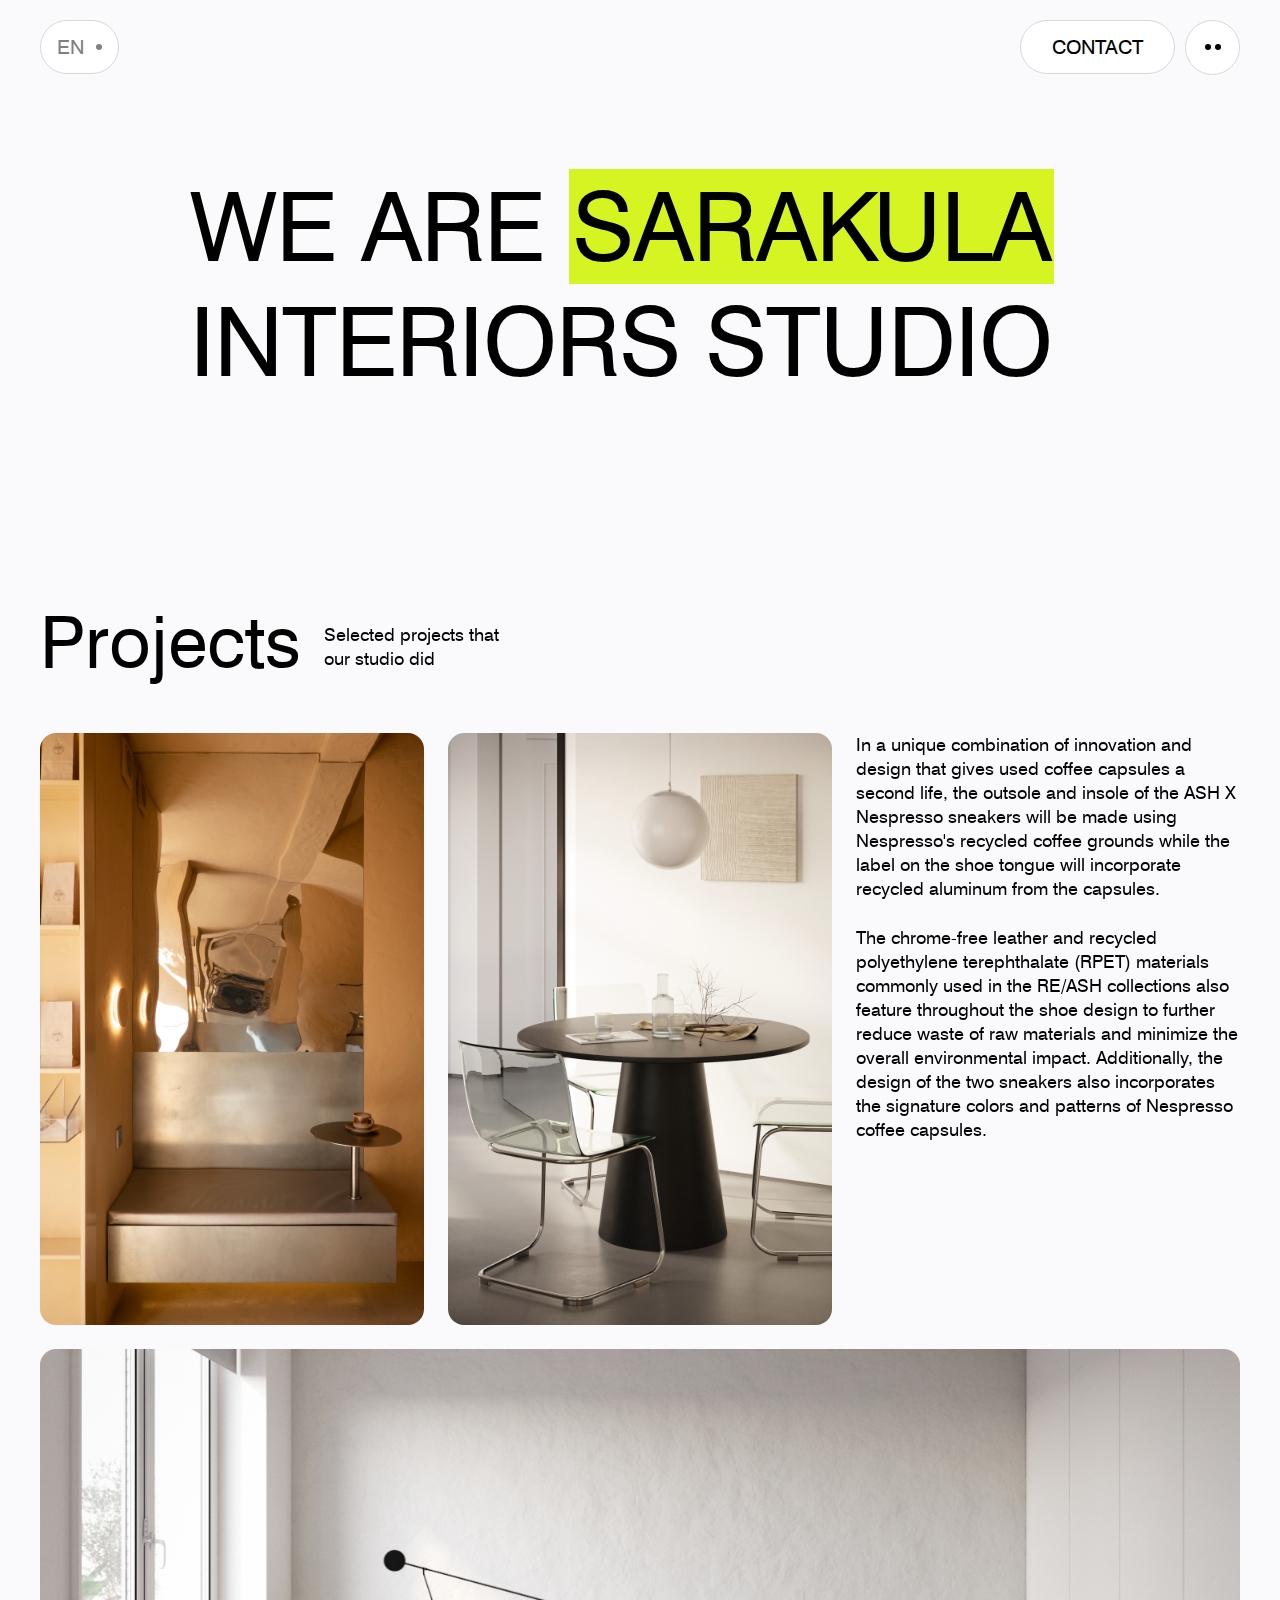
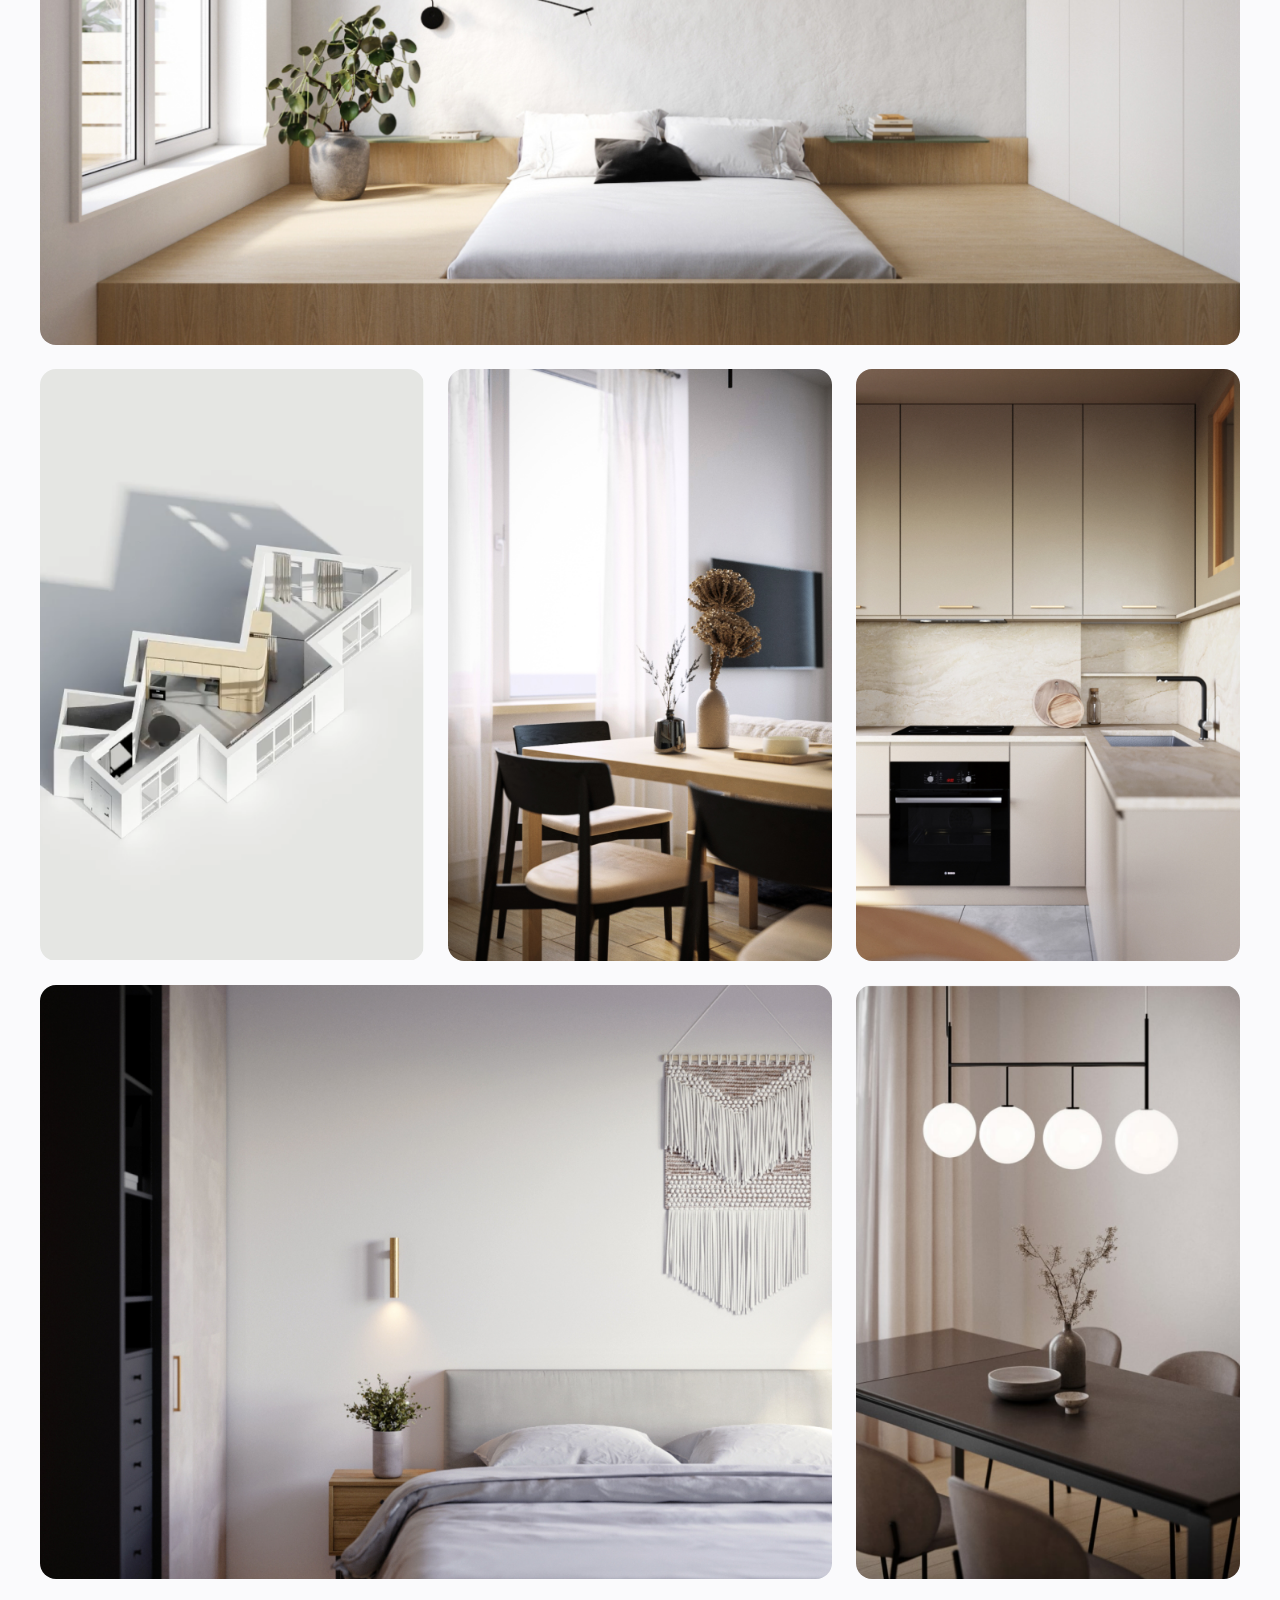
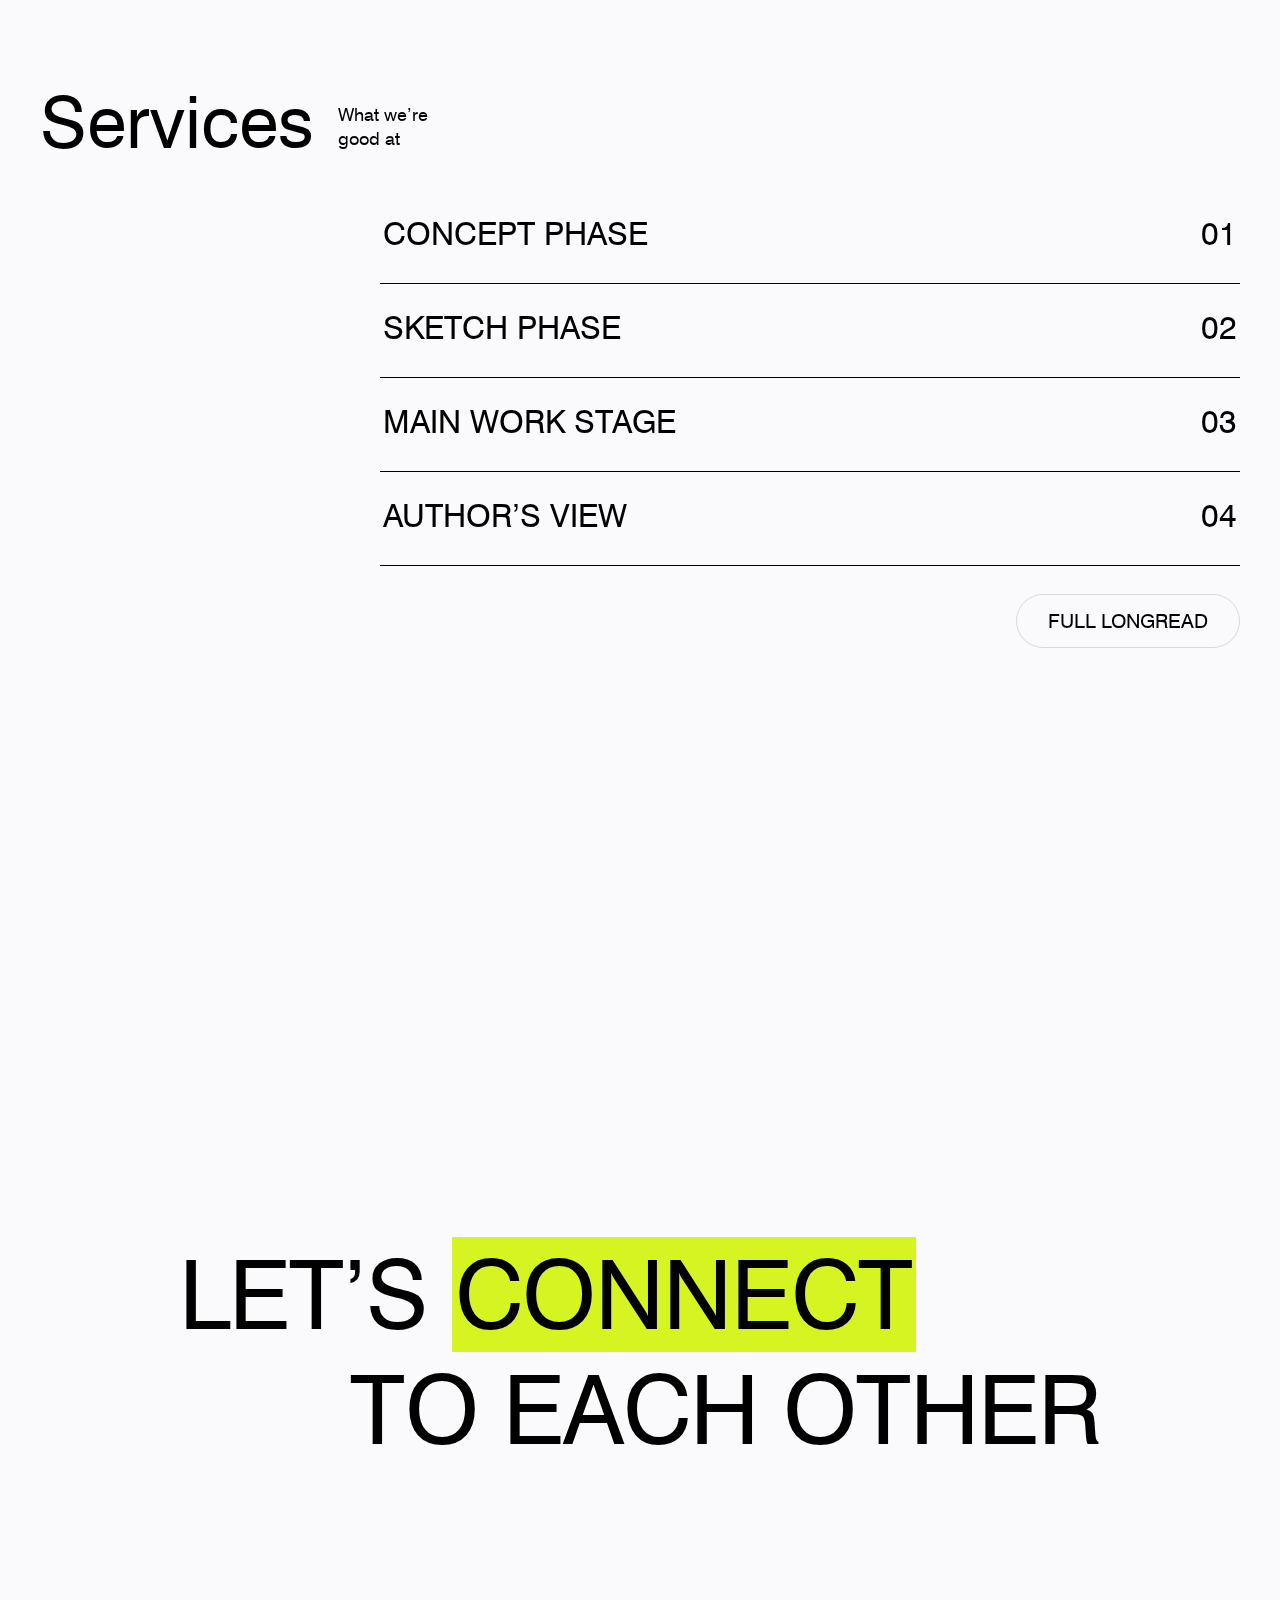
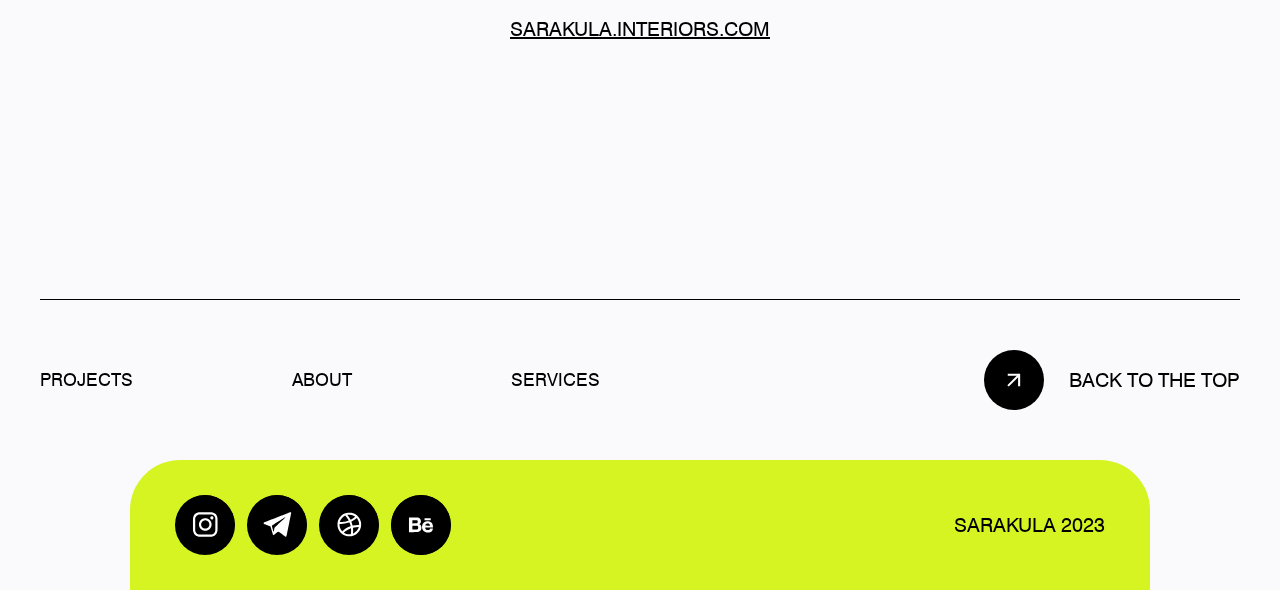
==== index.html @ bbb2e4c5 "add" ====
<!DOCTYPE html>
<html lang="en">

<head>

	<meta charset="utf-8">

	<title>SARAKULA INTERIORS STUDIO</title>
	<meta name="description" content="#">

	<meta http-equiv="X-UA-Compatible" content="IE=edge">
	<meta name="viewport" content="width=device-width, initial-scale=1, maximum-scale=1">

	<meta property="og:image" content="path/to/image.jpg">
	<link rel="shortcut icon" href="img/favicon/favicon.ico" type="image/x-icon">
	<link rel="apple-touch-icon" href="img/favicon/apple-touch-icon.png">
	<link rel="apple-touch-icon" sizes="72x72" href="img/favicon/apple-touch-icon-72x72.png">
	<link rel="apple-touch-icon" sizes="114x114" href="img/favicon/apple-touch-icon-114x114.png">

	<!-- Chrome, Firefox OS and Opera -->
	<meta name="theme-color" content="#FAFAFC">
	<!-- Windows Phone -->
	<meta name="msapplication-navbutton-color" content="#FAFAFC">
	<!-- iOS Safari -->
	<meta name="apple-mobile-web-app-status-bar-style" content="#FAFAFC">

	<link rel="stylesheet" href="css/main.min.css">

</head>

<body>

	<header class="header">
		<div class="container">
			<div class="row">
				<div class="header--wrapper">
					<div class="header--wrapper__language">
						<span class="button switch en">En</span>
						<span class="button switch ru">Ru</span>
					</div>
					<span class="header--wrapper__contact button en">Contact</span>
					<span class="header--wrapper__contact button ru">Связь</span>
					<button class="header--wrapper__menu" id="menu">
						<span></span>
						<span></span>
					</button>
					<nav class="menu">
						<div class="menu--wrapper">
							<ul class="list en">
								<li class="current-menu-item"><a href="index.html">main</a></li>
								<li><a href="projects.html">projects</a></li>
								<li><a href="about.html">About</a></li>
								<li><a href="contacts.html">Contact</a></li>
							</ul>
							<ul class="list ru">
								<li class="current-menu-item"><a href="index.html">Главная</a></li>
								<li><a href="projects.html">проекты</a></li>
								<li><a href="about.html">О нас</a></li>
								<li><a href="contacts.html">Контакты</a></li>
							</ul>
							<div class="menu--wrapper__contacts">
								<div class="menu--wrapper__contacts--left">
									<a href="mailto:sarakula.interiors@gmail.com">sarakula.interiors@gmail.com</a>
									<a href="tel:+701179226892">(+7) 0117 922 6892</a>
								</div>
								<div class="menu--wrapper__contacts--right">
									<ul class="social">
										<li><a href="#"><img src="img/social/inst.svg" alt="#"></a></li>
										<li><a href="#"><img src="img/social/tg.svg" alt="#"></a></li>
										<li><a href="#"><img src="img/social/dr.svg" alt="#"></a></li>
										<li><a href="#"><img src="img/social/be.svg" alt="#"></a></li>
									</ul>
								</div>
							</div>
						</div>
					</nav>
				</div>
			</div>
		</div>
	</header>

	<main class="main">
		<section class="main--title">
			<div class="container">
				<div class="row">
					<h1 class="h1 en">WE ARE <span class="accent">SARAKULA</span> INTERIORS STUDIO</h1>
					<h1 class="h1 ru">МЫ ИНТЕРЬЕР СТУДИЯ <span class="accent">САРАКУЛА</span></h1>
				</div>
			</div>
		</section>
		<section class="main--projects">
			<div class="container">
				<div class="row">
					<div class="main--projects__title">
						<h2 class="h2 en">projects</h2>
						<h2 class="h2 ru">проекты</h2>
						<span class="en">Selected projects that our studio did</span>
						<span class="ru">Избранные проекты, которые сделала наша студия</span>
					</div>
					<div class="main--projects__grid">
						<a href="case-repair.html" class="main--projects__item column--1">
							<img src="img/projects/1.png" alt="#">
							<div class="main--projects__item--info en">
								<h3 class="h3 accent">academy 40</h3>
								<span>small coffee shop in crimea</span>
								<ul class="list">
									<li><span></span> Commercial</li>
									<li><span></span> three rooms</li>
									<li><span></span> generic style</li>
								</ul>
							</div>
							<div class="main--projects__item--info ru">
								<h3 class="h3 accent">академия 40</h3>
								<span>небольшая кофейня в крыму</span>
								<ul class="list">
									<li><span></span> Коммерческий</li>
									<li><span></span> три комнаты</li>
									<li><span></span> общий стиль</li>
								</ul>
							</div>
						</a>
						<a href="case-realized.html" class="main--projects__item column--2">
							<img src="img/projects/2.png" alt="#">
							<div class="main--projects__item--info en">
								<h3 class="h3 accent">academy 40</h3>
								<span>small coffee shop in crimea</span>
								<ul class="list">
									<li><span></span> Commercial</li>
									<li><span></span> three rooms</li>
									<li><span></span> generic style</li>
								</ul>
							</div>
							<div class="main--projects__item--info ru">
								<h3 class="h3 accent">академия 40</h3>
								<span>небольшая кофейня в крыму</span>
								<ul class="list">
									<li><span></span> Коммерческий</li>
									<li><span></span> три комнаты</li>
									<li><span></span> общий стиль</li>
								</ul>
							</div>
						</a>
						<div class="main--projects__text column--3">
							<div class="main--projects__text--wrapper en">
								<p>
									In a unique combination of innovation and design that gives used coffee capsules a second life, the outsole and insole
									of the ASH X Nespresso sneakers will be made using Nespresso's recycled coffee grounds while the label on the shoe
									tongue will incorporate recycled aluminum from the capsules.
								</p>
								<p>
									The chrome-free leather and recycled polyethylene terephthalate (RPET) materials commonly used in the RE/ASH collections also feature throughout the shoe design to
									further reduce waste of raw materials and minimize the overall environmental impact. Additionally, the design of the two
									sneakers also incorporates the signature colors and patterns of Nespresso coffee capsules.
								</p>
							</div>
							<div class="main--projects__text--wrapper ru">
								<p>
									В уникальном сочетании инноваций и дизайна, которое дает использованным кофейным капсулам вторую жизнь, подошва и
									стелька кроссовок ASH X Nespresso будут изготовлены с использованием переработанной кофейной гущи Nespresso, а этикетка
									на язычке обуви будет включать переработанный алюминий из капсул.
								</p>
								<p>
									Не содержащая хрома кожа и материалы из переработанного полиэтилентерефталата (RPET), обычно используемые в коллекциях
									RE/ASH, также используются во всей конструкции обуви, чтобы еще больше сократить отходы сырья и свести к минимуму общее
									воздействие на окружающую среду. Кроме того, дизайн двух кроссовок также включает фирменные цвета и узоры кофейных
									капсул Nespresso.
								</p>
							</div>
						</div>
						<a href="case-repair.html" class="main--projects__item column--4">
							<img src="img/projects/3.png" alt="#">
							<div class="main--projects__item--info en">
								<h3 class="h3 accent">academy 40</h3>
								<span>small coffee shop in crimea</span>
								<ul class="list">
									<li><span></span> Commercial</li>
									<li><span></span> three rooms</li>
									<li><span></span> generic style</li>
								</ul>
							</div>
							<div class="main--projects__item--info ru">
								<h3 class="h3 accent">академия 40</h3>
								<span>небольшая кофейня в крыму</span>
								<ul class="list">
									<li><span></span> Коммерческий</li>
									<li><span></span> три комнаты</li>
									<li><span></span> общий стиль</li>
								</ul>
							</div>
						</a>
						<a href="case-realized.html" class="main--projects__item column--5">
							<video loop muted autoplay playsinline poster="img/projects/4.png">
								<source src="img/projects/55.webm" type="video/webm" />
								<source src="img/projects/55.mp4" type="video/mp4" />
							</video>
							<div class="main--projects__item--info en">
								<h3 class="h3 accent">yalta 40</h3>
								<span>small coffee shop in crimea</span>
								<ul class="list">
									<li><span></span> Commercial</li>
									<li><span></span> three rooms</li>
									<li><span></span> generic style</li>
								</ul>
							</div>
							<div class="main--projects__item--info ru">
								<h3 class="h3 accent">академия 40</h3>
								<span>небольшая кофейня в крыму</span>
								<ul class="list">
									<li><span></span> Коммерческий</li>
									<li><span></span> три комнаты</li>
									<li><span></span> общий стиль</li>
								</ul>
							</div>
						</a>
						<a href="case-repair.html" class="main--projects__item column--6">
							<img src="img/projects/5.png" alt="#">
							<div class="main--projects__item--info en">
								<h3 class="h3 accent">academy 35</h3>
								<span>small coffee shop in crimea</span>
								<ul class="list">
									<li><span></span> Commercial</li>
									<li><span></span> three rooms</li>
									<li><span></span> generic style</li>
								</ul>
							</div>
							<div class="main--projects__item--info ru">
								<h3 class="h3 accent">академия 40</h3>
								<span>небольшая кофейня в крыму</span>
								<ul class="list">
									<li><span></span> Коммерческий</li>
									<li><span></span> три комнаты</li>
									<li><span></span> общий стиль</li>
								</ul>
							</div>
						</a>
						<a href="case-realized.html" class="main--projects__item column--7">
							<img src="img/projects/6.png" alt="#">
							<div class="main--projects__item--info en">
								<h3 class="h3 accent">academy 40</h3>
								<span>small coffee shop in crimea</span>
								<ul class="list">
									<li><span></span> Commercial</li>
									<li><span></span> three rooms</li>
									<li><span></span> generic style</li>
								</ul>
							</div>
							<div class="main--projects__item--info ru">
								<h3 class="h3 accent">академия 40</h3>
								<span>небольшая кофейня в крыму</span>
								<ul class="list">
									<li><span></span> Коммерческий</li>
									<li><span></span> три комнаты</li>
									<li><span></span> общий стиль</li>
								</ul>
							</div>
						</a>
						<a href="case-repair.html" class="main--projects__item column--8">
							<img src="img/projects/7.png" alt="#">
							<div class="main--projects__item--info en">
								<h3 class="h3 accent">academy 40</h3>
								<span>small coffee shop in crimea</span>
								<ul class="list">
									<li><span></span> Commercial</li>
									<li><span></span> three rooms</li>
									<li><span></span> generic style</li>
								</ul>
							</div>
							<div class="main--projects__item--info ru">
								<h3 class="h3 accent">академия 40</h3>
								<span>небольшая кофейня в крыму</span>
								<ul class="list">
									<li><span></span> Коммерческий</li>
									<li><span></span> три комнаты</li>
									<li><span></span> общий стиль</li>
								</ul>
							</div>
						</a>
						<a href="case-realized.html" class="main--projects__item column--9">
							<img src="img/projects/8.png" alt="#">
							<div class="main--projects__item--info en">
								<h3 class="h3 accent">academy 40</h3>
								<span>small coffee shop in crimea</span>
								<ul class="list">
									<li><span></span> Commercial</li>
									<li><span></span> three rooms</li>
									<li><span></span> generic style</li>
								</ul>
							</div>
							<div class="main--projects__item--info ru">
								<h3 class="h3 accent">академия 40</h3>
								<span>небольшая кофейня в крыму</span>
								<ul class="list">
									<li><span></span> Коммерческий</li>
									<li><span></span> три комнаты</li>
									<li><span></span> общий стиль</li>
								</ul>
							</div>
						</a>
					</div>
				</div>
			</div>
		</section>
		<section class="main--services">
			<div class="container">
				<div class="row">
					<div class="main--services__title">
						<h2 class="h2 en">services</h2>
						<h2 class="h2 ru">услуги</h2>
						<span class="en">What we’re good at</span>
						<span class="ru">В чем мы хороши</span>
					</div>
					<div class="main--services__wrapper">
						<div class="main--services__item">
							<h3 class="h3 en"><span>CONCEPT PHASE</span><span>01</span></h3>
							<h3 class="h3 ru"><span>ЭТАП КОНЦЕПЦИИ</span><span>01</span></h3>
							<div class="main--services__item--wrapper">
								<div class="main--services__item--text en">
									<p>
										In a unique combination of innovation and design that gives used coffee capsules a second life, the outsole and insole
										of the ASH X Nespresso sneakers will be made using Nespresso's recycled coffee grounds while the label on the shoe
										tongue will incorporate recycled aluminum from the capsules.
									</p>
									<p>
										The chrome-free leather and recycled polyethylene terephthalate (RPET) materials commonly used in the RE/ASH collections also feature throughout the shoe design to
										further reduce waste of raw materials and minimize the overall environmental impact. Additionally, the design of the two
										sneakers also incorporates the signature colors and patterns of Nespresso coffee capsules.
									</p>
								</div>
								<div class="main--services__item--text ru">
									<p>
										В уникальном сочетании инноваций и дизайна, которое дает использованным кофейным капсулам вторую жизнь, подошва и
										стелька кроссовок ASH X Nespresso будут изготовлены с использованием переработанной кофейной гущи Nespresso, а этикетка
										на язычке обуви будет включать переработанный алюминий из капсул.
									</p>
									<p>
										Не содержащая хрома кожа и материалы из переработанного полиэтилентерефталата (RPET), обычно используемые в коллекциях
										RE/ASH, также используются во всей конструкции обуви, чтобы еще больше сократить отходы сырья и свести к минимуму общее
										воздействие на окружающую среду. Кроме того, дизайн двух кроссовок также включает фирменные цвета и узоры кофейных
										капсул Nespresso.
									</p>
								</div>
							</div>
						</div>
						<div class="main--services__item">
							<h3 class="h3 en"><span>SKETCH PHASE</span><span>02</span></h3>
							<h3 class="h3 ru"><span>СТАДИЯ ЭСКИЗОВ</span><span>02</span></h3>
							<div class="main--services__item--wrapper">
								<div class="main--services__item--text en">
									<p>
										In a unique combination of innovation and design that gives used coffee capsules a second life, the outsole and insole
										of the ASH X Nespresso sneakers will be made using Nespresso's recycled coffee grounds while the label on the shoe
										tongue will incorporate recycled aluminum from the capsules.
									</p>
									<p>
										The chrome-free leather and recycled polyethylene terephthalate (RPET) materials commonly used in the RE/ASH collections also feature throughout the shoe design to
										further reduce waste of raw materials and minimize the overall environmental impact. Additionally, the design of the two
										sneakers also incorporates the signature colors and patterns of Nespresso coffee capsules.
									</p>
								</div>
								<div class="main--services__item--text ru">
									<p>
										В уникальном сочетании инноваций и дизайна, которое дает использованным кофейным капсулам вторую жизнь, подошва и
										стелька кроссовок ASH X Nespresso будут изготовлены с использованием переработанной кофейной гущи Nespresso, а этикетка
										на язычке обуви будет включать переработанный алюминий из капсул.
									</p>
									<p>
										Не содержащая хрома кожа и материалы из переработанного полиэтилентерефталата (RPET), обычно используемые в коллекциях
										RE/ASH, также используются во всей конструкции обуви, чтобы еще больше сократить отходы сырья и свести к минимуму общее
										воздействие на окружающую среду. Кроме того, дизайн двух кроссовок также включает фирменные цвета и узоры кофейных
										капсул Nespresso.
									</p>
								</div>
							</div>
						</div>
						<div class="main--services__item">
							<h3 class="h3 en"><span>MAIN WORK STAGE</span><span>03</span></h3>
							<h3 class="h3 ru"><span>ОСНОВНОЙ ЭТАП РАБОТЫ</span><span>03</span></h3>
							<div class="main--services__item--wrapper">
								<div class="main--services__item--text en">
									<p>
										In a unique combination of innovation and design that gives used coffee capsules a second life, the outsole and insole
										of the ASH X Nespresso sneakers will be made using Nespresso's recycled coffee grounds while the label on the shoe
										tongue will incorporate recycled aluminum from the capsules.
									</p>
									<p>
										The chrome-free leather and recycled polyethylene terephthalate (RPET) materials commonly used in the RE/ASH collections also feature throughout the shoe design to
										further reduce waste of raw materials and minimize the overall environmental impact. Additionally, the design of the two
										sneakers also incorporates the signature colors and patterns of Nespresso coffee capsules.
									</p>
								</div>
								<div class="main--services__item--text ru">
									<p>
										В уникальном сочетании инноваций и дизайна, которое дает использованным кофейным капсулам вторую жизнь, подошва и
										стелька кроссовок ASH X Nespresso будут изготовлены с использованием переработанной кофейной гущи Nespresso, а этикетка
										на язычке обуви будет включать переработанный алюминий из капсул.
									</p>
									<p>
										Не содержащая хрома кожа и материалы из переработанного полиэтилентерефталата (RPET), обычно используемые в коллекциях
										RE/ASH, также используются во всей конструкции обуви, чтобы еще больше сократить отходы сырья и свести к минимуму общее
										воздействие на окружающую среду. Кроме того, дизайн двух кроссовок также включает фирменные цвета и узоры кофейных
										капсул Nespresso.
									</p>
								</div>
							</div>
						</div>
						<div class="main--services__item">
							<h3 class="h3 en"><span>AUTHOR’S VIEW</span><span>04</span></h3>
							<h3 class="h3 ru"><span>ВЗГЛЯД АВТОРА</span><span>04</span></h3>
							<div class="main--services__item--wrapper">
								<div class="main--services__item--text en">
									<p>
										In a unique combination of innovation and design that gives used coffee capsules a second life, the outsole and insole
										of the ASH X Nespresso sneakers will be made using Nespresso's recycled coffee grounds while the label on the shoe
										tongue will incorporate recycled aluminum from the capsules.
									</p>
									<p>
										The chrome-free leather and recycled polyethylene terephthalate (RPET) materials commonly used in the RE/ASH collections also feature throughout the shoe design to
										further reduce waste of raw materials and minimize the overall environmental impact. Additionally, the design of the two
										sneakers also incorporates the signature colors and patterns of Nespresso coffee capsules.
									</p>
								</div>
								<div class="main--services__item--text ru">
									<p>
										В уникальном сочетании инноваций и дизайна, которое дает использованным кофейным капсулам вторую жизнь, подошва и
										стелька кроссовок ASH X Nespresso будут изготовлены с использованием переработанной кофейной гущи Nespresso, а этикетка
										на язычке обуви будет включать переработанный алюминий из капсул.
									</p>
									<p>
										Не содержащая хрома кожа и материалы из переработанного полиэтилентерефталата (RPET), обычно используемые в коллекциях
										RE/ASH, также используются во всей конструкции обуви, чтобы еще больше сократить отходы сырья и свести к минимуму общее
										воздействие на окружающую среду. Кроме того, дизайн двух кроссовок также включает фирменные цвета и узоры кофейных
										капсул Nespresso.
									</p>
								</div>
							</div>
						</div>
						<a href="services.html" class="main--services__button button en">full longread</a>
						<a href="services.html" class="main--services__button button ru">Подробнее</a>
					</div>
				</div>
			</div>
		</section>
		<section class="main--connect">
			<div class="container">
				<div class="row">
					<h2 class="h2 en">
						<span>LET’S <span class="accent">CONNECT</span></span>
						<span>to each other</span>
					</h2>
					<h2 class="h2 ru">
						<span><span class="accent">ПОДКЛЮЧИМСЯ</span></span>
						<span>друг к другу</span>
					</h2>
					<a href="mailto:sarakula.interiors.com" class="main--connect__mail">sarakula.interiors.com</a>
				</div>
			</div>
		</section>
	</main>
	
	<footer class="footer">
		<div class="container">
			<div class="row">
				<div class="footer--wrapper">
					<div class="footer--wrapper__top">
						<nav class="menu--footer">
							<ul class="list en">
								<li><a href="projects.html">projects</a></li>
								<li><a href="about.html">about</a></li>
								<li><a href="services.html">services</a></li>
							</ul>
							<ul class="list ru">
								<li><a href="projects.html">проекты</a></li>
								<li><a href="about.html">о нас</a></li>
								<li><a href="services.html">услуги</a></li>
							</ul>
						</nav>
						<div class="footer--wrapper__scroll">
							<div class="footer--wrapper__scroll--svg">
								<svg width="14" height="14" viewBox="0 0 14 14" fill="none" xmlns="http://www.w3.org/2000/svg">
									<path d="M1.06937 11.4027L0.338695 12.1334L1.80005 13.5947L2.53073 12.8641L1.06937 11.4027ZM12.8641 2.53073C13.2676 2.12718 13.2676 1.47291 12.8641 1.06937C12.4605 0.66583 11.8062 0.66583 11.4027 1.06937L12.8641 2.53073ZM2.53073 12.8641L12.8641 2.53073L11.4027 1.06937L1.06937 11.4027L2.53073 12.8641Z" fill="white"/>
									<path d="M1.80005 1.80005H12.1334V12.1334" stroke="white" stroke-width="2.06667" stroke-linecap="square" stroke-linejoin="round"/>
								</svg>
							</div>
							<span class="en">back to the top</span>
							<span class="ru">наверх</span>
						</div>
					</div>
					<div class="footer--wrapper__bottom">
						<ul class="social">
							<li><a href="#"><img src="img/social/inst.svg" alt="#"></a></li>
							<li><a href="#"><img src="img/social/tg.svg" alt="#"></a></li>
							<li><a href="#"><img src="img/social/dr.svg" alt="#"></a></li>
							<li><a href="#"><img src="img/social/be.svg" alt="#"></a></li>
						</ul>
						<span class="footer--wrapper__copyright">sarakula 2023</span>
					</div>
				</div>
			</div>
		</div>
	</footer>

	<div class="top">
		<svg width="16" height="16" viewBox="0 0 16 16" fill="none" version="1.1" xmlns="http://www.w3.org/2000/svg" xmlns:svg="http://www.w3.org/2000/svg">
			<path d="m 14.8801,9.1199009 -6.0886999,-6.08871 3.7e-4,12.1770101 -0.79177,0.7918 -0.79166,-0.7917 -2e-5,-12.1766501 -6.08832,6.08833 L 7.3567499e-8,8.0000009 6.8801101,1.1198909 7.2082301,0.79176987 8.0000001,7.35675e-8 9.1199901,1.1199909 l 6.8800089,6.88001 z"
				fill="white" />
		</svg>
	</div>

	<div class="modal en">
		<div class="modal--wrapper">
			<div class="modal--wrapper__title">
				<span class="h3">Leave a request</span>
				<p>You will be contacted shortly</p>
				<div class="close en">
					<span></span>
					<span></span>
				</div>
			</div>
			<form action="#">
				<input type="text" placeholder="Your Name">
				<input type="email" placeholder="Your Email">
				<textarea cols="30" rows="10" placeholder="Your wishes"></textarea>
				<button class="button">send</button>
			</form>
		</div>
	</div>

	<div class="modal ru">
		<div class="modal--wrapper">
			<div class="modal--wrapper__title">
				<span class="h3">Оставьте заявку</span>
				<p>С вами свяжутся в ближайшее время</p>
				<div class="close ru">
					<span></span>
					<span></span>
				</div>
			</div>
			<form action="#">
				<input type="text" placeholder="Ваше Имя">
				<input type="email" placeholder="Ваша Почта">
				<textarea cols="30" rows="10" placeholder="Ваши Пожелания"></textarea>
				<button class="button">отправить</button>
			</form>
		</div>
	</div>

	<script src="js/scripts.min.js"></script>

</body>
</html>
---- css/main.min.css ----
@font-face{font-family:swis;font-style:normal;font-weight:400;src:url(../fonts/Swiss721_BT.eot);src:url(../fonts/Swiss721_BT.eot?#iefix) format("embedded-opentype"),url(../fonts/Swiss721_BT.woff) format("woff"),url(../fonts/Swiss721_BT.ttf) format("truetype")}*{-webkit-box-sizing:border-box;box-sizing:border-box;margin:0;padding:0}:after,:before{-webkit-box-sizing:border-box;box-sizing:border-box}::-webkit-input-placeholder{color:#666;opacity:1}:-moz-placeholder,::-moz-placeholder{color:#666;opacity:1}:-ms-input-placeholder{color:#666;opacity:1}body input:focus:required:invalid,body textarea:focus:required:invalid{color:#666}body input:required:valid,body textarea:required:valid{color:#666}body{-webkit-box-orient:vertical;-webkit-box-direction:normal;background-color:#fafafc;display:-webkit-box;display:-ms-flexbox;display:flex;-ms-flex-direction:column;flex-direction:column;font-family:swis,sans-serif;font-size:18px;height:100%;line-height:24px;min-width:320px;overflow-x:hidden;position:relative}body.overflow{overflow:hidden}.img-responsive{display:block;height:auto;max-width:100%}img{max-width:100%}a{color:#000;text-decoration:none}ul{list-style-type:none}section{position:relative}.h1,.h2,.h3,.h4,.h5,.h6{font-weight:400}.h1:first-letter,.h2:first-letter,.h3:first-letter,.h4:first-letter,.h5:first-letter,.h6:first-letter{text-transform:uppercase}.h1{font-size:96px;letter-spacing:-.01em;line-height:115px}.h2{font-size:72px;line-height:86px;max-width:-webkit-fit-content;max-width:-moz-fit-content;max-width:fit-content}.h3{font-size:32px;line-height:38px}.accent{background-color:#d6f422;padding-left:3px;padding-right:3px}::-moz-selection{background-color:#d6f422;color:#fafafc}::selection{background-color:#d6f422;color:#fafafc}.container{margin:0 auto;max-width:1488px}.menu{background-color:#fafafc;border-left:1px solid #d8d8d8;height:100%;max-width:722px;min-height:100vh;position:fixed;right:-100%;top:0;-webkit-transition:right .9s ease;-o-transition:right .9s ease;transition:right .9s ease;width:100%;z-index:2}.menu .list{counter-reset:li;margin-bottom:14%;max-width:390px}.menu .list li{-webkit-box-align:start;-ms-flex-align:start;align-items:flex-start;display:-webkit-box;display:-ms-flexbox;display:flex;font-size:88px;gap:17px;line-height:105px;margin-bottom:10px}.menu .list li:before{content:"0" counter(li);counter-increment:li;font-size:20px;line-height:24px}.menu .list li:last-child{margin-bottom:0}.menu .list li a{display:block;-webkit-transition:background-color .3s ease;-o-transition:background-color .3s ease;transition:background-color .3s ease;width:100%}.menu .list li a:first-letter{text-transform:uppercase}.menu .list li:focus a,.menu .list li:hover a{background-color:#d6f422}.menu .list li.current-menu-item a{background-color:#d6f422}.menu--wrapper{-webkit-box-orient:vertical;-webkit-box-direction:normal;-ms-flex-direction:column;flex-direction:column;height:100%;overflow-y:auto;padding:170px 35px 35px}.menu--wrapper,.menu--wrapper__contacts{-webkit-box-pack:justify;-ms-flex-pack:justify;display:-webkit-box;display:-ms-flexbox;display:flex;justify-content:space-between}.menu--wrapper__contacts{gap:20px}.menu--wrapper__contacts--left{-webkit-box-orient:vertical;-webkit-box-direction:normal;display:-webkit-box;display:-ms-flexbox;display:flex;-ms-flex-direction:column;flex-direction:column;gap:15px}.menu--wrapper__contacts--left a{display:inline-block;-webkit-transition:background-color .3s ease;-o-transition:background-color .3s ease;transition:background-color .3s ease;width:-webkit-fit-content;width:-moz-fit-content;width:fit-content}.menu--wrapper__contacts--left a:hover{background-color:#d6f422}.menu--wrapper__contacts--right .social{display:-webkit-box;display:-ms-flexbox;display:flex;-ms-flex-wrap:wrap;flex-wrap:wrap;gap:10px}.menu.active{right:0}.menu--footer .list{-webkit-box-pack:justify;-ms-flex-pack:justify;display:-webkit-box;display:-ms-flexbox;display:flex;justify-content:space-between;width:560px}.menu--footer .list li{text-transform:uppercase}.menu--footer .list li:hover a{text-decoration:underline}.button{background-color:#fff;border:1px solid #d8d8d8;border-radius:53px;font-size:20px;line-height:24px;line-height:1;padding:16px 31px;text-transform:uppercase;-webkit-transition:border .3s ease,background-color .3s ease,color .3s ease;-o-transition:border .3s ease,background-color .3s ease,color .3s ease;transition:border .3s ease,background-color .3s ease,color .3s ease}.button:focus,.button:hover{background-color:#000;border:1px solid #000;color:#fff}.social{display:-webkit-box;display:-ms-flexbox;display:flex;-ms-flex-wrap:wrap;flex-wrap:wrap;gap:12px}.social a{background-color:#000;border-radius:50%;display:block;height:60px;overflow:hidden;-webkit-transition:opacity .3s ease;-o-transition:opacity .3s ease;transition:opacity .3s ease;width:60px}.social a img{-webkit-transition:-webkit-transform .3s ease;transition:-webkit-transform .3s ease;-o-transition:transform .3s ease;transition:transform .3s ease;transition:transform .3s ease,-webkit-transform .3s ease}.social a:hover{opacity:.7}.social a:hover img{-webkit-transform:scale(1.1);-ms-transform:scale(1.1);transform:scale(1.1)}.top{-webkit-box-align:center;-ms-flex-align:center;-webkit-box-pack:center;-ms-flex-pack:center;align-items:center;background-color:#000;border-radius:50%;bottom:40px;color:#fff;cursor:pointer;display:-webkit-box;display:-ms-flexbox;display:flex;height:60px;justify-content:center;position:fixed;right:-100%;scroll-behavior:smooth;-webkit-transition:right 1s ease,background .3s ease;-o-transition:right 1s ease,background .3s ease;transition:right 1s ease,background .3s ease;width:60px;z-index:99}.top svg{-webkit-transition:-webkit-transform .3s ease;transition:-webkit-transform .3s ease;-o-transition:transform .3s ease;transition:transform .3s ease;transition:transform .3s ease,-webkit-transform .3s ease}.top:hover{background:#4a4a4a}.top:hover svg{-webkit-transform:scale(1.2);-ms-transform:scale(1.2);transform:scale(1.2)}form input,form textarea{border:1px solid #d8d8d8;border-radius:25px;font-family:swis,sans-serif;font-size:16px;outline:none;padding:16px 30px;text-transform:uppercase;width:100%}form textarea{resize:none}form button{cursor:pointer;margin-left:auto;max-width:200px;width:100%}.modal{-webkit-box-align:center;-ms-flex-align:center;-webkit-box-pack:center;-ms-flex-pack:center;align-items:center;-webkit-backdrop-filter:blur(10px);backdrop-filter:blur(10px);display:-webkit-box;display:-ms-flexbox;display:flex;height:100vh;justify-content:center;left:0;opacity:0;position:fixed!important;top:0;-webkit-transition:all .3s ease;-o-transition:all .3s ease;transition:all .3s ease;visibility:initial!important;width:100vw;z-index:-1}.modal:after{background-color:hsla(0,0%,50%,.569);content:"";display:block;height:100vh;left:0;position:absolute;top:0;width:100vw;z-index:0}.modal--wrapper{background-color:#fafafc;border-radius:25px;bottom:0;gap:30px;margin:auto;max-width:50%;padding:30px;position:relative;top:0;width:100%;z-index:1}.modal--wrapper,.modal--wrapper__title{-webkit-box-orient:vertical;-webkit-box-direction:normal;display:-webkit-box;display:-ms-flexbox;display:flex;-ms-flex-direction:column;flex-direction:column}.modal--wrapper__title{gap:10px}.modal--wrapper__title .close{right:30px;top:25px}.modal--wrapper form{-webkit-box-orient:vertical;-webkit-box-direction:normal;display:-webkit-box;display:-ms-flexbox;display:flex;-ms-flex-direction:column;flex-direction:column;gap:15px}.modal.active{opacity:1;z-index:99999}.close{-webkit-box-align:center;-ms-flex-align:center;-webkit-box-pack:center;-ms-flex-pack:center;align-items:center;background-color:#fff;border:1px solid #d8d8d8;border-radius:50%;cursor:pointer;display:-webkit-box;display:-ms-flexbox;display:flex;gap:5px;height:55px;justify-content:center;position:absolute;right:0;top:0;-webkit-transition:background-color .3s ease,border .3s ease;-o-transition:background-color .3s ease,border .3s ease;transition:background-color .3s ease,border .3s ease;width:55px;z-index:1}.close.en,.close.ru{position:absolute!important}.close span{background-color:#fff;background-color:#000;border-radius:8px;display:block;height:3px;position:absolute;-webkit-transition:all .3s ease;-o-transition:all .3s ease;transition:all .3s ease;width:24px}.close span:first-child{left:28%;-webkit-transform:rotate(45deg);-ms-transform:rotate(45deg);transform:rotate(45deg)}.close span:last-child{right:28%;-webkit-transform:rotate(-45deg);-ms-transform:rotate(-45deg);transform:rotate(-45deg)}.close:hover{background-color:#000;border:1px solid #000}.close:hover span{background-color:#fff}.hidden{display:none}.header{background-color:#fafafc;margin-bottom:75px;min-height:94px}.header--wrapper{-webkit-box-align:center;-ms-flex-align:center;align-items:center;background-color:#fafafc;display:-webkit-box;display:-ms-flexbox;display:flex;gap:20px;margin:0 auto;max-width:1488px;min-height:54px;padding-bottom:20px;padding-top:20px;position:fixed;width:100%;z-index:999}.header--wrapper__language{cursor:pointer;position:relative;-webkit-user-select:none;-moz-user-select:none;-ms-user-select:none;user-select:none}.header--wrapper__language .button{-webkit-box-align:center;-ms-flex-align:center;align-items:center;background-color:#fff;border:1px solid #d8d8d8;border-radius:53px;color:grey;display:-webkit-box;display:-ms-flexbox;display:flex;font-size:20px;gap:12px;line-height:24px;line-height:1;padding:16px;text-transform:uppercase;-webkit-transition:background-color .3s ease,color .3s ease,border .3s ease;-o-transition:background-color .3s ease,color .3s ease,border .3s ease;transition:background-color .3s ease,color .3s ease,border .3s ease}.header--wrapper__language .button:after{background-color:grey;border-radius:50%;content:"";display:block;height:6px;-webkit-transition:background-color .3s ease;-o-transition:background-color .3s ease;transition:background-color .3s ease;width:6px}.header--wrapper__language:focus .button,.header--wrapper__language:hover .button{background-color:#000;border:1px solid #000;color:#fff}.header--wrapper__language:focus .button:after,.header--wrapper__language:hover .button:after{background-color:#fff}.header--wrapper__contact{cursor:pointer;margin-left:auto;margin-right:65px;-webkit-user-select:none;-moz-user-select:none;-ms-user-select:none;user-select:none}.header--wrapper__menu{-webkit-box-align:center;-ms-flex-align:center;-webkit-box-pack:center;-ms-flex-pack:center;align-items:center;background-color:#fff;border:1px solid #d8d8d8;border-radius:50%;cursor:pointer;display:-webkit-box;display:-ms-flexbox;display:flex;gap:5px;height:55px;justify-content:center;position:absolute;right:0;-webkit-transition:background-color .3s ease,border .3s ease;-o-transition:background-color .3s ease,border .3s ease;transition:background-color .3s ease,border .3s ease;width:55px;z-index:1}.header--wrapper__menu span{background-color:#000;border-radius:50%;display:block;height:6px;position:absolute;-webkit-transition:all .3s ease;-o-transition:all .3s ease;transition:all .3s ease;width:6px}.header--wrapper__menu span:first-child{left:calc(50% - 8px)}.header--wrapper__menu span:last-child{right:calc(50% - 8px)}.header--wrapper__menu:hover{background-color:#000;border:1px solid #000}.header--wrapper__menu:hover span{background-color:#fff}.header--wrapper__menu.active{-webkit-animation-duration:3s;animation-duration:3s;-webkit-animation-name:fadeIn;animation-name:fadeIn;background-color:#000;border:1px solid #000;position:fixed;right:35px;-webkit-transition:right 1.2s ease;-o-transition:right 1.2s ease;transition:right 1.2s ease;z-index:3}.header--wrapper__menu.active span{background-color:#fff;border-radius:8px;height:3px;width:24px}.header--wrapper__menu.active span:first-child{left:28%;-webkit-transform:rotate(45deg);-ms-transform:rotate(45deg);transform:rotate(45deg)}.header--wrapper__menu.active span:last-child{right:28%;-webkit-transform:rotate(-45deg);-ms-transform:rotate(-45deg);transform:rotate(-45deg)}.header--wrapper__back{background-color:#fafafc;border:1px solid #d8d8d8;border-radius:50%;cursor:pointer;height:56px;outline:none;-webkit-transform:rotate(-90deg);-ms-transform:rotate(-90deg);transform:rotate(-90deg);-webkit-transition:border .3s ease,background-color .3s ease;-o-transition:border .3s ease,background-color .3s ease;transition:border .3s ease,background-color .3s ease;width:56px}.header--wrapper__back path{-webkit-transition:fill .3s ease;-o-transition:fill .3s ease;transition:fill .3s ease}.header--wrapper__back:hover{background-color:#000;border:1px solid #000}.header--wrapper__back:hover path{fill:#fff}@-webkit-keyframes fadeIn{0%{opacity:0}to{opacity:1}}@keyframes fadeIn{0%{opacity:0}to{opacity:1}}.main{-webkit-box-flex:1;-ms-flex:1 1 auto;flex:1 1 auto;margin-bottom:150px}.main--title{margin-bottom:200px}.main--title .h1{margin:0 auto;max-width:900px;text-transform:uppercase}.main--projects{margin-bottom:220px}.main--projects__title{-webkit-box-align:center;-ms-flex-align:center;align-items:center;display:-webkit-box;display:-ms-flexbox;display:flex;gap:24px;margin-bottom:48px}.main--projects__title .h2.en{max-width:260px}.main--projects__title .h2.ru{max-width:285px}.main--projects__title span{display:inline-block;margin-top:10px;max-width:205px}.main--projects__title span.ru{max-width:250px}.main--projects__grid{-ms-grid-columns:1fr 24px 1fr 24px 1fr;-ms-grid-rows:auto;display:-ms-grid;display:grid;gap:24px;grid-template-columns:repeat(3,1fr);grid-template-rows:auto}.main--projects__grid>:first-child{-ms-grid-column:1;-ms-grid-row:1}.main--projects__grid>:nth-child(2){-ms-grid-column:3;-ms-grid-row:1}.main--projects__grid>:nth-child(3){-ms-grid-column:5;-ms-grid-row:1}.main--projects__item{border-radius:16px;display:-webkit-box;display:-ms-flexbox;display:flex;overflow:hidden;position:relative;-webkit-transition:background .3s ease;-o-transition:background .3s ease;transition:background .3s ease}.main--projects__item img,.main--projects__item video{height:100%;-o-object-fit:cover;object-fit:cover;-o-object-position:center;object-position:center;-webkit-transition:-webkit-transform .5s ease;transition:-webkit-transform .5s ease;-o-transition:transform .5s ease;transition:transform .5s ease;transition:transform .5s ease,-webkit-transform .5s ease;width:100%}.main--projects__item--info{-webkit-box-orient:vertical;-webkit-box-direction:normal;bottom:15px;color:#fff;display:-webkit-box;display:-ms-flexbox;display:flex;-ms-flex-direction:column;flex-direction:column;left:0;opacity:0;padding-left:16px;padding-right:16px;position:absolute;top:auto;-webkit-transition:opacity .5s ease;-o-transition:opacity .5s ease;transition:opacity .5s ease;width:100%}.main--projects__item--info.en,.main--projects__item--info.ru{position:absolute!important}.main--projects__item--info .h3{color:#000;margin-bottom:17px;text-transform:uppercase;width:-webkit-fit-content;width:-moz-fit-content;width:fit-content}.main--projects__item--info span{display:inline-block;font-size:20px;line-height:24px;margin-bottom:20px;max-width:240px;text-transform:uppercase}.main--projects__item--info ul{display:-webkit-box;display:-ms-flexbox;display:flex;-ms-flex-wrap:wrap;flex-wrap:wrap;gap:5px}.main--projects__item--info ul li{-webkit-box-align:center;-ms-flex-align:center;align-items:center;display:-webkit-box;display:-ms-flexbox;display:flex;font-size:14px;gap:10px;text-transform:uppercase}.main--projects__item--info ul li span{-webkit-box-orient:vertical;-webkit-box-direction:normal;display:-webkit-box;display:-ms-flexbox;display:flex;-ms-flex-direction:column;flex-direction:column;gap:2px;margin:0}.main--projects__item--info ul li span:after,.main--projects__item--info ul li span:before{background-color:#fff;border-radius:50%;content:"";display:block;height:4px;min-width:4px}.main--projects__item.column--1{-ms-grid-row-span:1;-ms-grid-column-span:1;grid-area:1/1/2/2;-ms-grid-column:1;-ms-grid-row:1}.main--projects__item.column--2{-ms-grid-row-span:1;-ms-grid-column-span:1;grid-area:1/2/2/3;-ms-grid-column:2;-ms-grid-row:1}.main--projects__item.column--3{-ms-grid-row-span:1;-ms-grid-column-span:1;grid-area:1/3/2/4;-ms-grid-column:3;-ms-grid-row:1}.main--projects__item.column--4{-ms-grid-row-span:1;-ms-grid-column-span:3;grid-area:2/1/3/4;-ms-grid-column:1;-ms-grid-row:2}.main--projects__item.column--5{-ms-grid-row-span:1;-ms-grid-column-span:1;grid-area:3/1/4/2;-ms-grid-column:1;-ms-grid-row:3}.main--projects__item.column--6{-ms-grid-row-span:1;-ms-grid-column-span:1;grid-area:3/2/4/3;-ms-grid-column:2;-ms-grid-row:3}.main--projects__item.column--7{-ms-grid-row-span:1;-ms-grid-column-span:1;grid-area:3/3/4/4;-ms-grid-column:3;-ms-grid-row:3}.main--projects__item.column--8{-ms-grid-row-span:1;-ms-grid-column-span:2;grid-area:4/1/5/3;-ms-grid-column:1;-ms-grid-row:4}.main--projects__item.column--9{-ms-grid-row-span:1;-ms-grid-column-span:1;grid-area:4/3/5/4;-ms-grid-column:3;-ms-grid-row:4}.main--projects__item:after{background:-webkit-gradient(linear,left bottom,left top,from(rgba(0,0,0,.5)),to(rgba(0,0,0,0)));background:-o-linear-gradient(bottom,rgba(0,0,0,.5) 0,rgba(0,0,0,0) 100%);background:linear-gradient(0deg,rgba(0,0,0,.5),rgba(0,0,0,0));bottom:-100%;content:"";height:100%;left:0;position:absolute;-webkit-transition:bottom .5s ease;-o-transition:bottom .5s ease;transition:bottom .5s ease;width:100%}.main--projects__item:focus img,.main--projects__item:focus video,.main--projects__item:hover img,.main--projects__item:hover video{-webkit-transform:scale(1.08);-ms-transform:scale(1.08);transform:scale(1.08)}.main--projects__item:focus:after,.main--projects__item:hover:after{bottom:0}.main--projects__item:focus .main--projects__item--info,.main--projects__item:hover .main--projects__item--info{opacity:1;z-index:1}.main--projects__text--wrapper{-webkit-box-orient:vertical;-webkit-box-direction:normal;display:-webkit-box;display:-ms-flexbox;display:flex;-ms-flex-direction:column;flex-direction:column;gap:25px}.main--services{min-height:100vh}.main--services__title{-webkit-box-align:center;-ms-flex-align:center;align-items:center;display:-webkit-box;display:-ms-flexbox;display:flex;gap:24px;margin-bottom:200px}.main--services__title .h2.en{max-width:275px}.main--services__title .h2.ru{max-width:226px}.main--services__title span{display:inline-block;margin-top:10px;max-width:135px}.main--services__wrapper{margin-left:auto;max-width:860px}.main--services__item{margin-bottom:25px}.main--services__item .h3{-webkit-box-align:center;-ms-flex-align:center;-webkit-box-pack:justify;-ms-flex-pack:justify;align-items:center;border-bottom:1px solid #000;cursor:pointer;display:-webkit-box;display:-ms-flexbox;display:flex;justify-content:space-between;padding:0 0 30px;-webkit-transition:padding-left .3s ease;-o-transition:padding-left .3s ease;transition:padding-left .3s ease;-webkit-user-select:none;-moz-user-select:none;-ms-user-select:none;user-select:none}.main--services__item .h3 span{padding-left:3px;padding-right:3px;-webkit-transition:background-color .3s ease;-o-transition:background-color .3s ease;transition:background-color .3s ease}.main--services__item--wrapper{max-height:0;overflow:hidden;padding-left:30px;-webkit-transition:max-height .7s ease,padding-top .7s ease;-o-transition:max-height .7s ease,padding-top .7s ease;transition:max-height .7s ease,padding-top .7s ease}.main--services__item--text{-webkit-box-orient:vertical;-webkit-box-direction:normal;display:-webkit-box;display:-ms-flexbox;display:flex;-ms-flex-direction:column;flex-direction:column;gap:30px}.main--services__item:hover .h3{padding-left:30px}.main--services__item.active .h3{padding-left:30px}.main--services__item.active .h3 span:first-child{background-color:#d6f422}.main--services__item.active .main--services__item--wrapper{max-height:900px;padding-top:20px;-webkit-transition:max-height .7s ease,padding-top .7s ease;-o-transition:max-height .7s ease,padding-top .7s ease;transition:max-height .7s ease,padding-top .7s ease}.main--services__button{background-color:#fafafc;display:block;margin-left:auto;margin-top:28px;max-width:-webkit-fit-content;max-width:-moz-fit-content;max-width:fit-content}.main--connect{-webkit-box-align:center;-ms-flex-align:center;-webkit-box-pack:center;-ms-flex-pack:center;align-items:center;justify-content:center;min-height:80vh}.main--connect,.main--connect .h2{display:-webkit-box;display:-ms-flexbox;display:flex}.main--connect .h2{-webkit-box-orient:vertical;-webkit-box-direction:normal;-ms-flex-direction:column;flex-direction:column;font-size:96px;letter-spacing:-.01em;line-height:115px;margin:0 auto;max-width:922px;text-transform:uppercase;width:922px}.main--connect .h2 span:first-child{-ms-flex-item-align:start;align-self:flex-start}.main--connect .h2 span:last-child{-ms-flex-item-align:end;align-self:flex-end}.main--connect__mail{display:block;font-size:20px;line-height:24px;margin-top:150px;text-align:center;text-decoration:underline;text-transform:uppercase;-webkit-transition:opacity .3s ease;-o-transition:opacity .3s ease;transition:opacity .3s ease}.main--connect__mail:hover{opacity:.7}.main--about__wrapper{-webkit-box-pack:center;-ms-flex-pack:center;-webkit-box-align:start;-ms-flex-align:start;align-items:flex-start;display:-webkit-box;display:-ms-flexbox;display:flex;-ms-flex-wrap:wrap;flex-wrap:wrap;gap:150px;justify-content:center}.main--about__wrapper--left{-webkit-box-flex:1;-ms-flex:1 1 480px;flex:1 1 480px;max-width:480px}.main--about__wrapper--left .h1{line-height:.9;margin-bottom:60px}.main--about__wrapper--text{-webkit-box-orient:vertical;-webkit-box-direction:normal;display:-webkit-box;display:-ms-flexbox;display:flex;-ms-flex-direction:column;flex-direction:column;gap:30px}.main--about__wrapper--right{-webkit-box-flex:1;border-radius:16px;-ms-flex:1 1 370px;flex:1 1 370px;max-width:370px;overflow:hidden}.main--about__wrapper--right img{-o-object-fit:cover;object-fit:cover;width:100%}.services .main--services{margin-bottom:0;min-height:-webkit-fit-content;min-height:-moz-fit-content;min-height:fit-content}.services .main--services__wrapper{max-width:100%;width:100%}.services .main--services__item .h3{-webkit-box-pack:start;-ms-flex-pack:start;-webkit-box-align:start;-ms-flex-align:start;align-items:flex-start;border-bottom:none;font-size:88px;gap:17px;justify-content:flex-start;line-height:105px;padding-bottom:0}.services .main--services__item .h3 span{display:inline-block;text-transform:lowercase}.services .main--services__item .h3 span:first-letter{text-transform:uppercase}.services .main--services__item .h3 span:first-child{font-size:20px;line-height:1;padding-top:10px}.services .main--services__item--wrapper{display:-webkit-box;display:-ms-flexbox;display:flex;gap:90px;padding-left:44px;-webkit-transition:padding-top .7s ease,max-height .7s ease,padding-bottom .7s ease;-o-transition:padding-top .7s ease,max-height .7s ease,padding-bottom .7s ease;transition:padding-top .7s ease,max-height .7s ease,padding-bottom .7s ease}.services .main--services__item--text{-webkit-box-flex:1;-ms-flex:1 1 calc(55% - 90px);flex:1 1 calc(55% - 90px);max-width:58%;padding-left:0;padding-top:0}.services .main--services__item--image{-webkit-box-flex:1;-ms-flex:1 1 calc(25% - 90px);flex:1 1 calc(25% - 90px);max-width:-webkit-fit-content;max-width:-moz-fit-content;max-width:fit-content}.services .main--services__item:hover .h3{padding-left:0}.services .main--services__item:hover .h3 span:last-child{background-color:#d6f422}.services .main--services__item.active .h3{padding-left:0}.services .main--services__item.active .h3 span{background-color:transparent}.services .main--services__item.active .h3 span:last-child{background-color:#d6f422}.services .main--services__item.active .main--services__item--text{padding-left:0;padding-top:0}.services .main--services__item.active .main--services__item--wrapper{padding-bottom:119px;padding-left:44px;padding-top:100px;-webkit-transition:padding-top .7s ease,max-height .7s ease,padding-bottom .7s ease;-o-transition:padding-top .7s ease,max-height .7s ease,padding-bottom .7s ease;transition:padding-top .7s ease,max-height .7s ease,padding-bottom .7s ease}.projects .main--projects{margin-bottom:0}.case--repair .row{-webkit-box-orient:vertical;-webkit-box-direction:normal;display:-webkit-box;display:-ms-flexbox;display:flex;-ms-flex-direction:column;flex-direction:column;gap:50px}.case--repair .subtitle{display:inline-block;max-width:720px}.case--repair .subtitle.left{margin-left:auto}.case--repair .subtitle.right{margin-right:auto}.case--repair__title{margin-bottom:75px}.case--repair__title--wrapper{-webkit-box-pack:justify;-ms-flex-pack:justify;display:-webkit-box;display:-ms-flexbox;display:flex;gap:50px;justify-content:space-between}.case--repair__title--left{-webkit-box-orient:vertical;-webkit-box-direction:normal;display:-webkit-box;display:-ms-flexbox;display:flex;-ms-flex-direction:column;flex-direction:column;gap:10px}.case--repair__title--right{-webkit-box-align:end;-ms-flex-align:end;-webkit-box-pack:justify;-ms-flex-pack:justify;align-items:flex-end;display:-webkit-box;display:-ms-flexbox;display:flex;-ms-flex-wrap:wrap;flex-wrap:wrap;gap:20px;justify-content:space-between;max-width:719px}.case--repair__title--block{-webkit-box-orient:vertical;-webkit-box-direction:normal;-webkit-box-flex:1;display:-webkit-box;display:-ms-flexbox;display:flex;-ms-flex:1 1 calc(33% - 20px);flex:1 1 calc(33% - 20px);-ms-flex-direction:column;flex-direction:column;max-width:219px}.case--repair__title--block span{text-transform:uppercase}.case--repair__title--block .overhead{color:grey;font-size:14px}.case--repair__title--block .name{-webkit-box-orient:vertical;-webkit-box-direction:normal;display:-webkit-box;display:-ms-flexbox;display:flex;-ms-flex-direction:column;flex-direction:column;font-size:20px}.case--repair__mainImage img{-o-object-fit:cover;object-fit:cover;width:100%}.case--repair__about--images{display:-webkit-box;display:-ms-flexbox;display:flex;-ms-flex-wrap:wrap;flex-wrap:wrap;gap:10px}.case--repair__about--images img{-webkit-box-flex:1;display:inline-block;-ms-flex:1 1 calc(33% - 10px);flex:1 1 calc(33% - 10px);max-width:33%}.case--repair__concept--images{display:-webkit-box;display:-ms-flexbox;display:flex;-ms-flex-wrap:wrap;flex-wrap:wrap;gap:5px}.case--repair__concept--images img{-webkit-box-flex:1;display:inline-block;-ms-flex:1 1 calc(50% - 5px);flex:1 1 calc(50% - 5px);max-width:50%}.case--repair__process--images{display:-webkit-box;display:-ms-flexbox;display:flex;-ms-flex-wrap:wrap;flex-wrap:wrap;gap:24px}.case--repair__process--images img{-webkit-box-flex:1;display:inline-block;-ms-flex:1 1 calc(33% - 24px);flex:1 1 calc(33% - 24px);max-width:33%}.case--repair__about,.case--repair__concept,.case--repair__mainImage{margin-bottom:100px}.footer{-webkit-box-flex:0;-ms-flex:0 1 auto;flex:0 1 auto}.footer--wrapper{-webkit-box-orient:vertical;-webkit-box-direction:normal;border-top:1px solid #000;display:-webkit-box;display:-ms-flexbox;display:flex;-ms-flex-direction:column;flex-direction:column;gap:50px}.footer--wrapper__top{-webkit-box-pack:justify;-ms-flex-pack:justify;justify-content:space-between;padding-top:50px}.footer--wrapper__scroll,.footer--wrapper__top{-webkit-box-align:center;-ms-flex-align:center;align-items:center;display:-webkit-box;display:-ms-flexbox;display:flex}.footer--wrapper__scroll{cursor:pointer;gap:25px}.footer--wrapper__scroll--svg{-webkit-box-align:center;-ms-flex-align:center;-webkit-box-pack:center;-ms-flex-pack:center;align-items:center;background-color:#000;border-radius:50%;display:-webkit-box;display:-ms-flexbox;display:flex;height:60px;justify-content:center;width:60px}.footer--wrapper__scroll--svg svg{-webkit-transition:-webkit-transform .3s ease;transition:-webkit-transform .3s ease;-o-transition:transform .3s ease;transition:transform .3s ease;transition:transform .3s ease,-webkit-transform .3s ease}.footer--wrapper__scroll span{font-size:20px;line-height:24px;overflow:hidden;text-transform:uppercase}.footer--wrapper__scroll span:after{background-color:#000;content:"";display:block;height:1px;left:-100%;position:relative;-webkit-transition:left .3s ease;-o-transition:left .3s ease;transition:left .3s ease;width:100%}.footer--wrapper__scroll:hover .footer--wrapper__scroll--svg{background-color:#4a4a4a}.footer--wrapper__scroll:hover svg{-webkit-transform:scale(1.2);-ms-transform:scale(1.2);transform:scale(1.2)}.footer--wrapper__scroll:hover span:after{left:0}.footer--wrapper__bottom{-webkit-box-align:center;-ms-flex-align:center;-webkit-box-pack:justify;-ms-flex-pack:justify;align-items:center;background-color:#d6f422;border-radius:50px 50px 0 0;display:-webkit-box;display:-ms-flexbox;display:flex;justify-content:space-between;margin:0 auto;max-width:85%;padding:35px 45px;width:100%}.footer--wrapper__copyright{display:inline-block;font-size:20px;line-height:24px;text-transform:uppercase}@media only screen and (max-width:1490px){.container,.header--wrapper{max-width:1200px}.case--repair__about--images{-webkit-box-pack:justify;-ms-flex-pack:justify;justify-content:space-between}.case--repair__about--images img{max-width:32%}.case--repair__concept--images{-webkit-box-pack:justify;-ms-flex-pack:justify;justify-content:space-between}.case--repair__concept--images img{max-width:49%}.case--repair__process--images{-webkit-box-pack:justify;-ms-flex-pack:justify;gap:10px;justify-content:space-between}.case--repair__process--images img{max-width:32%}}@media only screen and (max-width:1366px){.menu .list{margin-bottom:8%}.menu .list li{font-size:50px;line-height:77px}.menu--wrapper{padding-top:100px}.main,.main--projects,.main--services{margin-bottom:100px}.main--services__title{margin-bottom:50px}.services .main--services__item .h3{font-size:60px;line-height:80px}.services .main--services__item.active .main--services__item--wrapper{padding-bottom:50px;padding-top:50px}}@media only screen and (max-width:1200px){.h1,.main--connect .h2{font-size:88px;line-height:105px}.h3{font-size:24px;line-height:30px}.container .row{padding-left:15px;padding-right:15px}.header .row{padding-left:0;padding-right:0}.header--wrapper{padding-left:15px;padding-right:15px}.header--wrapper__contact{margin-right:70px}.header--wrapper__menu{right:15px}.main--title .h1{max-width:840px}.main--projects__item--info span{font-size:16px;line-height:20px}.main--projects__item--info ul{gap:10px}.main--projects__item--info ul li{font-size:12px;gap:5px;line-height:1}.main--connect,.main--services{min-height:-webkit-fit-content;min-height:-moz-fit-content;min-height:fit-content}.main--about__wrapper{gap:100px}}@media only screen and (max-width:992px){body{font-size:16px;line-height:20px}.container{max-width:100%}.h1,.main--connect .h2{font-size:60px;line-height:80px}.h2,.services .main--services__item .h3{font-size:40px;line-height:50px}.button{font-size:16px}.menu--footer .list{width:400px}.main--projects__title{margin-bottom:20px}.main--projects__title .h2.en{max-width:145px}.main--projects__title .h2.ru{max-width:160px}.main--projects__grid{-ms-grid-columns:1fr 15px 1fr;gap:15px;grid-template-columns:repeat(2,1fr)}.main--projects__grid .column--1,.main--projects__grid .column--10,.main--projects__grid .column--11,.main--projects__grid .column--12,.main--projects__grid .column--2,.main--projects__grid .column--3,.main--projects__grid .column--4,.main--projects__grid .column--5,.main--projects__grid .column--6,.main--projects__grid .column--7,.main--projects__grid .column--8,.main--projects__grid .column--9{grid-area:initial}.main--projects__item{max-height:600px}.main--services__title .h2.en{max-width:152px}.main--services__title .h2.ru{max-width:125px}.main--services__title span{max-width:105px}.main--connect .h2{width:600px}.main--title .h1{max-width:570px}.main--about__wrapper{gap:50px}.main--about__wrapper--left,.main--about__wrapper--right{max-width:40%}.services .main--services__item--wrapper{gap:20px}.modal--wrapper{max-width:80%}}@media only screen and (max-width:768px){.menu--wrapper__contacts--left{gap:10px}.menu--footer .list{gap:30px;width:-webkit-fit-content;width:-moz-fit-content;width:fit-content}.social a{height:40px;width:40px}.main--connect .h2{width:-webkit-fit-content;width:-moz-fit-content;width:fit-content}.main--about__wrapper{gap:30px}.main--about__wrapper--left,.main--about__wrapper--right{-webkit-box-flex:1;-ms-flex:1 1 calc(50% - 30px);flex:1 1 calc(50% - 30px);max-width:50%}.services .main--services__item--wrapper{-webkit-box-orient:vertical;-webkit-box-direction:normal;-ms-flex-direction:column;flex-direction:column}.services .main--services__item--text{-webkit-box-flex:100%;-ms-flex:100%;flex:100%;max-width:100%}.services .main--services__item--image{max-width:100%}.case--repair__title--wrapper{-ms-flex-wrap:wrap;flex-wrap:wrap}.footer--wrapper{gap:25px}.footer--wrapper__top{padding-top:25px}.footer--wrapper__scroll{gap:10px}.footer--wrapper__scroll--svg{height:40px;width:40px}.footer--wrapper__scroll span{font-size:16px;line-height:20px}.footer--wrapper__bottom{border-radius:25px 25px 0 0;max-width:100%;padding:15px 25px}.top{bottom:20px}.close,.top{height:40px;width:40px}.close span{height:2px;width:16px}.modal--wrapper{border-radius:10px;padding:20px 15px}.modal--wrapper__title .close{right:15px;top:15px}}@media only screen and (max-width:550px){.h1{font-size:32px;line-height:42px}form input,form textarea{border-radius:10px;font-size:14px;padding:12px 18px}.h2,.main--connect .h2,.services .main--services__item .h3{font-size:28px;line-height:1.1}.h3{font-size:20px;line-height:1.1}.button{border-radius:25px;padding:10px 15px}.menu--wrapper{padding:80px 15px 15px}.header{margin-bottom:30px;min-height:82px}.header--wrapper__language .button{border-radius:25px;padding:10px}.header--wrapper__contact{margin-right:55px}.header--wrapper__menu{height:40px;width:40px}.header--wrapper__menu.active{right:15px}.header--wrapper__menu.active span{height:2px;width:16px}.header--wrapper__back{height:40px;width:40px}.header--wrapper__back svg{height:12px;width:12px}.main--title .h1{font-size:32px;line-height:42px;max-width:320px}.main--projects__title span{margin-top:0;max-width:100%}.main--projects__title span.ru{max-width:100%}.main--projects__title .h2.en{max-width:102px}.main--projects__title .h2.ru{max-width:113px}.main--projects__grid{-ms-grid-columns:1fr;grid-template-columns:1fr}.main--services__title .h2.en{max-width:107px}.main--services__title .h2.ru{max-width:90px}.main--services__item--wrapper{padding-left:15px}.main--connect__mail{margin-top:50px}.main--about__wrapper--left{-webkit-box-flex:100%;-ms-flex:100%;flex:100%;max-width:100%}.main--about__wrapper--left .h1{margin-bottom:20px}.main--about__wrapper--right{-webkit-box-flex:100%;-ms-flex:100%;flex:100%;max-width:100%}.services .main--services__item .h3{-webkit-box-align:start;-ms-flex-align:start;align-items:flex-start;gap:5px}.services .main--services__item .h3 span:first-child{font-size:16px;padding-top:0}.services .main--services__item--wrapper{padding-left:0}.services .main--services__item.active .main--services__item--wrapper{max-height:900px;padding-bottom:30px;padding-left:0;padding-top:30px}.case--repair .row,.case--repair__title--wrapper{gap:30px}.case--repair__title--block{-webkit-box-flex:1;-ms-flex:1 1 calc(50% - 20px);flex:1 1 calc(50% - 20px);max-width:160px}.case--repair__title--block .name{font-size:16px}.case--repair__about--images,.case--repair__concept--images,.case--repair__process--images{gap:10px}.case--repair__about--images img,.case--repair__concept--images img,.case--repair__process--images img{max-width:100%}.footer--wrapper__scroll{display:none}}@media only screen and (max-width:480px){.menu--wrapper__contacts{-ms-flex-wrap:wrap;flex-wrap:wrap}.main--services__item.active .h3,.main--services__item:hover .h3{padding-left:15px}.main--services__item.active .main--services__item--wrapper,.main--services__item:hover .main--services__item--wrapper{padding-left:15px}.main--services__item--text{gap:15px}.services .main--services__item--wrapper{padding-left:0}.services .main--services__item:hover .h3 span:last-child{background-color:none}.services .main--services__item:hover .main--services__item--wrapper{padding-left:0}.services .main--services__item.active .main--services__item--wrapper{padding-left:0}.footer--wrapper__bottom{-webkit-box-pack:center;-ms-flex-pack:center;-ms-flex-wrap:wrap;flex-wrap:wrap;gap:20px;justify-content:center}}@media only screen and (max-width:360px){.modal--wrapper__title{max-width:80%}}
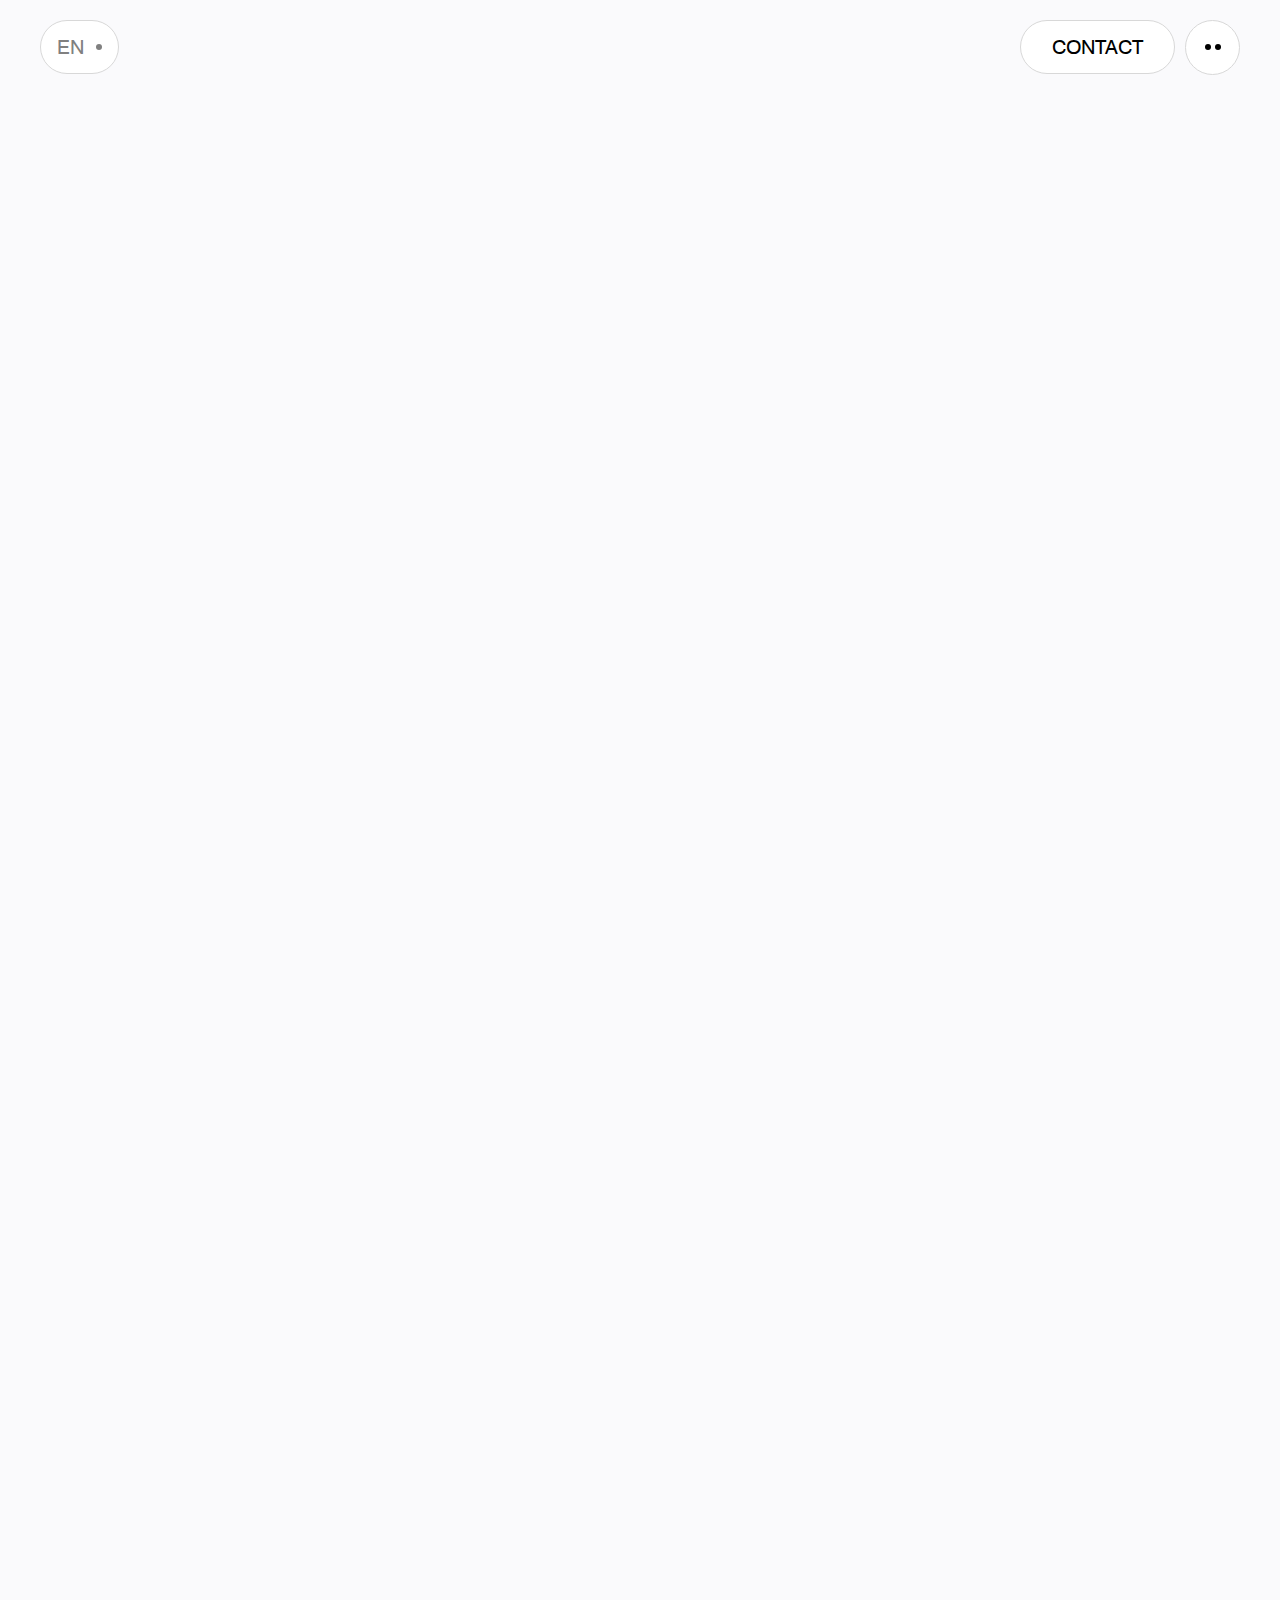
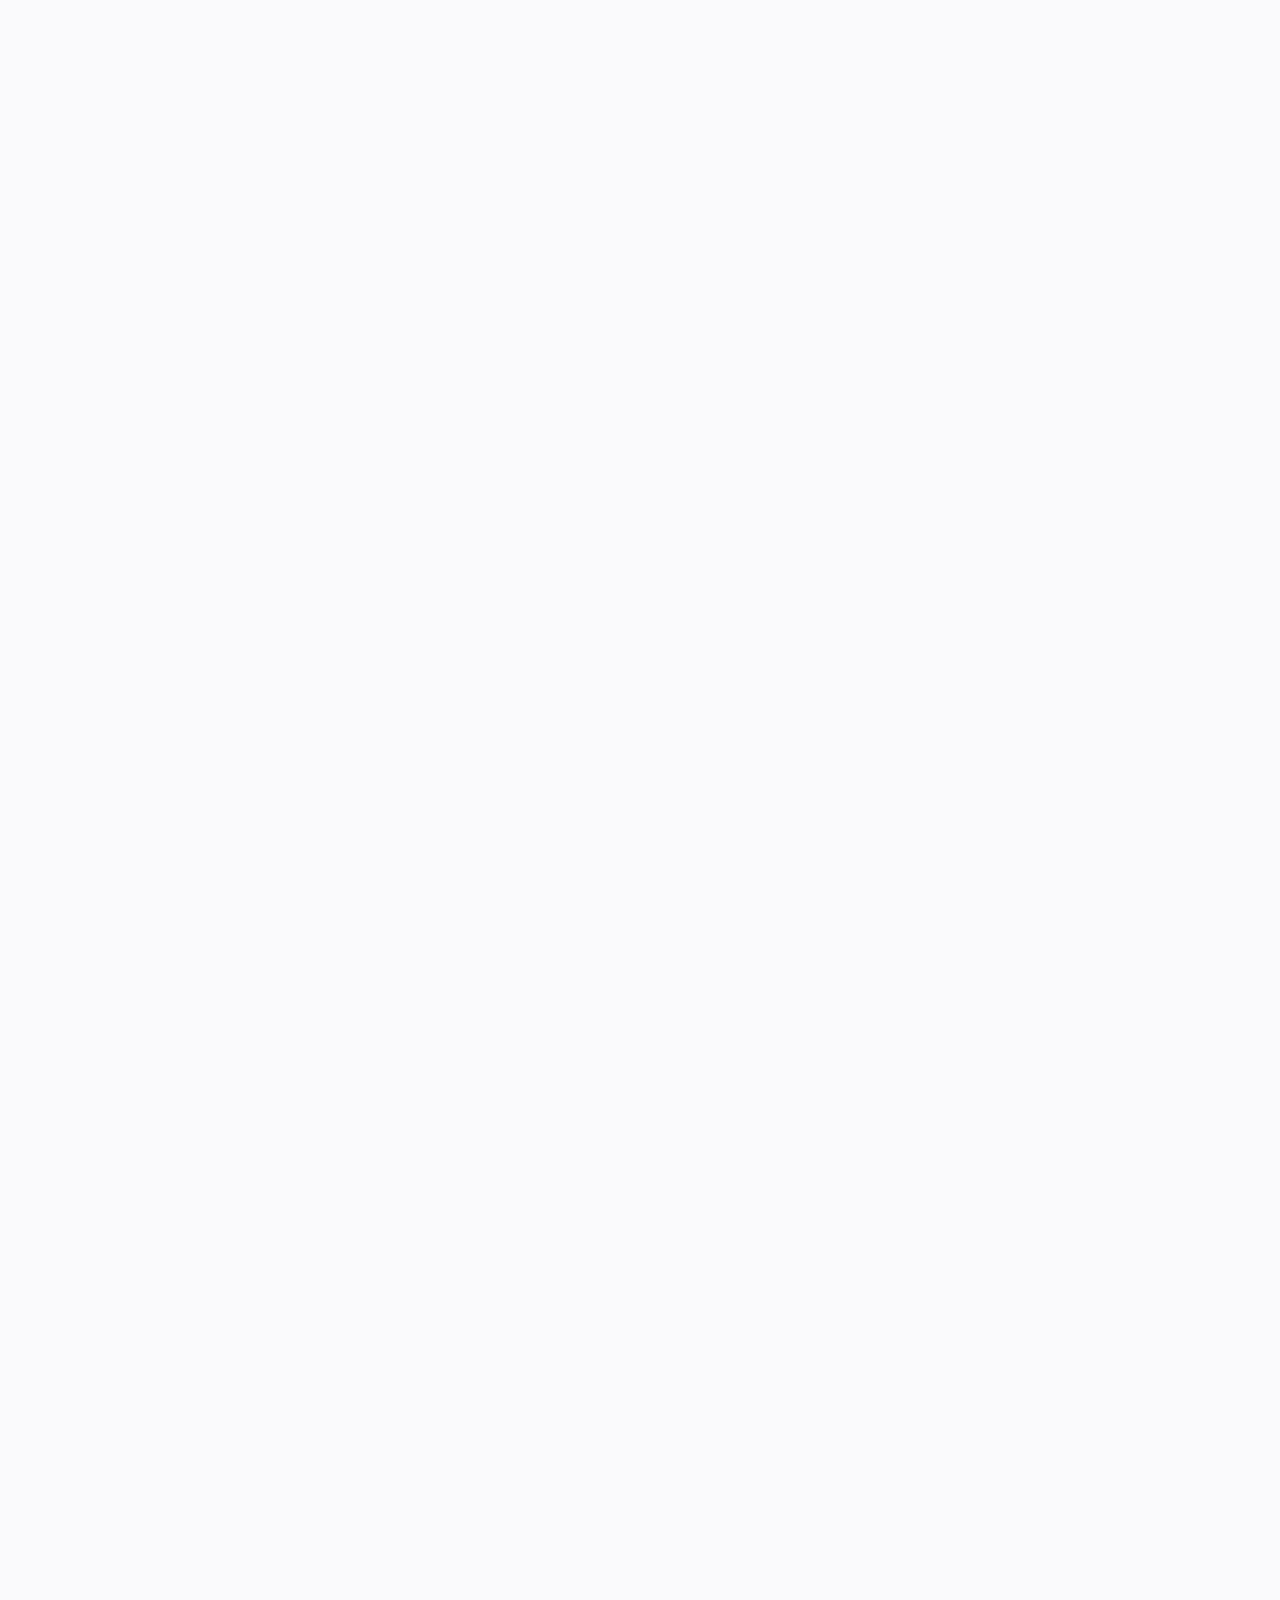
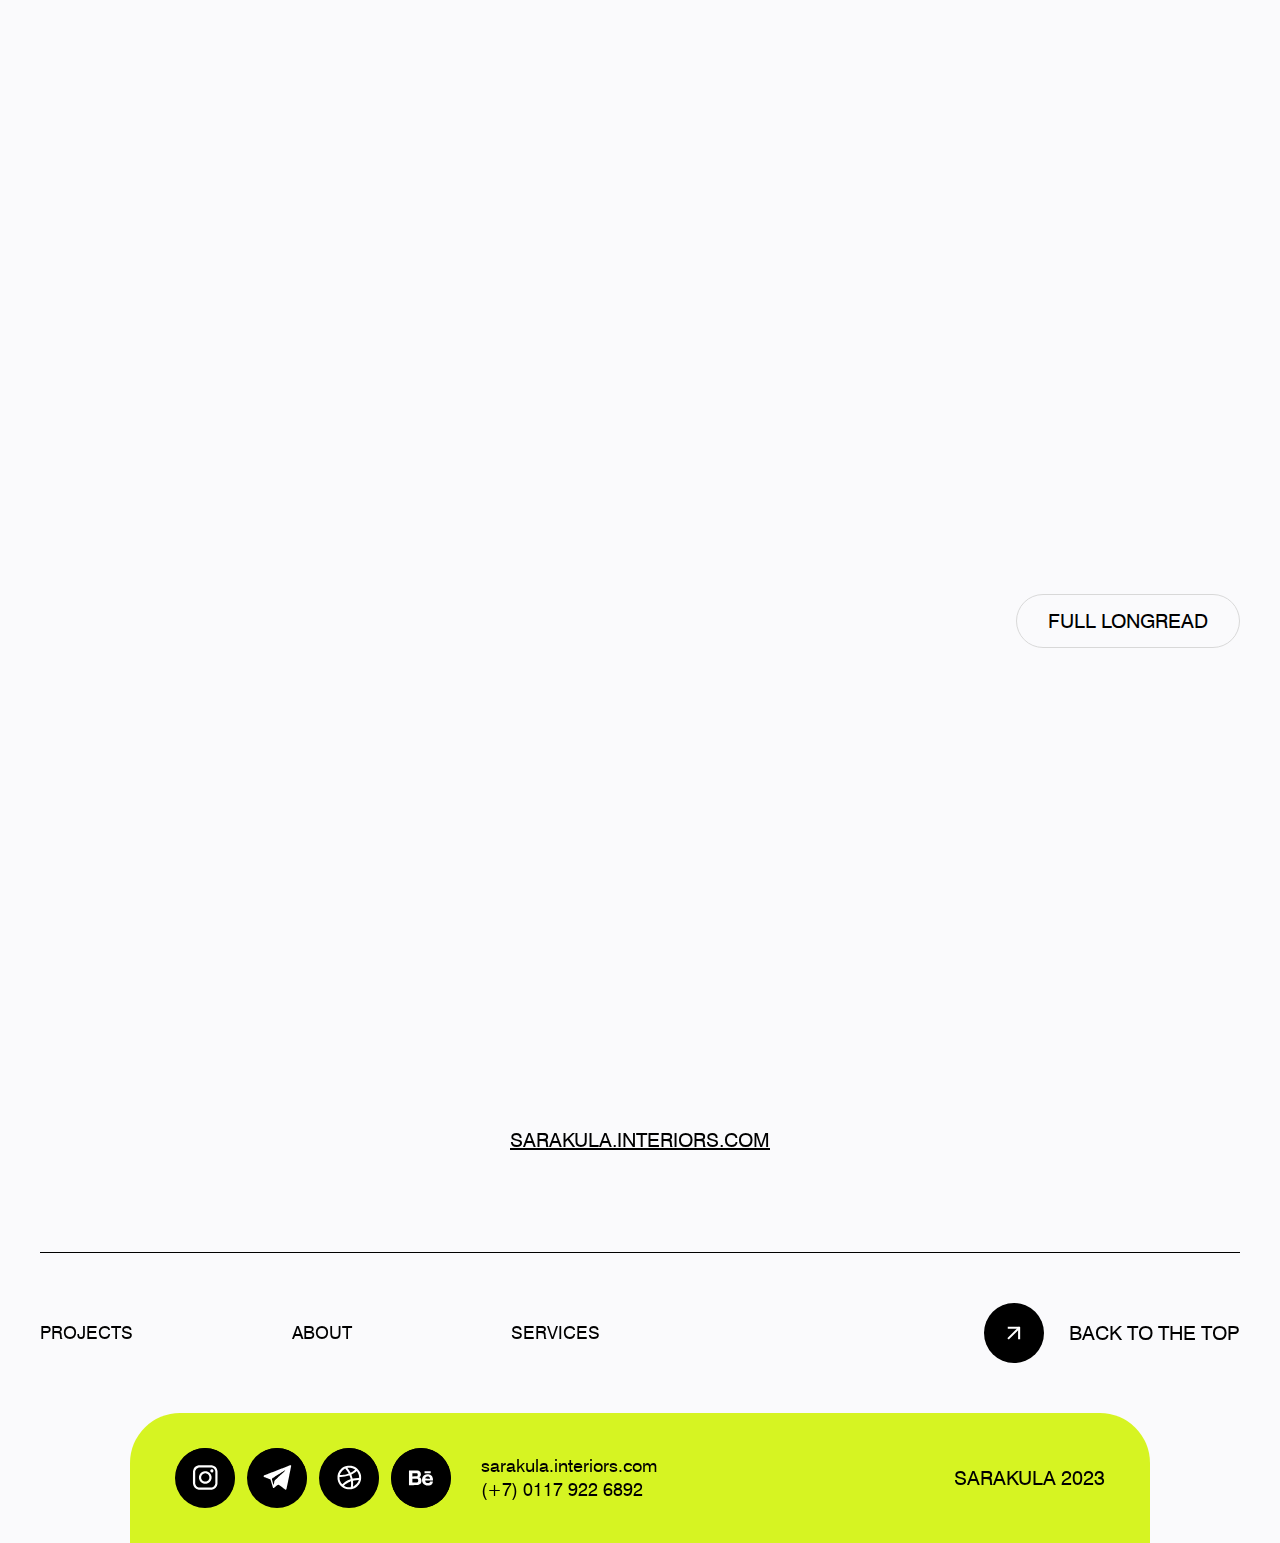
==== commit 945fbc40: "add" ====
--- a/index.html
+++ b/index.html
@@ -47,16 +47,16 @@
 					<nav class="menu">
 						<div class="menu--wrapper">
 							<ul class="list en">
-								<li class="current-menu-item"><a href="index.html">main</a></li>
+								<li class="current-menu-item"><a href="index.html">Home</a></li>
 								<li><a href="projects.html">projects</a></li>
-								<li><a href="about.html">About</a></li>
-								<li><a href="contacts.html">Contact</a></li>
+								<li><a href="about.html">About Us</a></li>
+								<li><a href="services.html">services</a></li>
 							</ul>
 							<ul class="list ru">
 								<li class="current-menu-item"><a href="index.html">Главная</a></li>
 								<li><a href="projects.html">проекты</a></li>
 								<li><a href="about.html">О нас</a></li>
-								<li><a href="contacts.html">Контакты</a></li>
+								<li><a href="services.html">Услуги</a></li>
 							</ul>
 							<div class="menu--wrapper__contacts">
 								<div class="menu--wrapper__contacts--left">
@@ -83,8 +83,8 @@
 		<section class="main--title">
 			<div class="container">
 				<div class="row">
-					<h1 class="h1 en">WE ARE <span class="accent">SARAKULA</span> INTERIORS STUDIO</h1>
-					<h1 class="h1 ru">МЫ ИНТЕРЬЕР СТУДИЯ <span class="accent">САРАКУЛА</span></h1>
+					<h1 class="h1 en watch-animation">WE ARE <span class="accent">SARAKULA</span> INTERIORS STUDIO</h1>
+					<h1 class="h1 ru watch-animation">МЫ ИНТЕРЬЕР СТУДИЯ <span class="accent">САРАКУЛА</span></h1>
 				</div>
 			</div>
 		</section>
@@ -92,13 +92,11 @@
 			<div class="container">
 				<div class="row">
 					<div class="main--projects__title">
-						<h2 class="h2 en">projects</h2>
-						<h2 class="h2 ru">проекты</h2>
-						<span class="en">Selected projects that our studio did</span>
-						<span class="ru">Избранные проекты, которые сделала наша студия</span>
+						<h2 class="h2 en watch-animation">projects</h2>
+						<h2 class="h2 ru watch-animation">проекты</h2>
 					</div>
 					<div class="main--projects__grid">
-						<a href="case-repair.html" class="main--projects__item column--1">
+						<a href="case-repair.html" class="main--projects__item watch-animation column--1">
 							<img src="img/projects/1.png" alt="#">
 							<div class="main--projects__item--info en">
 								<h3 class="h3 accent">academy 40</h3>
@@ -119,7 +117,7 @@
 								</ul>
 							</div>
 						</a>
-						<a href="case-realized.html" class="main--projects__item column--2">
+						<a href="case-realized.html" class="main--projects__item watch-animation column--2">
 							<img src="img/projects/2.png" alt="#">
 							<div class="main--projects__item--info en">
 								<h3 class="h3 accent">academy 40</h3>
@@ -140,7 +138,7 @@
 								</ul>
 							</div>
 						</a>
-						<div class="main--projects__text column--3">
+						<div class="main--projects__text main--projects__item watch-animation column--3">
 							<div class="main--projects__text--wrapper en">
 								<p>
 									In a unique combination of innovation and design that gives used coffee capsules a second life, the outsole and insole
@@ -167,7 +165,7 @@
 								</p>
 							</div>
 						</div>
-						<a href="case-repair.html" class="main--projects__item column--4">
+						<a href="case-repair.html" class="main--projects__item watch-animation column--4">
 							<img src="img/projects/3.png" alt="#">
 							<div class="main--projects__item--info en">
 								<h3 class="h3 accent">academy 40</h3>
@@ -188,7 +186,7 @@
 								</ul>
 							</div>
 						</a>
-						<a href="case-realized.html" class="main--projects__item column--5">
+						<a href="case-realized.html" class="main--projects__item watch-animation column--5">
 							<video loop muted autoplay playsinline poster="img/projects/4.png">
 								<source src="img/projects/55.webm" type="video/webm" />
 								<source src="img/projects/55.mp4" type="video/mp4" />
@@ -212,7 +210,7 @@
 								</ul>
 							</div>
 						</a>
-						<a href="case-repair.html" class="main--projects__item column--6">
+						<a href="case-repair.html" class="main--projects__item watch-animation column--6">
 							<img src="img/projects/5.png" alt="#">
 							<div class="main--projects__item--info en">
 								<h3 class="h3 accent">academy 35</h3>
@@ -233,7 +231,7 @@
 								</ul>
 							</div>
 						</a>
-						<a href="case-realized.html" class="main--projects__item column--7">
+						<a href="case-realized.html" class="main--projects__item watch-animation column--7">
 							<img src="img/projects/6.png" alt="#">
 							<div class="main--projects__item--info en">
 								<h3 class="h3 accent">academy 40</h3>
@@ -254,7 +252,7 @@
 								</ul>
 							</div>
 						</a>
-						<a href="case-repair.html" class="main--projects__item column--8">
+						<a href="case-repair.html" class="main--projects__item watch-animation column--8">
 							<img src="img/projects/7.png" alt="#">
 							<div class="main--projects__item--info en">
 								<h3 class="h3 accent">academy 40</h3>
@@ -275,7 +273,7 @@
 								</ul>
 							</div>
 						</a>
-						<a href="case-realized.html" class="main--projects__item column--9">
+						<a href="case-realized.html" class="main--projects__item watch-animation column--9">
 							<img src="img/projects/8.png" alt="#">
 							<div class="main--projects__item--info en">
 								<h3 class="h3 accent">academy 40</h3>
@@ -304,13 +302,11 @@
 			<div class="container">
 				<div class="row">
 					<div class="main--services__title">
-						<h2 class="h2 en">services</h2>
-						<h2 class="h2 ru">услуги</h2>
-						<span class="en">What we’re good at</span>
-						<span class="ru">В чем мы хороши</span>
+						<h2 class="h2 en watch-animation">services</h2>
+						<h2 class="h2 ru watch-animation">услуги</h2>
 					</div>
 					<div class="main--services__wrapper">
-						<div class="main--services__item">
+						<div class="main--services__item watch-animation">
 							<h3 class="h3 en"><span>CONCEPT PHASE</span><span>01</span></h3>
 							<h3 class="h3 ru"><span>ЭТАП КОНЦЕПЦИИ</span><span>01</span></h3>
 							<div class="main--services__item--wrapper">
@@ -341,7 +337,7 @@
 								</div>
 							</div>
 						</div>
-						<div class="main--services__item">
+						<div class="main--services__item watch-animation">
 							<h3 class="h3 en"><span>SKETCH PHASE</span><span>02</span></h3>
 							<h3 class="h3 ru"><span>СТАДИЯ ЭСКИЗОВ</span><span>02</span></h3>
 							<div class="main--services__item--wrapper">
@@ -372,7 +368,7 @@
 								</div>
 							</div>
 						</div>
-						<div class="main--services__item">
+						<div class="main--services__item watch-animation">
 							<h3 class="h3 en"><span>MAIN WORK STAGE</span><span>03</span></h3>
 							<h3 class="h3 ru"><span>ОСНОВНОЙ ЭТАП РАБОТЫ</span><span>03</span></h3>
 							<div class="main--services__item--wrapper">
@@ -403,7 +399,7 @@
 								</div>
 							</div>
 						</div>
-						<div class="main--services__item">
+						<div class="main--services__item watch-animation">
 							<h3 class="h3 en"><span>AUTHOR’S VIEW</span><span>04</span></h3>
 							<h3 class="h3 ru"><span>ВЗГЛЯД АВТОРА</span><span>04</span></h3>
 							<div class="main--services__item--wrapper">
@@ -443,14 +439,22 @@
 		<section class="main--connect">
 			<div class="container">
 				<div class="row">
-					<h2 class="h2 en">
-						<span>LET’S <span class="accent">CONNECT</span></span>
-						<span>to each other</span>
-					</h2>
-					<h2 class="h2 ru">
-						<span><span class="accent">ПОДКЛЮЧИМСЯ</span></span>
-						<span>друг к другу</span>
-					</h2>
+					<div class="h1 en watch-animation">
+						<h2>
+							<span>LET’S <span class="accent">CONNECT</span></span>
+						</h2>
+						<h2>
+							<span>to each other</span>
+						</h2>
+					</div>
+					<div class="h1 ru watch-animation">
+						<h2>
+							<span><span class="accent">ПОДКЛЮЧИМСЯ</span></span>
+						</h2>
+						<h2>
+							<span>друг к другу</span>
+						</h2>
+					</div>
 					<a href="mailto:sarakula.interiors.com" class="main--connect__mail">sarakula.interiors.com</a>
 				</div>
 			</div>
@@ -492,6 +496,10 @@
 							<li><a href="#"><img src="img/social/dr.svg" alt="#"></a></li>
 							<li><a href="#"><img src="img/social/be.svg" alt="#"></a></li>
 						</ul>
+						<ul class="mail">
+							<li><a href="mailto:sarakula.interiors.com" class="mail">sarakula.interiors.com</a></li>
+							<li><a href="tel:(+7) 0117 922 6892">(+7) 0117 922 6892</a></li>
+						</ul>
 						<span class="footer--wrapper__copyright">sarakula 2023</span>
 					</div>
 				</div>
--- a/css/main.min.css
+++ b/css/main.min.css
@@ -1 +1 @@
-@font-face{font-family:swis;font-style:normal;font-weight:400;src:url(../fonts/Swiss721_BT.eot);src:url(../fonts/Swiss721_BT.eot?#iefix) format("embedded-opentype"),url(../fonts/Swiss721_BT.woff) format("woff"),url(../fonts/Swiss721_BT.ttf) format("truetype")}*{-webkit-box-sizing:border-box;box-sizing:border-box;margin:0;padding:0}:after,:before{-webkit-box-sizing:border-box;box-sizing:border-box}::-webkit-input-placeholder{color:#666;opacity:1}:-moz-placeholder,::-moz-placeholder{color:#666;opacity:1}:-ms-input-placeholder{color:#666;opacity:1}body input:focus:required:invalid,body textarea:focus:required:invalid{color:#666}body input:required:valid,body textarea:required:valid{color:#666}body{-webkit-box-orient:vertical;-webkit-box-direction:normal;background-color:#fafafc;display:-webkit-box;display:-ms-flexbox;display:flex;-ms-flex-direction:column;flex-direction:column;font-family:swis,sans-serif;font-size:18px;height:100%;line-height:24px;min-width:320px;overflow-x:hidden;position:relative}body.overflow{overflow:hidden}.img-responsive{display:block;height:auto;max-width:100%}img{max-width:100%}a{color:#000;text-decoration:none}ul{list-style-type:none}section{position:relative}.h1,.h2,.h3,.h4,.h5,.h6{font-weight:400}.h1:first-letter,.h2:first-letter,.h3:first-letter,.h4:first-letter,.h5:first-letter,.h6:first-letter{text-transform:uppercase}.h1{font-size:96px;letter-spacing:-.01em;line-height:115px}.h2{font-size:72px;line-height:86px;max-width:-webkit-fit-content;max-width:-moz-fit-content;max-width:fit-content}.h3{font-size:32px;line-height:38px}.accent{background-color:#d6f422;padding-left:3px;padding-right:3px}::-moz-selection{background-color:#d6f422;color:#fafafc}::selection{background-color:#d6f422;color:#fafafc}.container{margin:0 auto;max-width:1488px}.menu{background-color:#fafafc;border-left:1px solid #d8d8d8;height:100%;max-width:722px;min-height:100vh;position:fixed;right:-100%;top:0;-webkit-transition:right .9s ease;-o-transition:right .9s ease;transition:right .9s ease;width:100%;z-index:2}.menu .list{counter-reset:li;margin-bottom:14%;max-width:390px}.menu .list li{-webkit-box-align:start;-ms-flex-align:start;align-items:flex-start;display:-webkit-box;display:-ms-flexbox;display:flex;font-size:88px;gap:17px;line-height:105px;margin-bottom:10px}.menu .list li:before{content:"0" counter(li);counter-increment:li;font-size:20px;line-height:24px}.menu .list li:last-child{margin-bottom:0}.menu .list li a{display:block;-webkit-transition:background-color .3s ease;-o-transition:background-color .3s ease;transition:background-color .3s ease;width:100%}.menu .list li a:first-letter{text-transform:uppercase}.menu .list li:focus a,.menu .list li:hover a{background-color:#d6f422}.menu .list li.current-menu-item a{background-color:#d6f422}.menu--wrapper{-webkit-box-orient:vertical;-webkit-box-direction:normal;-ms-flex-direction:column;flex-direction:column;height:100%;overflow-y:auto;padding:170px 35px 35px}.menu--wrapper,.menu--wrapper__contacts{-webkit-box-pack:justify;-ms-flex-pack:justify;display:-webkit-box;display:-ms-flexbox;display:flex;justify-content:space-between}.menu--wrapper__contacts{gap:20px}.menu--wrapper__contacts--left{-webkit-box-orient:vertical;-webkit-box-direction:normal;display:-webkit-box;display:-ms-flexbox;display:flex;-ms-flex-direction:column;flex-direction:column;gap:15px}.menu--wrapper__contacts--left a{display:inline-block;-webkit-transition:background-color .3s ease;-o-transition:background-color .3s ease;transition:background-color .3s ease;width:-webkit-fit-content;width:-moz-fit-content;width:fit-content}.menu--wrapper__contacts--left a:hover{background-color:#d6f422}.menu--wrapper__contacts--right .social{display:-webkit-box;display:-ms-flexbox;display:flex;-ms-flex-wrap:wrap;flex-wrap:wrap;gap:10px}.menu.active{right:0}.menu--footer .list{-webkit-box-pack:justify;-ms-flex-pack:justify;display:-webkit-box;display:-ms-flexbox;display:flex;justify-content:space-between;width:560px}.menu--footer .list li{text-transform:uppercase}.menu--footer .list li:hover a{text-decoration:underline}.button{background-color:#fff;border:1px solid #d8d8d8;border-radius:53px;font-size:20px;line-height:24px;line-height:1;padding:16px 31px;text-transform:uppercase;-webkit-transition:border .3s ease,background-color .3s ease,color .3s ease;-o-transition:border .3s ease,background-color .3s ease,color .3s ease;transition:border .3s ease,background-color .3s ease,color .3s ease}.button:focus,.button:hover{background-color:#000;border:1px solid #000;color:#fff}.social{display:-webkit-box;display:-ms-flexbox;display:flex;-ms-flex-wrap:wrap;flex-wrap:wrap;gap:12px}.social a{background-color:#000;border-radius:50%;display:block;height:60px;overflow:hidden;-webkit-transition:opacity .3s ease;-o-transition:opacity .3s ease;transition:opacity .3s ease;width:60px}.social a img{-webkit-transition:-webkit-transform .3s ease;transition:-webkit-transform .3s ease;-o-transition:transform .3s ease;transition:transform .3s ease;transition:transform .3s ease,-webkit-transform .3s ease}.social a:hover{opacity:.7}.social a:hover img{-webkit-transform:scale(1.1);-ms-transform:scale(1.1);transform:scale(1.1)}.top{-webkit-box-align:center;-ms-flex-align:center;-webkit-box-pack:center;-ms-flex-pack:center;align-items:center;background-color:#000;border-radius:50%;bottom:40px;color:#fff;cursor:pointer;display:-webkit-box;display:-ms-flexbox;display:flex;height:60px;justify-content:center;position:fixed;right:-100%;scroll-behavior:smooth;-webkit-transition:right 1s ease,background .3s ease;-o-transition:right 1s ease,background .3s ease;transition:right 1s ease,background .3s ease;width:60px;z-index:99}.top svg{-webkit-transition:-webkit-transform .3s ease;transition:-webkit-transform .3s ease;-o-transition:transform .3s ease;transition:transform .3s ease;transition:transform .3s ease,-webkit-transform .3s ease}.top:hover{background:#4a4a4a}.top:hover svg{-webkit-transform:scale(1.2);-ms-transform:scale(1.2);transform:scale(1.2)}form input,form textarea{border:1px solid #d8d8d8;border-radius:25px;font-family:swis,sans-serif;font-size:16px;outline:none;padding:16px 30px;text-transform:uppercase;width:100%}form textarea{resize:none}form button{cursor:pointer;margin-left:auto;max-width:200px;width:100%}.modal{-webkit-box-align:center;-ms-flex-align:center;-webkit-box-pack:center;-ms-flex-pack:center;align-items:center;-webkit-backdrop-filter:blur(10px);backdrop-filter:blur(10px);display:-webkit-box;display:-ms-flexbox;display:flex;height:100vh;justify-content:center;left:0;opacity:0;position:fixed!important;top:0;-webkit-transition:all .3s ease;-o-transition:all .3s ease;transition:all .3s ease;visibility:initial!important;width:100vw;z-index:-1}.modal:after{background-color:hsla(0,0%,50%,.569);content:"";display:block;height:100vh;left:0;position:absolute;top:0;width:100vw;z-index:0}.modal--wrapper{background-color:#fafafc;border-radius:25px;bottom:0;gap:30px;margin:auto;max-width:50%;padding:30px;position:relative;top:0;width:100%;z-index:1}.modal--wrapper,.modal--wrapper__title{-webkit-box-orient:vertical;-webkit-box-direction:normal;display:-webkit-box;display:-ms-flexbox;display:flex;-ms-flex-direction:column;flex-direction:column}.modal--wrapper__title{gap:10px}.modal--wrapper__title .close{right:30px;top:25px}.modal--wrapper form{-webkit-box-orient:vertical;-webkit-box-direction:normal;display:-webkit-box;display:-ms-flexbox;display:flex;-ms-flex-direction:column;flex-direction:column;gap:15px}.modal.active{opacity:1;z-index:99999}.close{-webkit-box-align:center;-ms-flex-align:center;-webkit-box-pack:center;-ms-flex-pack:center;align-items:center;background-color:#fff;border:1px solid #d8d8d8;border-radius:50%;cursor:pointer;display:-webkit-box;display:-ms-flexbox;display:flex;gap:5px;height:55px;justify-content:center;position:absolute;right:0;top:0;-webkit-transition:background-color .3s ease,border .3s ease;-o-transition:background-color .3s ease,border .3s ease;transition:background-color .3s ease,border .3s ease;width:55px;z-index:1}.close.en,.close.ru{position:absolute!important}.close span{background-color:#fff;background-color:#000;border-radius:8px;display:block;height:3px;position:absolute;-webkit-transition:all .3s ease;-o-transition:all .3s ease;transition:all .3s ease;width:24px}.close span:first-child{left:28%;-webkit-transform:rotate(45deg);-ms-transform:rotate(45deg);transform:rotate(45deg)}.close span:last-child{right:28%;-webkit-transform:rotate(-45deg);-ms-transform:rotate(-45deg);transform:rotate(-45deg)}.close:hover{background-color:#000;border:1px solid #000}.close:hover span{background-color:#fff}.hidden{display:none}.header{background-color:#fafafc;margin-bottom:75px;min-height:94px}.header--wrapper{-webkit-box-align:center;-ms-flex-align:center;align-items:center;background-color:#fafafc;display:-webkit-box;display:-ms-flexbox;display:flex;gap:20px;margin:0 auto;max-width:1488px;min-height:54px;padding-bottom:20px;padding-top:20px;position:fixed;width:100%;z-index:999}.header--wrapper__language{cursor:pointer;position:relative;-webkit-user-select:none;-moz-user-select:none;-ms-user-select:none;user-select:none}.header--wrapper__language .button{-webkit-box-align:center;-ms-flex-align:center;align-items:center;background-color:#fff;border:1px solid #d8d8d8;border-radius:53px;color:grey;display:-webkit-box;display:-ms-flexbox;display:flex;font-size:20px;gap:12px;line-height:24px;line-height:1;padding:16px;text-transform:uppercase;-webkit-transition:background-color .3s ease,color .3s ease,border .3s ease;-o-transition:background-color .3s ease,color .3s ease,border .3s ease;transition:background-color .3s ease,color .3s ease,border .3s ease}.header--wrapper__language .button:after{background-color:grey;border-radius:50%;content:"";display:block;height:6px;-webkit-transition:background-color .3s ease;-o-transition:background-color .3s ease;transition:background-color .3s ease;width:6px}.header--wrapper__language:focus .button,.header--wrapper__language:hover .button{background-color:#000;border:1px solid #000;color:#fff}.header--wrapper__language:focus .button:after,.header--wrapper__language:hover .button:after{background-color:#fff}.header--wrapper__contact{cursor:pointer;margin-left:auto;margin-right:65px;-webkit-user-select:none;-moz-user-select:none;-ms-user-select:none;user-select:none}.header--wrapper__menu{-webkit-box-align:center;-ms-flex-align:center;-webkit-box-pack:center;-ms-flex-pack:center;align-items:center;background-color:#fff;border:1px solid #d8d8d8;border-radius:50%;cursor:pointer;display:-webkit-box;display:-ms-flexbox;display:flex;gap:5px;height:55px;justify-content:center;position:absolute;right:0;-webkit-transition:background-color .3s ease,border .3s ease;-o-transition:background-color .3s ease,border .3s ease;transition:background-color .3s ease,border .3s ease;width:55px;z-index:1}.header--wrapper__menu span{background-color:#000;border-radius:50%;display:block;height:6px;position:absolute;-webkit-transition:all .3s ease;-o-transition:all .3s ease;transition:all .3s ease;width:6px}.header--wrapper__menu span:first-child{left:calc(50% - 8px)}.header--wrapper__menu span:last-child{right:calc(50% - 8px)}.header--wrapper__menu:hover{background-color:#000;border:1px solid #000}.header--wrapper__menu:hover span{background-color:#fff}.header--wrapper__menu.active{-webkit-animation-duration:3s;animation-duration:3s;-webkit-animation-name:fadeIn;animation-name:fadeIn;background-color:#000;border:1px solid #000;position:fixed;right:35px;-webkit-transition:right 1.2s ease;-o-transition:right 1.2s ease;transition:right 1.2s ease;z-index:3}.header--wrapper__menu.active span{background-color:#fff;border-radius:8px;height:3px;width:24px}.header--wrapper__menu.active span:first-child{left:28%;-webkit-transform:rotate(45deg);-ms-transform:rotate(45deg);transform:rotate(45deg)}.header--wrapper__menu.active span:last-child{right:28%;-webkit-transform:rotate(-45deg);-ms-transform:rotate(-45deg);transform:rotate(-45deg)}.header--wrapper__back{background-color:#fafafc;border:1px solid #d8d8d8;border-radius:50%;cursor:pointer;height:56px;outline:none;-webkit-transform:rotate(-90deg);-ms-transform:rotate(-90deg);transform:rotate(-90deg);-webkit-transition:border .3s ease,background-color .3s ease;-o-transition:border .3s ease,background-color .3s ease;transition:border .3s ease,background-color .3s ease;width:56px}.header--wrapper__back path{-webkit-transition:fill .3s ease;-o-transition:fill .3s ease;transition:fill .3s ease}.header--wrapper__back:hover{background-color:#000;border:1px solid #000}.header--wrapper__back:hover path{fill:#fff}@-webkit-keyframes fadeIn{0%{opacity:0}to{opacity:1}}@keyframes fadeIn{0%{opacity:0}to{opacity:1}}.main{-webkit-box-flex:1;-ms-flex:1 1 auto;flex:1 1 auto;margin-bottom:150px}.main--title{margin-bottom:200px}.main--title .h1{margin:0 auto;max-width:900px;text-transform:uppercase}.main--projects{margin-bottom:220px}.main--projects__title{-webkit-box-align:center;-ms-flex-align:center;align-items:center;display:-webkit-box;display:-ms-flexbox;display:flex;gap:24px;margin-bottom:48px}.main--projects__title .h2.en{max-width:260px}.main--projects__title .h2.ru{max-width:285px}.main--projects__title span{display:inline-block;margin-top:10px;max-width:205px}.main--projects__title span.ru{max-width:250px}.main--projects__grid{-ms-grid-columns:1fr 24px 1fr 24px 1fr;-ms-grid-rows:auto;display:-ms-grid;display:grid;gap:24px;grid-template-columns:repeat(3,1fr);grid-template-rows:auto}.main--projects__grid>:first-child{-ms-grid-column:1;-ms-grid-row:1}.main--projects__grid>:nth-child(2){-ms-grid-column:3;-ms-grid-row:1}.main--projects__grid>:nth-child(3){-ms-grid-column:5;-ms-grid-row:1}.main--projects__item{border-radius:16px;display:-webkit-box;display:-ms-flexbox;display:flex;overflow:hidden;position:relative;-webkit-transition:background .3s ease;-o-transition:background .3s ease;transition:background .3s ease}.main--projects__item img,.main--projects__item video{height:100%;-o-object-fit:cover;object-fit:cover;-o-object-position:center;object-position:center;-webkit-transition:-webkit-transform .5s ease;transition:-webkit-transform .5s ease;-o-transition:transform .5s ease;transition:transform .5s ease;transition:transform .5s ease,-webkit-transform .5s ease;width:100%}.main--projects__item--info{-webkit-box-orient:vertical;-webkit-box-direction:normal;bottom:15px;color:#fff;display:-webkit-box;display:-ms-flexbox;display:flex;-ms-flex-direction:column;flex-direction:column;left:0;opacity:0;padding-left:16px;padding-right:16px;position:absolute;top:auto;-webkit-transition:opacity .5s ease;-o-transition:opacity .5s ease;transition:opacity .5s ease;width:100%}.main--projects__item--info.en,.main--projects__item--info.ru{position:absolute!important}.main--projects__item--info .h3{color:#000;margin-bottom:17px;text-transform:uppercase;width:-webkit-fit-content;width:-moz-fit-content;width:fit-content}.main--projects__item--info span{display:inline-block;font-size:20px;line-height:24px;margin-bottom:20px;max-width:240px;text-transform:uppercase}.main--projects__item--info ul{display:-webkit-box;display:-ms-flexbox;display:flex;-ms-flex-wrap:wrap;flex-wrap:wrap;gap:5px}.main--projects__item--info ul li{-webkit-box-align:center;-ms-flex-align:center;align-items:center;display:-webkit-box;display:-ms-flexbox;display:flex;font-size:14px;gap:10px;text-transform:uppercase}.main--projects__item--info ul li span{-webkit-box-orient:vertical;-webkit-box-direction:normal;display:-webkit-box;display:-ms-flexbox;display:flex;-ms-flex-direction:column;flex-direction:column;gap:2px;margin:0}.main--projects__item--info ul li span:after,.main--projects__item--info ul li span:before{background-color:#fff;border-radius:50%;content:"";display:block;height:4px;min-width:4px}.main--projects__item.column--1{-ms-grid-row-span:1;-ms-grid-column-span:1;grid-area:1/1/2/2;-ms-grid-column:1;-ms-grid-row:1}.main--projects__item.column--2{-ms-grid-row-span:1;-ms-grid-column-span:1;grid-area:1/2/2/3;-ms-grid-column:2;-ms-grid-row:1}.main--projects__item.column--3{-ms-grid-row-span:1;-ms-grid-column-span:1;grid-area:1/3/2/4;-ms-grid-column:3;-ms-grid-row:1}.main--projects__item.column--4{-ms-grid-row-span:1;-ms-grid-column-span:3;grid-area:2/1/3/4;-ms-grid-column:1;-ms-grid-row:2}.main--projects__item.column--5{-ms-grid-row-span:1;-ms-grid-column-span:1;grid-area:3/1/4/2;-ms-grid-column:1;-ms-grid-row:3}.main--projects__item.column--6{-ms-grid-row-span:1;-ms-grid-column-span:1;grid-area:3/2/4/3;-ms-grid-column:2;-ms-grid-row:3}.main--projects__item.column--7{-ms-grid-row-span:1;-ms-grid-column-span:1;grid-area:3/3/4/4;-ms-grid-column:3;-ms-grid-row:3}.main--projects__item.column--8{-ms-grid-row-span:1;-ms-grid-column-span:2;grid-area:4/1/5/3;-ms-grid-column:1;-ms-grid-row:4}.main--projects__item.column--9{-ms-grid-row-span:1;-ms-grid-column-span:1;grid-area:4/3/5/4;-ms-grid-column:3;-ms-grid-row:4}.main--projects__item:after{background:-webkit-gradient(linear,left bottom,left top,from(rgba(0,0,0,.5)),to(rgba(0,0,0,0)));background:-o-linear-gradient(bottom,rgba(0,0,0,.5) 0,rgba(0,0,0,0) 100%);background:linear-gradient(0deg,rgba(0,0,0,.5),rgba(0,0,0,0));bottom:-100%;content:"";height:100%;left:0;position:absolute;-webkit-transition:bottom .5s ease;-o-transition:bottom .5s ease;transition:bottom .5s ease;width:100%}.main--projects__item:focus img,.main--projects__item:focus video,.main--projects__item:hover img,.main--projects__item:hover video{-webkit-transform:scale(1.08);-ms-transform:scale(1.08);transform:scale(1.08)}.main--projects__item:focus:after,.main--projects__item:hover:after{bottom:0}.main--projects__item:focus .main--projects__item--info,.main--projects__item:hover .main--projects__item--info{opacity:1;z-index:1}.main--projects__text--wrapper{-webkit-box-orient:vertical;-webkit-box-direction:normal;display:-webkit-box;display:-ms-flexbox;display:flex;-ms-flex-direction:column;flex-direction:column;gap:25px}.main--services{min-height:100vh}.main--services__title{-webkit-box-align:center;-ms-flex-align:center;align-items:center;display:-webkit-box;display:-ms-flexbox;display:flex;gap:24px;margin-bottom:200px}.main--services__title .h2.en{max-width:275px}.main--services__title .h2.ru{max-width:226px}.main--services__title span{display:inline-block;margin-top:10px;max-width:135px}.main--services__wrapper{margin-left:auto;max-width:860px}.main--services__item{margin-bottom:25px}.main--services__item .h3{-webkit-box-align:center;-ms-flex-align:center;-webkit-box-pack:justify;-ms-flex-pack:justify;align-items:center;border-bottom:1px solid #000;cursor:pointer;display:-webkit-box;display:-ms-flexbox;display:flex;justify-content:space-between;padding:0 0 30px;-webkit-transition:padding-left .3s ease;-o-transition:padding-left .3s ease;transition:padding-left .3s ease;-webkit-user-select:none;-moz-user-select:none;-ms-user-select:none;user-select:none}.main--services__item .h3 span{padding-left:3px;padding-right:3px;-webkit-transition:background-color .3s ease;-o-transition:background-color .3s ease;transition:background-color .3s ease}.main--services__item--wrapper{max-height:0;overflow:hidden;padding-left:30px;-webkit-transition:max-height .7s ease,padding-top .7s ease;-o-transition:max-height .7s ease,padding-top .7s ease;transition:max-height .7s ease,padding-top .7s ease}.main--services__item--text{-webkit-box-orient:vertical;-webkit-box-direction:normal;display:-webkit-box;display:-ms-flexbox;display:flex;-ms-flex-direction:column;flex-direction:column;gap:30px}.main--services__item:hover .h3{padding-left:30px}.main--services__item.active .h3{padding-left:30px}.main--services__item.active .h3 span:first-child{background-color:#d6f422}.main--services__item.active .main--services__item--wrapper{max-height:900px;padding-top:20px;-webkit-transition:max-height .7s ease,padding-top .7s ease;-o-transition:max-height .7s ease,padding-top .7s ease;transition:max-height .7s ease,padding-top .7s ease}.main--services__button{background-color:#fafafc;display:block;margin-left:auto;margin-top:28px;max-width:-webkit-fit-content;max-width:-moz-fit-content;max-width:fit-content}.main--connect{-webkit-box-align:center;-ms-flex-align:center;-webkit-box-pack:center;-ms-flex-pack:center;align-items:center;justify-content:center;min-height:80vh}.main--connect,.main--connect .h2{display:-webkit-box;display:-ms-flexbox;display:flex}.main--connect .h2{-webkit-box-orient:vertical;-webkit-box-direction:normal;-ms-flex-direction:column;flex-direction:column;font-size:96px;letter-spacing:-.01em;line-height:115px;margin:0 auto;max-width:922px;text-transform:uppercase;width:922px}.main--connect .h2 span:first-child{-ms-flex-item-align:start;align-self:flex-start}.main--connect .h2 span:last-child{-ms-flex-item-align:end;align-self:flex-end}.main--connect__mail{display:block;font-size:20px;line-height:24px;margin-top:150px;text-align:center;text-decoration:underline;text-transform:uppercase;-webkit-transition:opacity .3s ease;-o-transition:opacity .3s ease;transition:opacity .3s ease}.main--connect__mail:hover{opacity:.7}.main--about__wrapper{-webkit-box-pack:center;-ms-flex-pack:center;-webkit-box-align:start;-ms-flex-align:start;align-items:flex-start;display:-webkit-box;display:-ms-flexbox;display:flex;-ms-flex-wrap:wrap;flex-wrap:wrap;gap:150px;justify-content:center}.main--about__wrapper--left{-webkit-box-flex:1;-ms-flex:1 1 480px;flex:1 1 480px;max-width:480px}.main--about__wrapper--left .h1{line-height:.9;margin-bottom:60px}.main--about__wrapper--text{-webkit-box-orient:vertical;-webkit-box-direction:normal;display:-webkit-box;display:-ms-flexbox;display:flex;-ms-flex-direction:column;flex-direction:column;gap:30px}.main--about__wrapper--right{-webkit-box-flex:1;border-radius:16px;-ms-flex:1 1 370px;flex:1 1 370px;max-width:370px;overflow:hidden}.main--about__wrapper--right img{-o-object-fit:cover;object-fit:cover;width:100%}.services .main--services{margin-bottom:0;min-height:-webkit-fit-content;min-height:-moz-fit-content;min-height:fit-content}.services .main--services__wrapper{max-width:100%;width:100%}.services .main--services__item .h3{-webkit-box-pack:start;-ms-flex-pack:start;-webkit-box-align:start;-ms-flex-align:start;align-items:flex-start;border-bottom:none;font-size:88px;gap:17px;justify-content:flex-start;line-height:105px;padding-bottom:0}.services .main--services__item .h3 span{display:inline-block;text-transform:lowercase}.services .main--services__item .h3 span:first-letter{text-transform:uppercase}.services .main--services__item .h3 span:first-child{font-size:20px;line-height:1;padding-top:10px}.services .main--services__item--wrapper{display:-webkit-box;display:-ms-flexbox;display:flex;gap:90px;padding-left:44px;-webkit-transition:padding-top .7s ease,max-height .7s ease,padding-bottom .7s ease;-o-transition:padding-top .7s ease,max-height .7s ease,padding-bottom .7s ease;transition:padding-top .7s ease,max-height .7s ease,padding-bottom .7s ease}.services .main--services__item--text{-webkit-box-flex:1;-ms-flex:1 1 calc(55% - 90px);flex:1 1 calc(55% - 90px);max-width:58%;padding-left:0;padding-top:0}.services .main--services__item--image{-webkit-box-flex:1;-ms-flex:1 1 calc(25% - 90px);flex:1 1 calc(25% - 90px);max-width:-webkit-fit-content;max-width:-moz-fit-content;max-width:fit-content}.services .main--services__item:hover .h3{padding-left:0}.services .main--services__item:hover .h3 span:last-child{background-color:#d6f422}.services .main--services__item.active .h3{padding-left:0}.services .main--services__item.active .h3 span{background-color:transparent}.services .main--services__item.active .h3 span:last-child{background-color:#d6f422}.services .main--services__item.active .main--services__item--text{padding-left:0;padding-top:0}.services .main--services__item.active .main--services__item--wrapper{padding-bottom:119px;padding-left:44px;padding-top:100px;-webkit-transition:padding-top .7s ease,max-height .7s ease,padding-bottom .7s ease;-o-transition:padding-top .7s ease,max-height .7s ease,padding-bottom .7s ease;transition:padding-top .7s ease,max-height .7s ease,padding-bottom .7s ease}.projects .main--projects{margin-bottom:0}.case--repair .row{-webkit-box-orient:vertical;-webkit-box-direction:normal;display:-webkit-box;display:-ms-flexbox;display:flex;-ms-flex-direction:column;flex-direction:column;gap:50px}.case--repair .subtitle{display:inline-block;max-width:720px}.case--repair .subtitle.left{margin-left:auto}.case--repair .subtitle.right{margin-right:auto}.case--repair__title{margin-bottom:75px}.case--repair__title--wrapper{-webkit-box-pack:justify;-ms-flex-pack:justify;display:-webkit-box;display:-ms-flexbox;display:flex;gap:50px;justify-content:space-between}.case--repair__title--left{-webkit-box-orient:vertical;-webkit-box-direction:normal;display:-webkit-box;display:-ms-flexbox;display:flex;-ms-flex-direction:column;flex-direction:column;gap:10px}.case--repair__title--right{-webkit-box-align:end;-ms-flex-align:end;-webkit-box-pack:justify;-ms-flex-pack:justify;align-items:flex-end;display:-webkit-box;display:-ms-flexbox;display:flex;-ms-flex-wrap:wrap;flex-wrap:wrap;gap:20px;justify-content:space-between;max-width:719px}.case--repair__title--block{-webkit-box-orient:vertical;-webkit-box-direction:normal;-webkit-box-flex:1;display:-webkit-box;display:-ms-flexbox;display:flex;-ms-flex:1 1 calc(33% - 20px);flex:1 1 calc(33% - 20px);-ms-flex-direction:column;flex-direction:column;max-width:219px}.case--repair__title--block span{text-transform:uppercase}.case--repair__title--block .overhead{color:grey;font-size:14px}.case--repair__title--block .name{-webkit-box-orient:vertical;-webkit-box-direction:normal;display:-webkit-box;display:-ms-flexbox;display:flex;-ms-flex-direction:column;flex-direction:column;font-size:20px}.case--repair__mainImage img{-o-object-fit:cover;object-fit:cover;width:100%}.case--repair__about--images{display:-webkit-box;display:-ms-flexbox;display:flex;-ms-flex-wrap:wrap;flex-wrap:wrap;gap:10px}.case--repair__about--images img{-webkit-box-flex:1;display:inline-block;-ms-flex:1 1 calc(33% - 10px);flex:1 1 calc(33% - 10px);max-width:33%}.case--repair__concept--images{display:-webkit-box;display:-ms-flexbox;display:flex;-ms-flex-wrap:wrap;flex-wrap:wrap;gap:5px}.case--repair__concept--images img{-webkit-box-flex:1;display:inline-block;-ms-flex:1 1 calc(50% - 5px);flex:1 1 calc(50% - 5px);max-width:50%}.case--repair__process--images{display:-webkit-box;display:-ms-flexbox;display:flex;-ms-flex-wrap:wrap;flex-wrap:wrap;gap:24px}.case--repair__process--images img{-webkit-box-flex:1;display:inline-block;-ms-flex:1 1 calc(33% - 24px);flex:1 1 calc(33% - 24px);max-width:33%}.case--repair__about,.case--repair__concept,.case--repair__mainImage{margin-bottom:100px}.footer{-webkit-box-flex:0;-ms-flex:0 1 auto;flex:0 1 auto}.footer--wrapper{-webkit-box-orient:vertical;-webkit-box-direction:normal;border-top:1px solid #000;display:-webkit-box;display:-ms-flexbox;display:flex;-ms-flex-direction:column;flex-direction:column;gap:50px}.footer--wrapper__top{-webkit-box-pack:justify;-ms-flex-pack:justify;justify-content:space-between;padding-top:50px}.footer--wrapper__scroll,.footer--wrapper__top{-webkit-box-align:center;-ms-flex-align:center;align-items:center;display:-webkit-box;display:-ms-flexbox;display:flex}.footer--wrapper__scroll{cursor:pointer;gap:25px}.footer--wrapper__scroll--svg{-webkit-box-align:center;-ms-flex-align:center;-webkit-box-pack:center;-ms-flex-pack:center;align-items:center;background-color:#000;border-radius:50%;display:-webkit-box;display:-ms-flexbox;display:flex;height:60px;justify-content:center;width:60px}.footer--wrapper__scroll--svg svg{-webkit-transition:-webkit-transform .3s ease;transition:-webkit-transform .3s ease;-o-transition:transform .3s ease;transition:transform .3s ease;transition:transform .3s ease,-webkit-transform .3s ease}.footer--wrapper__scroll span{font-size:20px;line-height:24px;overflow:hidden;text-transform:uppercase}.footer--wrapper__scroll span:after{background-color:#000;content:"";display:block;height:1px;left:-100%;position:relative;-webkit-transition:left .3s ease;-o-transition:left .3s ease;transition:left .3s ease;width:100%}.footer--wrapper__scroll:hover .footer--wrapper__scroll--svg{background-color:#4a4a4a}.footer--wrapper__scroll:hover svg{-webkit-transform:scale(1.2);-ms-transform:scale(1.2);transform:scale(1.2)}.footer--wrapper__scroll:hover span:after{left:0}.footer--wrapper__bottom{-webkit-box-align:center;-ms-flex-align:center;-webkit-box-pack:justify;-ms-flex-pack:justify;align-items:center;background-color:#d6f422;border-radius:50px 50px 0 0;display:-webkit-box;display:-ms-flexbox;display:flex;justify-content:space-between;margin:0 auto;max-width:85%;padding:35px 45px;width:100%}.footer--wrapper__copyright{display:inline-block;font-size:20px;line-height:24px;text-transform:uppercase}@media only screen and (max-width:1490px){.container,.header--wrapper{max-width:1200px}.case--repair__about--images{-webkit-box-pack:justify;-ms-flex-pack:justify;justify-content:space-between}.case--repair__about--images img{max-width:32%}.case--repair__concept--images{-webkit-box-pack:justify;-ms-flex-pack:justify;justify-content:space-between}.case--repair__concept--images img{max-width:49%}.case--repair__process--images{-webkit-box-pack:justify;-ms-flex-pack:justify;gap:10px;justify-content:space-between}.case--repair__process--images img{max-width:32%}}@media only screen and (max-width:1366px){.menu .list{margin-bottom:8%}.menu .list li{font-size:50px;line-height:77px}.menu--wrapper{padding-top:100px}.main,.main--projects,.main--services{margin-bottom:100px}.main--services__title{margin-bottom:50px}.services .main--services__item .h3{font-size:60px;line-height:80px}.services .main--services__item.active .main--services__item--wrapper{padding-bottom:50px;padding-top:50px}}@media only screen and (max-width:1200px){.h1,.main--connect .h2{font-size:88px;line-height:105px}.h3{font-size:24px;line-height:30px}.container .row{padding-left:15px;padding-right:15px}.header .row{padding-left:0;padding-right:0}.header--wrapper{padding-left:15px;padding-right:15px}.header--wrapper__contact{margin-right:70px}.header--wrapper__menu{right:15px}.main--title .h1{max-width:840px}.main--projects__item--info span{font-size:16px;line-height:20px}.main--projects__item--info ul{gap:10px}.main--projects__item--info ul li{font-size:12px;gap:5px;line-height:1}.main--connect,.main--services{min-height:-webkit-fit-content;min-height:-moz-fit-content;min-height:fit-content}.main--about__wrapper{gap:100px}}@media only screen and (max-width:992px){body{font-size:16px;line-height:20px}.container{max-width:100%}.h1,.main--connect .h2{font-size:60px;line-height:80px}.h2,.services .main--services__item .h3{font-size:40px;line-height:50px}.button{font-size:16px}.menu--footer .list{width:400px}.main--projects__title{margin-bottom:20px}.main--projects__title .h2.en{max-width:145px}.main--projects__title .h2.ru{max-width:160px}.main--projects__grid{-ms-grid-columns:1fr 15px 1fr;gap:15px;grid-template-columns:repeat(2,1fr)}.main--projects__grid .column--1,.main--projects__grid .column--10,.main--projects__grid .column--11,.main--projects__grid .column--12,.main--projects__grid .column--2,.main--projects__grid .column--3,.main--projects__grid .column--4,.main--projects__grid .column--5,.main--projects__grid .column--6,.main--projects__grid .column--7,.main--projects__grid .column--8,.main--projects__grid .column--9{grid-area:initial}.main--projects__item{max-height:600px}.main--services__title .h2.en{max-width:152px}.main--services__title .h2.ru{max-width:125px}.main--services__title span{max-width:105px}.main--connect .h2{width:600px}.main--title .h1{max-width:570px}.main--about__wrapper{gap:50px}.main--about__wrapper--left,.main--about__wrapper--right{max-width:40%}.services .main--services__item--wrapper{gap:20px}.modal--wrapper{max-width:80%}}@media only screen and (max-width:768px){.menu--wrapper__contacts--left{gap:10px}.menu--footer .list{gap:30px;width:-webkit-fit-content;width:-moz-fit-content;width:fit-content}.social a{height:40px;width:40px}.main--connect .h2{width:-webkit-fit-content;width:-moz-fit-content;width:fit-content}.main--about__wrapper{gap:30px}.main--about__wrapper--left,.main--about__wrapper--right{-webkit-box-flex:1;-ms-flex:1 1 calc(50% - 30px);flex:1 1 calc(50% - 30px);max-width:50%}.services .main--services__item--wrapper{-webkit-box-orient:vertical;-webkit-box-direction:normal;-ms-flex-direction:column;flex-direction:column}.services .main--services__item--text{-webkit-box-flex:100%;-ms-flex:100%;flex:100%;max-width:100%}.services .main--services__item--image{max-width:100%}.case--repair__title--wrapper{-ms-flex-wrap:wrap;flex-wrap:wrap}.footer--wrapper{gap:25px}.footer--wrapper__top{padding-top:25px}.footer--wrapper__scroll{gap:10px}.footer--wrapper__scroll--svg{height:40px;width:40px}.footer--wrapper__scroll span{font-size:16px;line-height:20px}.footer--wrapper__bottom{border-radius:25px 25px 0 0;max-width:100%;padding:15px 25px}.top{bottom:20px}.close,.top{height:40px;width:40px}.close span{height:2px;width:16px}.modal--wrapper{border-radius:10px;padding:20px 15px}.modal--wrapper__title .close{right:15px;top:15px}}@media only screen and (max-width:550px){.h1{font-size:32px;line-height:42px}form input,form textarea{border-radius:10px;font-size:14px;padding:12px 18px}.h2,.main--connect .h2,.services .main--services__item .h3{font-size:28px;line-height:1.1}.h3{font-size:20px;line-height:1.1}.button{border-radius:25px;padding:10px 15px}.menu--wrapper{padding:80px 15px 15px}.header{margin-bottom:30px;min-height:82px}.header--wrapper__language .button{border-radius:25px;padding:10px}.header--wrapper__contact{margin-right:55px}.header--wrapper__menu{height:40px;width:40px}.header--wrapper__menu.active{right:15px}.header--wrapper__menu.active span{height:2px;width:16px}.header--wrapper__back{height:40px;width:40px}.header--wrapper__back svg{height:12px;width:12px}.main--title .h1{font-size:32px;line-height:42px;max-width:320px}.main--projects__title span{margin-top:0;max-width:100%}.main--projects__title span.ru{max-width:100%}.main--projects__title .h2.en{max-width:102px}.main--projects__title .h2.ru{max-width:113px}.main--projects__grid{-ms-grid-columns:1fr;grid-template-columns:1fr}.main--services__title .h2.en{max-width:107px}.main--services__title .h2.ru{max-width:90px}.main--services__item--wrapper{padding-left:15px}.main--connect__mail{margin-top:50px}.main--about__wrapper--left{-webkit-box-flex:100%;-ms-flex:100%;flex:100%;max-width:100%}.main--about__wrapper--left .h1{margin-bottom:20px}.main--about__wrapper--right{-webkit-box-flex:100%;-ms-flex:100%;flex:100%;max-width:100%}.services .main--services__item .h3{-webkit-box-align:start;-ms-flex-align:start;align-items:flex-start;gap:5px}.services .main--services__item .h3 span:first-child{font-size:16px;padding-top:0}.services .main--services__item--wrapper{padding-left:0}.services .main--services__item.active .main--services__item--wrapper{max-height:900px;padding-bottom:30px;padding-left:0;padding-top:30px}.case--repair .row,.case--repair__title--wrapper{gap:30px}.case--repair__title--block{-webkit-box-flex:1;-ms-flex:1 1 calc(50% - 20px);flex:1 1 calc(50% - 20px);max-width:160px}.case--repair__title--block .name{font-size:16px}.case--repair__about--images,.case--repair__concept--images,.case--repair__process--images{gap:10px}.case--repair__about--images img,.case--repair__concept--images img,.case--repair__process--images img{max-width:100%}.footer--wrapper__scroll{display:none}}@media only screen and (max-width:480px){.menu--wrapper__contacts{-ms-flex-wrap:wrap;flex-wrap:wrap}.main--services__item.active .h3,.main--services__item:hover .h3{padding-left:15px}.main--services__item.active .main--services__item--wrapper,.main--services__item:hover .main--services__item--wrapper{padding-left:15px}.main--services__item--text{gap:15px}.services .main--services__item--wrapper{padding-left:0}.services .main--services__item:hover .h3 span:last-child{background-color:none}.services .main--services__item:hover .main--services__item--wrapper{padding-left:0}.services .main--services__item.active .main--services__item--wrapper{padding-left:0}.footer--wrapper__bottom{-webkit-box-pack:center;-ms-flex-pack:center;-ms-flex-wrap:wrap;flex-wrap:wrap;gap:20px;justify-content:center}}@media only screen and (max-width:360px){.modal--wrapper__title{max-width:80%}}+@font-face{font-family:swis;font-style:normal;font-weight:400;src:url(../fonts/Swiss721_BT.eot);src:url(../fonts/Swiss721_BT.eot?#iefix) format("embedded-opentype"),url(../fonts/Swiss721_BT.woff) format("woff"),url(../fonts/Swiss721_BT.ttf) format("truetype")}*{-webkit-box-sizing:border-box;box-sizing:border-box;margin:0;padding:0}:after,:before{-webkit-box-sizing:border-box;box-sizing:border-box}::-webkit-input-placeholder{color:#666;opacity:1}:-moz-placeholder,::-moz-placeholder{color:#666;opacity:1}:-ms-input-placeholder{color:#666;opacity:1}body input:focus:required:invalid,body textarea:focus:required:invalid{color:#666}body input:required:valid,body textarea:required:valid{color:#666}body{-webkit-box-orient:vertical;-webkit-box-direction:normal;background-color:#fafafc;display:-webkit-box;display:-ms-flexbox;display:flex;-ms-flex-direction:column;flex-direction:column;font-family:swis,sans-serif;font-size:18px;height:100%;line-height:24px;min-width:320px;overflow-x:hidden;position:relative}body.overflow{overflow:hidden}.img-responsive{display:block;height:auto;max-width:100%}img{max-width:100%}a{color:#000;text-decoration:none}ul{list-style-type:none}section{position:relative}.h1,.h2,.h3,.h4,.h5,.h6,h1,h2,h3,h4,h5,h6{font-weight:400}.h1:first-letter,.h2:first-letter,.h3:first-letter,.h4:first-letter,.h5:first-letter,.h6:first-letter,h1:first-letter,h2:first-letter,h3:first-letter,h4:first-letter,h5:first-letter,h6:first-letter{text-transform:uppercase}.h1,h1{font-size:96px;letter-spacing:-.01em;line-height:115px}.h2,h2{font-size:72px;line-height:86px}.h3,h3{font-size:32px;line-height:38px}.accent{background-color:#d6f422;padding-left:3px;padding-right:3px}::-moz-selection{background-color:#d6f422;color:#fafafc}::selection{background-color:#d6f422;color:#fafafc}.container{margin:0 auto;max-width:1488px}.menu{background-color:#fafafc;border-left:1px solid #d8d8d8;height:100%;max-width:722px;min-height:100vh;opacity:0;position:fixed;right:-100%;top:0;-webkit-transition:opacity .5s ease;-o-transition:opacity .5s ease;transition:opacity .5s ease;width:100%;z-index:-2}.menu .list{counter-reset:li;margin-bottom:14%;max-width:420px}.menu .list li{-webkit-box-align:start;-ms-flex-align:start;align-items:flex-start;display:-webkit-box;display:-ms-flexbox;display:flex;font-size:88px;gap:17px;line-height:105px;margin-bottom:10px}.menu .list li:before{content:"0" counter(li);counter-increment:li;font-size:20px;line-height:24px}.menu .list li:last-child{margin-bottom:0}.menu .list li a{display:block;-webkit-transition:background-color .3s ease;-o-transition:background-color .3s ease;transition:background-color .3s ease;width:100%}.menu .list li a:first-letter{text-transform:uppercase}.menu .list li:focus a,.menu .list li:hover a{background-color:#d6f422}.menu .list li.current-menu-item a{background-color:#d6f422}.menu--wrapper{-webkit-box-orient:vertical;-webkit-box-direction:normal;-ms-flex-direction:column;flex-direction:column;height:100%;overflow-y:auto;padding:170px 35px 35px}.menu--wrapper,.menu--wrapper__contacts{-webkit-box-pack:justify;-ms-flex-pack:justify;display:-webkit-box;display:-ms-flexbox;display:flex;justify-content:space-between}.menu--wrapper__contacts{gap:20px}.menu--wrapper__contacts--left{-webkit-box-orient:vertical;-webkit-box-direction:normal;display:-webkit-box;display:-ms-flexbox;display:flex;-ms-flex-direction:column;flex-direction:column;gap:15px}.menu--wrapper__contacts--left a{display:inline-block;-webkit-transition:background-color .3s ease;-o-transition:background-color .3s ease;transition:background-color .3s ease;width:-webkit-fit-content;width:-moz-fit-content;width:fit-content}.menu--wrapper__contacts--left a:hover{background-color:#d6f422}.menu--wrapper__contacts--right .social{display:-webkit-box;display:-ms-flexbox;display:flex;-ms-flex-wrap:wrap;flex-wrap:wrap;gap:10px}.menu.active{opacity:1;right:0;z-index:2}.menu--footer .list{-webkit-box-pack:justify;-ms-flex-pack:justify;display:-webkit-box;display:-ms-flexbox;display:flex;justify-content:space-between;width:560px}.menu--footer .list li{text-transform:uppercase}.menu--footer .list li:hover a{text-decoration:underline}.button{background-color:#fff;border:1px solid #d8d8d8;border-radius:53px;font-size:20px;line-height:24px;line-height:1;padding:16px 31px;text-transform:uppercase;-webkit-transition:border .3s ease,background-color .3s ease,color .3s ease;-o-transition:border .3s ease,background-color .3s ease,color .3s ease;transition:border .3s ease,background-color .3s ease,color .3s ease}.button:focus,.button:hover{background-color:#000;border:1px solid #000;color:#fff}.social{display:-webkit-box;display:-ms-flexbox;display:flex;-ms-flex-wrap:wrap;flex-wrap:wrap;gap:12px}.social a{background-color:#000;border-radius:50%;display:block;height:60px;overflow:hidden;-webkit-transition:opacity .3s ease;-o-transition:opacity .3s ease;transition:opacity .3s ease;width:60px}.social a img{-webkit-transition:-webkit-transform .3s ease;transition:-webkit-transform .3s ease;-o-transition:transform .3s ease;transition:transform .3s ease;transition:transform .3s ease,-webkit-transform .3s ease}.social a:hover{opacity:.7}.social a:hover img{-webkit-transform:scale(1.1);-ms-transform:scale(1.1);transform:scale(1.1)}.top{-webkit-box-align:center;-ms-flex-align:center;-webkit-box-pack:center;-ms-flex-pack:center;align-items:center;background-color:#000;border-radius:50%;bottom:40px;color:#fff;cursor:pointer;display:-webkit-box;display:-ms-flexbox;display:flex;height:60px;justify-content:center;position:fixed;right:-100%;scroll-behavior:smooth;-webkit-transition:right 1s ease,background .3s ease;-o-transition:right 1s ease,background .3s ease;transition:right 1s ease,background .3s ease;width:60px;z-index:99}.top svg{-webkit-transition:-webkit-transform .3s ease;transition:-webkit-transform .3s ease;-o-transition:transform .3s ease;transition:transform .3s ease;transition:transform .3s ease,-webkit-transform .3s ease}.top:hover{background:#4a4a4a}.top:hover svg{-webkit-transform:scale(1.2);-ms-transform:scale(1.2);transform:scale(1.2)}form input,form textarea{border:1px solid #d8d8d8;border-radius:25px;font-family:swis,sans-serif;font-size:16px;outline:none;padding:16px 30px;text-transform:uppercase;width:100%}form textarea{resize:none}form button{cursor:pointer;margin-left:auto;max-width:200px;width:100%}.modal{-webkit-box-align:center;-ms-flex-align:center;-webkit-box-pack:center;-ms-flex-pack:center;align-items:center;-webkit-backdrop-filter:blur(10px);backdrop-filter:blur(10px);display:-webkit-box;display:-ms-flexbox;display:flex;height:100vh;justify-content:center;left:0;opacity:0;position:fixed!important;top:0;-webkit-transition:all .3s ease;-o-transition:all .3s ease;transition:all .3s ease;visibility:initial!important;width:100vw;z-index:-1}.modal:after{background-color:hsla(0,0%,50%,.569);content:"";display:block;height:100vh;left:0;position:absolute;top:0;width:100vw;z-index:0}.modal--wrapper{background-color:#fafafc;border-radius:25px;bottom:0;gap:30px;margin:auto;max-width:50%;padding:30px;position:relative;top:0;width:100%;z-index:1}.modal--wrapper,.modal--wrapper__title{-webkit-box-orient:vertical;-webkit-box-direction:normal;display:-webkit-box;display:-ms-flexbox;display:flex;-ms-flex-direction:column;flex-direction:column}.modal--wrapper__title{gap:10px}.modal--wrapper__title .close{right:30px;top:25px}.modal--wrapper form{-webkit-box-orient:vertical;-webkit-box-direction:normal;display:-webkit-box;display:-ms-flexbox;display:flex;-ms-flex-direction:column;flex-direction:column;gap:15px}.modal.active{opacity:1;z-index:99999}.close{-webkit-box-align:center;-ms-flex-align:center;-webkit-box-pack:center;-ms-flex-pack:center;align-items:center;background-color:#fff;border:1px solid #d8d8d8;border-radius:50%;cursor:pointer;display:-webkit-box;display:-ms-flexbox;display:flex;gap:5px;height:55px;justify-content:center;position:absolute;right:0;top:0;-webkit-transition:background-color .3s ease,border .3s ease;-o-transition:background-color .3s ease,border .3s ease;transition:background-color .3s ease,border .3s ease;width:55px;z-index:1}.close.en,.close.ru{position:absolute!important}.close span{background-color:#fff;background-color:#000;border-radius:8px;display:block;height:3px;position:absolute;-webkit-transition:all .3s ease;-o-transition:all .3s ease;transition:all .3s ease;width:24px}.close span:first-child{left:28%;-webkit-transform:rotate(45deg);-ms-transform:rotate(45deg);transform:rotate(45deg)}.close span:last-child{right:28%;-webkit-transform:rotate(-45deg);-ms-transform:rotate(-45deg);transform:rotate(-45deg)}.close:hover{background-color:#000;border:1px solid #000}.close:hover span{background-color:#fff}.hidden{display:none}.watch-animation{-webkit-animation-delay:.3s;animation-delay:.3s;-webkit-animation-duration:3s;animation-duration:3s;-webkit-animation-fill-mode:both;animation-fill-mode:both;-webkit-animation-timing-function:cubic-bezier(.19,1,.22,1);animation-timing-function:cubic-bezier(.19,1,.22,1);opacity:0}.fade-in-left{-webkit-animation-name:FadeInLeft2;animation-name:FadeInLeft2}.fade-in-right{-webkit-animation-name:FadeInRight;animation-name:FadeInRight}.fade-in-bottom{-webkit-animation-name:FadeInBottom;animation-name:FadeInBottom}.fade-in-scale{-webkit-animation-name:FadeInScale;animation-name:FadeInScale}@-webkit-keyframes FadeInLeft2{0%{opacity:0;-webkit-transform:translate3d(-375px,0,0);transform:translate3d(-375px,0,0)}to{opacity:1;-webkit-transform:none;transform:none}}@keyframes FadeInLeft2{0%{opacity:0;-webkit-transform:translate3d(-375px,0,0);transform:translate3d(-375px,0,0)}to{opacity:1;-webkit-transform:none;transform:none}}@-webkit-keyframes FadeInRight{0%{opacity:0;-webkit-transform:translate3d(375px,0,0);transform:translate3d(375px,0,0)}to{opacity:1;-webkit-transform:none;transform:none}}@keyframes FadeInRight{0%{opacity:0;-webkit-transform:translate3d(375px,0,0);transform:translate3d(375px,0,0)}to{opacity:1;-webkit-transform:none;transform:none}}@-webkit-keyframes FadeInBottom{0%{opacity:0;-webkit-transform:translateY(100px);transform:translateY(100px)}to{opacity:1;-webkit-transform:none;transform:none}}@keyframes FadeInBottom{0%{opacity:0;-webkit-transform:translateY(100px);transform:translateY(100px)}to{opacity:1;-webkit-transform:none;transform:none}}@-webkit-keyframes FadeInScale{0%{opacity:0;-webkit-transform:scale(0);transform:scale(0)}to{opacity:1;-webkit-transform:scale(1);transform:scale(1)}}@keyframes FadeInScale{0%{opacity:0;-webkit-transform:scale(0);transform:scale(0)}to{opacity:1;-webkit-transform:scale(1);transform:scale(1)}}@-webkit-keyframes fadeIn{0%{opacity:0}to{opacity:1}}@keyframes fadeIn{0%{opacity:0}to{opacity:1}}.header{background-color:#fafafc;margin-bottom:75px;min-height:94px}.header--wrapper{-webkit-box-align:center;-ms-flex-align:center;align-items:center;background-color:#fafafc;display:-webkit-box;display:-ms-flexbox;display:flex;gap:20px;margin:0 auto;max-width:1488px;min-height:54px;padding-bottom:20px;padding-top:20px;position:fixed;width:100%;z-index:999}.header--wrapper__language{cursor:pointer;position:relative;-webkit-user-select:none;-moz-user-select:none;-ms-user-select:none;user-select:none}.header--wrapper__language .button{-webkit-box-align:center;-ms-flex-align:center;align-items:center;background-color:#fff;border:1px solid #d8d8d8;border-radius:53px;color:grey;display:-webkit-box;display:-ms-flexbox;display:flex;font-size:20px;gap:12px;line-height:24px;line-height:1;padding:16px;text-transform:uppercase;-webkit-transition:background-color .3s ease,color .3s ease,border .3s ease;-o-transition:background-color .3s ease,color .3s ease,border .3s ease;transition:background-color .3s ease,color .3s ease,border .3s ease}.header--wrapper__language .button:after{background-color:grey;border-radius:50%;content:"";display:block;height:6px;-webkit-transition:background-color .3s ease;-o-transition:background-color .3s ease;transition:background-color .3s ease;width:6px}.header--wrapper__language:focus .button,.header--wrapper__language:hover .button{background-color:#000;border:1px solid #000;color:#fff}.header--wrapper__language:focus .button:after,.header--wrapper__language:hover .button:after{background-color:#fff}.header--wrapper__contact{cursor:pointer;margin-left:auto;margin-right:65px;-webkit-user-select:none;-moz-user-select:none;-ms-user-select:none;user-select:none}.header--wrapper__menu{-webkit-box-align:center;-ms-flex-align:center;-webkit-box-pack:center;-ms-flex-pack:center;align-items:center;background-color:#fff;border:1px solid #d8d8d8;border-radius:50%;cursor:pointer;display:-webkit-box;display:-ms-flexbox;display:flex;gap:5px;height:55px;justify-content:center;position:absolute;right:0;-webkit-transition:background-color .3s ease,border .3s ease;-o-transition:background-color .3s ease,border .3s ease;transition:background-color .3s ease,border .3s ease;width:55px;z-index:1}.header--wrapper__menu span{background-color:#000;border-radius:50%;display:block;height:6px;position:absolute;-webkit-transition:all .3s ease;-o-transition:all .3s ease;transition:all .3s ease;width:6px}.header--wrapper__menu span:first-child{left:calc(50% - 8px)}.header--wrapper__menu span:last-child{right:calc(50% - 8px)}.header--wrapper__menu:hover{background-color:#000;border:1px solid #000}.header--wrapper__menu:hover span{background-color:#fff}.header--wrapper__menu.active{-webkit-animation-duration:1s;animation-duration:1s;-webkit-animation-name:fadeIn;animation-name:fadeIn;background-color:#000;border:1px solid #000;position:fixed;right:35px;-webkit-transition:right .5s ease;-o-transition:right .5s ease;transition:right .5s ease;z-index:3}.header--wrapper__menu.active span{background-color:#fff;border-radius:8px;height:3px;width:24px}.header--wrapper__menu.active span:first-child{left:28%;-webkit-transform:rotate(45deg);-ms-transform:rotate(45deg);transform:rotate(45deg)}.header--wrapper__menu.active span:last-child{right:28%;-webkit-transform:rotate(-45deg);-ms-transform:rotate(-45deg);transform:rotate(-45deg)}.header--wrapper__back{background-color:#fafafc;border:1px solid #d8d8d8;border-radius:50%;cursor:pointer;height:56px;outline:none;-webkit-transform:rotate(-90deg);-ms-transform:rotate(-90deg);transform:rotate(-90deg);-webkit-transition:border .3s ease,background-color .3s ease;-o-transition:border .3s ease,background-color .3s ease;transition:border .3s ease,background-color .3s ease;width:56px}.header--wrapper__back path{-webkit-transition:fill .3s ease;-o-transition:fill .3s ease;transition:fill .3s ease}.header--wrapper__back:hover{background-color:#000;border:1px solid #000}.header--wrapper__back:hover path{fill:#fff}.main{-webkit-box-flex:1;-ms-flex:1 1 auto;flex:1 1 auto;margin-bottom:120px}.main--title{margin-bottom:200px}.main--title .h1{margin:0 auto;max-width:900px;text-transform:uppercase}.main--projects{margin-bottom:120px}.main--projects__title{-webkit-box-align:center;-ms-flex-align:center;align-items:center;display:-webkit-box;display:-ms-flexbox;display:flex;gap:24px;margin-bottom:48px}.main--projects__grid{-ms-grid-columns:1fr 24px 1fr 24px 1fr;-ms-grid-rows:auto;display:-ms-grid;display:grid;gap:24px;grid-template-columns:repeat(3,1fr);grid-template-rows:auto}.main--projects__grid>:first-child{-ms-grid-column:1;-ms-grid-row:1}.main--projects__grid>:nth-child(2){-ms-grid-column:3;-ms-grid-row:1}.main--projects__grid>:nth-child(3){-ms-grid-column:5;-ms-grid-row:1}.main--projects__item{border-radius:16px;display:-webkit-box;display:-ms-flexbox;display:flex;max-height:740px;overflow:hidden;position:relative;-webkit-transition:background .3s ease;-o-transition:background .3s ease;transition:background .3s ease}.main--projects__item img,.main--projects__item video{height:100%;-o-object-fit:cover;object-fit:cover;-o-object-position:center;object-position:center;width:100%}.main--projects__item--info{-webkit-box-orient:vertical;-webkit-box-direction:normal;bottom:16px!important;color:#fff;display:-webkit-box;display:-ms-flexbox;display:flex;-ms-flex-direction:column;flex-direction:column;left:0;opacity:0;padding-left:16px;padding-right:16px;position:absolute;top:auto;-webkit-transition:opacity .3s ease;-o-transition:opacity .3s ease;transition:opacity .3s ease;width:100%}.main--projects__item--info.en,.main--projects__item--info.ru{position:absolute!important}.main--projects__item--info .h3{color:#000;margin-bottom:16px;text-transform:uppercase;width:-webkit-fit-content;width:-moz-fit-content;width:fit-content}.main--projects__item--info span{display:inline-block;font-size:20px;line-height:24px;margin-bottom:16px;max-width:240px;text-transform:uppercase}.main--projects__item--info ul{display:-webkit-box;display:-ms-flexbox;display:flex;-ms-flex-wrap:wrap;flex-wrap:wrap;gap:5px}.main--projects__item--info ul li{-webkit-box-align:center;-ms-flex-align:center;align-items:center;display:-webkit-box;display:-ms-flexbox;display:flex;font-size:14px;gap:10px;text-transform:uppercase}.main--projects__item--info ul li span{-webkit-box-orient:vertical;-webkit-box-direction:normal;display:-webkit-box;display:-ms-flexbox;display:flex;-ms-flex-direction:column;flex-direction:column;gap:2px;margin:0}.main--projects__item--info ul li span:after,.main--projects__item--info ul li span:before{background-color:#fff;border-radius:50%;content:"";display:block;height:4px;min-width:4px}.main--projects__item.column--1{-ms-grid-row-span:1;-ms-grid-column-span:1;grid-area:1/1/2/2;-ms-grid-column:1;-ms-grid-row:1}.main--projects__item.column--2{-ms-grid-row-span:1;-ms-grid-column-span:1;grid-area:1/2/2/3;-ms-grid-column:2;-ms-grid-row:1}.main--projects__item.column--3{-ms-grid-row-span:1;-ms-grid-column-span:1;grid-area:1/3/2/4;-ms-grid-column:3;-ms-grid-row:1}.main--projects__item.column--4{-ms-grid-row-span:1;-ms-grid-column-span:3;grid-area:2/1/3/4;-ms-grid-column:1;-ms-grid-row:2}.main--projects__item.column--5{-ms-grid-row-span:1;-ms-grid-column-span:1;grid-area:3/1/4/2;-ms-grid-column:1;-ms-grid-row:3}.main--projects__item.column--6{-ms-grid-row-span:1;-ms-grid-column-span:1;grid-area:3/2/4/3;-ms-grid-column:2;-ms-grid-row:3}.main--projects__item.column--7{-ms-grid-row-span:1;-ms-grid-column-span:1;grid-area:3/3/4/4;-ms-grid-column:3;-ms-grid-row:3}.main--projects__item.column--8{-ms-grid-row-span:1;-ms-grid-column-span:2;grid-area:4/1/5/3;-ms-grid-column:1;-ms-grid-row:4}.main--projects__item.column--9{-ms-grid-row-span:1;-ms-grid-column-span:1;grid-area:4/3/5/4;-ms-grid-column:3;-ms-grid-row:4}.main--projects__item:after{background:-webkit-gradient(linear,left bottom,left top,from(rgba(0,0,0,.5)),to(rgba(0,0,0,0)));background:-o-linear-gradient(bottom,rgba(0,0,0,.5) 0,rgba(0,0,0,0) 100%);background:linear-gradient(0deg,rgba(0,0,0,.5),rgba(0,0,0,0));bottom:-100%;content:"";height:100%;left:0;position:absolute;width:100%}.main--projects__item:focus:not(.main--projects__text) img,.main--projects__item:focus:not(.main--projects__text) video,.main--projects__item:hover:not(.main--projects__text) img,.main--projects__item:hover:not(.main--projects__text) video{-webkit-transform:scale(1.08);-ms-transform:scale(1.08);transform:scale(1.08)}.main--projects__item:focus:not(.main--projects__text):after,.main--projects__item:hover:not(.main--projects__text):after{bottom:0}.main--projects__item:focus:not(.main--projects__text) .main--projects__item--info,.main--projects__item:hover:not(.main--projects__text) .main--projects__item--info{opacity:1;z-index:1}.main--projects__text--wrapper{-webkit-box-orient:vertical;-webkit-box-direction:normal;display:-webkit-box;display:-ms-flexbox;display:flex;-ms-flex-direction:column;flex-direction:column;gap:25px}.main--services{margin-bottom:120px}.main--services__title{-webkit-box-align:center;-ms-flex-align:center;align-items:center;display:-webkit-box;display:-ms-flexbox;display:flex;gap:24px;margin-bottom:120px}.main--services__wrapper{margin-left:auto;max-width:860px}.main--services__item{margin-bottom:25px}.main--services__item .h3{-webkit-box-align:center;-ms-flex-align:center;-webkit-box-pack:justify;-ms-flex-pack:justify;align-items:center;border-bottom:1px solid #000;cursor:pointer;display:-webkit-box;display:-ms-flexbox;display:flex;justify-content:space-between;padding:0 0 30px;-webkit-transition:padding-left .3s ease;-o-transition:padding-left .3s ease;transition:padding-left .3s ease;-webkit-user-select:none;-moz-user-select:none;-ms-user-select:none;user-select:none}.main--services__item .h3 span{padding-left:3px;padding-right:3px;-webkit-transition:background-color .3s ease;-o-transition:background-color .3s ease;transition:background-color .3s ease}.main--services__item--wrapper{max-height:0;overflow:hidden;padding-left:30px}.main--services__item--text{-webkit-box-orient:vertical;-webkit-box-direction:normal;display:-webkit-box;display:-ms-flexbox;display:flex;-ms-flex-direction:column;flex-direction:column;gap:30px}.main--services__item:hover .h3{padding-left:30px}.main--services__item.active .h3{padding-left:30px}.main--services__item.active .h3 span:first-child{background-color:#d6f422}.main--services__item.active .main--services__item--wrapper{max-height:900px;padding-top:20px}.main--services__button{background-color:#fafafc;display:block;margin-left:auto;margin-top:28px;max-width:-webkit-fit-content;max-width:-moz-fit-content;max-width:fit-content}.main--connect{-webkit-box-align:center;-ms-flex-align:center;-webkit-box-pack:center;-ms-flex-pack:center;align-items:center;justify-content:center}.main--connect,.main--connect .h1{display:-webkit-box;display:-ms-flexbox;display:flex}.main--connect .h1{-webkit-box-orient:vertical;-webkit-box-direction:normal;-ms-flex-direction:column;flex-direction:column;margin:0 auto;max-width:922px;text-transform:uppercase;width:922px}.main--connect .h1 span:last-child{margin-left:auto}.main--connect .h1 h2{font-size:96px;letter-spacing:-.01em;line-height:115px}.main--connect .h1 h2:last-child{margin-left:auto}.main--connect__mail{display:block;font-size:20px;line-height:24px;margin-top:150px;text-align:center;text-decoration:underline;text-transform:uppercase;-webkit-transition:opacity .3s ease;-o-transition:opacity .3s ease;transition:opacity .3s ease}.main--connect__mail:hover{opacity:.7}.main--about__wrapper{-webkit-box-pack:center;-ms-flex-pack:center;-webkit-box-align:start;-ms-flex-align:start;align-items:flex-start;display:-webkit-box;display:-ms-flexbox;display:flex;-ms-flex-wrap:wrap;flex-wrap:wrap;gap:150px;justify-content:center}.main--about__wrapper--left{-webkit-box-flex:1;-ms-flex:1 1 480px;flex:1 1 480px;max-width:480px}.main--about__wrapper--left .h1{line-height:.9;margin-bottom:60px}.main--about__wrapper--text{-webkit-box-orient:vertical;-webkit-box-direction:normal;display:-webkit-box;display:-ms-flexbox;display:flex;-ms-flex-direction:column;flex-direction:column;gap:30px}.main--about__wrapper--right{-webkit-box-flex:1;border-radius:16px;-ms-flex:1 1 370px;flex:1 1 370px;max-width:370px;overflow:hidden}.main--about__wrapper--right img{-o-object-fit:cover;object-fit:cover;width:100%}.services .main--services{margin-bottom:0;min-height:-webkit-fit-content;min-height:-moz-fit-content;min-height:fit-content}.services .main--services__wrapper{max-width:100%;width:100%}.services .main--services__item .h3{-webkit-box-pack:start;-ms-flex-pack:start;-webkit-box-align:start;-ms-flex-align:start;align-items:flex-start;border-bottom:none;font-size:88px;gap:17px;justify-content:flex-start;line-height:105px;padding-bottom:0}.services .main--services__item .h3 span{display:inline-block;text-transform:lowercase}.services .main--services__item .h3 span:first-letter{text-transform:uppercase}.services .main--services__item .h3 span:first-child{font-size:20px;line-height:1;padding-top:10px}.services .main--services__item--wrapper{display:-webkit-box;display:-ms-flexbox;display:flex;gap:90px;padding-left:44px}.services .main--services__item--text{-webkit-box-flex:1;-ms-flex:1 1 calc(55% - 90px);flex:1 1 calc(55% - 90px);max-width:58%;padding-left:0;padding-top:0}.services .main--services__item--image{-webkit-box-flex:1;-ms-flex:1 1 calc(25% - 90px);flex:1 1 calc(25% - 90px);max-width:-webkit-fit-content;max-width:-moz-fit-content;max-width:fit-content}.services .main--services__item:hover .h3{padding-left:0}.services .main--services__item:hover .h3 span:last-child{background-color:#d6f422}.services .main--services__item.active .h3{padding-left:0}.services .main--services__item.active .h3 span{background-color:transparent}.services .main--services__item.active .h3 span:last-child{background-color:#d6f422}.services .main--services__item.active .main--services__item--text{padding-left:0;padding-top:0}.services .main--services__item.active .main--services__item--wrapper{padding-bottom:119px;padding-left:44px;padding-top:100px}.projects .main--projects{margin-bottom:0}.case--repair .row{-webkit-box-orient:vertical;-webkit-box-direction:normal;display:-webkit-box;display:-ms-flexbox;display:flex;-ms-flex-direction:column;flex-direction:column;gap:50px}.case--repair .subtitle{display:inline-block;max-width:720px}.case--repair .subtitle.left{margin-left:auto}.case--repair .subtitle.right{margin-right:auto}.case--repair__title{margin-bottom:75px}.case--repair__title--wrapper{-webkit-box-pack:justify;-ms-flex-pack:justify;display:-webkit-box;display:-ms-flexbox;display:flex;gap:50px;justify-content:space-between}.case--repair__title--left{-webkit-box-orient:vertical;-webkit-box-direction:normal;display:-webkit-box;display:-ms-flexbox;display:flex;-ms-flex-direction:column;flex-direction:column;gap:10px}.case--repair__title--right{-webkit-box-align:end;-ms-flex-align:end;-webkit-box-pack:justify;-ms-flex-pack:justify;align-items:flex-end;display:-webkit-box;display:-ms-flexbox;display:flex;-ms-flex-wrap:wrap;flex-wrap:wrap;gap:20px;justify-content:space-between;max-width:719px}.case--repair__title--block{-webkit-box-orient:vertical;-webkit-box-direction:normal;-webkit-box-flex:1;display:-webkit-box;display:-ms-flexbox;display:flex;-ms-flex:1 1 calc(33% - 20px);flex:1 1 calc(33% - 20px);-ms-flex-direction:column;flex-direction:column;max-width:219px}.case--repair__title--block span{text-transform:uppercase}.case--repair__title--block .overhead{color:grey;font-size:14px}.case--repair__title--block .name{-webkit-box-orient:vertical;-webkit-box-direction:normal;display:-webkit-box;display:-ms-flexbox;display:flex;-ms-flex-direction:column;flex-direction:column;font-size:20px}.case--repair__mainImage img{-o-object-fit:cover;object-fit:cover;width:100%}.case--repair__about--images{display:-webkit-box;display:-ms-flexbox;display:flex;-ms-flex-wrap:wrap;flex-wrap:wrap;gap:10px}.case--repair__about--images img{-webkit-box-flex:1;display:inline-block;-ms-flex:1 1 calc(33% - 10px);flex:1 1 calc(33% - 10px);max-width:33%}.case--repair__concept--images{display:-webkit-box;display:-ms-flexbox;display:flex;-ms-flex-wrap:wrap;flex-wrap:wrap;gap:5px}.case--repair__concept--images img{-webkit-box-flex:1;display:inline-block;-ms-flex:1 1 calc(50% - 5px);flex:1 1 calc(50% - 5px);max-width:50%}.case--repair__process--images{display:-webkit-box;display:-ms-flexbox;display:flex;-ms-flex-wrap:wrap;flex-wrap:wrap;gap:24px}.case--repair__process--images img{-webkit-box-flex:1;display:inline-block;-ms-flex:1 1 calc(33% - 24px);flex:1 1 calc(33% - 24px);max-width:33%}.case--repair__about,.case--repair__concept,.case--repair__mainImage{margin-bottom:100px}.footer{-webkit-box-flex:0;-ms-flex:0 1 auto;flex:0 1 auto}.footer--wrapper{-webkit-box-orient:vertical;-webkit-box-direction:normal;border-top:1px solid #000;display:-webkit-box;display:-ms-flexbox;display:flex;-ms-flex-direction:column;flex-direction:column;gap:50px}.footer--wrapper__top{-webkit-box-pack:justify;-ms-flex-pack:justify;justify-content:space-between;padding-top:50px}.footer--wrapper__scroll,.footer--wrapper__top{-webkit-box-align:center;-ms-flex-align:center;align-items:center;display:-webkit-box;display:-ms-flexbox;display:flex}.footer--wrapper__scroll{cursor:pointer;gap:25px}.footer--wrapper__scroll--svg{-webkit-box-align:center;-ms-flex-align:center;-webkit-box-pack:center;-ms-flex-pack:center;align-items:center;background-color:#000;border-radius:50%;display:-webkit-box;display:-ms-flexbox;display:flex;height:60px;justify-content:center;width:60px}.footer--wrapper__scroll--svg svg{-webkit-transition:-webkit-transform .3s ease;transition:-webkit-transform .3s ease;-o-transition:transform .3s ease;transition:transform .3s ease;transition:transform .3s ease,-webkit-transform .3s ease}.footer--wrapper__scroll span{font-size:20px;line-height:24px;overflow:hidden;text-transform:uppercase}.footer--wrapper__scroll span:after{background-color:#000;content:"";display:block;height:1px;left:-100%;position:relative;-webkit-transition:left .3s ease;-o-transition:left .3s ease;transition:left .3s ease;width:100%}.footer--wrapper__scroll:hover .footer--wrapper__scroll--svg{background-color:#4a4a4a}.footer--wrapper__scroll:hover svg{-webkit-transform:scale(1.2);-ms-transform:scale(1.2);transform:scale(1.2)}.footer--wrapper__scroll:hover span:after{left:0}.footer--wrapper__bottom{-webkit-box-align:center;-ms-flex-align:center;-webkit-box-pack:start;-ms-flex-pack:start;align-items:center;background-color:#d6f422;border-radius:50px 50px 0 0;display:-webkit-box;display:-ms-flexbox;display:flex;gap:30px;justify-content:flex-start;margin:0 auto;max-width:85%;padding:35px 45px;width:100%}.footer--wrapper__copyright{display:inline-block;font-size:20px;line-height:24px;margin-left:auto;text-transform:uppercase;white-space:nowrap}@media only screen and (max-width:1490px){.container,.header--wrapper{max-width:1200px}.case--repair__about--images{-webkit-box-pack:justify;-ms-flex-pack:justify;justify-content:space-between}.case--repair__about--images img{max-width:32%}.case--repair__concept--images{-webkit-box-pack:justify;-ms-flex-pack:justify;justify-content:space-between}.case--repair__concept--images img{max-width:49%}.case--repair__process--images{-webkit-box-pack:justify;-ms-flex-pack:justify;gap:10px;justify-content:space-between}.case--repair__process--images img{max-width:32%}}@media only screen and (max-width:1366px){.menu .list{margin-bottom:8%}.menu .list li{font-size:50px;line-height:77px}.menu--wrapper{padding-top:100px}.main,.main--projects,.main--services{margin-bottom:100px}.main--services__title{margin-bottom:50px}.services .main--services__item .h3{font-size:60px;line-height:80px}.services .main--services__item.active .main--services__item--wrapper{padding-bottom:50px;padding-top:50px}}@media only screen and (max-width:1200px){.h1,.main--connect .h1 h2,h1{font-size:88px;line-height:105px}.h3{font-size:24px;line-height:30px}.container .row{padding-left:15px;padding-right:15px}.header .row{padding-left:0;padding-right:0}.header--wrapper{padding-left:15px;padding-right:15px}.header--wrapper__contact{margin-right:70px}.header--wrapper__menu{right:15px}.main--title .h1,.main--title h1{max-width:840px}.main--projects__item--info span{font-size:16px;line-height:20px}.main--projects__item--info ul{gap:10px}.main--projects__item--info ul li{font-size:12px;gap:5px;line-height:1}.main--connect,.main--services{min-height:-webkit-fit-content;min-height:-moz-fit-content;min-height:fit-content}.main--about__wrapper{gap:100px}}@media only screen and (max-width:992px){body{font-size:16px;line-height:20px}.container{max-width:100%}.h1,.main--connect .h1 h2,h1{font-size:60px;line-height:80px}.h2,.services .main--services__item .h3{font-size:40px;line-height:50px}.button{font-size:16px}.menu--footer .list{width:400px}.main--projects__title{margin-bottom:20px}.main--projects__title .h2.en{max-width:145px}.main--projects__title .h2.ru{max-width:160px}.main--projects__grid{-ms-grid-columns:1fr 15px 1fr;gap:15px;grid-template-columns:repeat(2,1fr)}.main--projects__grid .column--1,.main--projects__grid .column--10,.main--projects__grid .column--11,.main--projects__grid .column--12,.main--projects__grid .column--2,.main--projects__grid .column--3,.main--projects__grid .column--4,.main--projects__grid .column--5,.main--projects__grid .column--6,.main--projects__grid .column--7,.main--projects__grid .column--8,.main--projects__grid .column--9{grid-area:initial}.main--projects__item{max-height:600px}.main--services__title .h2.en{max-width:152px}.main--services__title .h2.ru{max-width:125px}.main--services__title span{max-width:105px}.main--connect .h1{width:600px}.main--title .h1,.main--title h1{max-width:570px}.main--about__wrapper{gap:50px}.main--about__wrapper--left,.main--about__wrapper--right{max-width:40%}.services .main--services__item--wrapper{gap:20px}.modal--wrapper{max-width:80%}}@media only screen and (max-width:768px){.menu--wrapper__contacts--left{gap:10px}.menu--footer .list{gap:30px;width:-webkit-fit-content;width:-moz-fit-content;width:fit-content}.social a{height:40px;width:40px}.main--connect .h1{width:-webkit-fit-content;width:-moz-fit-content;width:fit-content}.main--about__wrapper{gap:30px}.main--about__wrapper--left,.main--about__wrapper--right{-webkit-box-flex:1;-ms-flex:1 1 calc(50% - 30px);flex:1 1 calc(50% - 30px);max-width:50%}.services .main--services__item--wrapper{-webkit-box-orient:vertical;-webkit-box-direction:normal;-ms-flex-direction:column;flex-direction:column}.services .main--services__item--text{-webkit-box-flex:100%;-ms-flex:100%;flex:100%;max-width:100%}.services .main--services__item--image{max-width:100%}.case--repair__title--wrapper{-ms-flex-wrap:wrap;flex-wrap:wrap}.footer--wrapper{gap:25px}.footer--wrapper__top{padding-top:25px}.footer--wrapper__scroll{gap:10px}.footer--wrapper__scroll--svg{height:40px;width:40px}.footer--wrapper__scroll span{font-size:16px;line-height:20px}.footer--wrapper__bottom{border-radius:25px 25px 0 0;gap:15px;max-width:100%;padding:15px 25px}.top{bottom:20px}.close,.top{height:40px;width:40px}.close span{height:2px;width:16px}.modal--wrapper{border-radius:10px;padding:20px 15px}.modal--wrapper__title .close{right:15px;top:15px}}@media only screen and (max-width:550px){.h1,h1{font-size:32px;line-height:42px}form input,form textarea{border-radius:10px;font-size:14px;padding:12px 18px}.h2,.main--connect .h1 h2,.services .main--services__item h3{font-size:28px;line-height:1.1}.h3{font-size:20px;line-height:1.1}.button{border-radius:25px;padding:10px 15px}.menu--wrapper{padding:80px 15px 15px}.menu--wrapper,.menu--wrapper__contacts{-webkit-box-pack:start;-ms-flex-pack:start;justify-content:flex-start}.header{margin-bottom:30px;min-height:82px}.header--wrapper__language .button{border-radius:25px;padding:10px}.header--wrapper__contact{margin-right:55px}.header--wrapper__menu{height:40px;width:40px}.header--wrapper__menu.active{right:15px}.header--wrapper__menu.active span{height:2px;width:16px}.header--wrapper__back{height:40px;width:40px}.header--wrapper__back svg{height:12px;width:12px}.main--title .h1,.main--title h1{font-size:32px;line-height:42px;max-width:320px}.main--projects__title span{margin-top:0;max-width:100%}.main--projects__title span.ru{max-width:100%}.main--projects__title .h2.en{max-width:102px}.main--projects__title .h2.ru{max-width:113px}.main--projects__grid{-ms-grid-columns:1fr;grid-template-columns:1fr}.main--services__title .h2.en{max-width:107px}.main--services__title .h2.ru{max-width:90px}.main--services__item--wrapper{padding-left:15px}.main--connect__mail{margin-top:50px}.main--about__wrapper--left{-webkit-box-flex:100%;-ms-flex:100%;flex:100%;max-width:100%}.main--about__wrapper--left .h1,.main--about__wrapper--left h1{margin-bottom:20px}.main--about__wrapper--right{-webkit-box-flex:100%;-ms-flex:100%;flex:100%;max-width:100%}.services .main--services__item .h3{-webkit-box-align:start;-ms-flex-align:start;align-items:flex-start;gap:5px}.services .main--services__item .h3 span:first-child{font-size:16px;padding-top:0}.services .main--services__item--wrapper{padding-left:0}.services .main--services__item.active .main--services__item--wrapper{max-height:900px;padding-bottom:30px;padding-left:0;padding-top:30px}.case--repair .row,.case--repair__title--wrapper{gap:30px}.case--repair__title--block{-webkit-box-flex:1;-ms-flex:1 1 calc(50% - 20px);flex:1 1 calc(50% - 20px);max-width:160px}.case--repair__title--block .name{font-size:16px}.case--repair__about--images,.case--repair__concept--images,.case--repair__process--images{gap:10px}.case--repair__about--images img,.case--repair__concept--images img,.case--repair__process--images img{max-width:100%}.footer--wrapper__scroll{display:none}}@media only screen and (max-width:480px){.menu--wrapper__contacts{-ms-flex-wrap:wrap;flex-wrap:wrap}.main--services__item.active .h3,.main--services__item:hover .h3{padding-left:15px}.main--services__item.active .main--services__item--wrapper,.main--services__item:hover .main--services__item--wrapper{padding-left:15px}.main--services__item--text{gap:15px}.services .main--services__item--wrapper{padding-left:0}.services .main--services__item:hover .h3 span:last-child{background-color:none}.services .main--services__item:hover .main--services__item--wrapper{padding-left:0}.services .main--services__item.active .main--services__item--wrapper{padding-left:0}.footer--wrapper__bottom{-webkit-box-orient:vertical;-webkit-box-direction:normal;-webkit-box-pack:center;-ms-flex-pack:center;-ms-flex-direction:column;flex-direction:column;justify-content:center}.footer--wrapper__copyright{margin-left:0}}@media only screen and (max-width:360px){.modal--wrapper__title{max-width:80%}}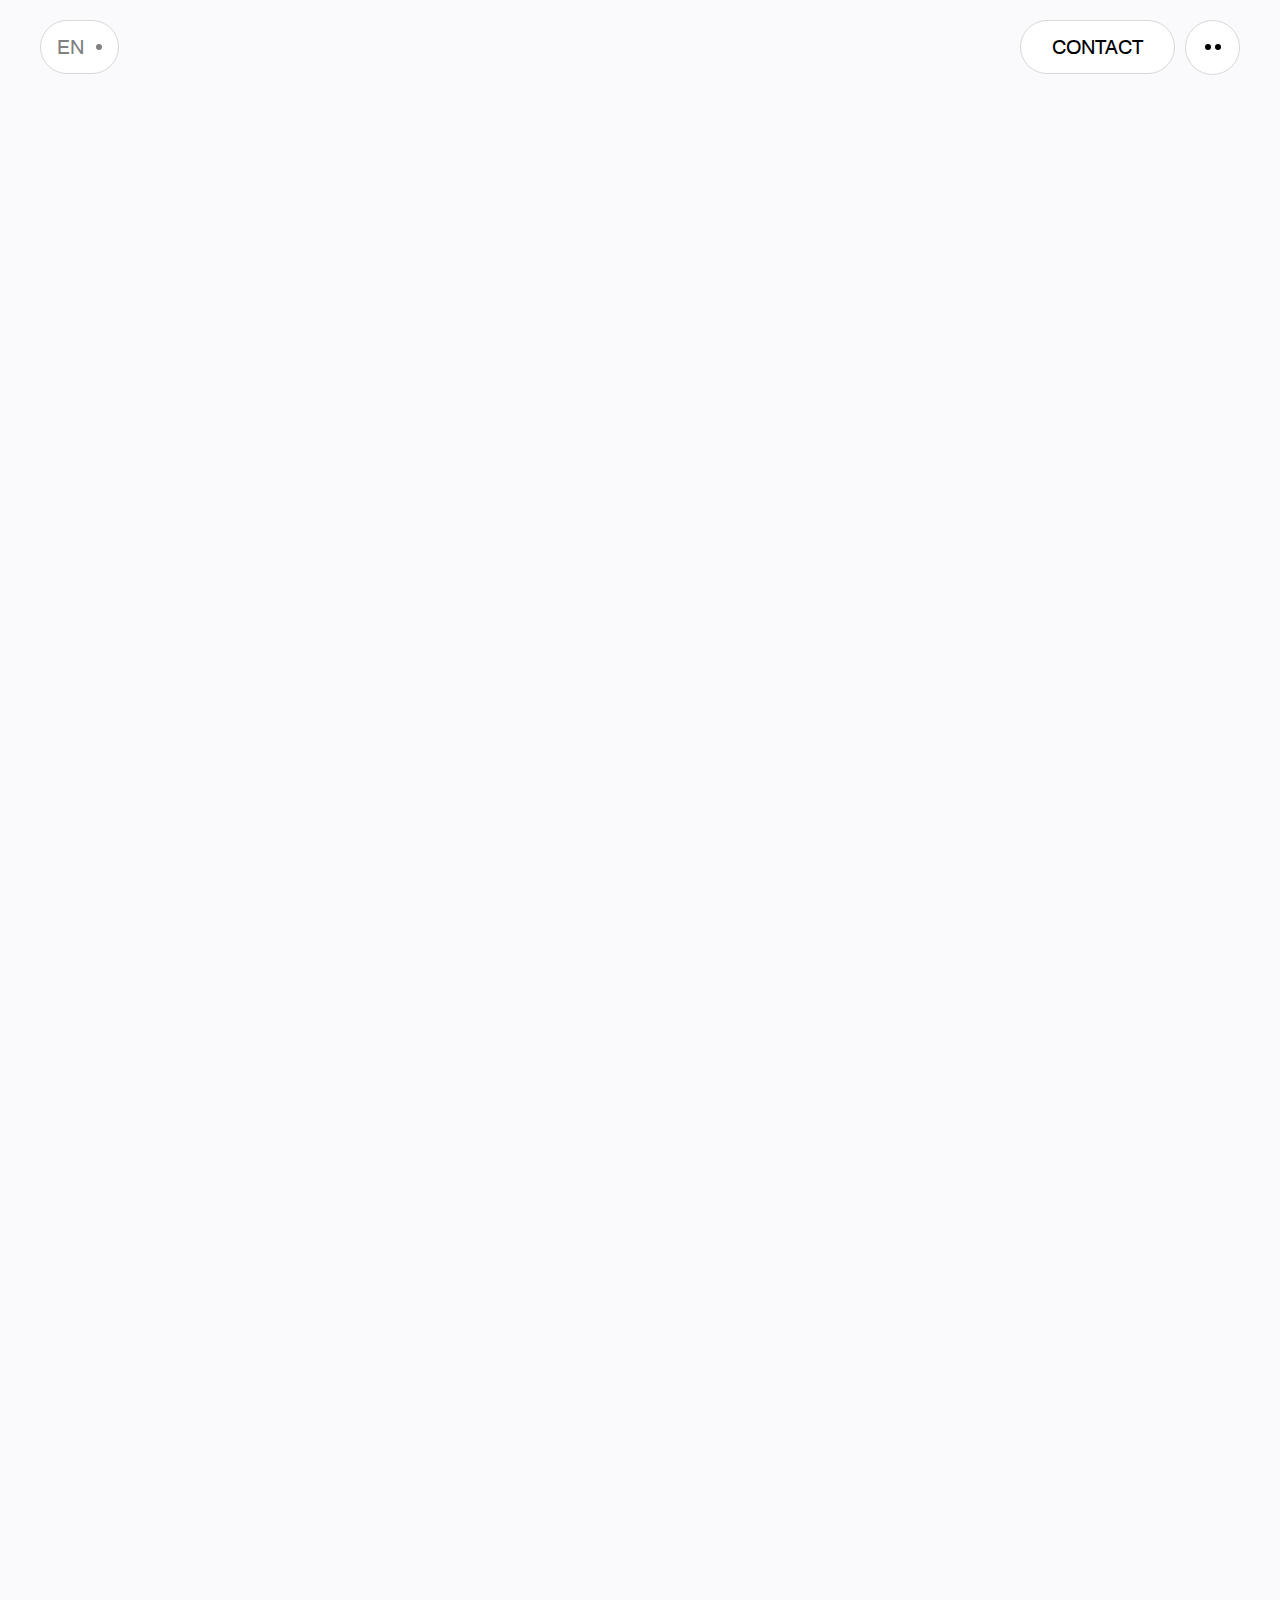
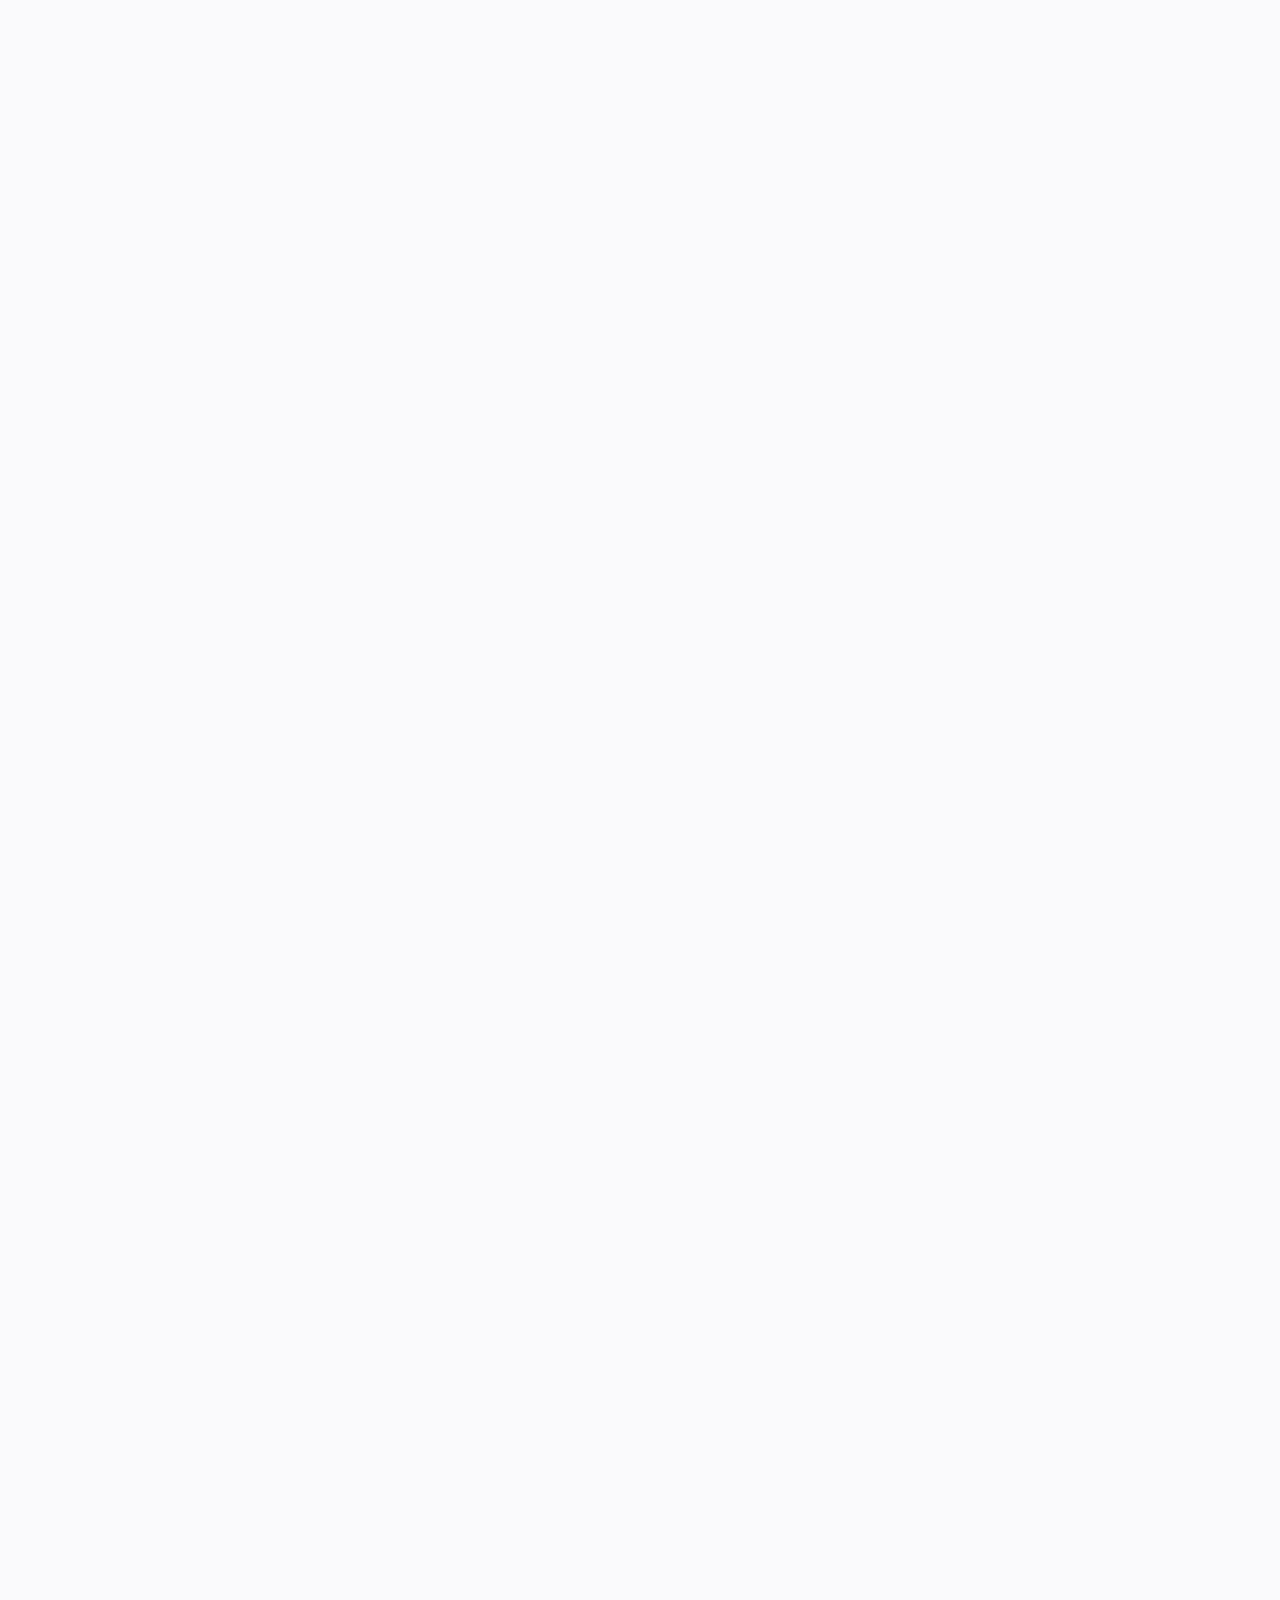
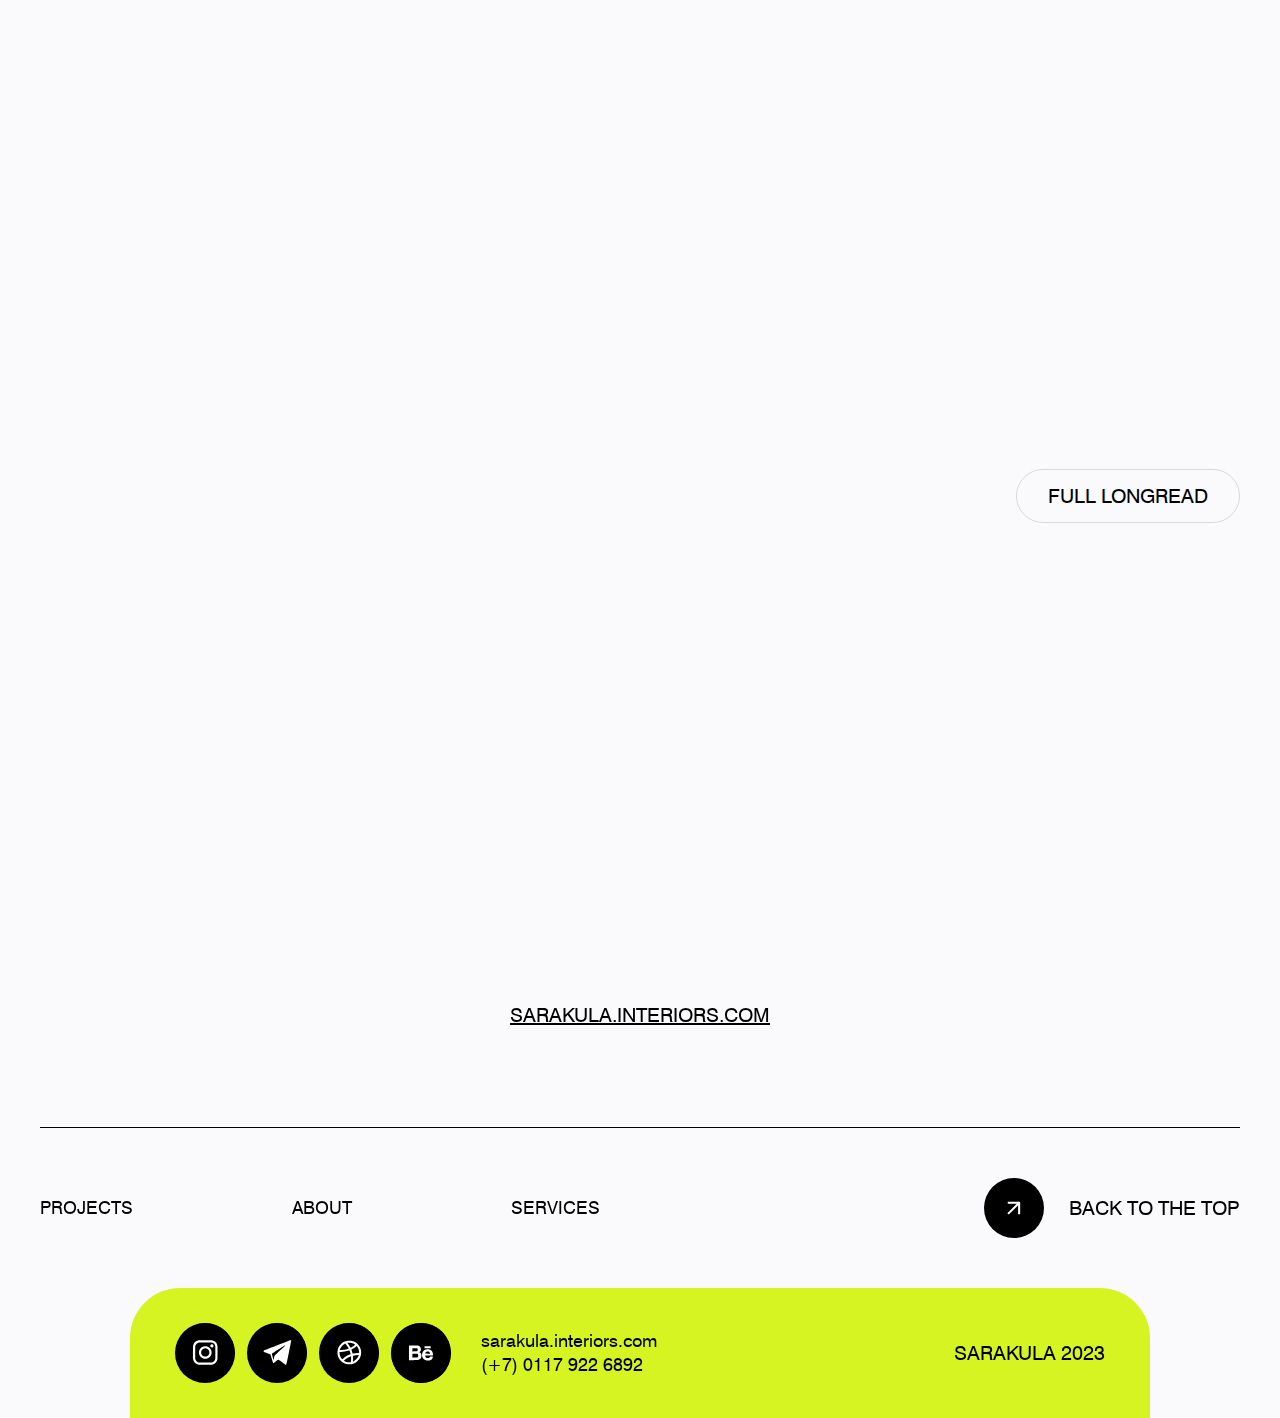
==== commit 7bccf840: "add" ====
--- a/index.html
+++ b/index.html
@@ -83,7 +83,7 @@
 		<section class="main--title">
 			<div class="container">
 				<div class="row">
-					<h1 class="h1 en watch-animation">WE ARE <span class="accent">SARAKULA</span> INTERIORS STUDIO</h1>
+					<h1 class="h1 en watch-animation"> WE ARE <span class="accent">SARAKULA</span> INTERIORS STUDIO</h1>
 					<h1 class="h1 ru watch-animation">МЫ ИНТЕРЬЕР СТУДИЯ <span class="accent">САРАКУЛА</span></h1>
 				</div>
 			</div>
@@ -95,8 +95,8 @@
 						<h2 class="h2 en watch-animation">projects</h2>
 						<h2 class="h2 ru watch-animation">проекты</h2>
 					</div>
-					<div class="main--projects__grid">
-						<a href="case-repair.html" class="main--projects__item watch-animation column--1">
+					<div class="main--projects__grid watch-animation">
+						<a href="case-repair.html" class="main--projects__item column--1">
 							<img src="img/projects/1.png" alt="#">
 							<div class="main--projects__item--info en">
 								<h3 class="h3 accent">academy 40</h3>
@@ -117,7 +117,7 @@
 								</ul>
 							</div>
 						</a>
-						<a href="case-realized.html" class="main--projects__item watch-animation column--2">
+						<a href="case-realized.html" class="main--projects__item column--2">
 							<img src="img/projects/2.png" alt="#">
 							<div class="main--projects__item--info en">
 								<h3 class="h3 accent">academy 40</h3>
@@ -138,7 +138,7 @@
 								</ul>
 							</div>
 						</a>
-						<div class="main--projects__text main--projects__item watch-animation column--3">
+						<div class="main--projects__text main--projects__item column--3">
 							<div class="main--projects__text--wrapper en">
 								<p>
 									In a unique combination of innovation and design that gives used coffee capsules a second life, the outsole and insole
@@ -165,7 +165,7 @@
 								</p>
 							</div>
 						</div>
-						<a href="case-repair.html" class="main--projects__item watch-animation column--4">
+						<a href="case-repair.html" class="main--projects__item column--4">
 							<img src="img/projects/3.png" alt="#">
 							<div class="main--projects__item--info en">
 								<h3 class="h3 accent">academy 40</h3>
@@ -186,7 +186,7 @@
 								</ul>
 							</div>
 						</a>
-						<a href="case-realized.html" class="main--projects__item watch-animation column--5">
+						<a href="case-realized.html" class="main--projects__item column--5">
 							<video loop muted autoplay playsinline poster="img/projects/4.png">
 								<source src="img/projects/55.webm" type="video/webm" />
 								<source src="img/projects/55.mp4" type="video/mp4" />
@@ -210,7 +210,7 @@
 								</ul>
 							</div>
 						</a>
-						<a href="case-repair.html" class="main--projects__item watch-animation column--6">
+						<a href="case-repair.html" class="main--projects__item column--6">
 							<img src="img/projects/5.png" alt="#">
 							<div class="main--projects__item--info en">
 								<h3 class="h3 accent">academy 35</h3>
@@ -231,7 +231,7 @@
 								</ul>
 							</div>
 						</a>
-						<a href="case-realized.html" class="main--projects__item watch-animation column--7">
+						<a href="case-realized.html" class="main--projects__item column--7">
 							<img src="img/projects/6.png" alt="#">
 							<div class="main--projects__item--info en">
 								<h3 class="h3 accent">academy 40</h3>
@@ -252,7 +252,7 @@
 								</ul>
 							</div>
 						</a>
-						<a href="case-repair.html" class="main--projects__item watch-animation column--8">
+						<a href="case-repair.html" class="main--projects__item column--8">
 							<img src="img/projects/7.png" alt="#">
 							<div class="main--projects__item--info en">
 								<h3 class="h3 accent">academy 40</h3>
@@ -273,7 +273,7 @@
 								</ul>
 							</div>
 						</a>
-						<a href="case-realized.html" class="main--projects__item watch-animation column--9">
+						<a href="case-realized.html" class="main--projects__item column--9">
 							<img src="img/projects/8.png" alt="#">
 							<div class="main--projects__item--info en">
 								<h3 class="h3 accent">academy 40</h3>
--- a/css/main.min.css
+++ b/css/main.min.css
@@ -1 +1 @@
-@font-face{font-family:swis;font-style:normal;font-weight:400;src:url(../fonts/Swiss721_BT.eot);src:url(../fonts/Swiss721_BT.eot?#iefix) format("embedded-opentype"),url(../fonts/Swiss721_BT.woff) format("woff"),url(../fonts/Swiss721_BT.ttf) format("truetype")}*{-webkit-box-sizing:border-box;box-sizing:border-box;margin:0;padding:0}:after,:before{-webkit-box-sizing:border-box;box-sizing:border-box}::-webkit-input-placeholder{color:#666;opacity:1}:-moz-placeholder,::-moz-placeholder{color:#666;opacity:1}:-ms-input-placeholder{color:#666;opacity:1}body input:focus:required:invalid,body textarea:focus:required:invalid{color:#666}body input:required:valid,body textarea:required:valid{color:#666}body{-webkit-box-orient:vertical;-webkit-box-direction:normal;background-color:#fafafc;display:-webkit-box;display:-ms-flexbox;display:flex;-ms-flex-direction:column;flex-direction:column;font-family:swis,sans-serif;font-size:18px;height:100%;line-height:24px;min-width:320px;overflow-x:hidden;position:relative}body.overflow{overflow:hidden}.img-responsive{display:block;height:auto;max-width:100%}img{max-width:100%}a{color:#000;text-decoration:none}ul{list-style-type:none}section{position:relative}.h1,.h2,.h3,.h4,.h5,.h6,h1,h2,h3,h4,h5,h6{font-weight:400}.h1:first-letter,.h2:first-letter,.h3:first-letter,.h4:first-letter,.h5:first-letter,.h6:first-letter,h1:first-letter,h2:first-letter,h3:first-letter,h4:first-letter,h5:first-letter,h6:first-letter{text-transform:uppercase}.h1,h1{font-size:96px;letter-spacing:-.01em;line-height:115px}.h2,h2{font-size:72px;line-height:86px}.h3,h3{font-size:32px;line-height:38px}.accent{background-color:#d6f422;padding-left:3px;padding-right:3px}::-moz-selection{background-color:#d6f422;color:#fafafc}::selection{background-color:#d6f422;color:#fafafc}.container{margin:0 auto;max-width:1488px}.menu{background-color:#fafafc;border-left:1px solid #d8d8d8;height:100%;max-width:722px;min-height:100vh;opacity:0;position:fixed;right:-100%;top:0;-webkit-transition:opacity .5s ease;-o-transition:opacity .5s ease;transition:opacity .5s ease;width:100%;z-index:-2}.menu .list{counter-reset:li;margin-bottom:14%;max-width:420px}.menu .list li{-webkit-box-align:start;-ms-flex-align:start;align-items:flex-start;display:-webkit-box;display:-ms-flexbox;display:flex;font-size:88px;gap:17px;line-height:105px;margin-bottom:10px}.menu .list li:before{content:"0" counter(li);counter-increment:li;font-size:20px;line-height:24px}.menu .list li:last-child{margin-bottom:0}.menu .list li a{display:block;-webkit-transition:background-color .3s ease;-o-transition:background-color .3s ease;transition:background-color .3s ease;width:100%}.menu .list li a:first-letter{text-transform:uppercase}.menu .list li:focus a,.menu .list li:hover a{background-color:#d6f422}.menu .list li.current-menu-item a{background-color:#d6f422}.menu--wrapper{-webkit-box-orient:vertical;-webkit-box-direction:normal;-ms-flex-direction:column;flex-direction:column;height:100%;overflow-y:auto;padding:170px 35px 35px}.menu--wrapper,.menu--wrapper__contacts{-webkit-box-pack:justify;-ms-flex-pack:justify;display:-webkit-box;display:-ms-flexbox;display:flex;justify-content:space-between}.menu--wrapper__contacts{gap:20px}.menu--wrapper__contacts--left{-webkit-box-orient:vertical;-webkit-box-direction:normal;display:-webkit-box;display:-ms-flexbox;display:flex;-ms-flex-direction:column;flex-direction:column;gap:15px}.menu--wrapper__contacts--left a{display:inline-block;-webkit-transition:background-color .3s ease;-o-transition:background-color .3s ease;transition:background-color .3s ease;width:-webkit-fit-content;width:-moz-fit-content;width:fit-content}.menu--wrapper__contacts--left a:hover{background-color:#d6f422}.menu--wrapper__contacts--right .social{display:-webkit-box;display:-ms-flexbox;display:flex;-ms-flex-wrap:wrap;flex-wrap:wrap;gap:10px}.menu.active{opacity:1;right:0;z-index:2}.menu--footer .list{-webkit-box-pack:justify;-ms-flex-pack:justify;display:-webkit-box;display:-ms-flexbox;display:flex;justify-content:space-between;width:560px}.menu--footer .list li{text-transform:uppercase}.menu--footer .list li:hover a{text-decoration:underline}.button{background-color:#fff;border:1px solid #d8d8d8;border-radius:53px;font-size:20px;line-height:24px;line-height:1;padding:16px 31px;text-transform:uppercase;-webkit-transition:border .3s ease,background-color .3s ease,color .3s ease;-o-transition:border .3s ease,background-color .3s ease,color .3s ease;transition:border .3s ease,background-color .3s ease,color .3s ease}.button:focus,.button:hover{background-color:#000;border:1px solid #000;color:#fff}.social{display:-webkit-box;display:-ms-flexbox;display:flex;-ms-flex-wrap:wrap;flex-wrap:wrap;gap:12px}.social a{background-color:#000;border-radius:50%;display:block;height:60px;overflow:hidden;-webkit-transition:opacity .3s ease;-o-transition:opacity .3s ease;transition:opacity .3s ease;width:60px}.social a img{-webkit-transition:-webkit-transform .3s ease;transition:-webkit-transform .3s ease;-o-transition:transform .3s ease;transition:transform .3s ease;transition:transform .3s ease,-webkit-transform .3s ease}.social a:hover{opacity:.7}.social a:hover img{-webkit-transform:scale(1.1);-ms-transform:scale(1.1);transform:scale(1.1)}.top{-webkit-box-align:center;-ms-flex-align:center;-webkit-box-pack:center;-ms-flex-pack:center;align-items:center;background-color:#000;border-radius:50%;bottom:40px;color:#fff;cursor:pointer;display:-webkit-box;display:-ms-flexbox;display:flex;height:60px;justify-content:center;position:fixed;right:-100%;scroll-behavior:smooth;-webkit-transition:right 1s ease,background .3s ease;-o-transition:right 1s ease,background .3s ease;transition:right 1s ease,background .3s ease;width:60px;z-index:99}.top svg{-webkit-transition:-webkit-transform .3s ease;transition:-webkit-transform .3s ease;-o-transition:transform .3s ease;transition:transform .3s ease;transition:transform .3s ease,-webkit-transform .3s ease}.top:hover{background:#4a4a4a}.top:hover svg{-webkit-transform:scale(1.2);-ms-transform:scale(1.2);transform:scale(1.2)}form input,form textarea{border:1px solid #d8d8d8;border-radius:25px;font-family:swis,sans-serif;font-size:16px;outline:none;padding:16px 30px;text-transform:uppercase;width:100%}form textarea{resize:none}form button{cursor:pointer;margin-left:auto;max-width:200px;width:100%}.modal{-webkit-box-align:center;-ms-flex-align:center;-webkit-box-pack:center;-ms-flex-pack:center;align-items:center;-webkit-backdrop-filter:blur(10px);backdrop-filter:blur(10px);display:-webkit-box;display:-ms-flexbox;display:flex;height:100vh;justify-content:center;left:0;opacity:0;position:fixed!important;top:0;-webkit-transition:all .3s ease;-o-transition:all .3s ease;transition:all .3s ease;visibility:initial!important;width:100vw;z-index:-1}.modal:after{background-color:hsla(0,0%,50%,.569);content:"";display:block;height:100vh;left:0;position:absolute;top:0;width:100vw;z-index:0}.modal--wrapper{background-color:#fafafc;border-radius:25px;bottom:0;gap:30px;margin:auto;max-width:50%;padding:30px;position:relative;top:0;width:100%;z-index:1}.modal--wrapper,.modal--wrapper__title{-webkit-box-orient:vertical;-webkit-box-direction:normal;display:-webkit-box;display:-ms-flexbox;display:flex;-ms-flex-direction:column;flex-direction:column}.modal--wrapper__title{gap:10px}.modal--wrapper__title .close{right:30px;top:25px}.modal--wrapper form{-webkit-box-orient:vertical;-webkit-box-direction:normal;display:-webkit-box;display:-ms-flexbox;display:flex;-ms-flex-direction:column;flex-direction:column;gap:15px}.modal.active{opacity:1;z-index:99999}.close{-webkit-box-align:center;-ms-flex-align:center;-webkit-box-pack:center;-ms-flex-pack:center;align-items:center;background-color:#fff;border:1px solid #d8d8d8;border-radius:50%;cursor:pointer;display:-webkit-box;display:-ms-flexbox;display:flex;gap:5px;height:55px;justify-content:center;position:absolute;right:0;top:0;-webkit-transition:background-color .3s ease,border .3s ease;-o-transition:background-color .3s ease,border .3s ease;transition:background-color .3s ease,border .3s ease;width:55px;z-index:1}.close.en,.close.ru{position:absolute!important}.close span{background-color:#fff;background-color:#000;border-radius:8px;display:block;height:3px;position:absolute;-webkit-transition:all .3s ease;-o-transition:all .3s ease;transition:all .3s ease;width:24px}.close span:first-child{left:28%;-webkit-transform:rotate(45deg);-ms-transform:rotate(45deg);transform:rotate(45deg)}.close span:last-child{right:28%;-webkit-transform:rotate(-45deg);-ms-transform:rotate(-45deg);transform:rotate(-45deg)}.close:hover{background-color:#000;border:1px solid #000}.close:hover span{background-color:#fff}.hidden{display:none}.watch-animation{-webkit-animation-delay:.3s;animation-delay:.3s;-webkit-animation-duration:3s;animation-duration:3s;-webkit-animation-fill-mode:both;animation-fill-mode:both;-webkit-animation-timing-function:cubic-bezier(.19,1,.22,1);animation-timing-function:cubic-bezier(.19,1,.22,1);opacity:0}.fade-in-left{-webkit-animation-name:FadeInLeft2;animation-name:FadeInLeft2}.fade-in-right{-webkit-animation-name:FadeInRight;animation-name:FadeInRight}.fade-in-bottom{-webkit-animation-name:FadeInBottom;animation-name:FadeInBottom}.fade-in-scale{-webkit-animation-name:FadeInScale;animation-name:FadeInScale}@-webkit-keyframes FadeInLeft2{0%{opacity:0;-webkit-transform:translate3d(-375px,0,0);transform:translate3d(-375px,0,0)}to{opacity:1;-webkit-transform:none;transform:none}}@keyframes FadeInLeft2{0%{opacity:0;-webkit-transform:translate3d(-375px,0,0);transform:translate3d(-375px,0,0)}to{opacity:1;-webkit-transform:none;transform:none}}@-webkit-keyframes FadeInRight{0%{opacity:0;-webkit-transform:translate3d(375px,0,0);transform:translate3d(375px,0,0)}to{opacity:1;-webkit-transform:none;transform:none}}@keyframes FadeInRight{0%{opacity:0;-webkit-transform:translate3d(375px,0,0);transform:translate3d(375px,0,0)}to{opacity:1;-webkit-transform:none;transform:none}}@-webkit-keyframes FadeInBottom{0%{opacity:0;-webkit-transform:translateY(100px);transform:translateY(100px)}to{opacity:1;-webkit-transform:none;transform:none}}@keyframes FadeInBottom{0%{opacity:0;-webkit-transform:translateY(100px);transform:translateY(100px)}to{opacity:1;-webkit-transform:none;transform:none}}@-webkit-keyframes FadeInScale{0%{opacity:0;-webkit-transform:scale(0);transform:scale(0)}to{opacity:1;-webkit-transform:scale(1);transform:scale(1)}}@keyframes FadeInScale{0%{opacity:0;-webkit-transform:scale(0);transform:scale(0)}to{opacity:1;-webkit-transform:scale(1);transform:scale(1)}}@-webkit-keyframes fadeIn{0%{opacity:0}to{opacity:1}}@keyframes fadeIn{0%{opacity:0}to{opacity:1}}.header{background-color:#fafafc;margin-bottom:75px;min-height:94px}.header--wrapper{-webkit-box-align:center;-ms-flex-align:center;align-items:center;background-color:#fafafc;display:-webkit-box;display:-ms-flexbox;display:flex;gap:20px;margin:0 auto;max-width:1488px;min-height:54px;padding-bottom:20px;padding-top:20px;position:fixed;width:100%;z-index:999}.header--wrapper__language{cursor:pointer;position:relative;-webkit-user-select:none;-moz-user-select:none;-ms-user-select:none;user-select:none}.header--wrapper__language .button{-webkit-box-align:center;-ms-flex-align:center;align-items:center;background-color:#fff;border:1px solid #d8d8d8;border-radius:53px;color:grey;display:-webkit-box;display:-ms-flexbox;display:flex;font-size:20px;gap:12px;line-height:24px;line-height:1;padding:16px;text-transform:uppercase;-webkit-transition:background-color .3s ease,color .3s ease,border .3s ease;-o-transition:background-color .3s ease,color .3s ease,border .3s ease;transition:background-color .3s ease,color .3s ease,border .3s ease}.header--wrapper__language .button:after{background-color:grey;border-radius:50%;content:"";display:block;height:6px;-webkit-transition:background-color .3s ease;-o-transition:background-color .3s ease;transition:background-color .3s ease;width:6px}.header--wrapper__language:focus .button,.header--wrapper__language:hover .button{background-color:#000;border:1px solid #000;color:#fff}.header--wrapper__language:focus .button:after,.header--wrapper__language:hover .button:after{background-color:#fff}.header--wrapper__contact{cursor:pointer;margin-left:auto;margin-right:65px;-webkit-user-select:none;-moz-user-select:none;-ms-user-select:none;user-select:none}.header--wrapper__menu{-webkit-box-align:center;-ms-flex-align:center;-webkit-box-pack:center;-ms-flex-pack:center;align-items:center;background-color:#fff;border:1px solid #d8d8d8;border-radius:50%;cursor:pointer;display:-webkit-box;display:-ms-flexbox;display:flex;gap:5px;height:55px;justify-content:center;position:absolute;right:0;-webkit-transition:background-color .3s ease,border .3s ease;-o-transition:background-color .3s ease,border .3s ease;transition:background-color .3s ease,border .3s ease;width:55px;z-index:1}.header--wrapper__menu span{background-color:#000;border-radius:50%;display:block;height:6px;position:absolute;-webkit-transition:all .3s ease;-o-transition:all .3s ease;transition:all .3s ease;width:6px}.header--wrapper__menu span:first-child{left:calc(50% - 8px)}.header--wrapper__menu span:last-child{right:calc(50% - 8px)}.header--wrapper__menu:hover{background-color:#000;border:1px solid #000}.header--wrapper__menu:hover span{background-color:#fff}.header--wrapper__menu.active{-webkit-animation-duration:1s;animation-duration:1s;-webkit-animation-name:fadeIn;animation-name:fadeIn;background-color:#000;border:1px solid #000;position:fixed;right:35px;-webkit-transition:right .5s ease;-o-transition:right .5s ease;transition:right .5s ease;z-index:3}.header--wrapper__menu.active span{background-color:#fff;border-radius:8px;height:3px;width:24px}.header--wrapper__menu.active span:first-child{left:28%;-webkit-transform:rotate(45deg);-ms-transform:rotate(45deg);transform:rotate(45deg)}.header--wrapper__menu.active span:last-child{right:28%;-webkit-transform:rotate(-45deg);-ms-transform:rotate(-45deg);transform:rotate(-45deg)}.header--wrapper__back{background-color:#fafafc;border:1px solid #d8d8d8;border-radius:50%;cursor:pointer;height:56px;outline:none;-webkit-transform:rotate(-90deg);-ms-transform:rotate(-90deg);transform:rotate(-90deg);-webkit-transition:border .3s ease,background-color .3s ease;-o-transition:border .3s ease,background-color .3s ease;transition:border .3s ease,background-color .3s ease;width:56px}.header--wrapper__back path{-webkit-transition:fill .3s ease;-o-transition:fill .3s ease;transition:fill .3s ease}.header--wrapper__back:hover{background-color:#000;border:1px solid #000}.header--wrapper__back:hover path{fill:#fff}.main{-webkit-box-flex:1;-ms-flex:1 1 auto;flex:1 1 auto;margin-bottom:120px}.main--title{margin-bottom:200px}.main--title .h1{margin:0 auto;max-width:900px;text-transform:uppercase}.main--projects{margin-bottom:120px}.main--projects__title{-webkit-box-align:center;-ms-flex-align:center;align-items:center;display:-webkit-box;display:-ms-flexbox;display:flex;gap:24px;margin-bottom:48px}.main--projects__grid{-ms-grid-columns:1fr 24px 1fr 24px 1fr;-ms-grid-rows:auto;display:-ms-grid;display:grid;gap:24px;grid-template-columns:repeat(3,1fr);grid-template-rows:auto}.main--projects__grid>:first-child{-ms-grid-column:1;-ms-grid-row:1}.main--projects__grid>:nth-child(2){-ms-grid-column:3;-ms-grid-row:1}.main--projects__grid>:nth-child(3){-ms-grid-column:5;-ms-grid-row:1}.main--projects__item{border-radius:16px;display:-webkit-box;display:-ms-flexbox;display:flex;max-height:740px;overflow:hidden;position:relative;-webkit-transition:background .3s ease;-o-transition:background .3s ease;transition:background .3s ease}.main--projects__item img,.main--projects__item video{height:100%;-o-object-fit:cover;object-fit:cover;-o-object-position:center;object-position:center;width:100%}.main--projects__item--info{-webkit-box-orient:vertical;-webkit-box-direction:normal;bottom:16px!important;color:#fff;display:-webkit-box;display:-ms-flexbox;display:flex;-ms-flex-direction:column;flex-direction:column;left:0;opacity:0;padding-left:16px;padding-right:16px;position:absolute;top:auto;-webkit-transition:opacity .3s ease;-o-transition:opacity .3s ease;transition:opacity .3s ease;width:100%}.main--projects__item--info.en,.main--projects__item--info.ru{position:absolute!important}.main--projects__item--info .h3{color:#000;margin-bottom:16px;text-transform:uppercase;width:-webkit-fit-content;width:-moz-fit-content;width:fit-content}.main--projects__item--info span{display:inline-block;font-size:20px;line-height:24px;margin-bottom:16px;max-width:240px;text-transform:uppercase}.main--projects__item--info ul{display:-webkit-box;display:-ms-flexbox;display:flex;-ms-flex-wrap:wrap;flex-wrap:wrap;gap:5px}.main--projects__item--info ul li{-webkit-box-align:center;-ms-flex-align:center;align-items:center;display:-webkit-box;display:-ms-flexbox;display:flex;font-size:14px;gap:10px;text-transform:uppercase}.main--projects__item--info ul li span{-webkit-box-orient:vertical;-webkit-box-direction:normal;display:-webkit-box;display:-ms-flexbox;display:flex;-ms-flex-direction:column;flex-direction:column;gap:2px;margin:0}.main--projects__item--info ul li span:after,.main--projects__item--info ul li span:before{background-color:#fff;border-radius:50%;content:"";display:block;height:4px;min-width:4px}.main--projects__item.column--1{-ms-grid-row-span:1;-ms-grid-column-span:1;grid-area:1/1/2/2;-ms-grid-column:1;-ms-grid-row:1}.main--projects__item.column--2{-ms-grid-row-span:1;-ms-grid-column-span:1;grid-area:1/2/2/3;-ms-grid-column:2;-ms-grid-row:1}.main--projects__item.column--3{-ms-grid-row-span:1;-ms-grid-column-span:1;grid-area:1/3/2/4;-ms-grid-column:3;-ms-grid-row:1}.main--projects__item.column--4{-ms-grid-row-span:1;-ms-grid-column-span:3;grid-area:2/1/3/4;-ms-grid-column:1;-ms-grid-row:2}.main--projects__item.column--5{-ms-grid-row-span:1;-ms-grid-column-span:1;grid-area:3/1/4/2;-ms-grid-column:1;-ms-grid-row:3}.main--projects__item.column--6{-ms-grid-row-span:1;-ms-grid-column-span:1;grid-area:3/2/4/3;-ms-grid-column:2;-ms-grid-row:3}.main--projects__item.column--7{-ms-grid-row-span:1;-ms-grid-column-span:1;grid-area:3/3/4/4;-ms-grid-column:3;-ms-grid-row:3}.main--projects__item.column--8{-ms-grid-row-span:1;-ms-grid-column-span:2;grid-area:4/1/5/3;-ms-grid-column:1;-ms-grid-row:4}.main--projects__item.column--9{-ms-grid-row-span:1;-ms-grid-column-span:1;grid-area:4/3/5/4;-ms-grid-column:3;-ms-grid-row:4}.main--projects__item:after{background:-webkit-gradient(linear,left bottom,left top,from(rgba(0,0,0,.5)),to(rgba(0,0,0,0)));background:-o-linear-gradient(bottom,rgba(0,0,0,.5) 0,rgba(0,0,0,0) 100%);background:linear-gradient(0deg,rgba(0,0,0,.5),rgba(0,0,0,0));bottom:-100%;content:"";height:100%;left:0;position:absolute;width:100%}.main--projects__item:focus:not(.main--projects__text) img,.main--projects__item:focus:not(.main--projects__text) video,.main--projects__item:hover:not(.main--projects__text) img,.main--projects__item:hover:not(.main--projects__text) video{-webkit-transform:scale(1.08);-ms-transform:scale(1.08);transform:scale(1.08)}.main--projects__item:focus:not(.main--projects__text):after,.main--projects__item:hover:not(.main--projects__text):after{bottom:0}.main--projects__item:focus:not(.main--projects__text) .main--projects__item--info,.main--projects__item:hover:not(.main--projects__text) .main--projects__item--info{opacity:1;z-index:1}.main--projects__text--wrapper{-webkit-box-orient:vertical;-webkit-box-direction:normal;display:-webkit-box;display:-ms-flexbox;display:flex;-ms-flex-direction:column;flex-direction:column;gap:25px}.main--services{margin-bottom:120px}.main--services__title{-webkit-box-align:center;-ms-flex-align:center;align-items:center;display:-webkit-box;display:-ms-flexbox;display:flex;gap:24px;margin-bottom:120px}.main--services__wrapper{margin-left:auto;max-width:860px}.main--services__item{margin-bottom:25px}.main--services__item .h3{-webkit-box-align:center;-ms-flex-align:center;-webkit-box-pack:justify;-ms-flex-pack:justify;align-items:center;border-bottom:1px solid #000;cursor:pointer;display:-webkit-box;display:-ms-flexbox;display:flex;justify-content:space-between;padding:0 0 30px;-webkit-transition:padding-left .3s ease;-o-transition:padding-left .3s ease;transition:padding-left .3s ease;-webkit-user-select:none;-moz-user-select:none;-ms-user-select:none;user-select:none}.main--services__item .h3 span{padding-left:3px;padding-right:3px;-webkit-transition:background-color .3s ease;-o-transition:background-color .3s ease;transition:background-color .3s ease}.main--services__item--wrapper{max-height:0;overflow:hidden;padding-left:30px}.main--services__item--text{-webkit-box-orient:vertical;-webkit-box-direction:normal;display:-webkit-box;display:-ms-flexbox;display:flex;-ms-flex-direction:column;flex-direction:column;gap:30px}.main--services__item:hover .h3{padding-left:30px}.main--services__item.active .h3{padding-left:30px}.main--services__item.active .h3 span:first-child{background-color:#d6f422}.main--services__item.active .main--services__item--wrapper{max-height:900px;padding-top:20px}.main--services__button{background-color:#fafafc;display:block;margin-left:auto;margin-top:28px;max-width:-webkit-fit-content;max-width:-moz-fit-content;max-width:fit-content}.main--connect{-webkit-box-align:center;-ms-flex-align:center;-webkit-box-pack:center;-ms-flex-pack:center;align-items:center;justify-content:center}.main--connect,.main--connect .h1{display:-webkit-box;display:-ms-flexbox;display:flex}.main--connect .h1{-webkit-box-orient:vertical;-webkit-box-direction:normal;-ms-flex-direction:column;flex-direction:column;margin:0 auto;max-width:922px;text-transform:uppercase;width:922px}.main--connect .h1 span:last-child{margin-left:auto}.main--connect .h1 h2{font-size:96px;letter-spacing:-.01em;line-height:115px}.main--connect .h1 h2:last-child{margin-left:auto}.main--connect__mail{display:block;font-size:20px;line-height:24px;margin-top:150px;text-align:center;text-decoration:underline;text-transform:uppercase;-webkit-transition:opacity .3s ease;-o-transition:opacity .3s ease;transition:opacity .3s ease}.main--connect__mail:hover{opacity:.7}.main--about__wrapper{-webkit-box-pack:center;-ms-flex-pack:center;-webkit-box-align:start;-ms-flex-align:start;align-items:flex-start;display:-webkit-box;display:-ms-flexbox;display:flex;-ms-flex-wrap:wrap;flex-wrap:wrap;gap:150px;justify-content:center}.main--about__wrapper--left{-webkit-box-flex:1;-ms-flex:1 1 480px;flex:1 1 480px;max-width:480px}.main--about__wrapper--left .h1{line-height:.9;margin-bottom:60px}.main--about__wrapper--text{-webkit-box-orient:vertical;-webkit-box-direction:normal;display:-webkit-box;display:-ms-flexbox;display:flex;-ms-flex-direction:column;flex-direction:column;gap:30px}.main--about__wrapper--right{-webkit-box-flex:1;border-radius:16px;-ms-flex:1 1 370px;flex:1 1 370px;max-width:370px;overflow:hidden}.main--about__wrapper--right img{-o-object-fit:cover;object-fit:cover;width:100%}.services .main--services{margin-bottom:0;min-height:-webkit-fit-content;min-height:-moz-fit-content;min-height:fit-content}.services .main--services__wrapper{max-width:100%;width:100%}.services .main--services__item .h3{-webkit-box-pack:start;-ms-flex-pack:start;-webkit-box-align:start;-ms-flex-align:start;align-items:flex-start;border-bottom:none;font-size:88px;gap:17px;justify-content:flex-start;line-height:105px;padding-bottom:0}.services .main--services__item .h3 span{display:inline-block;text-transform:lowercase}.services .main--services__item .h3 span:first-letter{text-transform:uppercase}.services .main--services__item .h3 span:first-child{font-size:20px;line-height:1;padding-top:10px}.services .main--services__item--wrapper{display:-webkit-box;display:-ms-flexbox;display:flex;gap:90px;padding-left:44px}.services .main--services__item--text{-webkit-box-flex:1;-ms-flex:1 1 calc(55% - 90px);flex:1 1 calc(55% - 90px);max-width:58%;padding-left:0;padding-top:0}.services .main--services__item--image{-webkit-box-flex:1;-ms-flex:1 1 calc(25% - 90px);flex:1 1 calc(25% - 90px);max-width:-webkit-fit-content;max-width:-moz-fit-content;max-width:fit-content}.services .main--services__item:hover .h3{padding-left:0}.services .main--services__item:hover .h3 span:last-child{background-color:#d6f422}.services .main--services__item.active .h3{padding-left:0}.services .main--services__item.active .h3 span{background-color:transparent}.services .main--services__item.active .h3 span:last-child{background-color:#d6f422}.services .main--services__item.active .main--services__item--text{padding-left:0;padding-top:0}.services .main--services__item.active .main--services__item--wrapper{padding-bottom:119px;padding-left:44px;padding-top:100px}.projects .main--projects{margin-bottom:0}.case--repair .row{-webkit-box-orient:vertical;-webkit-box-direction:normal;display:-webkit-box;display:-ms-flexbox;display:flex;-ms-flex-direction:column;flex-direction:column;gap:50px}.case--repair .subtitle{display:inline-block;max-width:720px}.case--repair .subtitle.left{margin-left:auto}.case--repair .subtitle.right{margin-right:auto}.case--repair__title{margin-bottom:75px}.case--repair__title--wrapper{-webkit-box-pack:justify;-ms-flex-pack:justify;display:-webkit-box;display:-ms-flexbox;display:flex;gap:50px;justify-content:space-between}.case--repair__title--left{-webkit-box-orient:vertical;-webkit-box-direction:normal;display:-webkit-box;display:-ms-flexbox;display:flex;-ms-flex-direction:column;flex-direction:column;gap:10px}.case--repair__title--right{-webkit-box-align:end;-ms-flex-align:end;-webkit-box-pack:justify;-ms-flex-pack:justify;align-items:flex-end;display:-webkit-box;display:-ms-flexbox;display:flex;-ms-flex-wrap:wrap;flex-wrap:wrap;gap:20px;justify-content:space-between;max-width:719px}.case--repair__title--block{-webkit-box-orient:vertical;-webkit-box-direction:normal;-webkit-box-flex:1;display:-webkit-box;display:-ms-flexbox;display:flex;-ms-flex:1 1 calc(33% - 20px);flex:1 1 calc(33% - 20px);-ms-flex-direction:column;flex-direction:column;max-width:219px}.case--repair__title--block span{text-transform:uppercase}.case--repair__title--block .overhead{color:grey;font-size:14px}.case--repair__title--block .name{-webkit-box-orient:vertical;-webkit-box-direction:normal;display:-webkit-box;display:-ms-flexbox;display:flex;-ms-flex-direction:column;flex-direction:column;font-size:20px}.case--repair__mainImage img{-o-object-fit:cover;object-fit:cover;width:100%}.case--repair__about--images{display:-webkit-box;display:-ms-flexbox;display:flex;-ms-flex-wrap:wrap;flex-wrap:wrap;gap:10px}.case--repair__about--images img{-webkit-box-flex:1;display:inline-block;-ms-flex:1 1 calc(33% - 10px);flex:1 1 calc(33% - 10px);max-width:33%}.case--repair__concept--images{display:-webkit-box;display:-ms-flexbox;display:flex;-ms-flex-wrap:wrap;flex-wrap:wrap;gap:5px}.case--repair__concept--images img{-webkit-box-flex:1;display:inline-block;-ms-flex:1 1 calc(50% - 5px);flex:1 1 calc(50% - 5px);max-width:50%}.case--repair__process--images{display:-webkit-box;display:-ms-flexbox;display:flex;-ms-flex-wrap:wrap;flex-wrap:wrap;gap:24px}.case--repair__process--images img{-webkit-box-flex:1;display:inline-block;-ms-flex:1 1 calc(33% - 24px);flex:1 1 calc(33% - 24px);max-width:33%}.case--repair__about,.case--repair__concept,.case--repair__mainImage{margin-bottom:100px}.footer{-webkit-box-flex:0;-ms-flex:0 1 auto;flex:0 1 auto}.footer--wrapper{-webkit-box-orient:vertical;-webkit-box-direction:normal;border-top:1px solid #000;display:-webkit-box;display:-ms-flexbox;display:flex;-ms-flex-direction:column;flex-direction:column;gap:50px}.footer--wrapper__top{-webkit-box-pack:justify;-ms-flex-pack:justify;justify-content:space-between;padding-top:50px}.footer--wrapper__scroll,.footer--wrapper__top{-webkit-box-align:center;-ms-flex-align:center;align-items:center;display:-webkit-box;display:-ms-flexbox;display:flex}.footer--wrapper__scroll{cursor:pointer;gap:25px}.footer--wrapper__scroll--svg{-webkit-box-align:center;-ms-flex-align:center;-webkit-box-pack:center;-ms-flex-pack:center;align-items:center;background-color:#000;border-radius:50%;display:-webkit-box;display:-ms-flexbox;display:flex;height:60px;justify-content:center;width:60px}.footer--wrapper__scroll--svg svg{-webkit-transition:-webkit-transform .3s ease;transition:-webkit-transform .3s ease;-o-transition:transform .3s ease;transition:transform .3s ease;transition:transform .3s ease,-webkit-transform .3s ease}.footer--wrapper__scroll span{font-size:20px;line-height:24px;overflow:hidden;text-transform:uppercase}.footer--wrapper__scroll span:after{background-color:#000;content:"";display:block;height:1px;left:-100%;position:relative;-webkit-transition:left .3s ease;-o-transition:left .3s ease;transition:left .3s ease;width:100%}.footer--wrapper__scroll:hover .footer--wrapper__scroll--svg{background-color:#4a4a4a}.footer--wrapper__scroll:hover svg{-webkit-transform:scale(1.2);-ms-transform:scale(1.2);transform:scale(1.2)}.footer--wrapper__scroll:hover span:after{left:0}.footer--wrapper__bottom{-webkit-box-align:center;-ms-flex-align:center;-webkit-box-pack:start;-ms-flex-pack:start;align-items:center;background-color:#d6f422;border-radius:50px 50px 0 0;display:-webkit-box;display:-ms-flexbox;display:flex;gap:30px;justify-content:flex-start;margin:0 auto;max-width:85%;padding:35px 45px;width:100%}.footer--wrapper__copyright{display:inline-block;font-size:20px;line-height:24px;margin-left:auto;text-transform:uppercase;white-space:nowrap}@media only screen and (max-width:1490px){.container,.header--wrapper{max-width:1200px}.case--repair__about--images{-webkit-box-pack:justify;-ms-flex-pack:justify;justify-content:space-between}.case--repair__about--images img{max-width:32%}.case--repair__concept--images{-webkit-box-pack:justify;-ms-flex-pack:justify;justify-content:space-between}.case--repair__concept--images img{max-width:49%}.case--repair__process--images{-webkit-box-pack:justify;-ms-flex-pack:justify;gap:10px;justify-content:space-between}.case--repair__process--images img{max-width:32%}}@media only screen and (max-width:1366px){.menu .list{margin-bottom:8%}.menu .list li{font-size:50px;line-height:77px}.menu--wrapper{padding-top:100px}.main,.main--projects,.main--services{margin-bottom:100px}.main--services__title{margin-bottom:50px}.services .main--services__item .h3{font-size:60px;line-height:80px}.services .main--services__item.active .main--services__item--wrapper{padding-bottom:50px;padding-top:50px}}@media only screen and (max-width:1200px){.h1,.main--connect .h1 h2,h1{font-size:88px;line-height:105px}.h3{font-size:24px;line-height:30px}.container .row{padding-left:15px;padding-right:15px}.header .row{padding-left:0;padding-right:0}.header--wrapper{padding-left:15px;padding-right:15px}.header--wrapper__contact{margin-right:70px}.header--wrapper__menu{right:15px}.main--title .h1,.main--title h1{max-width:840px}.main--projects__item--info span{font-size:16px;line-height:20px}.main--projects__item--info ul{gap:10px}.main--projects__item--info ul li{font-size:12px;gap:5px;line-height:1}.main--connect,.main--services{min-height:-webkit-fit-content;min-height:-moz-fit-content;min-height:fit-content}.main--about__wrapper{gap:100px}}@media only screen and (max-width:992px){body{font-size:16px;line-height:20px}.container{max-width:100%}.h1,.main--connect .h1 h2,h1{font-size:60px;line-height:80px}.h2,.services .main--services__item .h3{font-size:40px;line-height:50px}.button{font-size:16px}.menu--footer .list{width:400px}.main--projects__title{margin-bottom:20px}.main--projects__title .h2.en{max-width:145px}.main--projects__title .h2.ru{max-width:160px}.main--projects__grid{-ms-grid-columns:1fr 15px 1fr;gap:15px;grid-template-columns:repeat(2,1fr)}.main--projects__grid .column--1,.main--projects__grid .column--10,.main--projects__grid .column--11,.main--projects__grid .column--12,.main--projects__grid .column--2,.main--projects__grid .column--3,.main--projects__grid .column--4,.main--projects__grid .column--5,.main--projects__grid .column--6,.main--projects__grid .column--7,.main--projects__grid .column--8,.main--projects__grid .column--9{grid-area:initial}.main--projects__item{max-height:600px}.main--services__title .h2.en{max-width:152px}.main--services__title .h2.ru{max-width:125px}.main--services__title span{max-width:105px}.main--connect .h1{width:600px}.main--title .h1,.main--title h1{max-width:570px}.main--about__wrapper{gap:50px}.main--about__wrapper--left,.main--about__wrapper--right{max-width:40%}.services .main--services__item--wrapper{gap:20px}.modal--wrapper{max-width:80%}}@media only screen and (max-width:768px){.menu--wrapper__contacts--left{gap:10px}.menu--footer .list{gap:30px;width:-webkit-fit-content;width:-moz-fit-content;width:fit-content}.social a{height:40px;width:40px}.main--connect .h1{width:-webkit-fit-content;width:-moz-fit-content;width:fit-content}.main--about__wrapper{gap:30px}.main--about__wrapper--left,.main--about__wrapper--right{-webkit-box-flex:1;-ms-flex:1 1 calc(50% - 30px);flex:1 1 calc(50% - 30px);max-width:50%}.services .main--services__item--wrapper{-webkit-box-orient:vertical;-webkit-box-direction:normal;-ms-flex-direction:column;flex-direction:column}.services .main--services__item--text{-webkit-box-flex:100%;-ms-flex:100%;flex:100%;max-width:100%}.services .main--services__item--image{max-width:100%}.case--repair__title--wrapper{-ms-flex-wrap:wrap;flex-wrap:wrap}.footer--wrapper{gap:25px}.footer--wrapper__top{padding-top:25px}.footer--wrapper__scroll{gap:10px}.footer--wrapper__scroll--svg{height:40px;width:40px}.footer--wrapper__scroll span{font-size:16px;line-height:20px}.footer--wrapper__bottom{border-radius:25px 25px 0 0;gap:15px;max-width:100%;padding:15px 25px}.top{bottom:20px}.close,.top{height:40px;width:40px}.close span{height:2px;width:16px}.modal--wrapper{border-radius:10px;padding:20px 15px}.modal--wrapper__title .close{right:15px;top:15px}}@media only screen and (max-width:550px){.h1,h1{font-size:32px;line-height:42px}form input,form textarea{border-radius:10px;font-size:14px;padding:12px 18px}.h2,.main--connect .h1 h2,.services .main--services__item h3{font-size:28px;line-height:1.1}.h3{font-size:20px;line-height:1.1}.button{border-radius:25px;padding:10px 15px}.menu--wrapper{padding:80px 15px 15px}.menu--wrapper,.menu--wrapper__contacts{-webkit-box-pack:start;-ms-flex-pack:start;justify-content:flex-start}.header{margin-bottom:30px;min-height:82px}.header--wrapper__language .button{border-radius:25px;padding:10px}.header--wrapper__contact{margin-right:55px}.header--wrapper__menu{height:40px;width:40px}.header--wrapper__menu.active{right:15px}.header--wrapper__menu.active span{height:2px;width:16px}.header--wrapper__back{height:40px;width:40px}.header--wrapper__back svg{height:12px;width:12px}.main--title .h1,.main--title h1{font-size:32px;line-height:42px;max-width:320px}.main--projects__title span{margin-top:0;max-width:100%}.main--projects__title span.ru{max-width:100%}.main--projects__title .h2.en{max-width:102px}.main--projects__title .h2.ru{max-width:113px}.main--projects__grid{-ms-grid-columns:1fr;grid-template-columns:1fr}.main--services__title .h2.en{max-width:107px}.main--services__title .h2.ru{max-width:90px}.main--services__item--wrapper{padding-left:15px}.main--connect__mail{margin-top:50px}.main--about__wrapper--left{-webkit-box-flex:100%;-ms-flex:100%;flex:100%;max-width:100%}.main--about__wrapper--left .h1,.main--about__wrapper--left h1{margin-bottom:20px}.main--about__wrapper--right{-webkit-box-flex:100%;-ms-flex:100%;flex:100%;max-width:100%}.services .main--services__item .h3{-webkit-box-align:start;-ms-flex-align:start;align-items:flex-start;gap:5px}.services .main--services__item .h3 span:first-child{font-size:16px;padding-top:0}.services .main--services__item--wrapper{padding-left:0}.services .main--services__item.active .main--services__item--wrapper{max-height:900px;padding-bottom:30px;padding-left:0;padding-top:30px}.case--repair .row,.case--repair__title--wrapper{gap:30px}.case--repair__title--block{-webkit-box-flex:1;-ms-flex:1 1 calc(50% - 20px);flex:1 1 calc(50% - 20px);max-width:160px}.case--repair__title--block .name{font-size:16px}.case--repair__about--images,.case--repair__concept--images,.case--repair__process--images{gap:10px}.case--repair__about--images img,.case--repair__concept--images img,.case--repair__process--images img{max-width:100%}.footer--wrapper__scroll{display:none}}@media only screen and (max-width:480px){.menu--wrapper__contacts{-ms-flex-wrap:wrap;flex-wrap:wrap}.main--services__item.active .h3,.main--services__item:hover .h3{padding-left:15px}.main--services__item.active .main--services__item--wrapper,.main--services__item:hover .main--services__item--wrapper{padding-left:15px}.main--services__item--text{gap:15px}.services .main--services__item--wrapper{padding-left:0}.services .main--services__item:hover .h3 span:last-child{background-color:none}.services .main--services__item:hover .main--services__item--wrapper{padding-left:0}.services .main--services__item.active .main--services__item--wrapper{padding-left:0}.footer--wrapper__bottom{-webkit-box-orient:vertical;-webkit-box-direction:normal;-webkit-box-pack:center;-ms-flex-pack:center;-ms-flex-direction:column;flex-direction:column;justify-content:center}.footer--wrapper__copyright{margin-left:0}}@media only screen and (max-width:360px){.modal--wrapper__title{max-width:80%}}+@font-face{font-family:swis;font-style:normal;font-weight:400;src:url(../fonts/Swiss721_BT.eot);src:url(../fonts/Swiss721_BT.eot?#iefix) format("embedded-opentype"),url(../fonts/Swiss721_BT.woff) format("woff"),url(../fonts/Swiss721_BT.ttf) format("truetype")}*{-webkit-box-sizing:border-box;box-sizing:border-box;margin:0;padding:0}:after,:before{-webkit-box-sizing:border-box;box-sizing:border-box}::-webkit-input-placeholder{color:#666;opacity:1}:-moz-placeholder,::-moz-placeholder{color:#666;opacity:1}:-ms-input-placeholder{color:#666;opacity:1}body input:focus:required:invalid,body textarea:focus:required:invalid{color:#666}body input:required:valid,body textarea:required:valid{color:#666}body{-webkit-box-orient:vertical;-webkit-box-direction:normal;background-color:#fafafc;display:-webkit-box;display:-ms-flexbox;display:flex;-ms-flex-direction:column;flex-direction:column;font-family:swis,sans-serif;font-size:18px;height:100%;line-height:24px;min-width:320px;overflow-x:hidden;position:relative}body.overflow{overflow:hidden}.img-responsive{display:block;height:auto;max-width:100%}img{max-width:100%}a{color:#000;text-decoration:none}ul{list-style-type:none}section{position:relative}.h1,.h2,.h3,.h4,.h5,.h6,h1,h2,h3,h4,h5,h6{font-weight:400}.h1:first-letter,.h2:first-letter,.h3:first-letter,.h4:first-letter,.h5:first-letter,.h6:first-letter,h1:first-letter,h2:first-letter,h3:first-letter,h4:first-letter,h5:first-letter,h6:first-letter{text-transform:uppercase}.h1,h1{font-size:96px;letter-spacing:-.01em;line-height:115px}.h2,h2{font-size:72px;line-height:86px}.h3,h3{font-size:32px;line-height:38px}.accent{background-color:#d6f422;padding-left:3px;padding-right:3px}::-moz-selection{background-color:#d6f422;color:#fafafc}::selection{background-color:#d6f422;color:#fafafc}.container{margin:0 auto;max-width:1488px}.menu{background-color:#fafafc;border-left:1px solid #d8d8d8;height:100%;max-width:722px;min-height:100vh;opacity:0;position:fixed;right:-100%;top:0;-webkit-transition:opacity .5s ease;-o-transition:opacity .5s ease;transition:opacity .5s ease;width:100%;z-index:-2}.menu .list{counter-reset:li;margin-bottom:14%;max-width:420px}.menu .list li{-webkit-box-align:start;-ms-flex-align:start;align-items:flex-start;display:-webkit-box;display:-ms-flexbox;display:flex;font-size:88px;gap:17px;line-height:105px;margin-bottom:10px}.menu .list li:before{content:"0" counter(li);counter-increment:li;font-size:20px;line-height:24px}.menu .list li:last-child{margin-bottom:0}.menu .list li a{display:block;-webkit-transition:background-color .3s ease;-o-transition:background-color .3s ease;transition:background-color .3s ease;width:100%}.menu .list li a:first-letter{text-transform:uppercase}.menu .list li:focus a,.menu .list li:hover a{background-color:#d6f422}.menu .list li.current-menu-item a{background-color:#d6f422}.menu--wrapper{-webkit-box-orient:vertical;-webkit-box-direction:normal;-ms-flex-direction:column;flex-direction:column;height:100%;overflow-y:auto;padding:170px 35px 35px}.menu--wrapper,.menu--wrapper__contacts{-webkit-box-pack:justify;-ms-flex-pack:justify;display:-webkit-box;display:-ms-flexbox;display:flex;justify-content:space-between}.menu--wrapper__contacts{gap:20px}.menu--wrapper__contacts--left{-webkit-box-orient:vertical;-webkit-box-direction:normal;display:-webkit-box;display:-ms-flexbox;display:flex;-ms-flex-direction:column;flex-direction:column;gap:15px}.menu--wrapper__contacts--left a{display:inline-block;-webkit-transition:background-color .3s ease;-o-transition:background-color .3s ease;transition:background-color .3s ease;width:-webkit-fit-content;width:-moz-fit-content;width:fit-content}.menu--wrapper__contacts--left a:hover{background-color:#d6f422}.menu--wrapper__contacts--right .social{display:-webkit-box;display:-ms-flexbox;display:flex;-ms-flex-wrap:wrap;flex-wrap:wrap;gap:10px}.menu.active{opacity:1;right:0;z-index:2}.menu--footer .list{-webkit-box-pack:justify;-ms-flex-pack:justify;display:-webkit-box;display:-ms-flexbox;display:flex;justify-content:space-between;width:560px}.menu--footer .list li{text-transform:uppercase}.menu--footer .list li:hover a{text-decoration:underline}.button{background-color:#fff;border:1px solid #d8d8d8;border-radius:53px;font-size:20px;line-height:24px;line-height:1;padding:16px 31px;text-transform:uppercase;-webkit-transition:border .3s ease,background-color .3s ease,color .3s ease;-o-transition:border .3s ease,background-color .3s ease,color .3s ease;transition:border .3s ease,background-color .3s ease,color .3s ease}.button:focus,.button:hover{background-color:#000;border:1px solid #000;color:#fff}.social{display:-webkit-box;display:-ms-flexbox;display:flex;-ms-flex-wrap:wrap;flex-wrap:wrap;gap:12px}.social a{background-color:#000;border-radius:50%;display:block;height:60px;overflow:hidden;-webkit-transition:opacity .3s ease;-o-transition:opacity .3s ease;transition:opacity .3s ease;width:60px}.social a img{-webkit-transition:-webkit-transform .3s ease;transition:-webkit-transform .3s ease;-o-transition:transform .3s ease;transition:transform .3s ease;transition:transform .3s ease,-webkit-transform .3s ease}.social a:hover{opacity:.7}.social a:hover img{-webkit-transform:scale(1.1);-ms-transform:scale(1.1);transform:scale(1.1)}.top{-webkit-box-align:center;-ms-flex-align:center;-webkit-box-pack:center;-ms-flex-pack:center;align-items:center;background-color:#000;border-radius:50%;bottom:40px;color:#fff;cursor:pointer;display:-webkit-box;display:-ms-flexbox;display:flex;height:60px;justify-content:center;position:fixed;right:-100%;scroll-behavior:smooth;-webkit-transition:right 1s ease,background .3s ease;-o-transition:right 1s ease,background .3s ease;transition:right 1s ease,background .3s ease;width:60px;z-index:99}.top svg{-webkit-transition:-webkit-transform .3s ease;transition:-webkit-transform .3s ease;-o-transition:transform .3s ease;transition:transform .3s ease;transition:transform .3s ease,-webkit-transform .3s ease}.top:hover{background:#4a4a4a}.top:hover svg{-webkit-transform:scale(1.2);-ms-transform:scale(1.2);transform:scale(1.2)}form input,form textarea{border:1px solid #d8d8d8;border-radius:25px;font-family:swis,sans-serif;font-size:16px;outline:none;padding:16px 30px;text-transform:uppercase;width:100%}form textarea{resize:none}form button{cursor:pointer;margin-left:auto;max-width:200px;width:100%}.modal{-webkit-box-align:center;-ms-flex-align:center;-webkit-box-pack:center;-ms-flex-pack:center;align-items:center;-webkit-backdrop-filter:blur(10px);backdrop-filter:blur(10px);display:-webkit-box;display:-ms-flexbox;display:flex;height:100vh;justify-content:center;left:0;opacity:0;position:fixed!important;top:0;-webkit-transition:all .3s ease;-o-transition:all .3s ease;transition:all .3s ease;visibility:initial!important;width:100vw;z-index:-1}.modal:after{background-color:hsla(0,0%,50%,.569);content:"";display:block;height:100vh;left:0;position:absolute;top:0;width:100vw;z-index:0}.modal--wrapper{background-color:#fafafc;border-radius:25px;bottom:0;gap:30px;margin:auto;max-width:50%;padding:30px;position:relative;top:0;width:100%;z-index:1}.modal--wrapper,.modal--wrapper__title{-webkit-box-orient:vertical;-webkit-box-direction:normal;display:-webkit-box;display:-ms-flexbox;display:flex;-ms-flex-direction:column;flex-direction:column}.modal--wrapper__title{gap:10px}.modal--wrapper__title .close{right:30px;top:25px}.modal--wrapper form{-webkit-box-orient:vertical;-webkit-box-direction:normal;display:-webkit-box;display:-ms-flexbox;display:flex;-ms-flex-direction:column;flex-direction:column;gap:15px}.modal.active{opacity:1;z-index:99999}.close{-webkit-box-align:center;-ms-flex-align:center;-webkit-box-pack:center;-ms-flex-pack:center;align-items:center;background-color:#fff;border:1px solid #d8d8d8;border-radius:50%;cursor:pointer;display:-webkit-box;display:-ms-flexbox;display:flex;gap:5px;height:55px;justify-content:center;position:absolute;right:0;top:0;-webkit-transition:background-color .3s ease,border .3s ease;-o-transition:background-color .3s ease,border .3s ease;transition:background-color .3s ease,border .3s ease;width:55px;z-index:1}.close.en,.close.ru{position:absolute!important}.close span{background-color:#fff;background-color:#000;border-radius:8px;display:block;height:3px;position:absolute;-webkit-transition:all .3s ease;-o-transition:all .3s ease;transition:all .3s ease;width:24px}.close span:first-child{left:28%;-webkit-transform:rotate(45deg);-ms-transform:rotate(45deg);transform:rotate(45deg)}.close span:last-child{right:28%;-webkit-transform:rotate(-45deg);-ms-transform:rotate(-45deg);transform:rotate(-45deg)}.close:hover{background-color:#000;border:1px solid #000}.close:hover span{background-color:#fff}.hidden{display:none}.watch-animation{-webkit-animation-delay:.3s;animation-delay:.3s;-webkit-animation-duration:3s;animation-duration:3s;-webkit-animation-fill-mode:both;animation-fill-mode:both;-webkit-animation-timing-function:cubic-bezier(.19,1,.22,1);animation-timing-function:cubic-bezier(.19,1,.22,1);opacity:0}.fade-in{-webkit-animation-name:fadeIn;animation-name:fadeIn}.fade-in-left{-webkit-animation-name:FadeInLeft2;animation-name:FadeInLeft2}.fade-in-right{-webkit-animation-name:FadeInRight;animation-name:FadeInRight}.fade-in-bottom{-webkit-animation-name:FadeInBottom;animation-name:FadeInBottom}.fade-in-scale{-webkit-animation-name:FadeInScale;animation-name:FadeInScale}@-webkit-keyframes FadeInLeft2{0%{opacity:0;-webkit-transform:translate3d(-375px,0,0);transform:translate3d(-375px,0,0)}to{opacity:1;-webkit-transform:none;transform:none}}@keyframes FadeInLeft2{0%{opacity:0;-webkit-transform:translate3d(-375px,0,0);transform:translate3d(-375px,0,0)}to{opacity:1;-webkit-transform:none;transform:none}}@-webkit-keyframes FadeInRight{0%{opacity:0;-webkit-transform:translate3d(375px,0,0);transform:translate3d(375px,0,0)}to{opacity:1;-webkit-transform:none;transform:none}}@keyframes FadeInRight{0%{opacity:0;-webkit-transform:translate3d(375px,0,0);transform:translate3d(375px,0,0)}to{opacity:1;-webkit-transform:none;transform:none}}@-webkit-keyframes FadeInBottom{0%{opacity:0;-webkit-transform:translateY(100px);transform:translateY(100px)}to{opacity:1;-webkit-transform:none;transform:none}}@keyframes FadeInBottom{0%{opacity:0;-webkit-transform:translateY(100px);transform:translateY(100px)}to{opacity:1;-webkit-transform:none;transform:none}}@-webkit-keyframes FadeInScale{0%{opacity:0;-webkit-transform:scale(0);transform:scale(0)}to{opacity:1;-webkit-transform:scale(1);transform:scale(1)}}@keyframes FadeInScale{0%{opacity:0;-webkit-transform:scale(0);transform:scale(0)}to{opacity:1;-webkit-transform:scale(1);transform:scale(1)}}@-webkit-keyframes fadeIn{0%{opacity:0}to{opacity:1}}@keyframes fadeIn{0%{opacity:0}to{opacity:1}}.header{background-color:#fafafc;margin-bottom:75px;min-height:94px}.header--wrapper{-webkit-box-align:center;-ms-flex-align:center;align-items:center;background-color:#fafafc;display:-webkit-box;display:-ms-flexbox;display:flex;gap:20px;margin:0 auto;max-width:1488px;min-height:54px;padding-bottom:20px;padding-top:20px;position:fixed;width:100%;z-index:999}.header--wrapper__language{cursor:pointer;position:relative;-webkit-user-select:none;-moz-user-select:none;-ms-user-select:none;user-select:none}.header--wrapper__language .button{-webkit-box-align:center;-ms-flex-align:center;align-items:center;background-color:#fff;border:1px solid #d8d8d8;border-radius:53px;color:grey;display:-webkit-box;display:-ms-flexbox;display:flex;font-size:20px;gap:12px;line-height:24px;line-height:1;padding:16px;text-transform:uppercase;-webkit-transition:background-color .3s ease,color .3s ease,border .3s ease;-o-transition:background-color .3s ease,color .3s ease,border .3s ease;transition:background-color .3s ease,color .3s ease,border .3s ease}.header--wrapper__language .button:after{background-color:grey;border-radius:50%;content:"";display:block;height:6px;-webkit-transition:background-color .3s ease;-o-transition:background-color .3s ease;transition:background-color .3s ease;width:6px}.header--wrapper__language:focus .button,.header--wrapper__language:hover .button{background-color:#000;border:1px solid #000;color:#fff}.header--wrapper__language:focus .button:after,.header--wrapper__language:hover .button:after{background-color:#fff}.header--wrapper__contact{cursor:pointer;margin-left:auto;margin-right:65px;-webkit-user-select:none;-moz-user-select:none;-ms-user-select:none;user-select:none}.header--wrapper__menu{-webkit-box-align:center;-ms-flex-align:center;-webkit-box-pack:center;-ms-flex-pack:center;align-items:center;background-color:#fff;border:1px solid #d8d8d8;border-radius:50%;cursor:pointer;display:-webkit-box;display:-ms-flexbox;display:flex;gap:5px;height:55px;justify-content:center;position:absolute;right:0;-webkit-transition:background-color .3s ease,border .3s ease;-o-transition:background-color .3s ease,border .3s ease;transition:background-color .3s ease,border .3s ease;width:55px;z-index:1}.header--wrapper__menu span{background-color:#000;border-radius:50%;display:block;height:6px;position:absolute;-webkit-transition:all .3s ease;-o-transition:all .3s ease;transition:all .3s ease;width:6px}.header--wrapper__menu span:first-child{left:calc(50% - 8px)}.header--wrapper__menu span:last-child{right:calc(50% - 8px)}.header--wrapper__menu:hover{background-color:#000;border:1px solid #000}.header--wrapper__menu:hover span{background-color:#fff}.header--wrapper__menu.active{-webkit-animation-duration:1s;animation-duration:1s;-webkit-animation-name:fadeIn;animation-name:fadeIn;background-color:#000;border:1px solid #000;position:fixed;right:35px;-webkit-transition:right .5s ease;-o-transition:right .5s ease;transition:right .5s ease;z-index:3}.header--wrapper__menu.active span{background-color:#fff;border-radius:8px;height:3px;width:24px}.header--wrapper__menu.active span:first-child{left:28%;-webkit-transform:rotate(45deg);-ms-transform:rotate(45deg);transform:rotate(45deg)}.header--wrapper__menu.active span:last-child{right:28%;-webkit-transform:rotate(-45deg);-ms-transform:rotate(-45deg);transform:rotate(-45deg)}.header--wrapper__back{background-color:#fafafc;border:1px solid #d8d8d8;border-radius:50%;cursor:pointer;height:56px;outline:none;-webkit-transform:rotate(-90deg);-ms-transform:rotate(-90deg);transform:rotate(-90deg);-webkit-transition:border .3s ease,background-color .3s ease;-o-transition:border .3s ease,background-color .3s ease;transition:border .3s ease,background-color .3s ease;width:56px}.header--wrapper__back path{-webkit-transition:fill .3s ease;-o-transition:fill .3s ease;transition:fill .3s ease}.header--wrapper__back:hover{background-color:#000;border:1px solid #000}.header--wrapper__back:hover path{fill:#fff}.main{-webkit-box-flex:1;-ms-flex:1 1 auto;flex:1 1 auto;margin-bottom:120px}.main--title{margin-bottom:75px}.main--title .h1{-webkit-animation-duration:4s;animation-duration:4s;margin:0 auto;max-width:900px;text-transform:uppercase}.main--projects{margin-bottom:120px}.main--projects__title{-webkit-box-align:center;-ms-flex-align:center;align-items:center;display:-webkit-box;display:-ms-flexbox;display:flex;gap:24px;margin-bottom:48px}.main--projects__title .h2{-webkit-animation-delay:1s;animation-delay:1s}.main--projects__grid{-ms-grid-columns:1fr 24px 1fr 24px 1fr;-ms-grid-rows:auto;-webkit-animation-delay:1.8s;animation-delay:1.8s;display:-ms-grid;display:grid;gap:24px;grid-template-columns:repeat(3,1fr);grid-template-rows:auto}.main--projects__grid>:first-child{-ms-grid-column:1;-ms-grid-row:1}.main--projects__grid>:nth-child(2){-ms-grid-column:3;-ms-grid-row:1}.main--projects__grid>:nth-child(3){-ms-grid-column:5;-ms-grid-row:1}.main--projects__item{border-radius:16px;display:-webkit-box;display:-ms-flexbox;display:flex;max-height:740px;overflow:hidden;position:relative;-webkit-transition:background .3s ease;-o-transition:background .3s ease;transition:background .3s ease}.main--projects__item img,.main--projects__item video{height:100%;-o-object-fit:cover;object-fit:cover;-o-object-position:center;object-position:center;-webkit-transition:-webkit-transform .8s ease;transition:-webkit-transform .8s ease;-o-transition:transform .8s ease;transition:transform .8s ease;transition:transform .8s ease,-webkit-transform .8s ease;width:100%}.main--projects__item--info{-webkit-box-orient:vertical;-webkit-box-direction:normal;bottom:16px!important;color:#fff;display:-webkit-box;display:-ms-flexbox;display:flex;-ms-flex-direction:column;flex-direction:column;left:0;opacity:0;padding-left:16px;padding-right:16px;position:absolute;top:auto;-webkit-transition:opacity .5s ease;-o-transition:opacity .5s ease;transition:opacity .5s ease;width:100%}.main--projects__item--info.en,.main--projects__item--info.ru{position:absolute!important}.main--projects__item--info .h3{color:#000;margin-bottom:16px;text-transform:uppercase;width:-webkit-fit-content;width:-moz-fit-content;width:fit-content}.main--projects__item--info span{display:inline-block;font-size:20px;line-height:24px;margin-bottom:16px;max-width:240px;text-transform:uppercase}.main--projects__item--info ul{display:-webkit-box;display:-ms-flexbox;display:flex;-ms-flex-wrap:wrap;flex-wrap:wrap;gap:5px}.main--projects__item--info ul li{-webkit-box-align:center;-ms-flex-align:center;align-items:center;display:-webkit-box;display:-ms-flexbox;display:flex;font-size:14px;gap:10px;text-transform:uppercase}.main--projects__item--info ul li span{-webkit-box-orient:vertical;-webkit-box-direction:normal;display:-webkit-box;display:-ms-flexbox;display:flex;-ms-flex-direction:column;flex-direction:column;gap:2px;margin:0}.main--projects__item--info ul li span:after,.main--projects__item--info ul li span:before{background-color:#fff;border-radius:50%;content:"";display:block;height:4px;min-width:4px}.main--projects__item.column--1{-ms-grid-row-span:1;-ms-grid-column-span:1;grid-area:1/1/2/2;-ms-grid-column:1;-ms-grid-row:1}.main--projects__item.column--2{-ms-grid-row-span:1;-ms-grid-column-span:1;grid-area:1/2/2/3;-ms-grid-column:2;-ms-grid-row:1}.main--projects__item.column--3{-ms-grid-row-span:1;-ms-grid-column-span:1;grid-area:1/3/2/4;-ms-grid-column:3;-ms-grid-row:1}.main--projects__item.column--4{-ms-grid-row-span:1;-ms-grid-column-span:3;grid-area:2/1/3/4;-ms-grid-column:1;-ms-grid-row:2}.main--projects__item.column--5{-ms-grid-row-span:1;-ms-grid-column-span:1;grid-area:3/1/4/2;-ms-grid-column:1;-ms-grid-row:3}.main--projects__item.column--6{-ms-grid-row-span:1;-ms-grid-column-span:1;grid-area:3/2/4/3;-ms-grid-column:2;-ms-grid-row:3}.main--projects__item.column--7{-ms-grid-row-span:1;-ms-grid-column-span:1;grid-area:3/3/4/4;-ms-grid-column:3;-ms-grid-row:3}.main--projects__item.column--8{-ms-grid-row-span:1;-ms-grid-column-span:2;grid-area:4/1/5/3;-ms-grid-column:1;-ms-grid-row:4}.main--projects__item.column--9{-ms-grid-row-span:1;-ms-grid-column-span:1;grid-area:4/3/5/4;-ms-grid-column:3;-ms-grid-row:4}.main--projects__item:after{background:-webkit-gradient(linear,left bottom,left top,from(rgba(0,0,0,.5)),to(rgba(0,0,0,0)));background:-o-linear-gradient(bottom,rgba(0,0,0,.5) 0,rgba(0,0,0,0) 100%);background:linear-gradient(0deg,rgba(0,0,0,.5),rgba(0,0,0,0));bottom:-100%;content:"";height:100%;left:0;opacity:0;position:absolute;-webkit-transition:opacity .5s ease;-o-transition:opacity .5s ease;transition:opacity .5s ease;width:100%}.main--projects__item:focus:not(.main--projects__text) img,.main--projects__item:focus:not(.main--projects__text) video,.main--projects__item:hover:not(.main--projects__text) img,.main--projects__item:hover:not(.main--projects__text) video{-webkit-transform:scale(1.08);-ms-transform:scale(1.08);transform:scale(1.08)}.main--projects__item:focus:not(.main--projects__text):after,.main--projects__item:hover:not(.main--projects__text):after{bottom:0;opacity:1}.main--projects__item:focus:not(.main--projects__text) .main--projects__item--info,.main--projects__item:hover:not(.main--projects__text) .main--projects__item--info{opacity:1;z-index:1}.main--projects__text--wrapper{-webkit-box-orient:vertical;-webkit-box-direction:normal;display:-webkit-box;display:-ms-flexbox;display:flex;-ms-flex-direction:column;flex-direction:column;gap:25px}.main--services{margin-bottom:120px}.main--services__title{-webkit-box-align:center;-ms-flex-align:center;align-items:center;display:-webkit-box;display:-ms-flexbox;display:flex;gap:24px;margin-bottom:120px}.main--services__wrapper{margin-left:auto;max-width:860px}.main--services__item{margin-bottom:25px}.main--services__item .h3{-webkit-box-align:center;-ms-flex-align:center;-webkit-box-pack:justify;-ms-flex-pack:justify;align-items:center;border-bottom:1px solid #000;cursor:pointer;display:-webkit-box;display:-ms-flexbox;display:flex;justify-content:space-between;padding:0 0 30px;-webkit-transition:padding-left .3s ease;-o-transition:padding-left .3s ease;transition:padding-left .3s ease;-webkit-user-select:none;-moz-user-select:none;-ms-user-select:none;user-select:none}.main--services__item .h3 span{padding-left:3px;padding-right:3px;-webkit-transition:background-color .3s ease;-o-transition:background-color .3s ease;transition:background-color .3s ease}.main--services__item--wrapper{max-height:0;overflow:hidden;padding-left:30px}.main--services__item--text{-webkit-box-orient:vertical;-webkit-box-direction:normal;display:-webkit-box;display:-ms-flexbox;display:flex;-ms-flex-direction:column;flex-direction:column;gap:30px}.main--services__item:hover .h3{padding-left:30px}.main--services__item.active .h3{padding-left:30px}.main--services__item.active .h3 span:first-child{background-color:#d6f422}.main--services__item.active .main--services__item--wrapper{max-height:900px;padding-top:20px}.main--services__button{background-color:#fafafc;display:block;margin-left:auto;margin-top:28px;max-width:-webkit-fit-content;max-width:-moz-fit-content;max-width:fit-content}.main--connect{-webkit-box-align:center;-ms-flex-align:center;-webkit-box-pack:center;-ms-flex-pack:center;align-items:center;justify-content:center}.main--connect,.main--connect .h1{display:-webkit-box;display:-ms-flexbox;display:flex}.main--connect .h1{-webkit-box-orient:vertical;-webkit-box-direction:normal;-ms-flex-direction:column;flex-direction:column;margin:0 auto;max-width:922px;text-transform:uppercase;width:922px}.main--connect .h1 span:last-child{margin-left:auto}.main--connect .h1 h2{font-size:96px;letter-spacing:-.01em;line-height:115px}.main--connect .h1 h2:last-child{margin-left:auto}.main--connect__mail{display:block;font-size:20px;line-height:24px;margin-top:150px;text-align:center;text-decoration:underline;text-transform:uppercase;-webkit-transition:opacity .3s ease;-o-transition:opacity .3s ease;transition:opacity .3s ease}.main--connect__mail:hover{opacity:.7}.main--about__wrapper{-webkit-box-pack:center;-ms-flex-pack:center;-webkit-box-align:start;-ms-flex-align:start;align-items:flex-start;display:-webkit-box;display:-ms-flexbox;display:flex;-ms-flex-wrap:wrap;flex-wrap:wrap;gap:150px;justify-content:center}.main--about__wrapper--left{-webkit-box-flex:1;-ms-flex:1 1 480px;flex:1 1 480px;max-width:480px}.main--about__wrapper--left .h1{line-height:.9;margin-bottom:60px}.main--about__wrapper--text{-webkit-box-orient:vertical;-webkit-box-direction:normal;display:-webkit-box;display:-ms-flexbox;display:flex;-ms-flex-direction:column;flex-direction:column;gap:30px}.main--about__wrapper--right{-webkit-box-flex:1;border-radius:16px;-ms-flex:1 1 370px;flex:1 1 370px;max-width:370px;overflow:hidden}.main--about__wrapper--right img{-o-object-fit:cover;object-fit:cover;width:100%}.services .main--services{margin-bottom:0;min-height:-webkit-fit-content;min-height:-moz-fit-content;min-height:fit-content}.services .main--services__wrapper{max-width:100%;width:100%}.services .main--services__item .h3{-webkit-box-pack:start;-ms-flex-pack:start;-webkit-box-align:start;-ms-flex-align:start;align-items:flex-start;border-bottom:none;font-size:88px;gap:17px;justify-content:flex-start;line-height:105px;padding-bottom:0}.services .main--services__item .h3 span{display:inline-block;text-transform:lowercase}.services .main--services__item .h3 span:first-letter{text-transform:uppercase}.services .main--services__item .h3 span:first-child{font-size:20px;line-height:1;padding-top:10px}.services .main--services__item--wrapper{display:-webkit-box;display:-ms-flexbox;display:flex;gap:90px;padding-left:44px}.services .main--services__item--text{-webkit-box-flex:1;-ms-flex:1 1 calc(55% - 90px);flex:1 1 calc(55% - 90px);max-width:58%;padding-left:0;padding-top:0}.services .main--services__item--image{-webkit-box-flex:1;-ms-flex:1 1 calc(25% - 90px);flex:1 1 calc(25% - 90px);max-width:-webkit-fit-content;max-width:-moz-fit-content;max-width:fit-content}.services .main--services__item:hover .h3{padding-left:0}.services .main--services__item:hover .h3 span:last-child{background-color:#d6f422}.services .main--services__item.active .h3{padding-left:0}.services .main--services__item.active .h3 span{background-color:transparent}.services .main--services__item.active .h3 span:last-child{background-color:#d6f422}.services .main--services__item.active .main--services__item--text{padding-left:0;padding-top:0}.services .main--services__item.active .main--services__item--wrapper{padding-bottom:119px;padding-left:44px;padding-top:100px}.projects .main--projects{margin-bottom:0}.case--repair .row{-webkit-box-orient:vertical;-webkit-box-direction:normal;display:-webkit-box;display:-ms-flexbox;display:flex;-ms-flex-direction:column;flex-direction:column;gap:50px}.case--repair .subtitle{display:inline-block;max-width:720px}.case--repair .subtitle.left{margin-left:auto}.case--repair .subtitle.right{margin-right:auto}.case--repair__title{margin-bottom:75px}.case--repair__title--wrapper{-webkit-box-pack:justify;-ms-flex-pack:justify;display:-webkit-box;display:-ms-flexbox;display:flex;gap:50px;justify-content:space-between}.case--repair__title--left{-webkit-box-orient:vertical;-webkit-box-direction:normal;display:-webkit-box;display:-ms-flexbox;display:flex;-ms-flex-direction:column;flex-direction:column;gap:10px}.case--repair__title--right{-webkit-box-align:end;-ms-flex-align:end;-webkit-box-pack:justify;-ms-flex-pack:justify;align-items:flex-end;display:-webkit-box;display:-ms-flexbox;display:flex;-ms-flex-wrap:wrap;flex-wrap:wrap;gap:20px;justify-content:space-between;max-width:719px}.case--repair__title--block{-webkit-box-orient:vertical;-webkit-box-direction:normal;-webkit-box-flex:1;display:-webkit-box;display:-ms-flexbox;display:flex;-ms-flex:1 1 calc(33% - 20px);flex:1 1 calc(33% - 20px);-ms-flex-direction:column;flex-direction:column;max-width:219px}.case--repair__title--block span{text-transform:uppercase}.case--repair__title--block .overhead{color:grey;font-size:14px}.case--repair__title--block .name{-webkit-box-orient:vertical;-webkit-box-direction:normal;display:-webkit-box;display:-ms-flexbox;display:flex;-ms-flex-direction:column;flex-direction:column;font-size:20px}.case--repair__mainImage img{-o-object-fit:cover;object-fit:cover;width:100%}.case--repair__about--images{display:-webkit-box;display:-ms-flexbox;display:flex;-ms-flex-wrap:wrap;flex-wrap:wrap;gap:10px}.case--repair__about--images img{-webkit-box-flex:1;display:inline-block;-ms-flex:1 1 calc(33% - 10px);flex:1 1 calc(33% - 10px);max-width:33%}.case--repair__concept--images{display:-webkit-box;display:-ms-flexbox;display:flex;-ms-flex-wrap:wrap;flex-wrap:wrap;gap:5px}.case--repair__concept--images img{-webkit-box-flex:1;display:inline-block;-ms-flex:1 1 calc(50% - 5px);flex:1 1 calc(50% - 5px);max-width:50%}.case--repair__process--images{display:-webkit-box;display:-ms-flexbox;display:flex;-ms-flex-wrap:wrap;flex-wrap:wrap;gap:24px}.case--repair__process--images img{-webkit-box-flex:1;display:inline-block;-ms-flex:1 1 calc(33% - 24px);flex:1 1 calc(33% - 24px);max-width:33%}.case--repair__about,.case--repair__concept,.case--repair__mainImage{margin-bottom:100px}.footer{-webkit-box-flex:0;-ms-flex:0 1 auto;flex:0 1 auto}.footer--wrapper{-webkit-box-orient:vertical;-webkit-box-direction:normal;border-top:1px solid #000;display:-webkit-box;display:-ms-flexbox;display:flex;-ms-flex-direction:column;flex-direction:column;gap:50px}.footer--wrapper__top{-webkit-box-pack:justify;-ms-flex-pack:justify;justify-content:space-between;padding-top:50px}.footer--wrapper__scroll,.footer--wrapper__top{-webkit-box-align:center;-ms-flex-align:center;align-items:center;display:-webkit-box;display:-ms-flexbox;display:flex}.footer--wrapper__scroll{cursor:pointer;gap:25px}.footer--wrapper__scroll--svg{-webkit-box-align:center;-ms-flex-align:center;-webkit-box-pack:center;-ms-flex-pack:center;align-items:center;background-color:#000;border-radius:50%;display:-webkit-box;display:-ms-flexbox;display:flex;height:60px;justify-content:center;width:60px}.footer--wrapper__scroll--svg svg{-webkit-transition:-webkit-transform .3s ease;transition:-webkit-transform .3s ease;-o-transition:transform .3s ease;transition:transform .3s ease;transition:transform .3s ease,-webkit-transform .3s ease}.footer--wrapper__scroll span{font-size:20px;line-height:24px;overflow:hidden;text-transform:uppercase}.footer--wrapper__scroll span:after{background-color:#000;content:"";display:block;height:1px;left:-100%;position:relative;-webkit-transition:left .3s ease;-o-transition:left .3s ease;transition:left .3s ease;width:100%}.footer--wrapper__scroll:hover .footer--wrapper__scroll--svg{background-color:#4a4a4a}.footer--wrapper__scroll:hover svg{-webkit-transform:scale(1.2);-ms-transform:scale(1.2);transform:scale(1.2)}.footer--wrapper__scroll:hover span:after{left:0}.footer--wrapper__bottom{-webkit-box-align:center;-ms-flex-align:center;-webkit-box-pack:start;-ms-flex-pack:start;align-items:center;background-color:#d6f422;border-radius:50px 50px 0 0;display:-webkit-box;display:-ms-flexbox;display:flex;gap:30px;justify-content:flex-start;margin:0 auto;max-width:85%;padding:35px 45px;width:100%}.footer--wrapper__copyright{display:inline-block;font-size:20px;line-height:24px;margin-left:auto;text-transform:uppercase;white-space:nowrap}@media only screen and (max-width:1490px){.container,.header--wrapper{max-width:1200px}.case--repair__about--images{-webkit-box-pack:justify;-ms-flex-pack:justify;justify-content:space-between}.case--repair__about--images img{max-width:32%}.case--repair__concept--images{-webkit-box-pack:justify;-ms-flex-pack:justify;justify-content:space-between}.case--repair__concept--images img{max-width:49%}.case--repair__process--images{-webkit-box-pack:justify;-ms-flex-pack:justify;gap:10px;justify-content:space-between}.case--repair__process--images img{max-width:32%}}@media only screen and (max-width:1366px){.menu .list{margin-bottom:8%}.menu .list li{font-size:50px;line-height:77px}.menu--wrapper{padding-top:100px}.main,.main--projects,.main--services{margin-bottom:100px}.main--services__title{margin-bottom:50px}.services .main--services__item .h3{font-size:60px;line-height:80px}.services .main--services__item.active .main--services__item--wrapper{padding-bottom:50px;padding-top:50px}}@media only screen and (max-width:1200px){.h1,.main--connect .h1 h2,h1{font-size:88px;line-height:105px}.h3{font-size:24px;line-height:30px}.container .row{padding-left:15px;padding-right:15px}.header .row{padding-left:0;padding-right:0}.header--wrapper{padding-left:15px;padding-right:15px}.header--wrapper__contact{margin-right:70px}.header--wrapper__menu{right:15px}.main--title .h1,.main--title h1{max-width:840px}.main--projects__item--info span{font-size:16px;line-height:20px}.main--projects__item--info ul{gap:10px}.main--projects__item--info ul li{font-size:12px;gap:5px;line-height:1}.main--connect,.main--services{min-height:-webkit-fit-content;min-height:-moz-fit-content;min-height:fit-content}.main--about__wrapper{gap:100px}}@media only screen and (max-width:992px){body{font-size:16px;line-height:20px}.container{max-width:100%}.h1,.main--connect .h1 h2,h1{font-size:60px;line-height:80px}.h2,.services .main--services__item .h3{font-size:40px;line-height:50px}.button{font-size:16px}.menu--footer .list{width:400px}.main--projects__title{margin-bottom:20px}.main--projects__title .h2.en{max-width:145px}.main--projects__title .h2.ru{max-width:160px}.main--projects__grid{-ms-grid-columns:1fr 15px 1fr;gap:15px;grid-template-columns:repeat(2,1fr)}.main--projects__grid .column--1,.main--projects__grid .column--10,.main--projects__grid .column--11,.main--projects__grid .column--12,.main--projects__grid .column--2,.main--projects__grid .column--3,.main--projects__grid .column--4,.main--projects__grid .column--5,.main--projects__grid .column--6,.main--projects__grid .column--7,.main--projects__grid .column--8,.main--projects__grid .column--9{grid-area:initial}.main--projects__item{max-height:600px}.main--services__title .h2.en{max-width:152px}.main--services__title .h2.ru{max-width:125px}.main--services__title span{max-width:105px}.main--connect .h1{width:600px}.main--title .h1,.main--title h1{max-width:570px}.main--about__wrapper{gap:50px}.main--about__wrapper--left,.main--about__wrapper--right{max-width:40%}.services .main--services__item--wrapper{gap:20px}.modal--wrapper{max-width:80%}}@media only screen and (max-width:768px){.menu--wrapper__contacts--left{gap:10px}.menu--footer .list{gap:30px;width:-webkit-fit-content;width:-moz-fit-content;width:fit-content}.social a{height:40px;width:40px}.main--connect .h1{width:-webkit-fit-content;width:-moz-fit-content;width:fit-content}.main--about__wrapper{gap:30px}.main--about__wrapper--left,.main--about__wrapper--right{-webkit-box-flex:1;-ms-flex:1 1 calc(50% - 30px);flex:1 1 calc(50% - 30px);max-width:50%}.services .main--services__item--wrapper{-webkit-box-orient:vertical;-webkit-box-direction:normal;-ms-flex-direction:column;flex-direction:column}.services .main--services__item--text{-webkit-box-flex:100%;-ms-flex:100%;flex:100%;max-width:100%}.services .main--services__item--image{max-width:100%}.case--repair__title--wrapper{-ms-flex-wrap:wrap;flex-wrap:wrap}.footer--wrapper{gap:25px}.footer--wrapper__top{padding-top:25px}.footer--wrapper__scroll{gap:10px}.footer--wrapper__scroll--svg{height:40px;width:40px}.footer--wrapper__scroll span{font-size:16px;line-height:20px}.footer--wrapper__bottom{border-radius:25px 25px 0 0;gap:15px;max-width:100%;padding:15px 25px}.top{bottom:20px}.close,.top{height:40px;width:40px}.close span{height:2px;width:16px}.modal--wrapper{border-radius:10px;padding:20px 15px}.modal--wrapper__title .close{right:15px;top:15px}}@media only screen and (max-width:550px){.h1,h1{font-size:32px;line-height:42px}form input,form textarea{border-radius:10px;font-size:14px;padding:12px 18px}.h2,.main--connect .h1 h2,.services .main--services__item h3{font-size:28px;line-height:1.1}.h3{font-size:20px;line-height:1.1}.button{border-radius:25px;padding:10px 15px}.menu--wrapper{padding:80px 15px 15px}.menu--wrapper,.menu--wrapper__contacts{-webkit-box-pack:start;-ms-flex-pack:start;justify-content:flex-start}.header{margin-bottom:30px;min-height:82px}.header--wrapper__language .button{border-radius:25px;padding:10px}.header--wrapper__contact{margin-right:55px}.header--wrapper__menu{height:40px;width:40px}.header--wrapper__menu.active{right:15px}.header--wrapper__menu.active span{height:2px;width:16px}.header--wrapper__back{height:40px;width:40px}.header--wrapper__back svg{height:12px;width:12px}.main--title .h1,.main--title h1{font-size:32px;line-height:42px;max-width:320px}.main--projects__title span{margin-top:0;max-width:100%}.main--projects__title span.ru{max-width:100%}.main--projects__title .h2.en{max-width:102px}.main--projects__title .h2.ru{max-width:113px}.main--projects__grid{-ms-grid-columns:1fr;grid-template-columns:1fr}.main--services__title .h2.en{max-width:107px}.main--services__title .h2.ru{max-width:90px}.main--services__item--wrapper{padding-left:15px}.main--connect__mail{margin-top:50px}.main--about__wrapper--left{-webkit-box-flex:100%;-ms-flex:100%;flex:100%;max-width:100%}.main--about__wrapper--left .h1,.main--about__wrapper--left h1{margin-bottom:20px}.main--about__wrapper--right{-webkit-box-flex:100%;-ms-flex:100%;flex:100%;max-width:100%}.services .main--services__item .h3{-webkit-box-align:start;-ms-flex-align:start;align-items:flex-start;gap:5px}.services .main--services__item .h3 span:first-child{font-size:16px;padding-top:0}.services .main--services__item--wrapper{padding-left:0}.services .main--services__item.active .main--services__item--wrapper{max-height:900px;padding-bottom:30px;padding-left:0;padding-top:30px}.case--repair .row,.case--repair__title--wrapper{gap:30px}.case--repair__title--block{-webkit-box-flex:1;-ms-flex:1 1 calc(50% - 20px);flex:1 1 calc(50% - 20px);max-width:160px}.case--repair__title--block .name{font-size:16px}.case--repair__about--images,.case--repair__concept--images,.case--repair__process--images{gap:10px}.case--repair__about--images img,.case--repair__concept--images img,.case--repair__process--images img{max-width:100%}.footer--wrapper__scroll{display:none}}@media only screen and (max-width:480px){.menu--wrapper__contacts{-ms-flex-wrap:wrap;flex-wrap:wrap}.main--title{margin-bottom:82px}.main--services__item.active .h3,.main--services__item:hover .h3{padding-left:15px}.main--services__item.active .main--services__item--wrapper,.main--services__item:hover .main--services__item--wrapper{padding-left:15px}.main--services__item--text{gap:15px}.services .main--services__item--wrapper{padding-left:0}.services .main--services__item:hover .h3 span:last-child{background-color:none}.services .main--services__item:hover .main--services__item--wrapper{padding-left:0}.services .main--services__item.active .main--services__item--wrapper{padding-left:0}.footer--wrapper__bottom{-webkit-box-orient:vertical;-webkit-box-direction:normal;-webkit-box-pack:center;-ms-flex-pack:center;-ms-flex-direction:column;flex-direction:column;justify-content:center}.footer--wrapper__copyright{margin-left:0}}@media only screen and (max-width:360px){.modal--wrapper__title{max-width:80%}}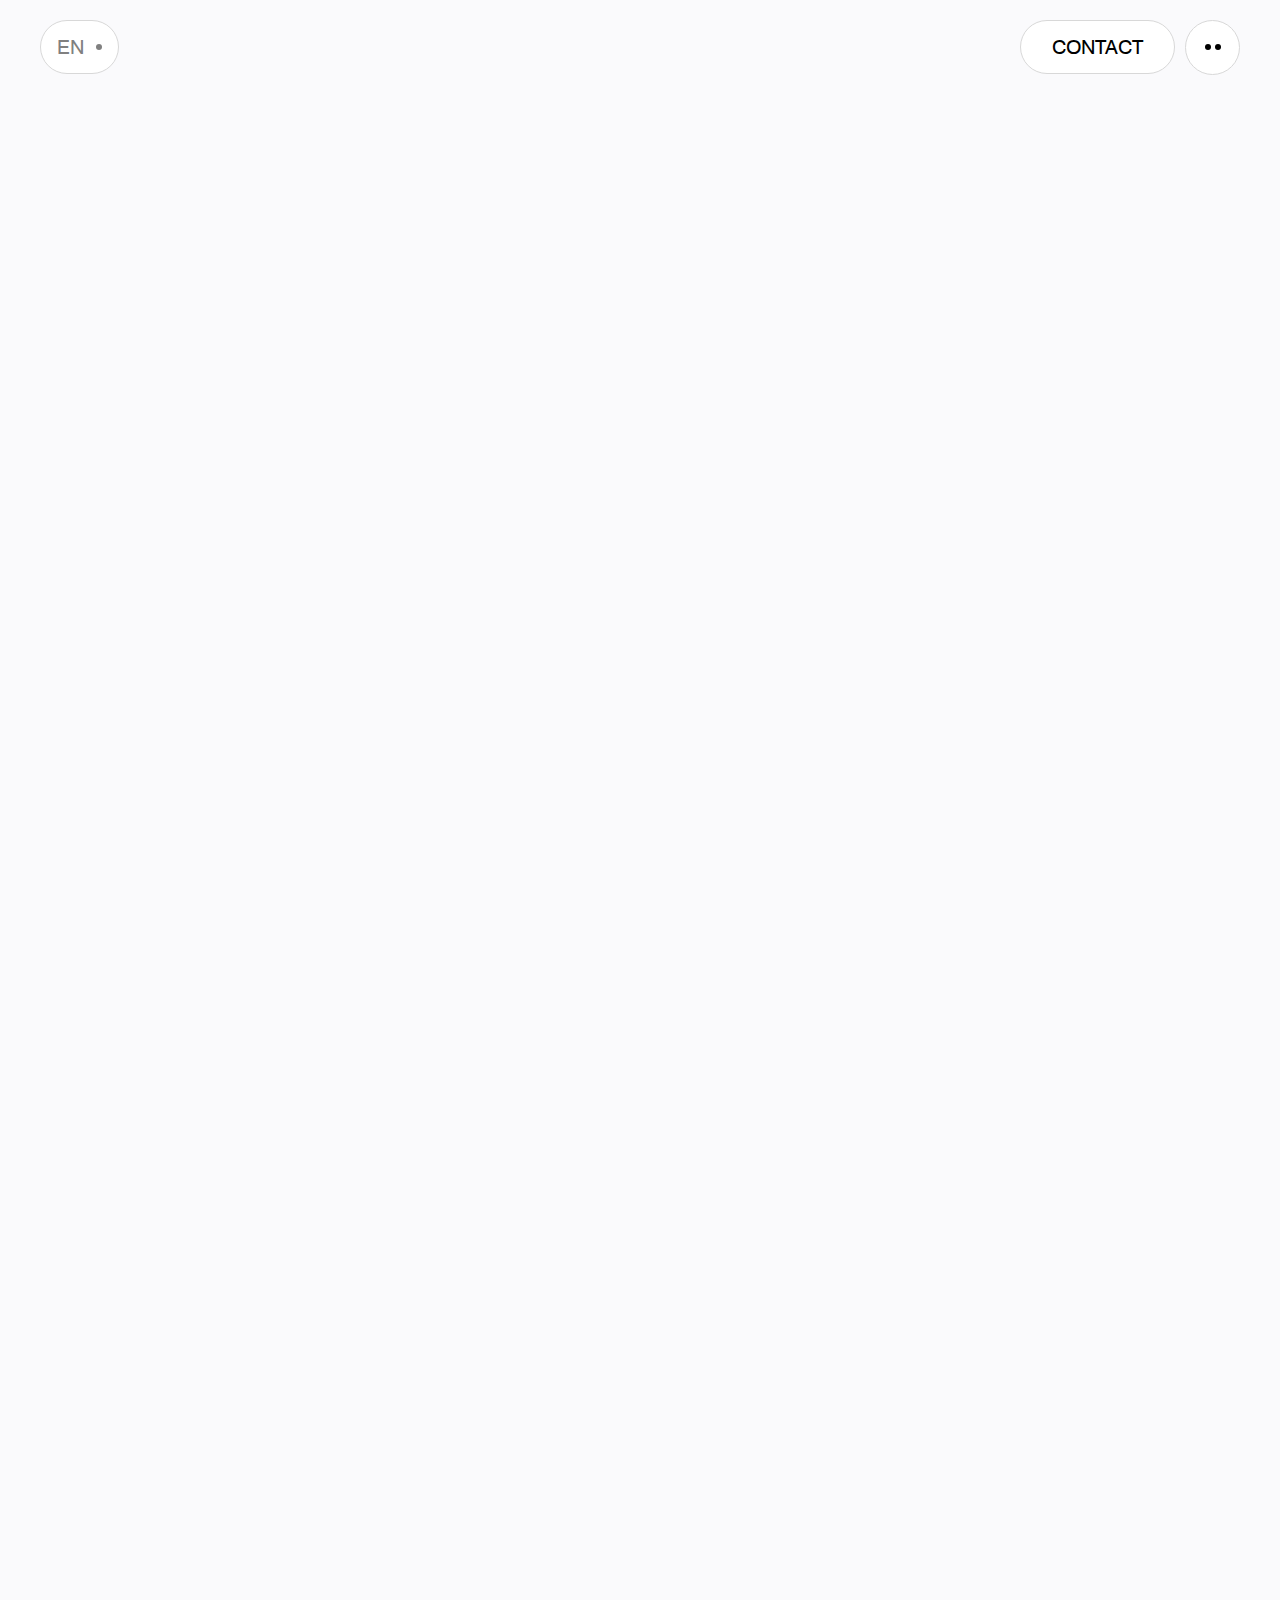
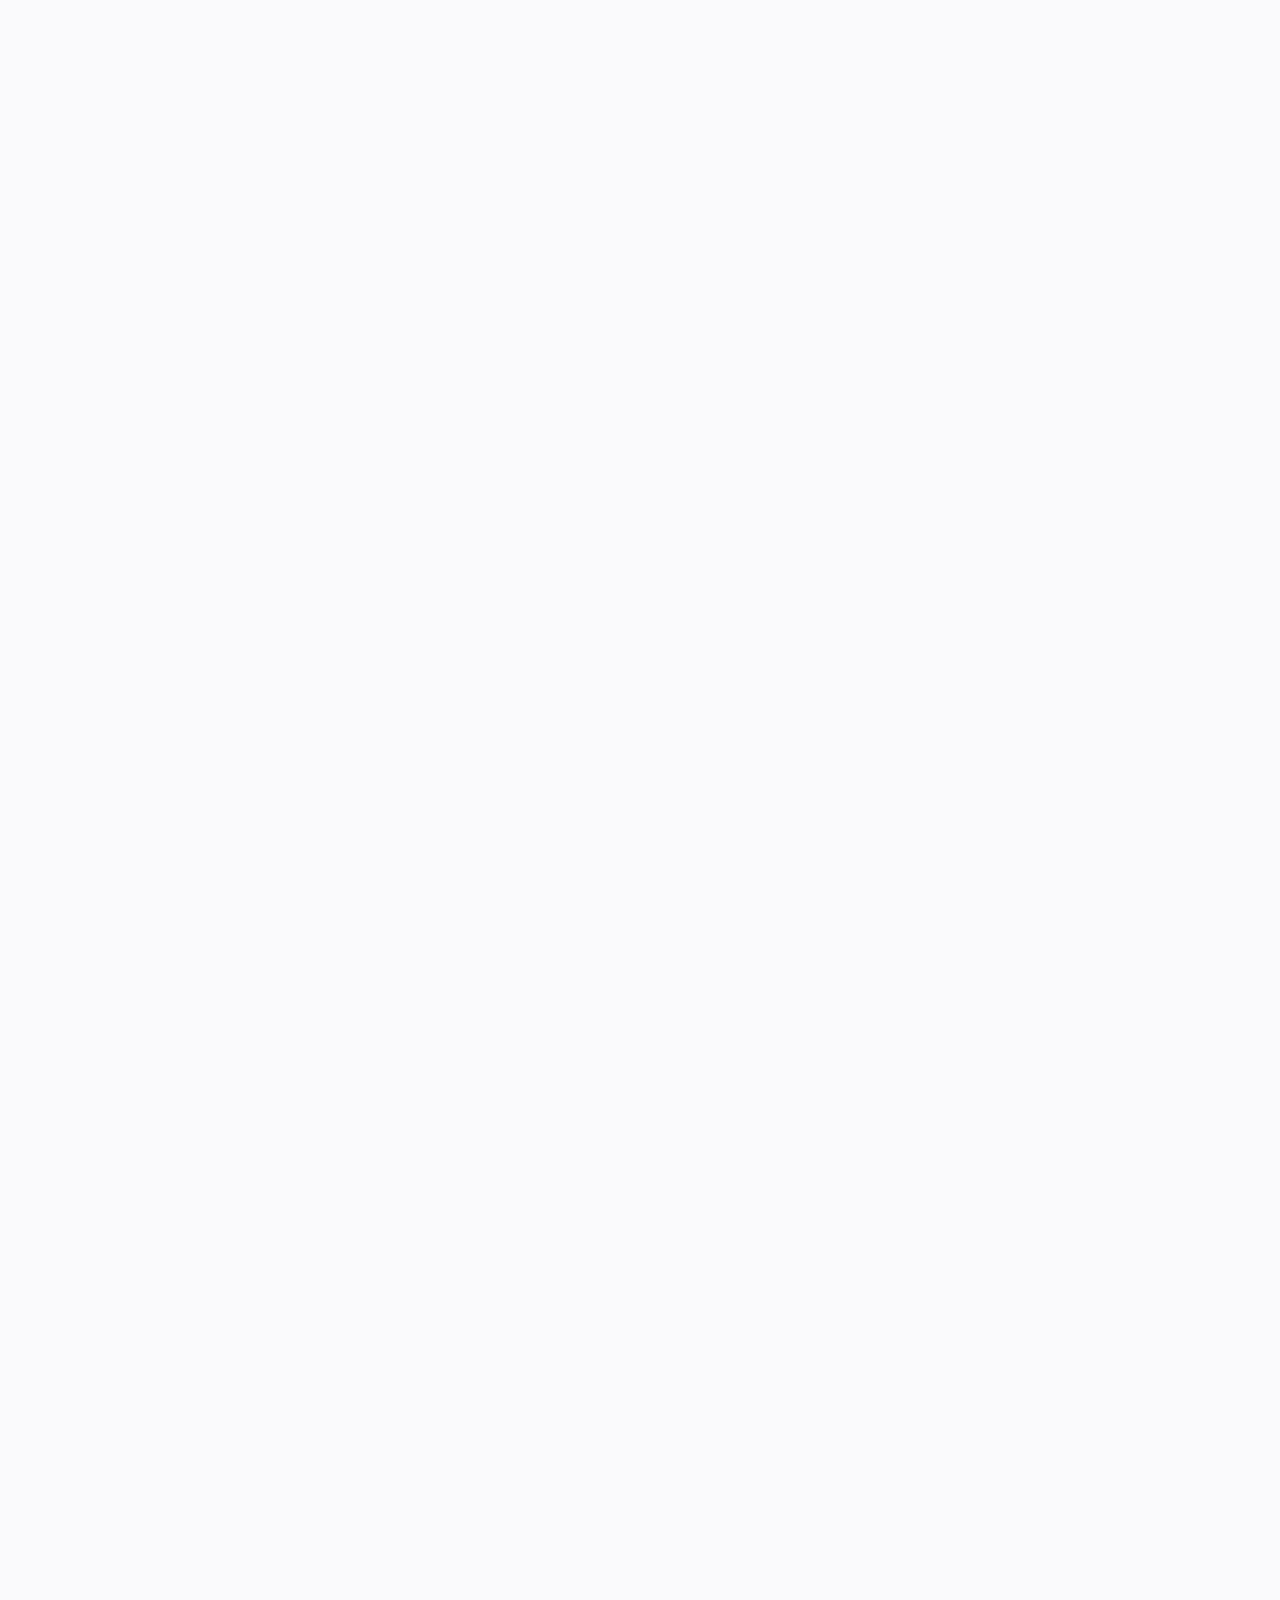
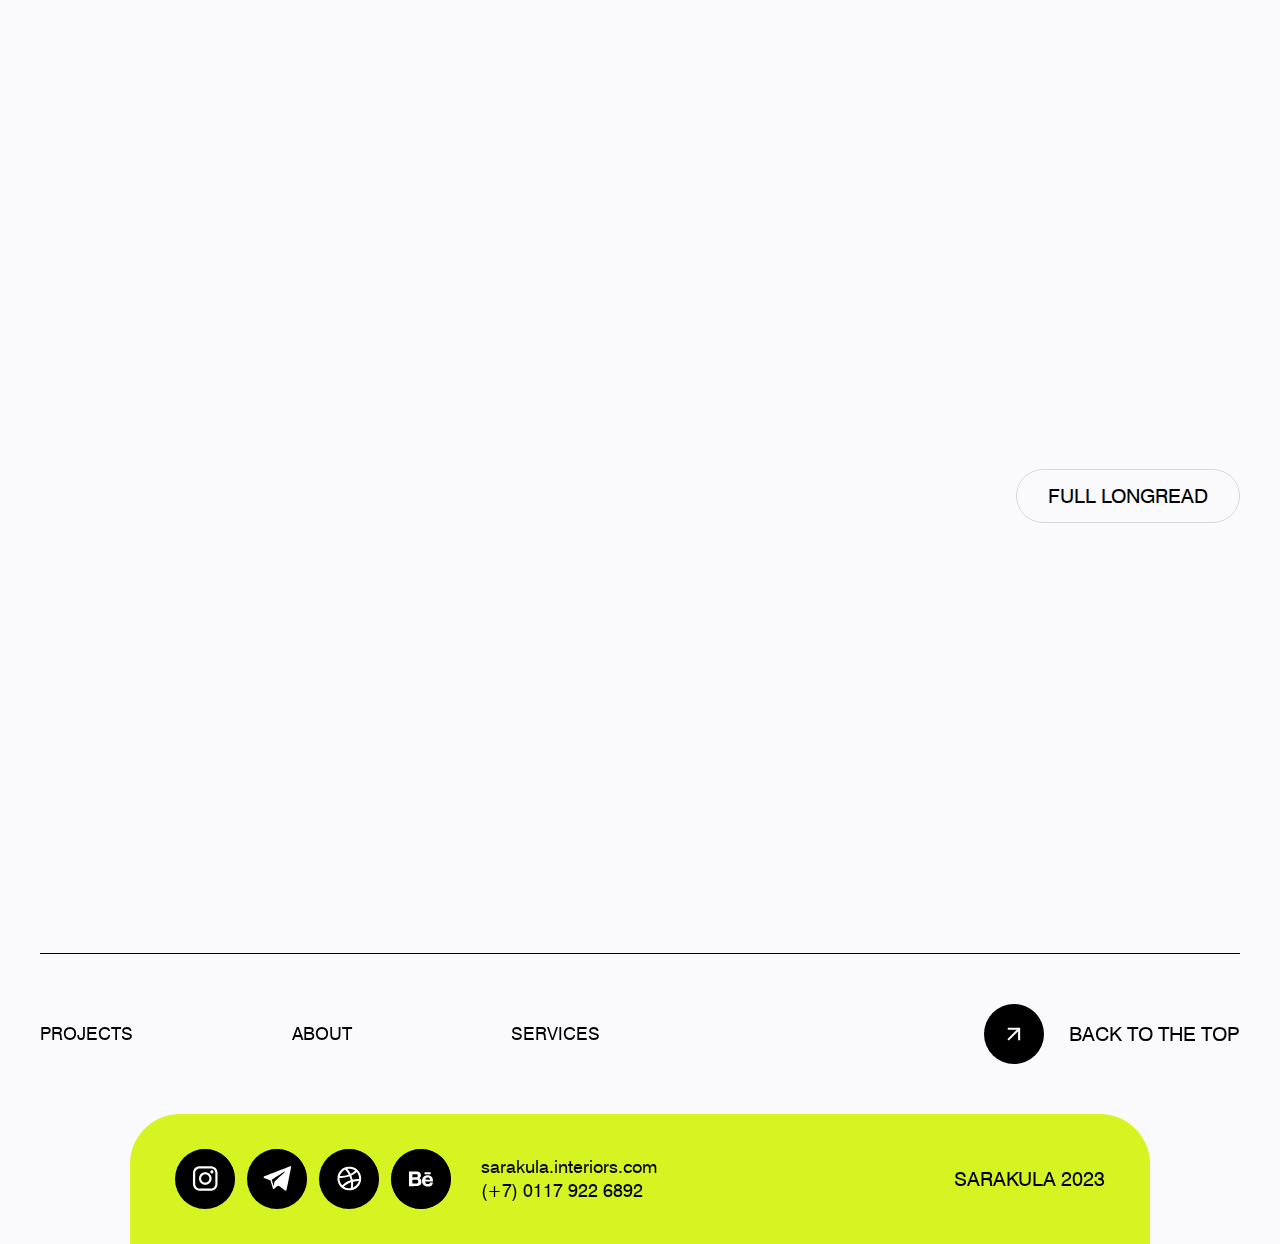
==== commit 64c9b865: "add" ====
--- a/index.html
+++ b/index.html
@@ -455,7 +455,6 @@
 							<span>друг к другу</span>
 						</h2>
 					</div>
-					<a href="mailto:sarakula.interiors.com" class="main--connect__mail">sarakula.interiors.com</a>
 				</div>
 			</div>
 		</section>
--- a/css/main.min.css
+++ b/css/main.min.css
@@ -1 +1 @@
-@font-face{font-family:swis;font-style:normal;font-weight:400;src:url(../fonts/Swiss721_BT.eot);src:url(../fonts/Swiss721_BT.eot?#iefix) format("embedded-opentype"),url(../fonts/Swiss721_BT.woff) format("woff"),url(../fonts/Swiss721_BT.ttf) format("truetype")}*{-webkit-box-sizing:border-box;box-sizing:border-box;margin:0;padding:0}:after,:before{-webkit-box-sizing:border-box;box-sizing:border-box}::-webkit-input-placeholder{color:#666;opacity:1}:-moz-placeholder,::-moz-placeholder{color:#666;opacity:1}:-ms-input-placeholder{color:#666;opacity:1}body input:focus:required:invalid,body textarea:focus:required:invalid{color:#666}body input:required:valid,body textarea:required:valid{color:#666}body{-webkit-box-orient:vertical;-webkit-box-direction:normal;background-color:#fafafc;display:-webkit-box;display:-ms-flexbox;display:flex;-ms-flex-direction:column;flex-direction:column;font-family:swis,sans-serif;font-size:18px;height:100%;line-height:24px;min-width:320px;overflow-x:hidden;position:relative}body.overflow{overflow:hidden}.img-responsive{display:block;height:auto;max-width:100%}img{max-width:100%}a{color:#000;text-decoration:none}ul{list-style-type:none}section{position:relative}.h1,.h2,.h3,.h4,.h5,.h6,h1,h2,h3,h4,h5,h6{font-weight:400}.h1:first-letter,.h2:first-letter,.h3:first-letter,.h4:first-letter,.h5:first-letter,.h6:first-letter,h1:first-letter,h2:first-letter,h3:first-letter,h4:first-letter,h5:first-letter,h6:first-letter{text-transform:uppercase}.h1,h1{font-size:96px;letter-spacing:-.01em;line-height:115px}.h2,h2{font-size:72px;line-height:86px}.h3,h3{font-size:32px;line-height:38px}.accent{background-color:#d6f422;padding-left:3px;padding-right:3px}::-moz-selection{background-color:#d6f422;color:#fafafc}::selection{background-color:#d6f422;color:#fafafc}.container{margin:0 auto;max-width:1488px}.menu{background-color:#fafafc;border-left:1px solid #d8d8d8;height:100%;max-width:722px;min-height:100vh;opacity:0;position:fixed;right:-100%;top:0;-webkit-transition:opacity .5s ease;-o-transition:opacity .5s ease;transition:opacity .5s ease;width:100%;z-index:-2}.menu .list{counter-reset:li;margin-bottom:14%;max-width:420px}.menu .list li{-webkit-box-align:start;-ms-flex-align:start;align-items:flex-start;display:-webkit-box;display:-ms-flexbox;display:flex;font-size:88px;gap:17px;line-height:105px;margin-bottom:10px}.menu .list li:before{content:"0" counter(li);counter-increment:li;font-size:20px;line-height:24px}.menu .list li:last-child{margin-bottom:0}.menu .list li a{display:block;-webkit-transition:background-color .3s ease;-o-transition:background-color .3s ease;transition:background-color .3s ease;width:100%}.menu .list li a:first-letter{text-transform:uppercase}.menu .list li:focus a,.menu .list li:hover a{background-color:#d6f422}.menu .list li.current-menu-item a{background-color:#d6f422}.menu--wrapper{-webkit-box-orient:vertical;-webkit-box-direction:normal;-ms-flex-direction:column;flex-direction:column;height:100%;overflow-y:auto;padding:170px 35px 35px}.menu--wrapper,.menu--wrapper__contacts{-webkit-box-pack:justify;-ms-flex-pack:justify;display:-webkit-box;display:-ms-flexbox;display:flex;justify-content:space-between}.menu--wrapper__contacts{gap:20px}.menu--wrapper__contacts--left{-webkit-box-orient:vertical;-webkit-box-direction:normal;display:-webkit-box;display:-ms-flexbox;display:flex;-ms-flex-direction:column;flex-direction:column;gap:15px}.menu--wrapper__contacts--left a{display:inline-block;-webkit-transition:background-color .3s ease;-o-transition:background-color .3s ease;transition:background-color .3s ease;width:-webkit-fit-content;width:-moz-fit-content;width:fit-content}.menu--wrapper__contacts--left a:hover{background-color:#d6f422}.menu--wrapper__contacts--right .social{display:-webkit-box;display:-ms-flexbox;display:flex;-ms-flex-wrap:wrap;flex-wrap:wrap;gap:10px}.menu.active{opacity:1;right:0;z-index:2}.menu--footer .list{-webkit-box-pack:justify;-ms-flex-pack:justify;display:-webkit-box;display:-ms-flexbox;display:flex;justify-content:space-between;width:560px}.menu--footer .list li{text-transform:uppercase}.menu--footer .list li:hover a{text-decoration:underline}.button{background-color:#fff;border:1px solid #d8d8d8;border-radius:53px;font-size:20px;line-height:24px;line-height:1;padding:16px 31px;text-transform:uppercase;-webkit-transition:border .3s ease,background-color .3s ease,color .3s ease;-o-transition:border .3s ease,background-color .3s ease,color .3s ease;transition:border .3s ease,background-color .3s ease,color .3s ease}.button:focus,.button:hover{background-color:#000;border:1px solid #000;color:#fff}.social{display:-webkit-box;display:-ms-flexbox;display:flex;-ms-flex-wrap:wrap;flex-wrap:wrap;gap:12px}.social a{background-color:#000;border-radius:50%;display:block;height:60px;overflow:hidden;-webkit-transition:opacity .3s ease;-o-transition:opacity .3s ease;transition:opacity .3s ease;width:60px}.social a img{-webkit-transition:-webkit-transform .3s ease;transition:-webkit-transform .3s ease;-o-transition:transform .3s ease;transition:transform .3s ease;transition:transform .3s ease,-webkit-transform .3s ease}.social a:hover{opacity:.7}.social a:hover img{-webkit-transform:scale(1.1);-ms-transform:scale(1.1);transform:scale(1.1)}.top{-webkit-box-align:center;-ms-flex-align:center;-webkit-box-pack:center;-ms-flex-pack:center;align-items:center;background-color:#000;border-radius:50%;bottom:40px;color:#fff;cursor:pointer;display:-webkit-box;display:-ms-flexbox;display:flex;height:60px;justify-content:center;position:fixed;right:-100%;scroll-behavior:smooth;-webkit-transition:right 1s ease,background .3s ease;-o-transition:right 1s ease,background .3s ease;transition:right 1s ease,background .3s ease;width:60px;z-index:99}.top svg{-webkit-transition:-webkit-transform .3s ease;transition:-webkit-transform .3s ease;-o-transition:transform .3s ease;transition:transform .3s ease;transition:transform .3s ease,-webkit-transform .3s ease}.top:hover{background:#4a4a4a}.top:hover svg{-webkit-transform:scale(1.2);-ms-transform:scale(1.2);transform:scale(1.2)}form input,form textarea{border:1px solid #d8d8d8;border-radius:25px;font-family:swis,sans-serif;font-size:16px;outline:none;padding:16px 30px;text-transform:uppercase;width:100%}form textarea{resize:none}form button{cursor:pointer;margin-left:auto;max-width:200px;width:100%}.modal{-webkit-box-align:center;-ms-flex-align:center;-webkit-box-pack:center;-ms-flex-pack:center;align-items:center;-webkit-backdrop-filter:blur(10px);backdrop-filter:blur(10px);display:-webkit-box;display:-ms-flexbox;display:flex;height:100vh;justify-content:center;left:0;opacity:0;position:fixed!important;top:0;-webkit-transition:all .3s ease;-o-transition:all .3s ease;transition:all .3s ease;visibility:initial!important;width:100vw;z-index:-1}.modal:after{background-color:hsla(0,0%,50%,.569);content:"";display:block;height:100vh;left:0;position:absolute;top:0;width:100vw;z-index:0}.modal--wrapper{background-color:#fafafc;border-radius:25px;bottom:0;gap:30px;margin:auto;max-width:50%;padding:30px;position:relative;top:0;width:100%;z-index:1}.modal--wrapper,.modal--wrapper__title{-webkit-box-orient:vertical;-webkit-box-direction:normal;display:-webkit-box;display:-ms-flexbox;display:flex;-ms-flex-direction:column;flex-direction:column}.modal--wrapper__title{gap:10px}.modal--wrapper__title .close{right:30px;top:25px}.modal--wrapper form{-webkit-box-orient:vertical;-webkit-box-direction:normal;display:-webkit-box;display:-ms-flexbox;display:flex;-ms-flex-direction:column;flex-direction:column;gap:15px}.modal.active{opacity:1;z-index:99999}.close{-webkit-box-align:center;-ms-flex-align:center;-webkit-box-pack:center;-ms-flex-pack:center;align-items:center;background-color:#fff;border:1px solid #d8d8d8;border-radius:50%;cursor:pointer;display:-webkit-box;display:-ms-flexbox;display:flex;gap:5px;height:55px;justify-content:center;position:absolute;right:0;top:0;-webkit-transition:background-color .3s ease,border .3s ease;-o-transition:background-color .3s ease,border .3s ease;transition:background-color .3s ease,border .3s ease;width:55px;z-index:1}.close.en,.close.ru{position:absolute!important}.close span{background-color:#fff;background-color:#000;border-radius:8px;display:block;height:3px;position:absolute;-webkit-transition:all .3s ease;-o-transition:all .3s ease;transition:all .3s ease;width:24px}.close span:first-child{left:28%;-webkit-transform:rotate(45deg);-ms-transform:rotate(45deg);transform:rotate(45deg)}.close span:last-child{right:28%;-webkit-transform:rotate(-45deg);-ms-transform:rotate(-45deg);transform:rotate(-45deg)}.close:hover{background-color:#000;border:1px solid #000}.close:hover span{background-color:#fff}.hidden{display:none}.watch-animation{-webkit-animation-delay:.3s;animation-delay:.3s;-webkit-animation-duration:3s;animation-duration:3s;-webkit-animation-fill-mode:both;animation-fill-mode:both;-webkit-animation-timing-function:cubic-bezier(.19,1,.22,1);animation-timing-function:cubic-bezier(.19,1,.22,1);opacity:0}.fade-in{-webkit-animation-name:fadeIn;animation-name:fadeIn}.fade-in-left{-webkit-animation-name:FadeInLeft2;animation-name:FadeInLeft2}.fade-in-right{-webkit-animation-name:FadeInRight;animation-name:FadeInRight}.fade-in-bottom{-webkit-animation-name:FadeInBottom;animation-name:FadeInBottom}.fade-in-scale{-webkit-animation-name:FadeInScale;animation-name:FadeInScale}@-webkit-keyframes FadeInLeft2{0%{opacity:0;-webkit-transform:translate3d(-375px,0,0);transform:translate3d(-375px,0,0)}to{opacity:1;-webkit-transform:none;transform:none}}@keyframes FadeInLeft2{0%{opacity:0;-webkit-transform:translate3d(-375px,0,0);transform:translate3d(-375px,0,0)}to{opacity:1;-webkit-transform:none;transform:none}}@-webkit-keyframes FadeInRight{0%{opacity:0;-webkit-transform:translate3d(375px,0,0);transform:translate3d(375px,0,0)}to{opacity:1;-webkit-transform:none;transform:none}}@keyframes FadeInRight{0%{opacity:0;-webkit-transform:translate3d(375px,0,0);transform:translate3d(375px,0,0)}to{opacity:1;-webkit-transform:none;transform:none}}@-webkit-keyframes FadeInBottom{0%{opacity:0;-webkit-transform:translateY(100px);transform:translateY(100px)}to{opacity:1;-webkit-transform:none;transform:none}}@keyframes FadeInBottom{0%{opacity:0;-webkit-transform:translateY(100px);transform:translateY(100px)}to{opacity:1;-webkit-transform:none;transform:none}}@-webkit-keyframes FadeInScale{0%{opacity:0;-webkit-transform:scale(0);transform:scale(0)}to{opacity:1;-webkit-transform:scale(1);transform:scale(1)}}@keyframes FadeInScale{0%{opacity:0;-webkit-transform:scale(0);transform:scale(0)}to{opacity:1;-webkit-transform:scale(1);transform:scale(1)}}@-webkit-keyframes fadeIn{0%{opacity:0}to{opacity:1}}@keyframes fadeIn{0%{opacity:0}to{opacity:1}}.header{background-color:#fafafc;margin-bottom:75px;min-height:94px}.header--wrapper{-webkit-box-align:center;-ms-flex-align:center;align-items:center;background-color:#fafafc;display:-webkit-box;display:-ms-flexbox;display:flex;gap:20px;margin:0 auto;max-width:1488px;min-height:54px;padding-bottom:20px;padding-top:20px;position:fixed;width:100%;z-index:999}.header--wrapper__language{cursor:pointer;position:relative;-webkit-user-select:none;-moz-user-select:none;-ms-user-select:none;user-select:none}.header--wrapper__language .button{-webkit-box-align:center;-ms-flex-align:center;align-items:center;background-color:#fff;border:1px solid #d8d8d8;border-radius:53px;color:grey;display:-webkit-box;display:-ms-flexbox;display:flex;font-size:20px;gap:12px;line-height:24px;line-height:1;padding:16px;text-transform:uppercase;-webkit-transition:background-color .3s ease,color .3s ease,border .3s ease;-o-transition:background-color .3s ease,color .3s ease,border .3s ease;transition:background-color .3s ease,color .3s ease,border .3s ease}.header--wrapper__language .button:after{background-color:grey;border-radius:50%;content:"";display:block;height:6px;-webkit-transition:background-color .3s ease;-o-transition:background-color .3s ease;transition:background-color .3s ease;width:6px}.header--wrapper__language:focus .button,.header--wrapper__language:hover .button{background-color:#000;border:1px solid #000;color:#fff}.header--wrapper__language:focus .button:after,.header--wrapper__language:hover .button:after{background-color:#fff}.header--wrapper__contact{cursor:pointer;margin-left:auto;margin-right:65px;-webkit-user-select:none;-moz-user-select:none;-ms-user-select:none;user-select:none}.header--wrapper__menu{-webkit-box-align:center;-ms-flex-align:center;-webkit-box-pack:center;-ms-flex-pack:center;align-items:center;background-color:#fff;border:1px solid #d8d8d8;border-radius:50%;cursor:pointer;display:-webkit-box;display:-ms-flexbox;display:flex;gap:5px;height:55px;justify-content:center;position:absolute;right:0;-webkit-transition:background-color .3s ease,border .3s ease;-o-transition:background-color .3s ease,border .3s ease;transition:background-color .3s ease,border .3s ease;width:55px;z-index:1}.header--wrapper__menu span{background-color:#000;border-radius:50%;display:block;height:6px;position:absolute;-webkit-transition:all .3s ease;-o-transition:all .3s ease;transition:all .3s ease;width:6px}.header--wrapper__menu span:first-child{left:calc(50% - 8px)}.header--wrapper__menu span:last-child{right:calc(50% - 8px)}.header--wrapper__menu:hover{background-color:#000;border:1px solid #000}.header--wrapper__menu:hover span{background-color:#fff}.header--wrapper__menu.active{-webkit-animation-duration:1s;animation-duration:1s;-webkit-animation-name:fadeIn;animation-name:fadeIn;background-color:#000;border:1px solid #000;position:fixed;right:35px;-webkit-transition:right .5s ease;-o-transition:right .5s ease;transition:right .5s ease;z-index:3}.header--wrapper__menu.active span{background-color:#fff;border-radius:8px;height:3px;width:24px}.header--wrapper__menu.active span:first-child{left:28%;-webkit-transform:rotate(45deg);-ms-transform:rotate(45deg);transform:rotate(45deg)}.header--wrapper__menu.active span:last-child{right:28%;-webkit-transform:rotate(-45deg);-ms-transform:rotate(-45deg);transform:rotate(-45deg)}.header--wrapper__back{background-color:#fafafc;border:1px solid #d8d8d8;border-radius:50%;cursor:pointer;height:56px;outline:none;-webkit-transform:rotate(-90deg);-ms-transform:rotate(-90deg);transform:rotate(-90deg);-webkit-transition:border .3s ease,background-color .3s ease;-o-transition:border .3s ease,background-color .3s ease;transition:border .3s ease,background-color .3s ease;width:56px}.header--wrapper__back path{-webkit-transition:fill .3s ease;-o-transition:fill .3s ease;transition:fill .3s ease}.header--wrapper__back:hover{background-color:#000;border:1px solid #000}.header--wrapper__back:hover path{fill:#fff}.main{-webkit-box-flex:1;-ms-flex:1 1 auto;flex:1 1 auto;margin-bottom:120px}.main--title{margin-bottom:75px}.main--title .h1{-webkit-animation-duration:4s;animation-duration:4s;margin:0 auto;max-width:900px;text-transform:uppercase}.main--projects{margin-bottom:120px}.main--projects__title{-webkit-box-align:center;-ms-flex-align:center;align-items:center;display:-webkit-box;display:-ms-flexbox;display:flex;gap:24px;margin-bottom:48px}.main--projects__title .h2{-webkit-animation-delay:1s;animation-delay:1s}.main--projects__grid{-ms-grid-columns:1fr 24px 1fr 24px 1fr;-ms-grid-rows:auto;-webkit-animation-delay:1.8s;animation-delay:1.8s;display:-ms-grid;display:grid;gap:24px;grid-template-columns:repeat(3,1fr);grid-template-rows:auto}.main--projects__grid>:first-child{-ms-grid-column:1;-ms-grid-row:1}.main--projects__grid>:nth-child(2){-ms-grid-column:3;-ms-grid-row:1}.main--projects__grid>:nth-child(3){-ms-grid-column:5;-ms-grid-row:1}.main--projects__item{border-radius:16px;display:-webkit-box;display:-ms-flexbox;display:flex;max-height:740px;overflow:hidden;position:relative;-webkit-transition:background .3s ease;-o-transition:background .3s ease;transition:background .3s ease}.main--projects__item img,.main--projects__item video{height:100%;-o-object-fit:cover;object-fit:cover;-o-object-position:center;object-position:center;-webkit-transition:-webkit-transform .8s ease;transition:-webkit-transform .8s ease;-o-transition:transform .8s ease;transition:transform .8s ease;transition:transform .8s ease,-webkit-transform .8s ease;width:100%}.main--projects__item--info{-webkit-box-orient:vertical;-webkit-box-direction:normal;bottom:16px!important;color:#fff;display:-webkit-box;display:-ms-flexbox;display:flex;-ms-flex-direction:column;flex-direction:column;left:0;opacity:0;padding-left:16px;padding-right:16px;position:absolute;top:auto;-webkit-transition:opacity .5s ease;-o-transition:opacity .5s ease;transition:opacity .5s ease;width:100%}.main--projects__item--info.en,.main--projects__item--info.ru{position:absolute!important}.main--projects__item--info .h3{color:#000;margin-bottom:16px;text-transform:uppercase;width:-webkit-fit-content;width:-moz-fit-content;width:fit-content}.main--projects__item--info span{display:inline-block;font-size:20px;line-height:24px;margin-bottom:16px;max-width:240px;text-transform:uppercase}.main--projects__item--info ul{display:-webkit-box;display:-ms-flexbox;display:flex;-ms-flex-wrap:wrap;flex-wrap:wrap;gap:5px}.main--projects__item--info ul li{-webkit-box-align:center;-ms-flex-align:center;align-items:center;display:-webkit-box;display:-ms-flexbox;display:flex;font-size:14px;gap:10px;text-transform:uppercase}.main--projects__item--info ul li span{-webkit-box-orient:vertical;-webkit-box-direction:normal;display:-webkit-box;display:-ms-flexbox;display:flex;-ms-flex-direction:column;flex-direction:column;gap:2px;margin:0}.main--projects__item--info ul li span:after,.main--projects__item--info ul li span:before{background-color:#fff;border-radius:50%;content:"";display:block;height:4px;min-width:4px}.main--projects__item.column--1{-ms-grid-row-span:1;-ms-grid-column-span:1;grid-area:1/1/2/2;-ms-grid-column:1;-ms-grid-row:1}.main--projects__item.column--2{-ms-grid-row-span:1;-ms-grid-column-span:1;grid-area:1/2/2/3;-ms-grid-column:2;-ms-grid-row:1}.main--projects__item.column--3{-ms-grid-row-span:1;-ms-grid-column-span:1;grid-area:1/3/2/4;-ms-grid-column:3;-ms-grid-row:1}.main--projects__item.column--4{-ms-grid-row-span:1;-ms-grid-column-span:3;grid-area:2/1/3/4;-ms-grid-column:1;-ms-grid-row:2}.main--projects__item.column--5{-ms-grid-row-span:1;-ms-grid-column-span:1;grid-area:3/1/4/2;-ms-grid-column:1;-ms-grid-row:3}.main--projects__item.column--6{-ms-grid-row-span:1;-ms-grid-column-span:1;grid-area:3/2/4/3;-ms-grid-column:2;-ms-grid-row:3}.main--projects__item.column--7{-ms-grid-row-span:1;-ms-grid-column-span:1;grid-area:3/3/4/4;-ms-grid-column:3;-ms-grid-row:3}.main--projects__item.column--8{-ms-grid-row-span:1;-ms-grid-column-span:2;grid-area:4/1/5/3;-ms-grid-column:1;-ms-grid-row:4}.main--projects__item.column--9{-ms-grid-row-span:1;-ms-grid-column-span:1;grid-area:4/3/5/4;-ms-grid-column:3;-ms-grid-row:4}.main--projects__item:after{background:-webkit-gradient(linear,left bottom,left top,from(rgba(0,0,0,.5)),to(rgba(0,0,0,0)));background:-o-linear-gradient(bottom,rgba(0,0,0,.5) 0,rgba(0,0,0,0) 100%);background:linear-gradient(0deg,rgba(0,0,0,.5),rgba(0,0,0,0));bottom:-100%;content:"";height:100%;left:0;opacity:0;position:absolute;-webkit-transition:opacity .5s ease;-o-transition:opacity .5s ease;transition:opacity .5s ease;width:100%}.main--projects__item:focus:not(.main--projects__text) img,.main--projects__item:focus:not(.main--projects__text) video,.main--projects__item:hover:not(.main--projects__text) img,.main--projects__item:hover:not(.main--projects__text) video{-webkit-transform:scale(1.08);-ms-transform:scale(1.08);transform:scale(1.08)}.main--projects__item:focus:not(.main--projects__text):after,.main--projects__item:hover:not(.main--projects__text):after{bottom:0;opacity:1}.main--projects__item:focus:not(.main--projects__text) .main--projects__item--info,.main--projects__item:hover:not(.main--projects__text) .main--projects__item--info{opacity:1;z-index:1}.main--projects__text--wrapper{-webkit-box-orient:vertical;-webkit-box-direction:normal;display:-webkit-box;display:-ms-flexbox;display:flex;-ms-flex-direction:column;flex-direction:column;gap:25px}.main--services{margin-bottom:120px}.main--services__title{-webkit-box-align:center;-ms-flex-align:center;align-items:center;display:-webkit-box;display:-ms-flexbox;display:flex;gap:24px;margin-bottom:120px}.main--services__wrapper{margin-left:auto;max-width:860px}.main--services__item{margin-bottom:25px}.main--services__item .h3{-webkit-box-align:center;-ms-flex-align:center;-webkit-box-pack:justify;-ms-flex-pack:justify;align-items:center;border-bottom:1px solid #000;cursor:pointer;display:-webkit-box;display:-ms-flexbox;display:flex;justify-content:space-between;padding:0 0 30px;-webkit-transition:padding-left .3s ease;-o-transition:padding-left .3s ease;transition:padding-left .3s ease;-webkit-user-select:none;-moz-user-select:none;-ms-user-select:none;user-select:none}.main--services__item .h3 span{padding-left:3px;padding-right:3px;-webkit-transition:background-color .3s ease;-o-transition:background-color .3s ease;transition:background-color .3s ease}.main--services__item--wrapper{max-height:0;overflow:hidden;padding-left:30px}.main--services__item--text{-webkit-box-orient:vertical;-webkit-box-direction:normal;display:-webkit-box;display:-ms-flexbox;display:flex;-ms-flex-direction:column;flex-direction:column;gap:30px}.main--services__item:hover .h3{padding-left:30px}.main--services__item.active .h3{padding-left:30px}.main--services__item.active .h3 span:first-child{background-color:#d6f422}.main--services__item.active .main--services__item--wrapper{max-height:900px;padding-top:20px}.main--services__button{background-color:#fafafc;display:block;margin-left:auto;margin-top:28px;max-width:-webkit-fit-content;max-width:-moz-fit-content;max-width:fit-content}.main--connect{-webkit-box-align:center;-ms-flex-align:center;-webkit-box-pack:center;-ms-flex-pack:center;align-items:center;justify-content:center}.main--connect,.main--connect .h1{display:-webkit-box;display:-ms-flexbox;display:flex}.main--connect .h1{-webkit-box-orient:vertical;-webkit-box-direction:normal;-ms-flex-direction:column;flex-direction:column;margin:0 auto;max-width:922px;text-transform:uppercase;width:922px}.main--connect .h1 span:last-child{margin-left:auto}.main--connect .h1 h2{font-size:96px;letter-spacing:-.01em;line-height:115px}.main--connect .h1 h2:last-child{margin-left:auto}.main--connect__mail{display:block;font-size:20px;line-height:24px;margin-top:150px;text-align:center;text-decoration:underline;text-transform:uppercase;-webkit-transition:opacity .3s ease;-o-transition:opacity .3s ease;transition:opacity .3s ease}.main--connect__mail:hover{opacity:.7}.main--about__wrapper{-webkit-box-pack:center;-ms-flex-pack:center;-webkit-box-align:start;-ms-flex-align:start;align-items:flex-start;display:-webkit-box;display:-ms-flexbox;display:flex;-ms-flex-wrap:wrap;flex-wrap:wrap;gap:150px;justify-content:center}.main--about__wrapper--left{-webkit-box-flex:1;-ms-flex:1 1 480px;flex:1 1 480px;max-width:480px}.main--about__wrapper--left .h1{line-height:.9;margin-bottom:60px}.main--about__wrapper--text{-webkit-box-orient:vertical;-webkit-box-direction:normal;display:-webkit-box;display:-ms-flexbox;display:flex;-ms-flex-direction:column;flex-direction:column;gap:30px}.main--about__wrapper--right{-webkit-box-flex:1;border-radius:16px;-ms-flex:1 1 370px;flex:1 1 370px;max-width:370px;overflow:hidden}.main--about__wrapper--right img{-o-object-fit:cover;object-fit:cover;width:100%}.services .main--services{margin-bottom:0;min-height:-webkit-fit-content;min-height:-moz-fit-content;min-height:fit-content}.services .main--services__wrapper{max-width:100%;width:100%}.services .main--services__item .h3{-webkit-box-pack:start;-ms-flex-pack:start;-webkit-box-align:start;-ms-flex-align:start;align-items:flex-start;border-bottom:none;font-size:88px;gap:17px;justify-content:flex-start;line-height:105px;padding-bottom:0}.services .main--services__item .h3 span{display:inline-block;text-transform:lowercase}.services .main--services__item .h3 span:first-letter{text-transform:uppercase}.services .main--services__item .h3 span:first-child{font-size:20px;line-height:1;padding-top:10px}.services .main--services__item--wrapper{display:-webkit-box;display:-ms-flexbox;display:flex;gap:90px;padding-left:44px}.services .main--services__item--text{-webkit-box-flex:1;-ms-flex:1 1 calc(55% - 90px);flex:1 1 calc(55% - 90px);max-width:58%;padding-left:0;padding-top:0}.services .main--services__item--image{-webkit-box-flex:1;-ms-flex:1 1 calc(25% - 90px);flex:1 1 calc(25% - 90px);max-width:-webkit-fit-content;max-width:-moz-fit-content;max-width:fit-content}.services .main--services__item:hover .h3{padding-left:0}.services .main--services__item:hover .h3 span:last-child{background-color:#d6f422}.services .main--services__item.active .h3{padding-left:0}.services .main--services__item.active .h3 span{background-color:transparent}.services .main--services__item.active .h3 span:last-child{background-color:#d6f422}.services .main--services__item.active .main--services__item--text{padding-left:0;padding-top:0}.services .main--services__item.active .main--services__item--wrapper{padding-bottom:119px;padding-left:44px;padding-top:100px}.projects .main--projects{margin-bottom:0}.case--repair .row{-webkit-box-orient:vertical;-webkit-box-direction:normal;display:-webkit-box;display:-ms-flexbox;display:flex;-ms-flex-direction:column;flex-direction:column;gap:50px}.case--repair .subtitle{display:inline-block;max-width:720px}.case--repair .subtitle.left{margin-left:auto}.case--repair .subtitle.right{margin-right:auto}.case--repair__title{margin-bottom:75px}.case--repair__title--wrapper{-webkit-box-pack:justify;-ms-flex-pack:justify;display:-webkit-box;display:-ms-flexbox;display:flex;gap:50px;justify-content:space-between}.case--repair__title--left{-webkit-box-orient:vertical;-webkit-box-direction:normal;display:-webkit-box;display:-ms-flexbox;display:flex;-ms-flex-direction:column;flex-direction:column;gap:10px}.case--repair__title--right{-webkit-box-align:end;-ms-flex-align:end;-webkit-box-pack:justify;-ms-flex-pack:justify;align-items:flex-end;display:-webkit-box;display:-ms-flexbox;display:flex;-ms-flex-wrap:wrap;flex-wrap:wrap;gap:20px;justify-content:space-between;max-width:719px}.case--repair__title--block{-webkit-box-orient:vertical;-webkit-box-direction:normal;-webkit-box-flex:1;display:-webkit-box;display:-ms-flexbox;display:flex;-ms-flex:1 1 calc(33% - 20px);flex:1 1 calc(33% - 20px);-ms-flex-direction:column;flex-direction:column;max-width:219px}.case--repair__title--block span{text-transform:uppercase}.case--repair__title--block .overhead{color:grey;font-size:14px}.case--repair__title--block .name{-webkit-box-orient:vertical;-webkit-box-direction:normal;display:-webkit-box;display:-ms-flexbox;display:flex;-ms-flex-direction:column;flex-direction:column;font-size:20px}.case--repair__mainImage img{-o-object-fit:cover;object-fit:cover;width:100%}.case--repair__about--images{display:-webkit-box;display:-ms-flexbox;display:flex;-ms-flex-wrap:wrap;flex-wrap:wrap;gap:10px}.case--repair__about--images img{-webkit-box-flex:1;display:inline-block;-ms-flex:1 1 calc(33% - 10px);flex:1 1 calc(33% - 10px);max-width:33%}.case--repair__concept--images{display:-webkit-box;display:-ms-flexbox;display:flex;-ms-flex-wrap:wrap;flex-wrap:wrap;gap:5px}.case--repair__concept--images img{-webkit-box-flex:1;display:inline-block;-ms-flex:1 1 calc(50% - 5px);flex:1 1 calc(50% - 5px);max-width:50%}.case--repair__process--images{display:-webkit-box;display:-ms-flexbox;display:flex;-ms-flex-wrap:wrap;flex-wrap:wrap;gap:24px}.case--repair__process--images img{-webkit-box-flex:1;display:inline-block;-ms-flex:1 1 calc(33% - 24px);flex:1 1 calc(33% - 24px);max-width:33%}.case--repair__about,.case--repair__concept,.case--repair__mainImage{margin-bottom:100px}.footer{-webkit-box-flex:0;-ms-flex:0 1 auto;flex:0 1 auto}.footer--wrapper{-webkit-box-orient:vertical;-webkit-box-direction:normal;border-top:1px solid #000;display:-webkit-box;display:-ms-flexbox;display:flex;-ms-flex-direction:column;flex-direction:column;gap:50px}.footer--wrapper__top{-webkit-box-pack:justify;-ms-flex-pack:justify;justify-content:space-between;padding-top:50px}.footer--wrapper__scroll,.footer--wrapper__top{-webkit-box-align:center;-ms-flex-align:center;align-items:center;display:-webkit-box;display:-ms-flexbox;display:flex}.footer--wrapper__scroll{cursor:pointer;gap:25px}.footer--wrapper__scroll--svg{-webkit-box-align:center;-ms-flex-align:center;-webkit-box-pack:center;-ms-flex-pack:center;align-items:center;background-color:#000;border-radius:50%;display:-webkit-box;display:-ms-flexbox;display:flex;height:60px;justify-content:center;width:60px}.footer--wrapper__scroll--svg svg{-webkit-transition:-webkit-transform .3s ease;transition:-webkit-transform .3s ease;-o-transition:transform .3s ease;transition:transform .3s ease;transition:transform .3s ease,-webkit-transform .3s ease}.footer--wrapper__scroll span{font-size:20px;line-height:24px;overflow:hidden;text-transform:uppercase}.footer--wrapper__scroll span:after{background-color:#000;content:"";display:block;height:1px;left:-100%;position:relative;-webkit-transition:left .3s ease;-o-transition:left .3s ease;transition:left .3s ease;width:100%}.footer--wrapper__scroll:hover .footer--wrapper__scroll--svg{background-color:#4a4a4a}.footer--wrapper__scroll:hover svg{-webkit-transform:scale(1.2);-ms-transform:scale(1.2);transform:scale(1.2)}.footer--wrapper__scroll:hover span:after{left:0}.footer--wrapper__bottom{-webkit-box-align:center;-ms-flex-align:center;-webkit-box-pack:start;-ms-flex-pack:start;align-items:center;background-color:#d6f422;border-radius:50px 50px 0 0;display:-webkit-box;display:-ms-flexbox;display:flex;gap:30px;justify-content:flex-start;margin:0 auto;max-width:85%;padding:35px 45px;width:100%}.footer--wrapper__copyright{display:inline-block;font-size:20px;line-height:24px;margin-left:auto;text-transform:uppercase;white-space:nowrap}@media only screen and (max-width:1490px){.container,.header--wrapper{max-width:1200px}.case--repair__about--images{-webkit-box-pack:justify;-ms-flex-pack:justify;justify-content:space-between}.case--repair__about--images img{max-width:32%}.case--repair__concept--images{-webkit-box-pack:justify;-ms-flex-pack:justify;justify-content:space-between}.case--repair__concept--images img{max-width:49%}.case--repair__process--images{-webkit-box-pack:justify;-ms-flex-pack:justify;gap:10px;justify-content:space-between}.case--repair__process--images img{max-width:32%}}@media only screen and (max-width:1366px){.menu .list{margin-bottom:8%}.menu .list li{font-size:50px;line-height:77px}.menu--wrapper{padding-top:100px}.main,.main--projects,.main--services{margin-bottom:100px}.main--services__title{margin-bottom:50px}.services .main--services__item .h3{font-size:60px;line-height:80px}.services .main--services__item.active .main--services__item--wrapper{padding-bottom:50px;padding-top:50px}}@media only screen and (max-width:1200px){.h1,.main--connect .h1 h2,h1{font-size:88px;line-height:105px}.h3{font-size:24px;line-height:30px}.container .row{padding-left:15px;padding-right:15px}.header .row{padding-left:0;padding-right:0}.header--wrapper{padding-left:15px;padding-right:15px}.header--wrapper__contact{margin-right:70px}.header--wrapper__menu{right:15px}.main--title .h1,.main--title h1{max-width:840px}.main--projects__item--info span{font-size:16px;line-height:20px}.main--projects__item--info ul{gap:10px}.main--projects__item--info ul li{font-size:12px;gap:5px;line-height:1}.main--connect,.main--services{min-height:-webkit-fit-content;min-height:-moz-fit-content;min-height:fit-content}.main--about__wrapper{gap:100px}}@media only screen and (max-width:992px){body{font-size:16px;line-height:20px}.container{max-width:100%}.h1,.main--connect .h1 h2,h1{font-size:60px;line-height:80px}.h2,.services .main--services__item .h3{font-size:40px;line-height:50px}.button{font-size:16px}.menu--footer .list{width:400px}.main--projects__title{margin-bottom:20px}.main--projects__title .h2.en{max-width:145px}.main--projects__title .h2.ru{max-width:160px}.main--projects__grid{-ms-grid-columns:1fr 15px 1fr;gap:15px;grid-template-columns:repeat(2,1fr)}.main--projects__grid .column--1,.main--projects__grid .column--10,.main--projects__grid .column--11,.main--projects__grid .column--12,.main--projects__grid .column--2,.main--projects__grid .column--3,.main--projects__grid .column--4,.main--projects__grid .column--5,.main--projects__grid .column--6,.main--projects__grid .column--7,.main--projects__grid .column--8,.main--projects__grid .column--9{grid-area:initial}.main--projects__item{max-height:600px}.main--services__title .h2.en{max-width:152px}.main--services__title .h2.ru{max-width:125px}.main--services__title span{max-width:105px}.main--connect .h1{width:600px}.main--title .h1,.main--title h1{max-width:570px}.main--about__wrapper{gap:50px}.main--about__wrapper--left,.main--about__wrapper--right{max-width:40%}.services .main--services__item--wrapper{gap:20px}.modal--wrapper{max-width:80%}}@media only screen and (max-width:768px){.menu--wrapper__contacts--left{gap:10px}.menu--footer .list{gap:30px;width:-webkit-fit-content;width:-moz-fit-content;width:fit-content}.social a{height:40px;width:40px}.main--connect .h1{width:-webkit-fit-content;width:-moz-fit-content;width:fit-content}.main--about__wrapper{gap:30px}.main--about__wrapper--left,.main--about__wrapper--right{-webkit-box-flex:1;-ms-flex:1 1 calc(50% - 30px);flex:1 1 calc(50% - 30px);max-width:50%}.services .main--services__item--wrapper{-webkit-box-orient:vertical;-webkit-box-direction:normal;-ms-flex-direction:column;flex-direction:column}.services .main--services__item--text{-webkit-box-flex:100%;-ms-flex:100%;flex:100%;max-width:100%}.services .main--services__item--image{max-width:100%}.case--repair__title--wrapper{-ms-flex-wrap:wrap;flex-wrap:wrap}.footer--wrapper{gap:25px}.footer--wrapper__top{padding-top:25px}.footer--wrapper__scroll{gap:10px}.footer--wrapper__scroll--svg{height:40px;width:40px}.footer--wrapper__scroll span{font-size:16px;line-height:20px}.footer--wrapper__bottom{border-radius:25px 25px 0 0;gap:15px;max-width:100%;padding:15px 25px}.top{bottom:20px}.close,.top{height:40px;width:40px}.close span{height:2px;width:16px}.modal--wrapper{border-radius:10px;padding:20px 15px}.modal--wrapper__title .close{right:15px;top:15px}}@media only screen and (max-width:550px){.h1,h1{font-size:32px;line-height:42px}form input,form textarea{border-radius:10px;font-size:14px;padding:12px 18px}.h2,.main--connect .h1 h2,.services .main--services__item h3{font-size:28px;line-height:1.1}.h3{font-size:20px;line-height:1.1}.button{border-radius:25px;padding:10px 15px}.menu--wrapper{padding:80px 15px 15px}.menu--wrapper,.menu--wrapper__contacts{-webkit-box-pack:start;-ms-flex-pack:start;justify-content:flex-start}.header{margin-bottom:30px;min-height:82px}.header--wrapper__language .button{border-radius:25px;padding:10px}.header--wrapper__contact{margin-right:55px}.header--wrapper__menu{height:40px;width:40px}.header--wrapper__menu.active{right:15px}.header--wrapper__menu.active span{height:2px;width:16px}.header--wrapper__back{height:40px;width:40px}.header--wrapper__back svg{height:12px;width:12px}.main--title .h1,.main--title h1{font-size:32px;line-height:42px;max-width:320px}.main--projects__title span{margin-top:0;max-width:100%}.main--projects__title span.ru{max-width:100%}.main--projects__title .h2.en{max-width:102px}.main--projects__title .h2.ru{max-width:113px}.main--projects__grid{-ms-grid-columns:1fr;grid-template-columns:1fr}.main--services__title .h2.en{max-width:107px}.main--services__title .h2.ru{max-width:90px}.main--services__item--wrapper{padding-left:15px}.main--connect__mail{margin-top:50px}.main--about__wrapper--left{-webkit-box-flex:100%;-ms-flex:100%;flex:100%;max-width:100%}.main--about__wrapper--left .h1,.main--about__wrapper--left h1{margin-bottom:20px}.main--about__wrapper--right{-webkit-box-flex:100%;-ms-flex:100%;flex:100%;max-width:100%}.services .main--services__item .h3{-webkit-box-align:start;-ms-flex-align:start;align-items:flex-start;gap:5px}.services .main--services__item .h3 span:first-child{font-size:16px;padding-top:0}.services .main--services__item--wrapper{padding-left:0}.services .main--services__item.active .main--services__item--wrapper{max-height:900px;padding-bottom:30px;padding-left:0;padding-top:30px}.case--repair .row,.case--repair__title--wrapper{gap:30px}.case--repair__title--block{-webkit-box-flex:1;-ms-flex:1 1 calc(50% - 20px);flex:1 1 calc(50% - 20px);max-width:160px}.case--repair__title--block .name{font-size:16px}.case--repair__about--images,.case--repair__concept--images,.case--repair__process--images{gap:10px}.case--repair__about--images img,.case--repair__concept--images img,.case--repair__process--images img{max-width:100%}.footer--wrapper__scroll{display:none}}@media only screen and (max-width:480px){.menu--wrapper__contacts{-ms-flex-wrap:wrap;flex-wrap:wrap}.main--title{margin-bottom:82px}.main--services__item.active .h3,.main--services__item:hover .h3{padding-left:15px}.main--services__item.active .main--services__item--wrapper,.main--services__item:hover .main--services__item--wrapper{padding-left:15px}.main--services__item--text{gap:15px}.services .main--services__item--wrapper{padding-left:0}.services .main--services__item:hover .h3 span:last-child{background-color:none}.services .main--services__item:hover .main--services__item--wrapper{padding-left:0}.services .main--services__item.active .main--services__item--wrapper{padding-left:0}.footer--wrapper__bottom{-webkit-box-orient:vertical;-webkit-box-direction:normal;-webkit-box-pack:center;-ms-flex-pack:center;-ms-flex-direction:column;flex-direction:column;justify-content:center}.footer--wrapper__copyright{margin-left:0}}@media only screen and (max-width:360px){.modal--wrapper__title{max-width:80%}}+@font-face{font-family:swis;font-style:normal;font-weight:400;src:url(../fonts/Swiss721_BT.eot);src:url(../fonts/Swiss721_BT.eot?#iefix) format("embedded-opentype"),url(../fonts/Swiss721_BT.woff) format("woff"),url(../fonts/Swiss721_BT.ttf) format("truetype")}*{-webkit-box-sizing:border-box;box-sizing:border-box;margin:0;padding:0}:after,:before{-webkit-box-sizing:border-box;box-sizing:border-box}::-webkit-input-placeholder{color:#666;opacity:1}:-moz-placeholder,::-moz-placeholder{color:#666;opacity:1}:-ms-input-placeholder{color:#666;opacity:1}body input:focus:required:invalid,body textarea:focus:required:invalid{color:#666}body input:required:valid,body textarea:required:valid{color:#666}body{-webkit-box-orient:vertical;-webkit-box-direction:normal;background-color:#fafafc;display:-webkit-box;display:-ms-flexbox;display:flex;-ms-flex-direction:column;flex-direction:column;font-family:swis,sans-serif;font-size:18px;height:100%;line-height:24px;min-width:320px;overflow-x:hidden;position:relative}body.overflow{overflow:hidden}.img-responsive{display:block;height:auto;max-width:100%}img{max-width:100%}a{color:#000;text-decoration:none}ul{list-style-type:none}section{position:relative}.h1,.h2,.h3,.h4,.h5,.h6,h1,h2,h3,h4,h5,h6{font-weight:400}.h1:first-letter,.h2:first-letter,.h3:first-letter,.h4:first-letter,.h5:first-letter,.h6:first-letter,h1:first-letter,h2:first-letter,h3:first-letter,h4:first-letter,h5:first-letter,h6:first-letter{text-transform:uppercase}.h1,h1{font-size:96px;letter-spacing:-.01em;line-height:115px}.h2,h2{font-size:72px;line-height:86px}.h3,h3{font-size:32px;line-height:38px}.accent{background-color:#d6f422;padding-left:3px;padding-right:3px}::-moz-selection{background-color:#d6f422;color:#fafafc}::selection{background-color:#d6f422;color:#fafafc}.container{margin:0 auto;max-width:1488px}.menu{background-color:#fafafc;border-left:1px solid #d8d8d8;height:100%;max-width:722px;min-height:100vh;opacity:0;position:fixed;right:-100%;top:0;-webkit-transition:opacity .5s ease;-o-transition:opacity .5s ease;transition:opacity .5s ease;width:100%;z-index:-2}.menu .list{counter-reset:li;margin-bottom:14%;max-width:420px}.menu .list li{-webkit-box-align:start;-ms-flex-align:start;align-items:flex-start;display:-webkit-box;display:-ms-flexbox;display:flex;font-size:88px;gap:17px;line-height:105px;margin-bottom:10px}.menu .list li:before{content:"0" counter(li);counter-increment:li;font-size:20px;line-height:24px}.menu .list li:last-child{margin-bottom:0}.menu .list li a{display:block;-webkit-transition:background-color .3s ease;-o-transition:background-color .3s ease;transition:background-color .3s ease;width:100%}.menu .list li a:first-letter{text-transform:uppercase}.menu .list li:focus a,.menu .list li:hover a{background-color:#d6f422}.menu .list li.current-menu-item a{background-color:#d6f422}.menu--wrapper{-webkit-box-orient:vertical;-webkit-box-direction:normal;-ms-flex-direction:column;flex-direction:column;height:100%;overflow-y:auto;padding:170px 35px 35px}.menu--wrapper,.menu--wrapper__contacts{-webkit-box-pack:justify;-ms-flex-pack:justify;display:-webkit-box;display:-ms-flexbox;display:flex;justify-content:space-between}.menu--wrapper__contacts{gap:20px}.menu--wrapper__contacts--left{-webkit-box-orient:vertical;-webkit-box-direction:normal;display:-webkit-box;display:-ms-flexbox;display:flex;-ms-flex-direction:column;flex-direction:column;gap:15px}.menu--wrapper__contacts--left a{display:inline-block;-webkit-transition:background-color .3s ease;-o-transition:background-color .3s ease;transition:background-color .3s ease;width:-webkit-fit-content;width:-moz-fit-content;width:fit-content}.menu--wrapper__contacts--left a:hover{background-color:#d6f422}.menu--wrapper__contacts--right .social{display:-webkit-box;display:-ms-flexbox;display:flex;-ms-flex-wrap:wrap;flex-wrap:wrap;gap:10px}.menu.active{opacity:1;right:0;z-index:2}.menu--footer .list{-webkit-box-pack:justify;-ms-flex-pack:justify;display:-webkit-box;display:-ms-flexbox;display:flex;justify-content:space-between;width:560px}.menu--footer .list li{text-transform:uppercase}.menu--footer .list li:hover a{text-decoration:underline}.button{background-color:#fff;border:1px solid #d8d8d8;border-radius:53px;font-size:20px;line-height:24px;line-height:1;padding:16px 31px;text-transform:uppercase;-webkit-transition:border .3s ease,background-color .3s ease,color .3s ease;-o-transition:border .3s ease,background-color .3s ease,color .3s ease;transition:border .3s ease,background-color .3s ease,color .3s ease}.button:focus,.button:hover{background-color:#000;border:1px solid #000;color:#fff}.social{display:-webkit-box;display:-ms-flexbox;display:flex;-ms-flex-wrap:wrap;flex-wrap:wrap;gap:12px}.social a{background-color:#000;border-radius:50%;display:block;height:60px;overflow:hidden;-webkit-transition:opacity .3s ease;-o-transition:opacity .3s ease;transition:opacity .3s ease;width:60px}.social a img{-webkit-transition:-webkit-transform .3s ease;transition:-webkit-transform .3s ease;-o-transition:transform .3s ease;transition:transform .3s ease;transition:transform .3s ease,-webkit-transform .3s ease}.social a:hover{opacity:.7}.social a:hover img{-webkit-transform:scale(1.1);-ms-transform:scale(1.1);transform:scale(1.1)}.top{-webkit-box-align:center;-ms-flex-align:center;-webkit-box-pack:center;-ms-flex-pack:center;align-items:center;background-color:#000;border-radius:50%;bottom:40px;color:#fff;cursor:pointer;display:-webkit-box;display:-ms-flexbox;display:flex;height:60px;justify-content:center;position:fixed;right:-100%;scroll-behavior:smooth;-webkit-transition:right 1s ease,background .3s ease;-o-transition:right 1s ease,background .3s ease;transition:right 1s ease,background .3s ease;width:60px;z-index:99}.top svg{-webkit-transition:-webkit-transform .3s ease;transition:-webkit-transform .3s ease;-o-transition:transform .3s ease;transition:transform .3s ease;transition:transform .3s ease,-webkit-transform .3s ease}.top:hover{background:#4a4a4a}.top:hover svg{-webkit-transform:scale(1.2);-ms-transform:scale(1.2);transform:scale(1.2)}form input,form textarea{border:1px solid #d8d8d8;border-radius:25px;font-family:swis,sans-serif;font-size:16px;outline:none;padding:16px 30px;text-transform:uppercase;width:100%}form textarea{resize:none}form button{cursor:pointer;margin-left:auto;max-width:200px;width:100%}.modal{-webkit-box-align:center;-ms-flex-align:center;-webkit-box-pack:center;-ms-flex-pack:center;align-items:center;-webkit-backdrop-filter:blur(10px);backdrop-filter:blur(10px);display:-webkit-box;display:-ms-flexbox;display:flex;height:100vh;justify-content:center;left:0;opacity:0;position:fixed!important;top:0;-webkit-transition:all .3s ease;-o-transition:all .3s ease;transition:all .3s ease;visibility:initial!important;width:100vw;z-index:-1}.modal:after{background-color:hsla(0,0%,50%,.569);content:"";display:block;height:100vh;left:0;position:absolute;top:0;width:100vw;z-index:0}.modal--wrapper{background-color:#fafafc;border-radius:25px;bottom:0;gap:30px;margin:auto;max-width:50%;padding:30px;position:relative;top:0;width:100%;z-index:1}.modal--wrapper,.modal--wrapper__title{-webkit-box-orient:vertical;-webkit-box-direction:normal;display:-webkit-box;display:-ms-flexbox;display:flex;-ms-flex-direction:column;flex-direction:column}.modal--wrapper__title{gap:10px}.modal--wrapper__title .close{right:30px;top:25px}.modal--wrapper form{-webkit-box-orient:vertical;-webkit-box-direction:normal;display:-webkit-box;display:-ms-flexbox;display:flex;-ms-flex-direction:column;flex-direction:column;gap:15px}.modal.active{opacity:1;z-index:99999}.close{-webkit-box-align:center;-ms-flex-align:center;-webkit-box-pack:center;-ms-flex-pack:center;align-items:center;background-color:#fff;border:1px solid #d8d8d8;border-radius:50%;cursor:pointer;display:-webkit-box;display:-ms-flexbox;display:flex;gap:5px;height:55px;justify-content:center;position:absolute;right:0;top:0;-webkit-transition:background-color .3s ease,border .3s ease;-o-transition:background-color .3s ease,border .3s ease;transition:background-color .3s ease,border .3s ease;width:55px;z-index:1}.close.en,.close.ru{position:absolute!important}.close span{background-color:#fff;background-color:#000;border-radius:8px;display:block;height:3px;position:absolute;-webkit-transition:all .3s ease;-o-transition:all .3s ease;transition:all .3s ease;width:24px}.close span:first-child{left:28%;-webkit-transform:rotate(45deg);-ms-transform:rotate(45deg);transform:rotate(45deg)}.close span:last-child{right:28%;-webkit-transform:rotate(-45deg);-ms-transform:rotate(-45deg);transform:rotate(-45deg)}.close:hover{background-color:#000;border:1px solid #000}.close:hover span{background-color:#fff}.hidden{display:none}.watch-animation{-webkit-animation-delay:.3s;animation-delay:.3s;-webkit-animation-duration:3s;animation-duration:3s;-webkit-animation-fill-mode:both;animation-fill-mode:both;-webkit-animation-timing-function:cubic-bezier(.19,1,.22,1);animation-timing-function:cubic-bezier(.19,1,.22,1);opacity:0}.fade-in{-webkit-animation-name:fadeIn;animation-name:fadeIn}.fade-in-left{-webkit-animation-name:FadeInLeft2;animation-name:FadeInLeft2}.fade-in-right{-webkit-animation-name:FadeInRight;animation-name:FadeInRight}.fade-in-bottom{-webkit-animation-name:FadeInBottom;animation-name:FadeInBottom}.fade-in-scale{-webkit-animation-name:FadeInScale;animation-name:FadeInScale}@-webkit-keyframes FadeInLeft2{0%{opacity:0;-webkit-transform:translate3d(-375px,0,0);transform:translate3d(-375px,0,0)}to{opacity:1;-webkit-transform:none;transform:none}}@keyframes FadeInLeft2{0%{opacity:0;-webkit-transform:translate3d(-375px,0,0);transform:translate3d(-375px,0,0)}to{opacity:1;-webkit-transform:none;transform:none}}@-webkit-keyframes FadeInRight{0%{opacity:0;-webkit-transform:translate3d(375px,0,0);transform:translate3d(375px,0,0)}to{opacity:1;-webkit-transform:none;transform:none}}@keyframes FadeInRight{0%{opacity:0;-webkit-transform:translate3d(375px,0,0);transform:translate3d(375px,0,0)}to{opacity:1;-webkit-transform:none;transform:none}}@-webkit-keyframes FadeInBottom{0%{opacity:0;-webkit-transform:translateY(100px);transform:translateY(100px)}to{opacity:1;-webkit-transform:none;transform:none}}@keyframes FadeInBottom{0%{opacity:0;-webkit-transform:translateY(100px);transform:translateY(100px)}to{opacity:1;-webkit-transform:none;transform:none}}@-webkit-keyframes FadeInScale{0%{opacity:0;-webkit-transform:scale(0);transform:scale(0)}to{opacity:1;-webkit-transform:scale(1);transform:scale(1)}}@keyframes FadeInScale{0%{opacity:0;-webkit-transform:scale(0);transform:scale(0)}to{opacity:1;-webkit-transform:scale(1);transform:scale(1)}}@-webkit-keyframes fadeIn{0%{opacity:0}to{opacity:1}}@keyframes fadeIn{0%{opacity:0}to{opacity:1}}.header{background-color:#fafafc;margin-bottom:75px;min-height:94px}.header--wrapper{-webkit-box-align:center;-ms-flex-align:center;align-items:center;background-color:#fafafc;display:-webkit-box;display:-ms-flexbox;display:flex;gap:20px;margin:0 auto;max-width:1488px;min-height:54px;padding-bottom:20px;padding-top:20px;position:fixed;width:100%;z-index:999}.header--wrapper__language{cursor:pointer;position:relative;-webkit-user-select:none;-moz-user-select:none;-ms-user-select:none;user-select:none}.header--wrapper__language .button{-webkit-box-align:center;-ms-flex-align:center;align-items:center;background-color:#fff;border:1px solid #d8d8d8;border-radius:53px;color:grey;display:-webkit-box;display:-ms-flexbox;display:flex;font-size:20px;gap:12px;line-height:24px;line-height:1;padding:16px;text-transform:uppercase;-webkit-transition:background-color .3s ease,color .3s ease,border .3s ease;-o-transition:background-color .3s ease,color .3s ease,border .3s ease;transition:background-color .3s ease,color .3s ease,border .3s ease}.header--wrapper__language .button:after{background-color:grey;border-radius:50%;content:"";display:block;height:6px;-webkit-transition:background-color .3s ease;-o-transition:background-color .3s ease;transition:background-color .3s ease;width:6px}.header--wrapper__language:focus .button,.header--wrapper__language:hover .button{background-color:#000;border:1px solid #000;color:#fff}.header--wrapper__language:focus .button:after,.header--wrapper__language:hover .button:after{background-color:#fff}.header--wrapper__contact{cursor:pointer;margin-left:auto;margin-right:65px;-webkit-user-select:none;-moz-user-select:none;-ms-user-select:none;user-select:none}.header--wrapper__menu{-webkit-box-align:center;-ms-flex-align:center;-webkit-box-pack:center;-ms-flex-pack:center;align-items:center;background-color:#fff;border:1px solid #d8d8d8;border-radius:50%;cursor:pointer;display:-webkit-box;display:-ms-flexbox;display:flex;gap:5px;height:55px;justify-content:center;position:absolute;right:0;-webkit-transition:background-color .3s ease,border .3s ease;-o-transition:background-color .3s ease,border .3s ease;transition:background-color .3s ease,border .3s ease;width:55px;z-index:1}.header--wrapper__menu span{background-color:#000;border-radius:50%;display:block;height:6px;position:absolute;-webkit-transition:all .3s ease;-o-transition:all .3s ease;transition:all .3s ease;width:6px}.header--wrapper__menu span:first-child{left:calc(50% - 8px)}.header--wrapper__menu span:last-child{right:calc(50% - 8px)}.header--wrapper__menu:hover{background-color:#000;border:1px solid #000}.header--wrapper__menu:hover span{background-color:#fff}.header--wrapper__menu.active{-webkit-animation-duration:1s;animation-duration:1s;-webkit-animation-name:fadeIn;animation-name:fadeIn;background-color:#000;border:1px solid #000;position:fixed;right:35px;-webkit-transition:right .5s ease;-o-transition:right .5s ease;transition:right .5s ease;z-index:3}.header--wrapper__menu.active span{background-color:#fff;border-radius:8px;height:3px;width:24px}.header--wrapper__menu.active span:first-child{left:28%;-webkit-transform:rotate(45deg);-ms-transform:rotate(45deg);transform:rotate(45deg)}.header--wrapper__menu.active span:last-child{right:28%;-webkit-transform:rotate(-45deg);-ms-transform:rotate(-45deg);transform:rotate(-45deg)}.header--wrapper__back{background-color:#fafafc;border:1px solid #d8d8d8;border-radius:50%;cursor:pointer;height:56px;outline:none;-webkit-transform:rotate(-90deg);-ms-transform:rotate(-90deg);transform:rotate(-90deg);-webkit-transition:border .3s ease,background-color .3s ease;-o-transition:border .3s ease,background-color .3s ease;transition:border .3s ease,background-color .3s ease;width:56px}.header--wrapper__back path{-webkit-transition:fill .3s ease;-o-transition:fill .3s ease;transition:fill .3s ease}.header--wrapper__back:hover{background-color:#000;border:1px solid #000}.header--wrapper__back:hover path{fill:#fff}.main{-webkit-box-flex:1;-ms-flex:1 1 auto;flex:1 1 auto;margin-bottom:120px}.main--title{margin-bottom:75px}.main--title .h1{-webkit-animation-duration:4s;animation-duration:4s;margin:0 auto;max-width:900px;text-transform:uppercase}.main--projects{margin-bottom:120px}.main--projects__title{-webkit-box-align:center;-ms-flex-align:center;align-items:center;display:-webkit-box;display:-ms-flexbox;display:flex;gap:24px;margin-bottom:48px}.main--projects__grid,.main--projects__title .h2{-webkit-animation-delay:1.8s;animation-delay:1.8s}.main--projects__grid{-ms-grid-columns:1fr 24px 1fr 24px 1fr;-ms-grid-rows:auto;display:-ms-grid;display:grid;gap:24px;grid-template-columns:repeat(3,1fr);grid-template-rows:auto}.main--projects__grid>:first-child{-ms-grid-column:1;-ms-grid-row:1}.main--projects__grid>:nth-child(2){-ms-grid-column:3;-ms-grid-row:1}.main--projects__grid>:nth-child(3){-ms-grid-column:5;-ms-grid-row:1}.main--projects__item{border-radius:16px;display:-webkit-box;display:-ms-flexbox;display:flex;max-height:740px;overflow:hidden;position:relative;-webkit-transition:background .3s ease;-o-transition:background .3s ease;transition:background .3s ease}.main--projects__item img,.main--projects__item video{height:100%;-o-object-fit:cover;object-fit:cover;-o-object-position:center;object-position:center;-webkit-transition:-webkit-transform .8s ease;transition:-webkit-transform .8s ease;-o-transition:transform .8s ease;transition:transform .8s ease;transition:transform .8s ease,-webkit-transform .8s ease;width:100%}.main--projects__item--info{-webkit-box-orient:vertical;-webkit-box-direction:normal;bottom:16px!important;color:#fff;display:-webkit-box;display:-ms-flexbox;display:flex;-ms-flex-direction:column;flex-direction:column;left:0;opacity:0;padding-left:16px;padding-right:16px;position:absolute;top:auto;-webkit-transition:opacity .5s ease;-o-transition:opacity .5s ease;transition:opacity .5s ease;width:100%}.main--projects__item--info.en,.main--projects__item--info.ru{position:absolute!important}.main--projects__item--info .h3{color:#000;margin-bottom:16px;text-transform:uppercase;width:-webkit-fit-content;width:-moz-fit-content;width:fit-content}.main--projects__item--info span{display:inline-block;font-size:20px;line-height:24px;margin-bottom:16px;max-width:240px;text-transform:uppercase}.main--projects__item--info ul{display:-webkit-box;display:-ms-flexbox;display:flex;-ms-flex-wrap:wrap;flex-wrap:wrap;gap:5px}.main--projects__item--info ul li{-webkit-box-align:center;-ms-flex-align:center;align-items:center;display:-webkit-box;display:-ms-flexbox;display:flex;font-size:14px;gap:10px;text-transform:uppercase}.main--projects__item--info ul li span{-webkit-box-orient:vertical;-webkit-box-direction:normal;display:-webkit-box;display:-ms-flexbox;display:flex;-ms-flex-direction:column;flex-direction:column;gap:2px;margin:0}.main--projects__item--info ul li span:after,.main--projects__item--info ul li span:before{background-color:#fff;border-radius:50%;content:"";display:block;height:4px;min-width:4px}.main--projects__item.column--1{-ms-grid-row-span:1;-ms-grid-column-span:1;grid-area:1/1/2/2;-ms-grid-column:1;-ms-grid-row:1}.main--projects__item.column--2{-ms-grid-row-span:1;-ms-grid-column-span:1;grid-area:1/2/2/3;-ms-grid-column:2;-ms-grid-row:1}.main--projects__item.column--3{-ms-grid-row-span:1;-ms-grid-column-span:1;grid-area:1/3/2/4;-ms-grid-column:3;-ms-grid-row:1}.main--projects__item.column--4{-ms-grid-row-span:1;-ms-grid-column-span:3;grid-area:2/1/3/4;-ms-grid-column:1;-ms-grid-row:2}.main--projects__item.column--5{-ms-grid-row-span:1;-ms-grid-column-span:1;grid-area:3/1/4/2;-ms-grid-column:1;-ms-grid-row:3}.main--projects__item.column--6{-ms-grid-row-span:1;-ms-grid-column-span:1;grid-area:3/2/4/3;-ms-grid-column:2;-ms-grid-row:3}.main--projects__item.column--7{-ms-grid-row-span:1;-ms-grid-column-span:1;grid-area:3/3/4/4;-ms-grid-column:3;-ms-grid-row:3}.main--projects__item.column--8{-ms-grid-row-span:1;-ms-grid-column-span:2;grid-area:4/1/5/3;-ms-grid-column:1;-ms-grid-row:4}.main--projects__item.column--9{-ms-grid-row-span:1;-ms-grid-column-span:1;grid-area:4/3/5/4;-ms-grid-column:3;-ms-grid-row:4}.main--projects__item:after{background:-webkit-gradient(linear,left bottom,left top,from(rgba(0,0,0,.5)),to(rgba(0,0,0,0)));background:-o-linear-gradient(bottom,rgba(0,0,0,.5) 0,rgba(0,0,0,0) 100%);background:linear-gradient(0deg,rgba(0,0,0,.5),rgba(0,0,0,0));bottom:-100%;content:"";height:100%;left:0;opacity:0;position:absolute;-webkit-transition:opacity .5s ease;-o-transition:opacity .5s ease;transition:opacity .5s ease;width:100%}.main--projects__item:focus:not(.main--projects__text) img,.main--projects__item:focus:not(.main--projects__text) video,.main--projects__item:hover:not(.main--projects__text) img,.main--projects__item:hover:not(.main--projects__text) video{-webkit-transform:scale(1.08);-ms-transform:scale(1.08);transform:scale(1.08)}.main--projects__item:focus:not(.main--projects__text):after,.main--projects__item:hover:not(.main--projects__text):after{bottom:0;opacity:1}.main--projects__item:focus:not(.main--projects__text) .main--projects__item--info,.main--projects__item:hover:not(.main--projects__text) .main--projects__item--info{opacity:1;z-index:1}.main--projects__text--wrapper{-webkit-box-orient:vertical;-webkit-box-direction:normal;display:-webkit-box;display:-ms-flexbox;display:flex;-ms-flex-direction:column;flex-direction:column;gap:25px}.main--services{margin-bottom:120px}.main--services__title{-webkit-box-align:center;-ms-flex-align:center;align-items:center;display:-webkit-box;display:-ms-flexbox;display:flex;gap:24px;margin-bottom:120px}.main--services__wrapper{margin-left:auto;max-width:860px}.main--services__item{margin-bottom:25px}.main--services__item .h3{-webkit-box-align:center;-ms-flex-align:center;-webkit-box-pack:justify;-ms-flex-pack:justify;align-items:center;border-bottom:1px solid #000;cursor:pointer;display:-webkit-box;display:-ms-flexbox;display:flex;justify-content:space-between;padding:0 0 30px;-webkit-transition:padding-left .3s ease;-o-transition:padding-left .3s ease;transition:padding-left .3s ease;-webkit-user-select:none;-moz-user-select:none;-ms-user-select:none;user-select:none}.main--services__item .h3 span{padding-left:3px;padding-right:3px;-webkit-transition:background-color .3s ease;-o-transition:background-color .3s ease;transition:background-color .3s ease}.main--services__item--wrapper{max-height:0;overflow:hidden;padding-left:30px}.main--services__item--text{-webkit-box-orient:vertical;-webkit-box-direction:normal;display:-webkit-box;display:-ms-flexbox;display:flex;-ms-flex-direction:column;flex-direction:column;gap:30px}.main--services__item:hover .h3{padding-left:30px}.main--services__item.active .h3{padding-left:30px}.main--services__item.active .h3 span:first-child{background-color:#d6f422}.main--services__item.active .main--services__item--wrapper{max-height:900px;padding-top:20px}.main--services__button{background-color:#fafafc;display:block;margin-left:auto;margin-top:28px;max-width:-webkit-fit-content;max-width:-moz-fit-content;max-width:fit-content}.main--connect{-webkit-box-align:center;-ms-flex-align:center;-webkit-box-pack:center;-ms-flex-pack:center;align-items:center;justify-content:center}.main--connect,.main--connect .h1{display:-webkit-box;display:-ms-flexbox;display:flex}.main--connect .h1{-webkit-box-orient:vertical;-webkit-box-direction:normal;-ms-flex-direction:column;flex-direction:column;margin:0 auto;max-width:922px;text-transform:uppercase;width:922px}.main--connect .h1 span:last-child{margin-left:auto}.main--connect .h1 h2{font-size:96px;letter-spacing:-.01em;line-height:115px}.main--connect .h1 h2:last-child{margin-left:auto}.main--about__wrapper{-webkit-box-pack:center;-ms-flex-pack:center;-webkit-box-align:start;-ms-flex-align:start;align-items:flex-start;display:-webkit-box;display:-ms-flexbox;display:flex;-ms-flex-wrap:wrap;flex-wrap:wrap;gap:150px;justify-content:center}.main--about__wrapper--left{-webkit-box-flex:1;-ms-flex:1 1 480px;flex:1 1 480px;max-width:480px}.main--about__wrapper--left .h1{line-height:.9;margin-bottom:60px}.main--about__wrapper--text{-webkit-box-orient:vertical;-webkit-box-direction:normal;display:-webkit-box;display:-ms-flexbox;display:flex;-ms-flex-direction:column;flex-direction:column;gap:30px}.main--about__wrapper--right{-webkit-box-flex:1;border-radius:16px;-ms-flex:1 1 370px;flex:1 1 370px;max-width:370px;overflow:hidden}.main--about__wrapper--right img{-o-object-fit:cover;object-fit:cover;width:100%}.services .main--services{margin-bottom:0;min-height:-webkit-fit-content;min-height:-moz-fit-content;min-height:fit-content}.services .main--services__wrapper{max-width:100%;width:100%}.services .main--services__item .h3{-webkit-box-pack:start;-ms-flex-pack:start;-webkit-box-align:start;-ms-flex-align:start;align-items:flex-start;border-bottom:none;font-size:88px;gap:17px;justify-content:flex-start;line-height:105px;padding-bottom:0}.services .main--services__item .h3 span{display:inline-block;text-transform:lowercase}.services .main--services__item .h3 span:first-letter{text-transform:uppercase}.services .main--services__item .h3 span:first-child{font-size:20px;line-height:1;padding-top:10px}.services .main--services__item--wrapper{display:-webkit-box;display:-ms-flexbox;display:flex;gap:90px;padding-left:44px}.services .main--services__item--text{-webkit-box-flex:1;-ms-flex:1 1 calc(55% - 90px);flex:1 1 calc(55% - 90px);max-width:58%;padding-left:0;padding-top:0}.services .main--services__item--image{-webkit-box-flex:1;-ms-flex:1 1 calc(25% - 90px);flex:1 1 calc(25% - 90px);max-width:-webkit-fit-content;max-width:-moz-fit-content;max-width:fit-content}.services .main--services__item:hover .h3{padding-left:0}.services .main--services__item:hover .h3 span:last-child{background-color:#d6f422}.services .main--services__item.active .h3{padding-left:0}.services .main--services__item.active .h3 span{background-color:transparent}.services .main--services__item.active .h3 span:last-child{background-color:#d6f422}.services .main--services__item.active .main--services__item--text{padding-left:0;padding-top:0}.services .main--services__item.active .main--services__item--wrapper{padding-bottom:119px;padding-left:44px;padding-top:100px}.projects .main--projects{margin-bottom:0}.projects .main--projects__grid,.projects .main--projects__title .h2{-webkit-animation-delay:.8s;animation-delay:.8s}.case--repair .row{-webkit-box-orient:vertical;-webkit-box-direction:normal;display:-webkit-box;display:-ms-flexbox;display:flex;-ms-flex-direction:column;flex-direction:column;gap:50px}.case--repair .subtitle{display:inline-block;max-width:720px}.case--repair .subtitle.left{margin-left:auto}.case--repair .subtitle.right{margin-right:auto}.case--repair__title{margin-bottom:75px}.case--repair__title--wrapper{-webkit-box-pack:justify;-ms-flex-pack:justify;display:-webkit-box;display:-ms-flexbox;display:flex;gap:50px;justify-content:space-between}.case--repair__title--left{-webkit-box-orient:vertical;-webkit-box-direction:normal;display:-webkit-box;display:-ms-flexbox;display:flex;-ms-flex-direction:column;flex-direction:column;gap:10px}.case--repair__title--right{-webkit-box-align:end;-ms-flex-align:end;-webkit-box-pack:justify;-ms-flex-pack:justify;align-items:flex-end;display:-webkit-box;display:-ms-flexbox;display:flex;-ms-flex-wrap:wrap;flex-wrap:wrap;gap:20px;justify-content:space-between;max-width:719px}.case--repair__title--block{-webkit-box-orient:vertical;-webkit-box-direction:normal;-webkit-box-flex:1;display:-webkit-box;display:-ms-flexbox;display:flex;-ms-flex:1 1 calc(33% - 20px);flex:1 1 calc(33% - 20px);-ms-flex-direction:column;flex-direction:column;max-width:219px}.case--repair__title--block span{text-transform:uppercase}.case--repair__title--block .overhead{color:grey;font-size:14px}.case--repair__title--block .name{-webkit-box-orient:vertical;-webkit-box-direction:normal;display:-webkit-box;display:-ms-flexbox;display:flex;-ms-flex-direction:column;flex-direction:column;font-size:20px}.case--repair__mainImage img{-o-object-fit:cover;object-fit:cover;width:100%}.case--repair__about--images{display:-webkit-box;display:-ms-flexbox;display:flex;-ms-flex-wrap:wrap;flex-wrap:wrap;gap:10px}.case--repair__about--images img{-webkit-box-flex:1;display:inline-block;-ms-flex:1 1 calc(33% - 10px);flex:1 1 calc(33% - 10px);max-width:33%}.case--repair__concept--images{display:-webkit-box;display:-ms-flexbox;display:flex;-ms-flex-wrap:wrap;flex-wrap:wrap;gap:5px}.case--repair__concept--images img{-webkit-box-flex:1;display:inline-block;-ms-flex:1 1 calc(50% - 5px);flex:1 1 calc(50% - 5px);max-width:50%}.case--repair__process--images{display:-webkit-box;display:-ms-flexbox;display:flex;-ms-flex-wrap:wrap;flex-wrap:wrap;gap:24px}.case--repair__process--images img{-webkit-box-flex:1;display:inline-block;-ms-flex:1 1 calc(33% - 24px);flex:1 1 calc(33% - 24px);max-width:33%}.case--repair__about,.case--repair__concept,.case--repair__mainImage{margin-bottom:100px}.footer{-webkit-box-flex:0;-ms-flex:0 1 auto;flex:0 1 auto}.footer--wrapper{-webkit-box-orient:vertical;-webkit-box-direction:normal;border-top:1px solid #000;display:-webkit-box;display:-ms-flexbox;display:flex;-ms-flex-direction:column;flex-direction:column;gap:50px}.footer--wrapper__top{-webkit-box-pack:justify;-ms-flex-pack:justify;justify-content:space-between;padding-top:50px}.footer--wrapper__scroll,.footer--wrapper__top{-webkit-box-align:center;-ms-flex-align:center;align-items:center;display:-webkit-box;display:-ms-flexbox;display:flex}.footer--wrapper__scroll{cursor:pointer;gap:25px}.footer--wrapper__scroll--svg{-webkit-box-align:center;-ms-flex-align:center;-webkit-box-pack:center;-ms-flex-pack:center;align-items:center;background-color:#000;border-radius:50%;display:-webkit-box;display:-ms-flexbox;display:flex;height:60px;justify-content:center;width:60px}.footer--wrapper__scroll--svg svg{-webkit-transition:-webkit-transform .3s ease;transition:-webkit-transform .3s ease;-o-transition:transform .3s ease;transition:transform .3s ease;transition:transform .3s ease,-webkit-transform .3s ease}.footer--wrapper__scroll span{font-size:20px;line-height:24px;overflow:hidden;text-transform:uppercase}.footer--wrapper__scroll span:after{background-color:#000;content:"";display:block;height:1px;left:-100%;position:relative;-webkit-transition:left .3s ease;-o-transition:left .3s ease;transition:left .3s ease;width:100%}.footer--wrapper__scroll:hover .footer--wrapper__scroll--svg{background-color:#4a4a4a}.footer--wrapper__scroll:hover svg{-webkit-transform:scale(1.2);-ms-transform:scale(1.2);transform:scale(1.2)}.footer--wrapper__scroll:hover span:after{left:0}.footer--wrapper__bottom{-webkit-box-align:center;-ms-flex-align:center;-webkit-box-pack:start;-ms-flex-pack:start;align-items:center;background-color:#d6f422;border-radius:50px 50px 0 0;display:-webkit-box;display:-ms-flexbox;display:flex;gap:30px;justify-content:flex-start;margin:0 auto;max-width:85%;padding:35px 45px;width:100%}.footer--wrapper__copyright{display:inline-block;font-size:20px;line-height:24px;margin-left:auto;text-transform:uppercase;white-space:nowrap}@media only screen and (max-width:1490px){.container,.header--wrapper{max-width:1200px}.case--repair__about--images{-webkit-box-pack:justify;-ms-flex-pack:justify;justify-content:space-between}.case--repair__about--images img{max-width:32%}.case--repair__concept--images{-webkit-box-pack:justify;-ms-flex-pack:justify;justify-content:space-between}.case--repair__concept--images img{max-width:49%}.case--repair__process--images{-webkit-box-pack:justify;-ms-flex-pack:justify;gap:10px;justify-content:space-between}.case--repair__process--images img{max-width:32%}}@media only screen and (max-width:1366px){.menu .list{margin-bottom:8%}.menu .list li{font-size:50px;line-height:77px}.menu--wrapper{padding-top:100px}.main,.main--projects,.main--services{margin-bottom:100px}.main--services__title{margin-bottom:50px}.services .main--services__item .h3{font-size:60px;line-height:80px}.services .main--services__item.active .main--services__item--wrapper{padding-bottom:50px;padding-top:50px}}@media only screen and (max-width:1200px){.h1,.main--connect .h1 h2,h1{font-size:88px;line-height:105px}.h3{font-size:24px;line-height:30px}.container .row{padding-left:15px;padding-right:15px}.header .row{padding-left:0;padding-right:0}.header--wrapper{padding-left:15px;padding-right:15px}.header--wrapper__contact{margin-right:70px}.header--wrapper__menu{right:15px}.main--title .h1,.main--title h1{max-width:840px}.main--projects__item--info span{font-size:16px;line-height:20px}.main--projects__item--info ul{gap:10px}.main--projects__item--info ul li{font-size:12px;gap:5px;line-height:1}.main--connect,.main--services{min-height:-webkit-fit-content;min-height:-moz-fit-content;min-height:fit-content}.main--about__wrapper{gap:100px}}@media only screen and (max-width:992px){body{font-size:16px;line-height:20px}.container{max-width:100%}.h1,.main--connect .h1 h2,h1{font-size:60px;line-height:80px}.h2,.services .main--services__item .h3{font-size:40px;line-height:50px}.button{font-size:16px}.menu--footer .list{width:400px}.main--projects__title{margin-bottom:20px}.main--projects__title .h2.en{max-width:145px}.main--projects__title .h2.ru{max-width:160px}.main--projects__grid{-ms-grid-columns:1fr 15px 1fr;gap:15px;grid-template-columns:repeat(2,1fr)}.main--projects__grid .column--1,.main--projects__grid .column--10,.main--projects__grid .column--11,.main--projects__grid .column--12,.main--projects__grid .column--2,.main--projects__grid .column--3,.main--projects__grid .column--4,.main--projects__grid .column--5,.main--projects__grid .column--6,.main--projects__grid .column--7,.main--projects__grid .column--8,.main--projects__grid .column--9{grid-area:initial}.main--projects__item{max-height:600px}.main--services__title .h2.en{max-width:152px}.main--services__title .h2.ru{max-width:125px}.main--services__title span{max-width:105px}.main--connect .h1{width:600px}.main--title .h1,.main--title h1{max-width:570px}.main--about__wrapper{gap:50px}.main--about__wrapper--left,.main--about__wrapper--right{max-width:40%}.services .main--services__item--wrapper{gap:20px}.modal--wrapper{max-width:80%}}@media only screen and (max-width:768px){.menu--wrapper__contacts--left{gap:10px}.menu--footer .list{gap:30px;width:-webkit-fit-content;width:-moz-fit-content;width:fit-content}.social a{height:40px;width:40px}.main--connect .h1{width:-webkit-fit-content;width:-moz-fit-content;width:fit-content}.main--about__wrapper{gap:30px}.main--about__wrapper--left,.main--about__wrapper--right{-webkit-box-flex:1;-ms-flex:1 1 calc(50% - 30px);flex:1 1 calc(50% - 30px);max-width:50%}.services .main--services__item--wrapper{-webkit-box-orient:vertical;-webkit-box-direction:normal;-ms-flex-direction:column;flex-direction:column}.services .main--services__item--text{-webkit-box-flex:100%;-ms-flex:100%;flex:100%;max-width:100%}.services .main--services__item--image{max-width:100%}.case--repair__title--wrapper{-ms-flex-wrap:wrap;flex-wrap:wrap}.footer--wrapper{gap:25px}.footer--wrapper__top{padding-top:25px}.footer--wrapper__scroll{gap:10px}.footer--wrapper__scroll--svg{height:40px;width:40px}.footer--wrapper__scroll span{font-size:16px;line-height:20px}.footer--wrapper__bottom{border-radius:25px 25px 0 0;gap:15px;max-width:100%;padding:15px 25px}.top{bottom:20px}.close,.top{height:40px;width:40px}.close span{height:2px;width:16px}.modal--wrapper{border-radius:10px;padding:20px 15px}.modal--wrapper__title .close{right:15px;top:15px}}@media only screen and (max-width:550px){.h1,h1{font-size:32px;line-height:42px}form input,form textarea{border-radius:10px;font-size:14px;padding:12px 18px}.h2,.main--connect .h1 h2,.services .main--services__item h3{font-size:28px;line-height:1.1}.h3{font-size:20px;line-height:1.1}.button{border-radius:25px;padding:10px 15px}.menu--wrapper{padding:80px 15px 15px}.menu--wrapper,.menu--wrapper__contacts{-webkit-box-pack:start;-ms-flex-pack:start;justify-content:flex-start}.header{margin-bottom:30px;min-height:82px}.header--wrapper__language .button{border-radius:25px;padding:10px}.header--wrapper__contact{margin-right:55px}.header--wrapper__menu{height:40px;width:40px}.header--wrapper__menu.active{right:15px}.header--wrapper__menu.active span{height:2px;width:16px}.header--wrapper__back{height:40px;width:40px}.header--wrapper__back svg{height:12px;width:12px}.main--title .h1,.main--title h1{font-size:32px;line-height:42px;max-width:320px}.main--projects__title span{margin-top:0;max-width:100%}.main--projects__title span.ru{max-width:100%}.main--projects__title .h2.en{max-width:102px}.main--projects__title .h2.ru{max-width:113px}.main--projects__grid{-ms-grid-columns:1fr;grid-template-columns:1fr}.main--services__title .h2.en{max-width:107px}.main--services__title .h2.ru{max-width:90px}.main--services__item--wrapper{padding-left:15px}.main--connect__mail{margin-top:50px}.main--about__wrapper--left{-webkit-box-flex:100%;-ms-flex:100%;flex:100%;max-width:100%}.main--about__wrapper--left .h1,.main--about__wrapper--left h1{margin-bottom:20px}.main--about__wrapper--right{-webkit-box-flex:100%;-ms-flex:100%;flex:100%;max-width:100%}.services .main--services__item .h3{-webkit-box-align:start;-ms-flex-align:start;align-items:flex-start;gap:5px}.services .main--services__item .h3 span:first-child{font-size:16px;padding-top:0}.services .main--services__item--wrapper{padding-left:0}.services .main--services__item.active .main--services__item--wrapper{max-height:900px;padding-bottom:30px;padding-left:0;padding-top:30px}.case--repair .row,.case--repair__title--wrapper{gap:30px}.case--repair__title--block{-webkit-box-flex:1;-ms-flex:1 1 calc(50% - 20px);flex:1 1 calc(50% - 20px);max-width:160px}.case--repair__title--block .name{font-size:16px}.case--repair__about--images,.case--repair__concept--images,.case--repair__process--images{gap:10px}.case--repair__about--images img,.case--repair__concept--images img,.case--repair__process--images img{max-width:100%}.footer--wrapper__scroll{display:none}}@media only screen and (max-width:480px){.menu--wrapper__contacts{-ms-flex-wrap:wrap;flex-wrap:wrap}.main--title{margin-bottom:82px}.main--services__item.active .h3,.main--services__item:hover .h3{padding-left:15px}.main--services__item.active .main--services__item--wrapper,.main--services__item:hover .main--services__item--wrapper{padding-left:15px}.main--services__item--text{gap:15px}.services .main--services__item--wrapper{padding-left:0}.services .main--services__item:hover .h3 span:last-child{background-color:none}.services .main--services__item:hover .main--services__item--wrapper{padding-left:0}.services .main--services__item.active .main--services__item--wrapper{padding-left:0}.footer--wrapper__bottom{-webkit-box-orient:vertical;-webkit-box-direction:normal;-webkit-box-pack:center;-ms-flex-pack:center;-ms-flex-direction:column;flex-direction:column;justify-content:center}.footer--wrapper__copyright{margin-left:0}}@media only screen and (max-width:360px){.modal--wrapper__title{max-width:80%}}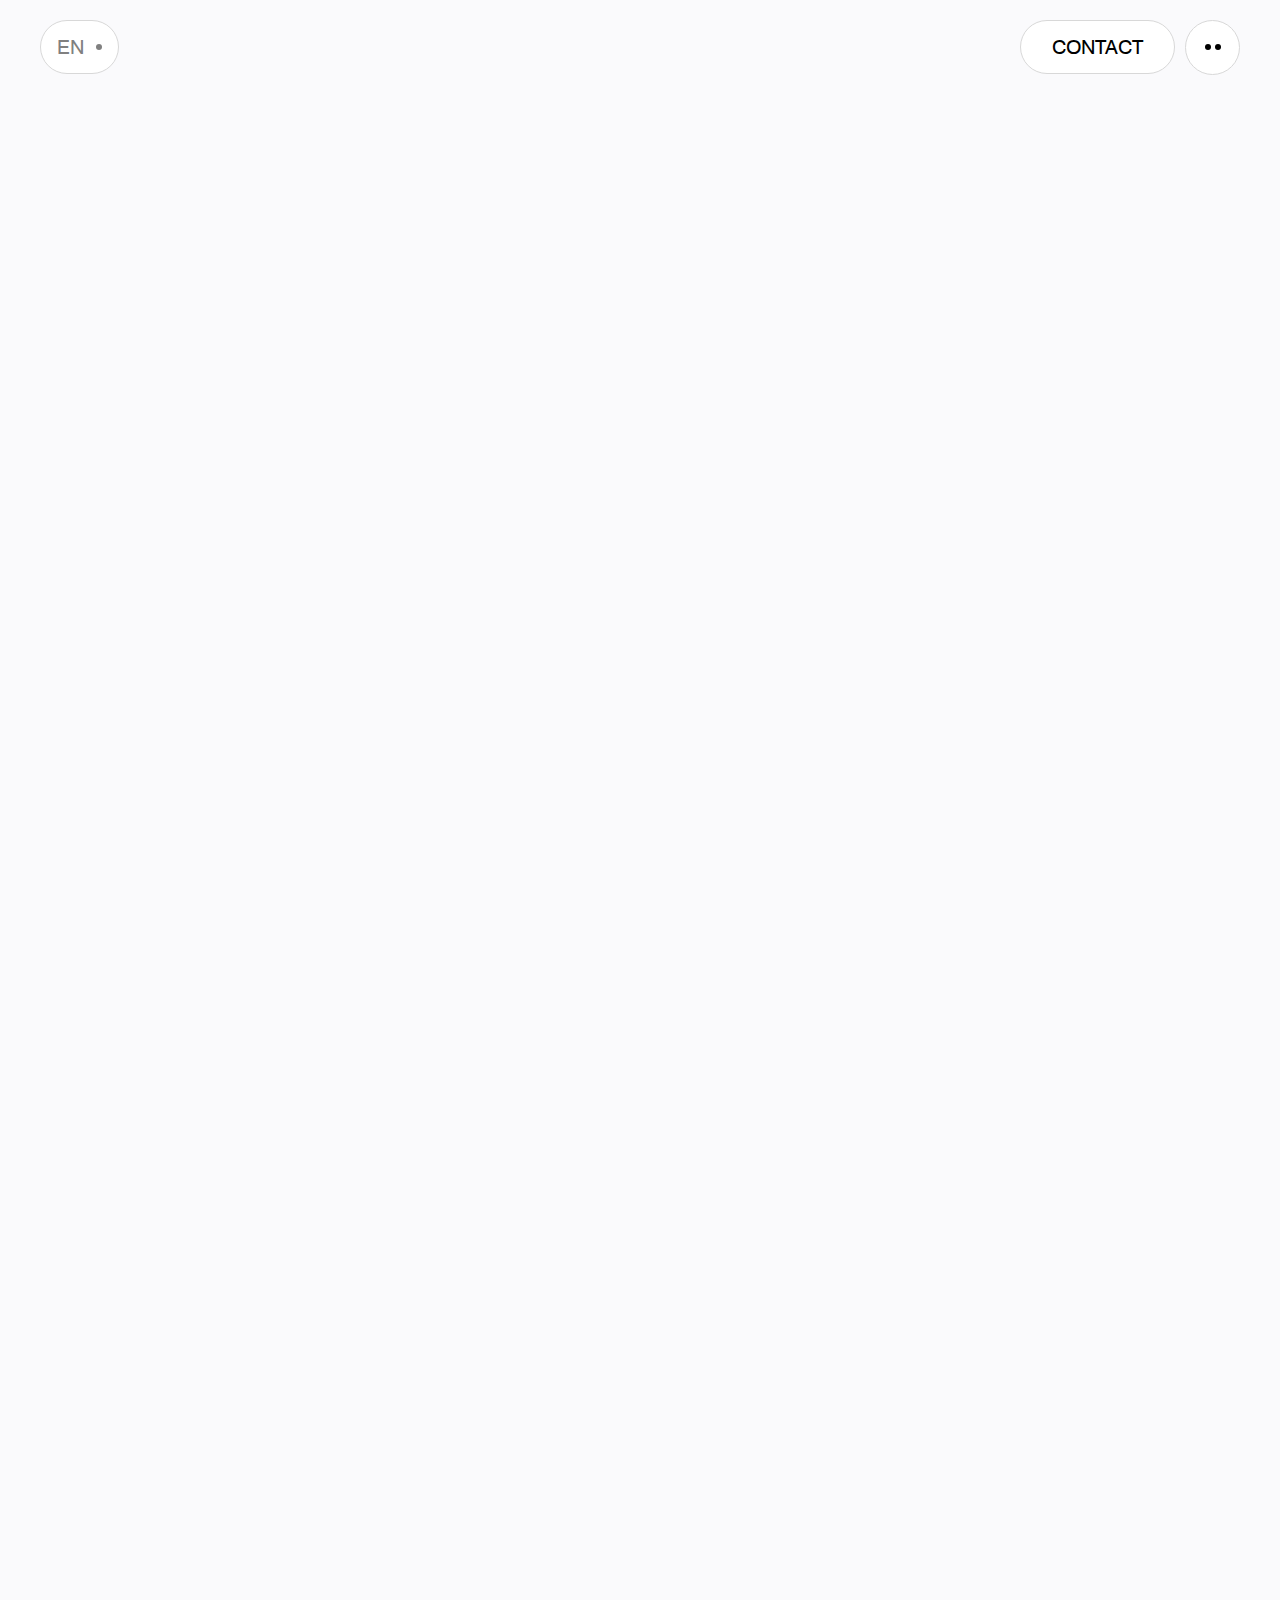
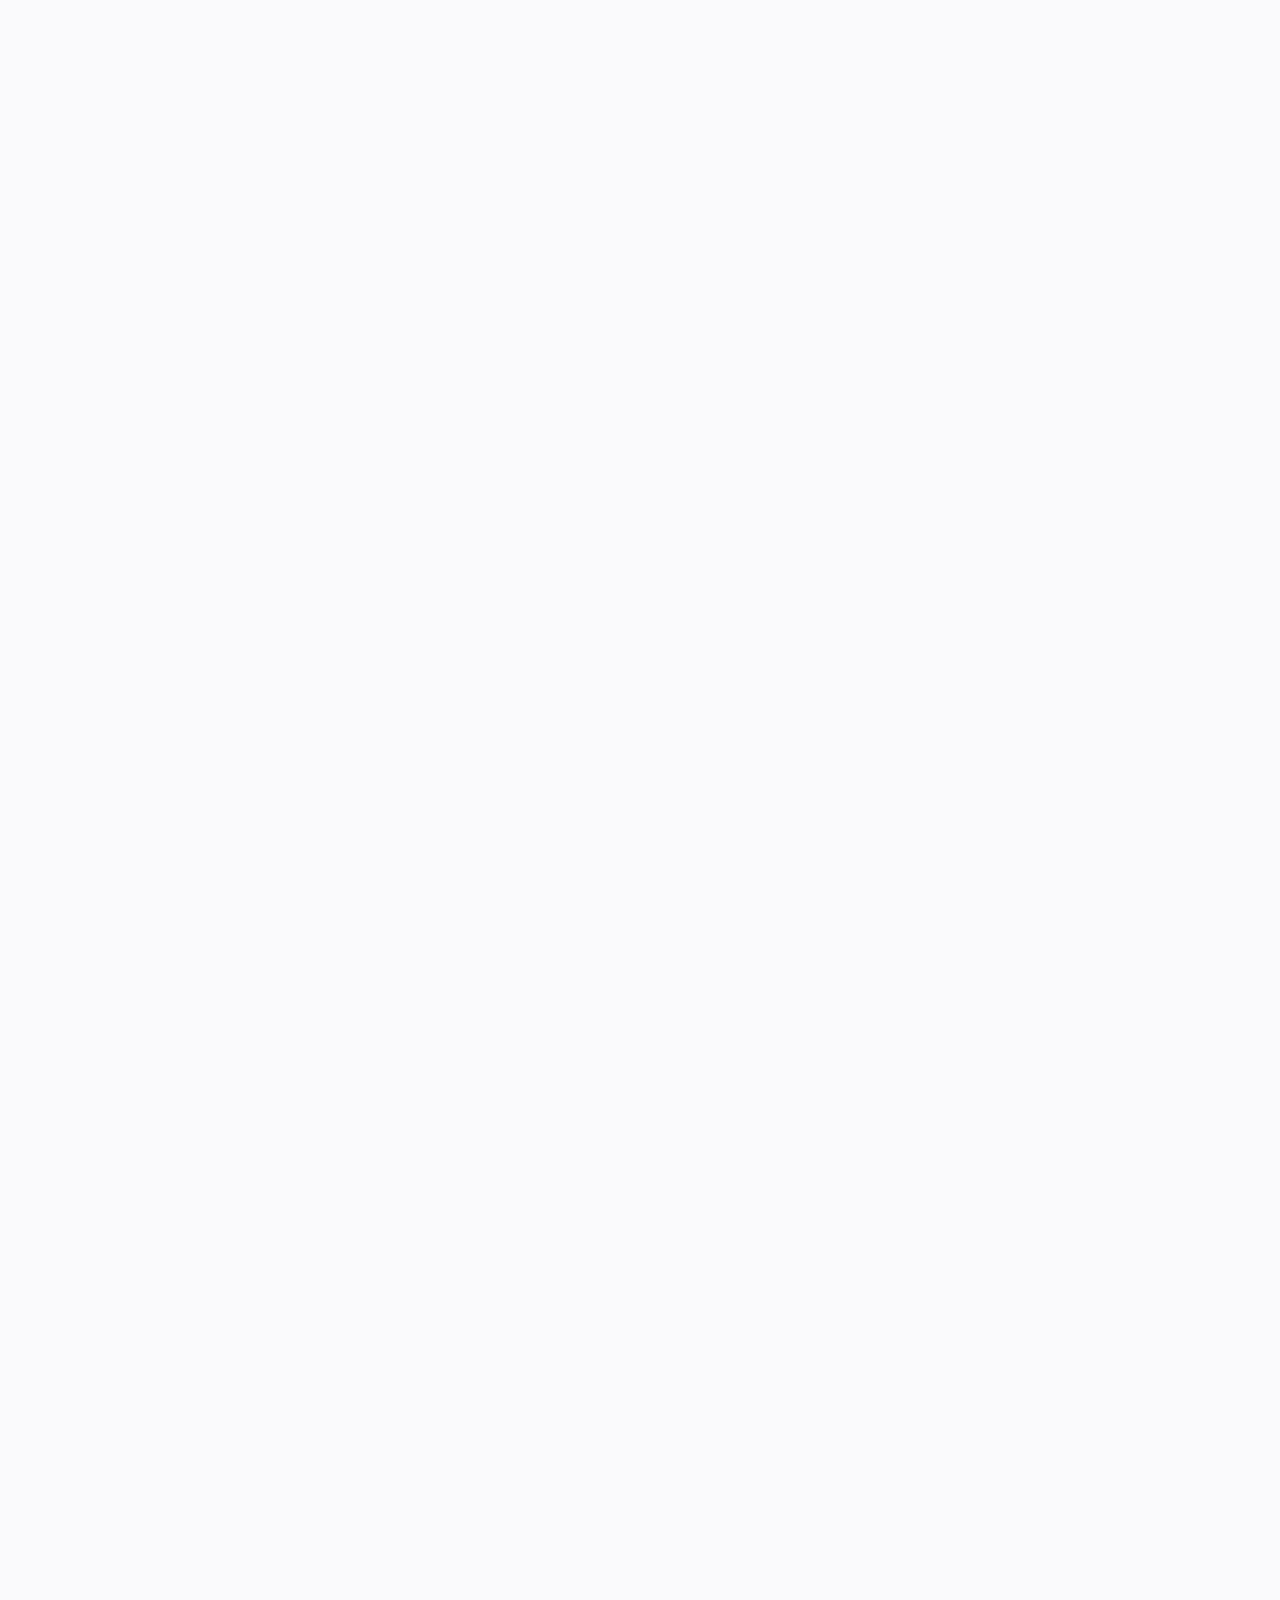
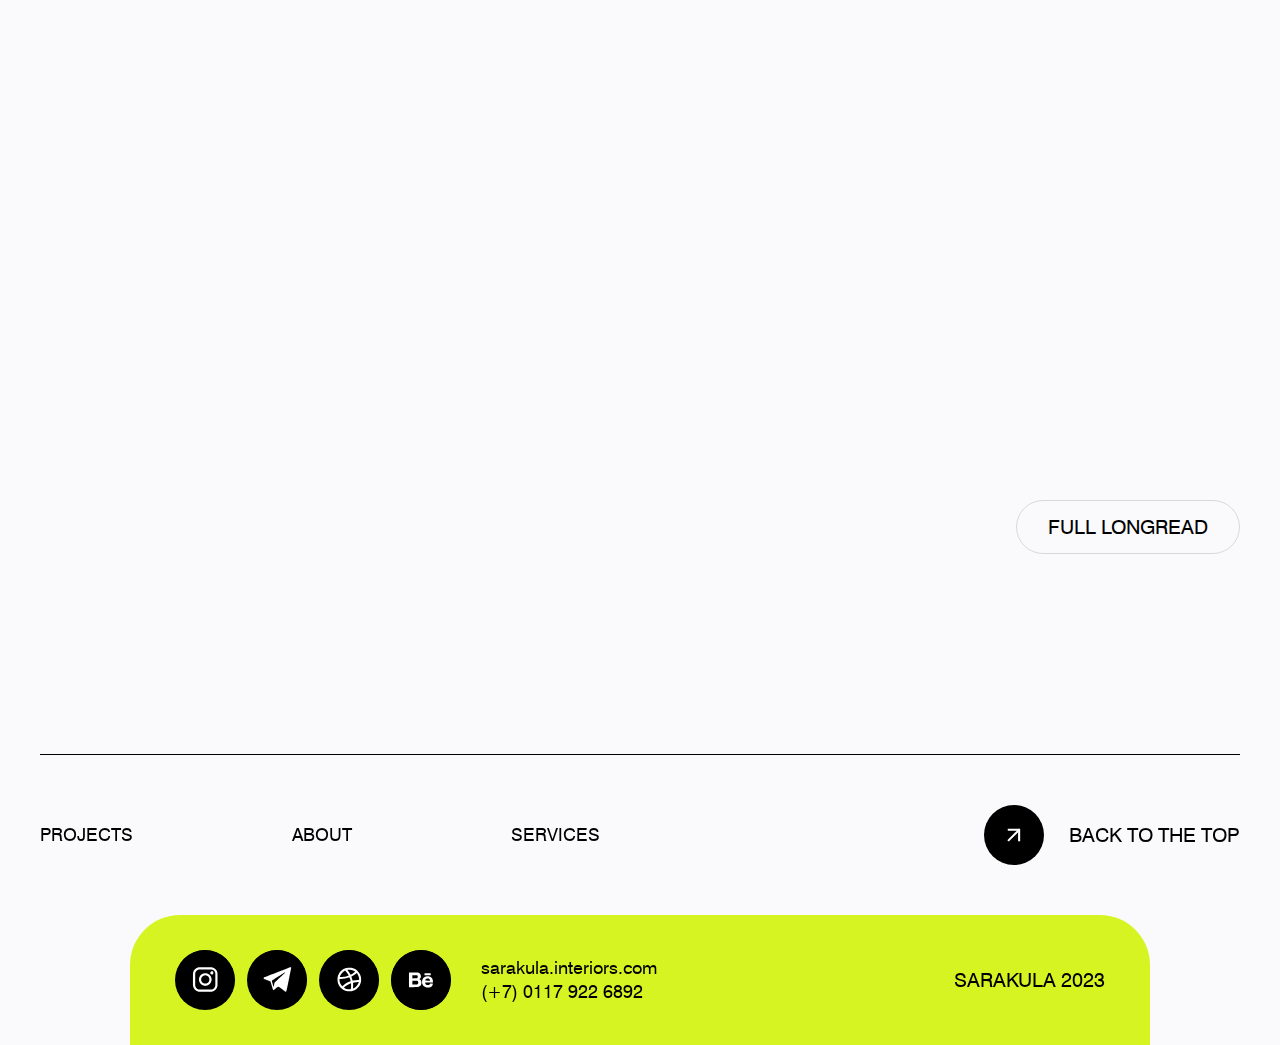
==== commit a4222d64: "add" ====
--- a/index.html
+++ b/index.html
@@ -10,6 +10,7 @@
 
 	<meta http-equiv="X-UA-Compatible" content="IE=edge">
 	<meta name="viewport" content="width=device-width, initial-scale=1, maximum-scale=1">
+	<meta http-equiv="imagetoolbar" content="no" />
 
 	<meta property="og:image" content="path/to/image.jpg">
 	<link rel="shortcut icon" href="img/favicon/favicon.ico" type="image/x-icon">
@@ -35,28 +36,20 @@
 			<div class="row">
 				<div class="header--wrapper">
 					<div class="header--wrapper__language">
-						<span class="button switch en">En</span>
-						<span class="button switch ru">Ru</span>
-					</div>
-					<span class="header--wrapper__contact button en">Contact</span>
-					<span class="header--wrapper__contact button ru">Связь</span>
+						<span class="button switch">En</span>
+					</div>
+					<span class="header--wrapper__contact button">Contact</span>
 					<button class="header--wrapper__menu" id="menu">
 						<span></span>
 						<span></span>
 					</button>
 					<nav class="menu">
 						<div class="menu--wrapper">
-							<ul class="list en">
+							<ul class="list">
 								<li class="current-menu-item"><a href="index.html">Home</a></li>
 								<li><a href="projects.html">projects</a></li>
 								<li><a href="about.html">About Us</a></li>
 								<li><a href="services.html">services</a></li>
-							</ul>
-							<ul class="list ru">
-								<li class="current-menu-item"><a href="index.html">Главная</a></li>
-								<li><a href="projects.html">проекты</a></li>
-								<li><a href="about.html">О нас</a></li>
-								<li><a href="services.html">Услуги</a></li>
 							</ul>
 							<div class="menu--wrapper__contacts">
 								<div class="menu--wrapper__contacts--left">
@@ -83,8 +76,7 @@
 		<section class="main--title">
 			<div class="container">
 				<div class="row">
-					<h1 class="h1 en watch-animation"> WE ARE <span class="accent">SARAKULA</span> INTERIORS STUDIO</h1>
-					<h1 class="h1 ru watch-animation">МЫ ИНТЕРЬЕР СТУДИЯ <span class="accent">САРАКУЛА</span></h1>
+					<h1 class="h1 watch-animation"> WE ARE <span class="accent">SARAKULA</span> INTERIORS STUDIO</h1>
 				</div>
 			</div>
 		</section>
@@ -92,54 +84,35 @@
 			<div class="container">
 				<div class="row">
 					<div class="main--projects__title">
-						<h2 class="h2 en watch-animation">projects</h2>
-						<h2 class="h2 ru watch-animation">проекты</h2>
+						<h2 class="h2 watch-animation">projects</h2>
 					</div>
 					<div class="main--projects__grid watch-animation">
-						<a href="case-repair.html" class="main--projects__item column--1">
+						<a href="case-repair.html" class="main--projects__item flex--33">
 							<img src="img/projects/1.png" alt="#">
-							<div class="main--projects__item--info en">
-								<h3 class="h3 accent">academy 40</h3>
-								<span>small coffee shop in crimea</span>
-								<ul class="list">
-									<li><span></span> Commercial</li>
-									<li><span></span> three rooms</li>
-									<li><span></span> generic style</li>
-								</ul>
-							</div>
-							<div class="main--projects__item--info ru">
-								<h3 class="h3 accent">академия 40</h3>
-								<span>небольшая кофейня в крыму</span>
-								<ul class="list">
-									<li><span></span> Коммерческий</li>
-									<li><span></span> три комнаты</li>
-									<li><span></span> общий стиль</li>
-								</ul>
-							</div>
-						</a>
-						<a href="case-realized.html" class="main--projects__item column--2">
+							<div class="main--projects__item--info">
+								<h3 class="h3 accent">academy 40</h3>
+								<span>small coffee shop in crimea</span>
+								<ul class="list">
+									<li><span></span> Commercial</li>
+									<li><span></span> three rooms</li>
+									<li><span></span> generic style</li>
+								</ul>
+							</div>
+						</a>
+						<a href="case-realized.html" class="main--projects__item flex--33">
 							<img src="img/projects/2.png" alt="#">
-							<div class="main--projects__item--info en">
-								<h3 class="h3 accent">academy 40</h3>
-								<span>small coffee shop in crimea</span>
-								<ul class="list">
-									<li><span></span> Commercial</li>
-									<li><span></span> three rooms</li>
-									<li><span></span> generic style</li>
-								</ul>
-							</div>
-							<div class="main--projects__item--info ru">
-								<h3 class="h3 accent">академия 40</h3>
-								<span>небольшая кофейня в крыму</span>
-								<ul class="list">
-									<li><span></span> Коммерческий</li>
-									<li><span></span> три комнаты</li>
-									<li><span></span> общий стиль</li>
-								</ul>
-							</div>
-						</a>
-						<div class="main--projects__text main--projects__item column--3">
-							<div class="main--projects__text--wrapper en">
+							<div class="main--projects__item--info">
+								<h3 class="h3 accent">academy 40</h3>
+								<span>small coffee shop in crimea</span>
+								<ul class="list">
+									<li><span></span> Commercial</li>
+									<li><span></span> three rooms</li>
+									<li><span></span> generic style</li>
+								</ul>
+							</div>
+						</a>
+						<div class="main--projects__text main--projects__item flex--33">
+							<div class="main--projects__text--wrapper">
 								<p>
 									In a unique combination of innovation and design that gives used coffee capsules a second life, the outsole and insole
 									of the ASH X Nespresso sneakers will be made using Nespresso's recycled coffee grounds while the label on the shoe
@@ -151,47 +124,25 @@
 									sneakers also incorporates the signature colors and patterns of Nespresso coffee capsules.
 								</p>
 							</div>
-							<div class="main--projects__text--wrapper ru">
-								<p>
-									В уникальном сочетании инноваций и дизайна, которое дает использованным кофейным капсулам вторую жизнь, подошва и
-									стелька кроссовок ASH X Nespresso будут изготовлены с использованием переработанной кофейной гущи Nespresso, а этикетка
-									на язычке обуви будет включать переработанный алюминий из капсул.
-								</p>
-								<p>
-									Не содержащая хрома кожа и материалы из переработанного полиэтилентерефталата (RPET), обычно используемые в коллекциях
-									RE/ASH, также используются во всей конструкции обуви, чтобы еще больше сократить отходы сырья и свести к минимуму общее
-									воздействие на окружающую среду. Кроме того, дизайн двух кроссовок также включает фирменные цвета и узоры кофейных
-									капсул Nespresso.
-								</p>
-							</div>
-						</div>
-						<a href="case-repair.html" class="main--projects__item column--4">
+						</div>
+						<a href="case-repair.html" class="main--projects__item flex--100">
 							<img src="img/projects/3.png" alt="#">
-							<div class="main--projects__item--info en">
-								<h3 class="h3 accent">academy 40</h3>
-								<span>small coffee shop in crimea</span>
-								<ul class="list">
-									<li><span></span> Commercial</li>
-									<li><span></span> three rooms</li>
-									<li><span></span> generic style</li>
-								</ul>
-							</div>
-							<div class="main--projects__item--info ru">
-								<h3 class="h3 accent">академия 40</h3>
-								<span>небольшая кофейня в крыму</span>
-								<ul class="list">
-									<li><span></span> Коммерческий</li>
-									<li><span></span> три комнаты</li>
-									<li><span></span> общий стиль</li>
-								</ul>
-							</div>
-						</a>
-						<a href="case-realized.html" class="main--projects__item column--5">
+							<div class="main--projects__item--info">
+								<h3 class="h3 accent">academy 40</h3>
+								<span>small coffee shop in crimea</span>
+								<ul class="list">
+									<li><span></span> Commercial</li>
+									<li><span></span> three rooms</li>
+									<li><span></span> generic style</li>
+								</ul>
+							</div>
+						</a>
+						<a href="case-realized.html" class="main--projects__item flex--33">
 							<video loop muted autoplay playsinline poster="img/projects/4.png">
 								<source src="img/projects/55.webm" type="video/webm" />
 								<source src="img/projects/55.mp4" type="video/mp4" />
 							</video>
-							<div class="main--projects__item--info en">
+							<div class="main--projects__item--info">
 								<h3 class="h3 accent">yalta 40</h3>
 								<span>small coffee shop in crimea</span>
 								<ul class="list">
@@ -200,19 +151,10 @@
 									<li><span></span> generic style</li>
 								</ul>
 							</div>
-							<div class="main--projects__item--info ru">
-								<h3 class="h3 accent">академия 40</h3>
-								<span>небольшая кофейня в крыму</span>
-								<ul class="list">
-									<li><span></span> Коммерческий</li>
-									<li><span></span> три комнаты</li>
-									<li><span></span> общий стиль</li>
-								</ul>
-							</div>
-						</a>
-						<a href="case-repair.html" class="main--projects__item column--6">
+						</a>
+						<a href="case-repair.html" class="main--projects__item flex--33">
 							<img src="img/projects/5.png" alt="#">
-							<div class="main--projects__item--info en">
+							<div class="main--projects__item--info">
 								<h3 class="h3 accent">academy 35</h3>
 								<span>small coffee shop in crimea</span>
 								<ul class="list">
@@ -221,76 +163,40 @@
 									<li><span></span> generic style</li>
 								</ul>
 							</div>
-							<div class="main--projects__item--info ru">
-								<h3 class="h3 accent">академия 40</h3>
-								<span>небольшая кофейня в крыму</span>
-								<ul class="list">
-									<li><span></span> Коммерческий</li>
-									<li><span></span> три комнаты</li>
-									<li><span></span> общий стиль</li>
-								</ul>
-							</div>
-						</a>
-						<a href="case-realized.html" class="main--projects__item column--7">
+						</a>
+						<a href="case-realized.html" class="main--projects__item flex--33">
 							<img src="img/projects/6.png" alt="#">
-							<div class="main--projects__item--info en">
-								<h3 class="h3 accent">academy 40</h3>
-								<span>small coffee shop in crimea</span>
-								<ul class="list">
-									<li><span></span> Commercial</li>
-									<li><span></span> three rooms</li>
-									<li><span></span> generic style</li>
-								</ul>
-							</div>
-							<div class="main--projects__item--info ru">
-								<h3 class="h3 accent">академия 40</h3>
-								<span>небольшая кофейня в крыму</span>
-								<ul class="list">
-									<li><span></span> Коммерческий</li>
-									<li><span></span> три комнаты</li>
-									<li><span></span> общий стиль</li>
-								</ul>
-							</div>
-						</a>
-						<a href="case-repair.html" class="main--projects__item column--8">
+							<div class="main--projects__item--info">
+								<h3 class="h3 accent">academy 40</h3>
+								<span>small coffee shop in crimea</span>
+								<ul class="list">
+									<li><span></span> Commercial</li>
+									<li><span></span> three rooms</li>
+									<li><span></span> generic style</li>
+								</ul>
+							</div>
+						</a>
+						<a href="case-repair.html" class="main--projects__item flex--66">
 							<img src="img/projects/7.png" alt="#">
-							<div class="main--projects__item--info en">
-								<h3 class="h3 accent">academy 40</h3>
-								<span>small coffee shop in crimea</span>
-								<ul class="list">
-									<li><span></span> Commercial</li>
-									<li><span></span> three rooms</li>
-									<li><span></span> generic style</li>
-								</ul>
-							</div>
-							<div class="main--projects__item--info ru">
-								<h3 class="h3 accent">академия 40</h3>
-								<span>небольшая кофейня в крыму</span>
-								<ul class="list">
-									<li><span></span> Коммерческий</li>
-									<li><span></span> три комнаты</li>
-									<li><span></span> общий стиль</li>
-								</ul>
-							</div>
-						</a>
-						<a href="case-realized.html" class="main--projects__item column--9">
+							<div class="main--projects__item--info">
+								<h3 class="h3 accent">academy 40</h3>
+								<span>small coffee shop in crimea</span>
+								<ul class="list">
+									<li><span></span> Commercial</li>
+									<li><span></span> three rooms</li>
+									<li><span></span> generic style</li>
+								</ul>
+							</div>
+						</a>
+						<a href="case-realized.html" class="main--projects__item flex--33">
 							<img src="img/projects/8.png" alt="#">
-							<div class="main--projects__item--info en">
-								<h3 class="h3 accent">academy 40</h3>
-								<span>small coffee shop in crimea</span>
-								<ul class="list">
-									<li><span></span> Commercial</li>
-									<li><span></span> three rooms</li>
-									<li><span></span> generic style</li>
-								</ul>
-							</div>
-							<div class="main--projects__item--info ru">
-								<h3 class="h3 accent">академия 40</h3>
-								<span>небольшая кофейня в крыму</span>
-								<ul class="list">
-									<li><span></span> Коммерческий</li>
-									<li><span></span> три комнаты</li>
-									<li><span></span> общий стиль</li>
+							<div class="main--projects__item--info">
+								<h3 class="h3 accent">academy 40</h3>
+								<span>small coffee shop in crimea</span>
+								<ul class="list">
+									<li><span></span> Commercial</li>
+									<li><span></span> three rooms</li>
+									<li><span></span> generic style</li>
 								</ul>
 							</div>
 						</a>
@@ -302,158 +208,30 @@
 			<div class="container">
 				<div class="row">
 					<div class="main--services__title">
-						<h2 class="h2 en watch-animation">services</h2>
-						<h2 class="h2 ru watch-animation">услуги</h2>
+						<h2 class="h2 watch-animation">services</h2>
 					</div>
 					<div class="main--services__wrapper">
 						<div class="main--services__item watch-animation">
-							<h3 class="h3 en"><span>CONCEPT PHASE</span><span>01</span></h3>
-							<h3 class="h3 ru"><span>ЭТАП КОНЦЕПЦИИ</span><span>01</span></h3>
-							<div class="main--services__item--wrapper">
-								<div class="main--services__item--text en">
-									<p>
-										In a unique combination of innovation and design that gives used coffee capsules a second life, the outsole and insole
-										of the ASH X Nespresso sneakers will be made using Nespresso's recycled coffee grounds while the label on the shoe
-										tongue will incorporate recycled aluminum from the capsules.
-									</p>
-									<p>
-										The chrome-free leather and recycled polyethylene terephthalate (RPET) materials commonly used in the RE/ASH collections also feature throughout the shoe design to
-										further reduce waste of raw materials and minimize the overall environmental impact. Additionally, the design of the two
-										sneakers also incorporates the signature colors and patterns of Nespresso coffee capsules.
-									</p>
-								</div>
-								<div class="main--services__item--text ru">
-									<p>
-										В уникальном сочетании инноваций и дизайна, которое дает использованным кофейным капсулам вторую жизнь, подошва и
-										стелька кроссовок ASH X Nespresso будут изготовлены с использованием переработанной кофейной гущи Nespresso, а этикетка
-										на язычке обуви будет включать переработанный алюминий из капсул.
-									</p>
-									<p>
-										Не содержащая хрома кожа и материалы из переработанного полиэтилентерефталата (RPET), обычно используемые в коллекциях
-										RE/ASH, также используются во всей конструкции обуви, чтобы еще больше сократить отходы сырья и свести к минимуму общее
-										воздействие на окружающую среду. Кроме того, дизайн двух кроссовок также включает фирменные цвета и узоры кофейных
-										капсул Nespresso.
-									</p>
-								</div>
+							<div class="main--services__item--button">
+								<h3 class="h3"><span>CONCEPT PHASE</span><span>01</span></h3>
 							</div>
 						</div>
 						<div class="main--services__item watch-animation">
-							<h3 class="h3 en"><span>SKETCH PHASE</span><span>02</span></h3>
-							<h3 class="h3 ru"><span>СТАДИЯ ЭСКИЗОВ</span><span>02</span></h3>
-							<div class="main--services__item--wrapper">
-								<div class="main--services__item--text en">
-									<p>
-										In a unique combination of innovation and design that gives used coffee capsules a second life, the outsole and insole
-										of the ASH X Nespresso sneakers will be made using Nespresso's recycled coffee grounds while the label on the shoe
-										tongue will incorporate recycled aluminum from the capsules.
-									</p>
-									<p>
-										The chrome-free leather and recycled polyethylene terephthalate (RPET) materials commonly used in the RE/ASH collections also feature throughout the shoe design to
-										further reduce waste of raw materials and minimize the overall environmental impact. Additionally, the design of the two
-										sneakers also incorporates the signature colors and patterns of Nespresso coffee capsules.
-									</p>
-								</div>
-								<div class="main--services__item--text ru">
-									<p>
-										В уникальном сочетании инноваций и дизайна, которое дает использованным кофейным капсулам вторую жизнь, подошва и
-										стелька кроссовок ASH X Nespresso будут изготовлены с использованием переработанной кофейной гущи Nespresso, а этикетка
-										на язычке обуви будет включать переработанный алюминий из капсул.
-									</p>
-									<p>
-										Не содержащая хрома кожа и материалы из переработанного полиэтилентерефталата (RPET), обычно используемые в коллекциях
-										RE/ASH, также используются во всей конструкции обуви, чтобы еще больше сократить отходы сырья и свести к минимуму общее
-										воздействие на окружающую среду. Кроме того, дизайн двух кроссовок также включает фирменные цвета и узоры кофейных
-										капсул Nespresso.
-									</p>
-								</div>
+							<div class="main--services__item--button">
+								<h3 class="h3"><span>SKETCH PHASE</span><span>02</span></h3>
 							</div>
 						</div>
 						<div class="main--services__item watch-animation">
-							<h3 class="h3 en"><span>MAIN WORK STAGE</span><span>03</span></h3>
-							<h3 class="h3 ru"><span>ОСНОВНОЙ ЭТАП РАБОТЫ</span><span>03</span></h3>
-							<div class="main--services__item--wrapper">
-								<div class="main--services__item--text en">
-									<p>
-										In a unique combination of innovation and design that gives used coffee capsules a second life, the outsole and insole
-										of the ASH X Nespresso sneakers will be made using Nespresso's recycled coffee grounds while the label on the shoe
-										tongue will incorporate recycled aluminum from the capsules.
-									</p>
-									<p>
-										The chrome-free leather and recycled polyethylene terephthalate (RPET) materials commonly used in the RE/ASH collections also feature throughout the shoe design to
-										further reduce waste of raw materials and minimize the overall environmental impact. Additionally, the design of the two
-										sneakers also incorporates the signature colors and patterns of Nespresso coffee capsules.
-									</p>
-								</div>
-								<div class="main--services__item--text ru">
-									<p>
-										В уникальном сочетании инноваций и дизайна, которое дает использованным кофейным капсулам вторую жизнь, подошва и
-										стелька кроссовок ASH X Nespresso будут изготовлены с использованием переработанной кофейной гущи Nespresso, а этикетка
-										на язычке обуви будет включать переработанный алюминий из капсул.
-									</p>
-									<p>
-										Не содержащая хрома кожа и материалы из переработанного полиэтилентерефталата (RPET), обычно используемые в коллекциях
-										RE/ASH, также используются во всей конструкции обуви, чтобы еще больше сократить отходы сырья и свести к минимуму общее
-										воздействие на окружающую среду. Кроме того, дизайн двух кроссовок также включает фирменные цвета и узоры кофейных
-										капсул Nespresso.
-									</p>
-								</div>
+							<div class="main--services__item--button">
+								<h3 class="h3"><span>MAIN WORK STAGE</span><span>03</span></h3>
 							</div>
 						</div>
 						<div class="main--services__item watch-animation">
-							<h3 class="h3 en"><span>AUTHOR’S VIEW</span><span>04</span></h3>
-							<h3 class="h3 ru"><span>ВЗГЛЯД АВТОРА</span><span>04</span></h3>
-							<div class="main--services__item--wrapper">
-								<div class="main--services__item--text en">
-									<p>
-										In a unique combination of innovation and design that gives used coffee capsules a second life, the outsole and insole
-										of the ASH X Nespresso sneakers will be made using Nespresso's recycled coffee grounds while the label on the shoe
-										tongue will incorporate recycled aluminum from the capsules.
-									</p>
-									<p>
-										The chrome-free leather and recycled polyethylene terephthalate (RPET) materials commonly used in the RE/ASH collections also feature throughout the shoe design to
-										further reduce waste of raw materials and minimize the overall environmental impact. Additionally, the design of the two
-										sneakers also incorporates the signature colors and patterns of Nespresso coffee capsules.
-									</p>
-								</div>
-								<div class="main--services__item--text ru">
-									<p>
-										В уникальном сочетании инноваций и дизайна, которое дает использованным кофейным капсулам вторую жизнь, подошва и
-										стелька кроссовок ASH X Nespresso будут изготовлены с использованием переработанной кофейной гущи Nespresso, а этикетка
-										на язычке обуви будет включать переработанный алюминий из капсул.
-									</p>
-									<p>
-										Не содержащая хрома кожа и материалы из переработанного полиэтилентерефталата (RPET), обычно используемые в коллекциях
-										RE/ASH, также используются во всей конструкции обуви, чтобы еще больше сократить отходы сырья и свести к минимуму общее
-										воздействие на окружающую среду. Кроме того, дизайн двух кроссовок также включает фирменные цвета и узоры кофейных
-										капсул Nespresso.
-									</p>
-								</div>
-							</div>
-						</div>
-						<a href="services.html" class="main--services__button button en">full longread</a>
-						<a href="services.html" class="main--services__button button ru">Подробнее</a>
-					</div>
-				</div>
-			</div>
-		</section>
-		<section class="main--connect">
-			<div class="container">
-				<div class="row">
-					<div class="h1 en watch-animation">
-						<h2>
-							<span>LET’S <span class="accent">CONNECT</span></span>
-						</h2>
-						<h2>
-							<span>to each other</span>
-						</h2>
-					</div>
-					<div class="h1 ru watch-animation">
-						<h2>
-							<span><span class="accent">ПОДКЛЮЧИМСЯ</span></span>
-						</h2>
-						<h2>
-							<span>друг к другу</span>
-						</h2>
+							<div class="main--services__item--button">
+								<h3 class="h3"><span>AUTHOR’S VIEW</span><span>04</span></h3>
+							</div>
+						</div>
+						<a href="services.html" class="main--services__button button">full longread</a>
 					</div>
 				</div>
 			</div>
@@ -466,15 +244,10 @@
 				<div class="footer--wrapper">
 					<div class="footer--wrapper__top">
 						<nav class="menu--footer">
-							<ul class="list en">
+							<ul class="list">
 								<li><a href="projects.html">projects</a></li>
 								<li><a href="about.html">about</a></li>
 								<li><a href="services.html">services</a></li>
-							</ul>
-							<ul class="list ru">
-								<li><a href="projects.html">проекты</a></li>
-								<li><a href="about.html">о нас</a></li>
-								<li><a href="services.html">услуги</a></li>
 							</ul>
 						</nav>
 						<div class="footer--wrapper__scroll">
@@ -484,8 +257,7 @@
 									<path d="M1.80005 1.80005H12.1334V12.1334" stroke="white" stroke-width="2.06667" stroke-linecap="square" stroke-linejoin="round"/>
 								</svg>
 							</div>
-							<span class="en">back to the top</span>
-							<span class="ru">наверх</span>
+							<span>back to the top</span>
 						</div>
 					</div>
 					<div class="footer--wrapper__bottom">
@@ -513,12 +285,12 @@
 		</svg>
 	</div>
 
-	<div class="modal en">
+	<div class="modal">
 		<div class="modal--wrapper">
 			<div class="modal--wrapper__title">
 				<span class="h3">Leave a request</span>
 				<p>You will be contacted shortly</p>
-				<div class="close en">
+				<div class="close">
 					<span></span>
 					<span></span>
 				</div>
@@ -527,30 +299,15 @@
 				<input type="text" placeholder="Your Name">
 				<input type="email" placeholder="Your Email">
 				<textarea cols="30" rows="10" placeholder="Your wishes"></textarea>
+				<div class="form--check">
+					<input type="checkbox" name="agree" class="custom-checkbox" id="agree">
+					<label class="check" for="agree"><span>Согласен с <a href="/privacy-policy/">Политикой конфиденциальности</a></span></label>
+				</div>
 				<button class="button">send</button>
 			</form>
 		</div>
 	</div>
 
-	<div class="modal ru">
-		<div class="modal--wrapper">
-			<div class="modal--wrapper__title">
-				<span class="h3">Оставьте заявку</span>
-				<p>С вами свяжутся в ближайшее время</p>
-				<div class="close ru">
-					<span></span>
-					<span></span>
-				</div>
-			</div>
-			<form action="#">
-				<input type="text" placeholder="Ваше Имя">
-				<input type="email" placeholder="Ваша Почта">
-				<textarea cols="30" rows="10" placeholder="Ваши Пожелания"></textarea>
-				<button class="button">отправить</button>
-			</form>
-		</div>
-	</div>
-
 	<script src="js/scripts.min.js"></script>
 
 </body>
--- a/css/main.min.css
+++ b/css/main.min.css
@@ -1 +1 @@
-@font-face{font-family:swis;font-style:normal;font-weight:400;src:url(../fonts/Swiss721_BT.eot);src:url(../fonts/Swiss721_BT.eot?#iefix) format("embedded-opentype"),url(../fonts/Swiss721_BT.woff) format("woff"),url(../fonts/Swiss721_BT.ttf) format("truetype")}*{-webkit-box-sizing:border-box;box-sizing:border-box;margin:0;padding:0}:after,:before{-webkit-box-sizing:border-box;box-sizing:border-box}::-webkit-input-placeholder{color:#666;opacity:1}:-moz-placeholder,::-moz-placeholder{color:#666;opacity:1}:-ms-input-placeholder{color:#666;opacity:1}body input:focus:required:invalid,body textarea:focus:required:invalid{color:#666}body input:required:valid,body textarea:required:valid{color:#666}body{-webkit-box-orient:vertical;-webkit-box-direction:normal;background-color:#fafafc;display:-webkit-box;display:-ms-flexbox;display:flex;-ms-flex-direction:column;flex-direction:column;font-family:swis,sans-serif;font-size:18px;height:100%;line-height:24px;min-width:320px;overflow-x:hidden;position:relative}body.overflow{overflow:hidden}.img-responsive{display:block;height:auto;max-width:100%}img{max-width:100%}a{color:#000;text-decoration:none}ul{list-style-type:none}section{position:relative}.h1,.h2,.h3,.h4,.h5,.h6,h1,h2,h3,h4,h5,h6{font-weight:400}.h1:first-letter,.h2:first-letter,.h3:first-letter,.h4:first-letter,.h5:first-letter,.h6:first-letter,h1:first-letter,h2:first-letter,h3:first-letter,h4:first-letter,h5:first-letter,h6:first-letter{text-transform:uppercase}.h1,h1{font-size:96px;letter-spacing:-.01em;line-height:115px}.h2,h2{font-size:72px;line-height:86px}.h3,h3{font-size:32px;line-height:38px}.accent{background-color:#d6f422;padding-left:3px;padding-right:3px}::-moz-selection{background-color:#d6f422;color:#fafafc}::selection{background-color:#d6f422;color:#fafafc}.container{margin:0 auto;max-width:1488px}.menu{background-color:#fafafc;border-left:1px solid #d8d8d8;height:100%;max-width:722px;min-height:100vh;opacity:0;position:fixed;right:-100%;top:0;-webkit-transition:opacity .5s ease;-o-transition:opacity .5s ease;transition:opacity .5s ease;width:100%;z-index:-2}.menu .list{counter-reset:li;margin-bottom:14%;max-width:420px}.menu .list li{-webkit-box-align:start;-ms-flex-align:start;align-items:flex-start;display:-webkit-box;display:-ms-flexbox;display:flex;font-size:88px;gap:17px;line-height:105px;margin-bottom:10px}.menu .list li:before{content:"0" counter(li);counter-increment:li;font-size:20px;line-height:24px}.menu .list li:last-child{margin-bottom:0}.menu .list li a{display:block;-webkit-transition:background-color .3s ease;-o-transition:background-color .3s ease;transition:background-color .3s ease;width:100%}.menu .list li a:first-letter{text-transform:uppercase}.menu .list li:focus a,.menu .list li:hover a{background-color:#d6f422}.menu .list li.current-menu-item a{background-color:#d6f422}.menu--wrapper{-webkit-box-orient:vertical;-webkit-box-direction:normal;-ms-flex-direction:column;flex-direction:column;height:100%;overflow-y:auto;padding:170px 35px 35px}.menu--wrapper,.menu--wrapper__contacts{-webkit-box-pack:justify;-ms-flex-pack:justify;display:-webkit-box;display:-ms-flexbox;display:flex;justify-content:space-between}.menu--wrapper__contacts{gap:20px}.menu--wrapper__contacts--left{-webkit-box-orient:vertical;-webkit-box-direction:normal;display:-webkit-box;display:-ms-flexbox;display:flex;-ms-flex-direction:column;flex-direction:column;gap:15px}.menu--wrapper__contacts--left a{display:inline-block;-webkit-transition:background-color .3s ease;-o-transition:background-color .3s ease;transition:background-color .3s ease;width:-webkit-fit-content;width:-moz-fit-content;width:fit-content}.menu--wrapper__contacts--left a:hover{background-color:#d6f422}.menu--wrapper__contacts--right .social{display:-webkit-box;display:-ms-flexbox;display:flex;-ms-flex-wrap:wrap;flex-wrap:wrap;gap:10px}.menu.active{opacity:1;right:0;z-index:2}.menu--footer .list{-webkit-box-pack:justify;-ms-flex-pack:justify;display:-webkit-box;display:-ms-flexbox;display:flex;justify-content:space-between;width:560px}.menu--footer .list li{text-transform:uppercase}.menu--footer .list li:hover a{text-decoration:underline}.button{background-color:#fff;border:1px solid #d8d8d8;border-radius:53px;font-size:20px;line-height:24px;line-height:1;padding:16px 31px;text-transform:uppercase;-webkit-transition:border .3s ease,background-color .3s ease,color .3s ease;-o-transition:border .3s ease,background-color .3s ease,color .3s ease;transition:border .3s ease,background-color .3s ease,color .3s ease}.button:focus,.button:hover{background-color:#000;border:1px solid #000;color:#fff}.social{display:-webkit-box;display:-ms-flexbox;display:flex;-ms-flex-wrap:wrap;flex-wrap:wrap;gap:12px}.social a{background-color:#000;border-radius:50%;display:block;height:60px;overflow:hidden;-webkit-transition:opacity .3s ease;-o-transition:opacity .3s ease;transition:opacity .3s ease;width:60px}.social a img{-webkit-transition:-webkit-transform .3s ease;transition:-webkit-transform .3s ease;-o-transition:transform .3s ease;transition:transform .3s ease;transition:transform .3s ease,-webkit-transform .3s ease}.social a:hover{opacity:.7}.social a:hover img{-webkit-transform:scale(1.1);-ms-transform:scale(1.1);transform:scale(1.1)}.top{-webkit-box-align:center;-ms-flex-align:center;-webkit-box-pack:center;-ms-flex-pack:center;align-items:center;background-color:#000;border-radius:50%;bottom:40px;color:#fff;cursor:pointer;display:-webkit-box;display:-ms-flexbox;display:flex;height:60px;justify-content:center;position:fixed;right:-100%;scroll-behavior:smooth;-webkit-transition:right 1s ease,background .3s ease;-o-transition:right 1s ease,background .3s ease;transition:right 1s ease,background .3s ease;width:60px;z-index:99}.top svg{-webkit-transition:-webkit-transform .3s ease;transition:-webkit-transform .3s ease;-o-transition:transform .3s ease;transition:transform .3s ease;transition:transform .3s ease,-webkit-transform .3s ease}.top:hover{background:#4a4a4a}.top:hover svg{-webkit-transform:scale(1.2);-ms-transform:scale(1.2);transform:scale(1.2)}form input,form textarea{border:1px solid #d8d8d8;border-radius:25px;font-family:swis,sans-serif;font-size:16px;outline:none;padding:16px 30px;text-transform:uppercase;width:100%}form textarea{resize:none}form button{cursor:pointer;margin-left:auto;max-width:200px;width:100%}.modal{-webkit-box-align:center;-ms-flex-align:center;-webkit-box-pack:center;-ms-flex-pack:center;align-items:center;-webkit-backdrop-filter:blur(10px);backdrop-filter:blur(10px);display:-webkit-box;display:-ms-flexbox;display:flex;height:100vh;justify-content:center;left:0;opacity:0;position:fixed!important;top:0;-webkit-transition:all .3s ease;-o-transition:all .3s ease;transition:all .3s ease;visibility:initial!important;width:100vw;z-index:-1}.modal:after{background-color:hsla(0,0%,50%,.569);content:"";display:block;height:100vh;left:0;position:absolute;top:0;width:100vw;z-index:0}.modal--wrapper{background-color:#fafafc;border-radius:25px;bottom:0;gap:30px;margin:auto;max-width:50%;padding:30px;position:relative;top:0;width:100%;z-index:1}.modal--wrapper,.modal--wrapper__title{-webkit-box-orient:vertical;-webkit-box-direction:normal;display:-webkit-box;display:-ms-flexbox;display:flex;-ms-flex-direction:column;flex-direction:column}.modal--wrapper__title{gap:10px}.modal--wrapper__title .close{right:30px;top:25px}.modal--wrapper form{-webkit-box-orient:vertical;-webkit-box-direction:normal;display:-webkit-box;display:-ms-flexbox;display:flex;-ms-flex-direction:column;flex-direction:column;gap:15px}.modal.active{opacity:1;z-index:99999}.close{-webkit-box-align:center;-ms-flex-align:center;-webkit-box-pack:center;-ms-flex-pack:center;align-items:center;background-color:#fff;border:1px solid #d8d8d8;border-radius:50%;cursor:pointer;display:-webkit-box;display:-ms-flexbox;display:flex;gap:5px;height:55px;justify-content:center;position:absolute;right:0;top:0;-webkit-transition:background-color .3s ease,border .3s ease;-o-transition:background-color .3s ease,border .3s ease;transition:background-color .3s ease,border .3s ease;width:55px;z-index:1}.close.en,.close.ru{position:absolute!important}.close span{background-color:#fff;background-color:#000;border-radius:8px;display:block;height:3px;position:absolute;-webkit-transition:all .3s ease;-o-transition:all .3s ease;transition:all .3s ease;width:24px}.close span:first-child{left:28%;-webkit-transform:rotate(45deg);-ms-transform:rotate(45deg);transform:rotate(45deg)}.close span:last-child{right:28%;-webkit-transform:rotate(-45deg);-ms-transform:rotate(-45deg);transform:rotate(-45deg)}.close:hover{background-color:#000;border:1px solid #000}.close:hover span{background-color:#fff}.hidden{display:none}.watch-animation{-webkit-animation-delay:.3s;animation-delay:.3s;-webkit-animation-duration:3s;animation-duration:3s;-webkit-animation-fill-mode:both;animation-fill-mode:both;-webkit-animation-timing-function:cubic-bezier(.19,1,.22,1);animation-timing-function:cubic-bezier(.19,1,.22,1);opacity:0}.fade-in{-webkit-animation-name:fadeIn;animation-name:fadeIn}.fade-in-left{-webkit-animation-name:FadeInLeft2;animation-name:FadeInLeft2}.fade-in-right{-webkit-animation-name:FadeInRight;animation-name:FadeInRight}.fade-in-bottom{-webkit-animation-name:FadeInBottom;animation-name:FadeInBottom}.fade-in-scale{-webkit-animation-name:FadeInScale;animation-name:FadeInScale}@-webkit-keyframes FadeInLeft2{0%{opacity:0;-webkit-transform:translate3d(-375px,0,0);transform:translate3d(-375px,0,0)}to{opacity:1;-webkit-transform:none;transform:none}}@keyframes FadeInLeft2{0%{opacity:0;-webkit-transform:translate3d(-375px,0,0);transform:translate3d(-375px,0,0)}to{opacity:1;-webkit-transform:none;transform:none}}@-webkit-keyframes FadeInRight{0%{opacity:0;-webkit-transform:translate3d(375px,0,0);transform:translate3d(375px,0,0)}to{opacity:1;-webkit-transform:none;transform:none}}@keyframes FadeInRight{0%{opacity:0;-webkit-transform:translate3d(375px,0,0);transform:translate3d(375px,0,0)}to{opacity:1;-webkit-transform:none;transform:none}}@-webkit-keyframes FadeInBottom{0%{opacity:0;-webkit-transform:translateY(100px);transform:translateY(100px)}to{opacity:1;-webkit-transform:none;transform:none}}@keyframes FadeInBottom{0%{opacity:0;-webkit-transform:translateY(100px);transform:translateY(100px)}to{opacity:1;-webkit-transform:none;transform:none}}@-webkit-keyframes FadeInScale{0%{opacity:0;-webkit-transform:scale(0);transform:scale(0)}to{opacity:1;-webkit-transform:scale(1);transform:scale(1)}}@keyframes FadeInScale{0%{opacity:0;-webkit-transform:scale(0);transform:scale(0)}to{opacity:1;-webkit-transform:scale(1);transform:scale(1)}}@-webkit-keyframes fadeIn{0%{opacity:0}to{opacity:1}}@keyframes fadeIn{0%{opacity:0}to{opacity:1}}.header{background-color:#fafafc;margin-bottom:75px;min-height:94px}.header--wrapper{-webkit-box-align:center;-ms-flex-align:center;align-items:center;background-color:#fafafc;display:-webkit-box;display:-ms-flexbox;display:flex;gap:20px;margin:0 auto;max-width:1488px;min-height:54px;padding-bottom:20px;padding-top:20px;position:fixed;width:100%;z-index:999}.header--wrapper__language{cursor:pointer;position:relative;-webkit-user-select:none;-moz-user-select:none;-ms-user-select:none;user-select:none}.header--wrapper__language .button{-webkit-box-align:center;-ms-flex-align:center;align-items:center;background-color:#fff;border:1px solid #d8d8d8;border-radius:53px;color:grey;display:-webkit-box;display:-ms-flexbox;display:flex;font-size:20px;gap:12px;line-height:24px;line-height:1;padding:16px;text-transform:uppercase;-webkit-transition:background-color .3s ease,color .3s ease,border .3s ease;-o-transition:background-color .3s ease,color .3s ease,border .3s ease;transition:background-color .3s ease,color .3s ease,border .3s ease}.header--wrapper__language .button:after{background-color:grey;border-radius:50%;content:"";display:block;height:6px;-webkit-transition:background-color .3s ease;-o-transition:background-color .3s ease;transition:background-color .3s ease;width:6px}.header--wrapper__language:focus .button,.header--wrapper__language:hover .button{background-color:#000;border:1px solid #000;color:#fff}.header--wrapper__language:focus .button:after,.header--wrapper__language:hover .button:after{background-color:#fff}.header--wrapper__contact{cursor:pointer;margin-left:auto;margin-right:65px;-webkit-user-select:none;-moz-user-select:none;-ms-user-select:none;user-select:none}.header--wrapper__menu{-webkit-box-align:center;-ms-flex-align:center;-webkit-box-pack:center;-ms-flex-pack:center;align-items:center;background-color:#fff;border:1px solid #d8d8d8;border-radius:50%;cursor:pointer;display:-webkit-box;display:-ms-flexbox;display:flex;gap:5px;height:55px;justify-content:center;position:absolute;right:0;-webkit-transition:background-color .3s ease,border .3s ease;-o-transition:background-color .3s ease,border .3s ease;transition:background-color .3s ease,border .3s ease;width:55px;z-index:1}.header--wrapper__menu span{background-color:#000;border-radius:50%;display:block;height:6px;position:absolute;-webkit-transition:all .3s ease;-o-transition:all .3s ease;transition:all .3s ease;width:6px}.header--wrapper__menu span:first-child{left:calc(50% - 8px)}.header--wrapper__menu span:last-child{right:calc(50% - 8px)}.header--wrapper__menu:hover{background-color:#000;border:1px solid #000}.header--wrapper__menu:hover span{background-color:#fff}.header--wrapper__menu.active{-webkit-animation-duration:1s;animation-duration:1s;-webkit-animation-name:fadeIn;animation-name:fadeIn;background-color:#000;border:1px solid #000;position:fixed;right:35px;-webkit-transition:right .5s ease;-o-transition:right .5s ease;transition:right .5s ease;z-index:3}.header--wrapper__menu.active span{background-color:#fff;border-radius:8px;height:3px;width:24px}.header--wrapper__menu.active span:first-child{left:28%;-webkit-transform:rotate(45deg);-ms-transform:rotate(45deg);transform:rotate(45deg)}.header--wrapper__menu.active span:last-child{right:28%;-webkit-transform:rotate(-45deg);-ms-transform:rotate(-45deg);transform:rotate(-45deg)}.header--wrapper__back{background-color:#fafafc;border:1px solid #d8d8d8;border-radius:50%;cursor:pointer;height:56px;outline:none;-webkit-transform:rotate(-90deg);-ms-transform:rotate(-90deg);transform:rotate(-90deg);-webkit-transition:border .3s ease,background-color .3s ease;-o-transition:border .3s ease,background-color .3s ease;transition:border .3s ease,background-color .3s ease;width:56px}.header--wrapper__back path{-webkit-transition:fill .3s ease;-o-transition:fill .3s ease;transition:fill .3s ease}.header--wrapper__back:hover{background-color:#000;border:1px solid #000}.header--wrapper__back:hover path{fill:#fff}.main{-webkit-box-flex:1;-ms-flex:1 1 auto;flex:1 1 auto;margin-bottom:120px}.main--title{margin-bottom:75px}.main--title .h1{-webkit-animation-duration:4s;animation-duration:4s;margin:0 auto;max-width:900px;text-transform:uppercase}.main--projects{margin-bottom:120px}.main--projects__title{-webkit-box-align:center;-ms-flex-align:center;align-items:center;display:-webkit-box;display:-ms-flexbox;display:flex;gap:24px;margin-bottom:48px}.main--projects__grid,.main--projects__title .h2{-webkit-animation-delay:1.8s;animation-delay:1.8s}.main--projects__grid{-ms-grid-columns:1fr 24px 1fr 24px 1fr;-ms-grid-rows:auto;display:-ms-grid;display:grid;gap:24px;grid-template-columns:repeat(3,1fr);grid-template-rows:auto}.main--projects__grid>:first-child{-ms-grid-column:1;-ms-grid-row:1}.main--projects__grid>:nth-child(2){-ms-grid-column:3;-ms-grid-row:1}.main--projects__grid>:nth-child(3){-ms-grid-column:5;-ms-grid-row:1}.main--projects__item{border-radius:16px;display:-webkit-box;display:-ms-flexbox;display:flex;max-height:740px;overflow:hidden;position:relative;-webkit-transition:background .3s ease;-o-transition:background .3s ease;transition:background .3s ease}.main--projects__item img,.main--projects__item video{height:100%;-o-object-fit:cover;object-fit:cover;-o-object-position:center;object-position:center;-webkit-transition:-webkit-transform .8s ease;transition:-webkit-transform .8s ease;-o-transition:transform .8s ease;transition:transform .8s ease;transition:transform .8s ease,-webkit-transform .8s ease;width:100%}.main--projects__item--info{-webkit-box-orient:vertical;-webkit-box-direction:normal;bottom:16px!important;color:#fff;display:-webkit-box;display:-ms-flexbox;display:flex;-ms-flex-direction:column;flex-direction:column;left:0;opacity:0;padding-left:16px;padding-right:16px;position:absolute;top:auto;-webkit-transition:opacity .5s ease;-o-transition:opacity .5s ease;transition:opacity .5s ease;width:100%}.main--projects__item--info.en,.main--projects__item--info.ru{position:absolute!important}.main--projects__item--info .h3{color:#000;margin-bottom:16px;text-transform:uppercase;width:-webkit-fit-content;width:-moz-fit-content;width:fit-content}.main--projects__item--info span{display:inline-block;font-size:20px;line-height:24px;margin-bottom:16px;max-width:240px;text-transform:uppercase}.main--projects__item--info ul{display:-webkit-box;display:-ms-flexbox;display:flex;-ms-flex-wrap:wrap;flex-wrap:wrap;gap:5px}.main--projects__item--info ul li{-webkit-box-align:center;-ms-flex-align:center;align-items:center;display:-webkit-box;display:-ms-flexbox;display:flex;font-size:14px;gap:10px;text-transform:uppercase}.main--projects__item--info ul li span{-webkit-box-orient:vertical;-webkit-box-direction:normal;display:-webkit-box;display:-ms-flexbox;display:flex;-ms-flex-direction:column;flex-direction:column;gap:2px;margin:0}.main--projects__item--info ul li span:after,.main--projects__item--info ul li span:before{background-color:#fff;border-radius:50%;content:"";display:block;height:4px;min-width:4px}.main--projects__item.column--1{-ms-grid-row-span:1;-ms-grid-column-span:1;grid-area:1/1/2/2;-ms-grid-column:1;-ms-grid-row:1}.main--projects__item.column--2{-ms-grid-row-span:1;-ms-grid-column-span:1;grid-area:1/2/2/3;-ms-grid-column:2;-ms-grid-row:1}.main--projects__item.column--3{-ms-grid-row-span:1;-ms-grid-column-span:1;grid-area:1/3/2/4;-ms-grid-column:3;-ms-grid-row:1}.main--projects__item.column--4{-ms-grid-row-span:1;-ms-grid-column-span:3;grid-area:2/1/3/4;-ms-grid-column:1;-ms-grid-row:2}.main--projects__item.column--5{-ms-grid-row-span:1;-ms-grid-column-span:1;grid-area:3/1/4/2;-ms-grid-column:1;-ms-grid-row:3}.main--projects__item.column--6{-ms-grid-row-span:1;-ms-grid-column-span:1;grid-area:3/2/4/3;-ms-grid-column:2;-ms-grid-row:3}.main--projects__item.column--7{-ms-grid-row-span:1;-ms-grid-column-span:1;grid-area:3/3/4/4;-ms-grid-column:3;-ms-grid-row:3}.main--projects__item.column--8{-ms-grid-row-span:1;-ms-grid-column-span:2;grid-area:4/1/5/3;-ms-grid-column:1;-ms-grid-row:4}.main--projects__item.column--9{-ms-grid-row-span:1;-ms-grid-column-span:1;grid-area:4/3/5/4;-ms-grid-column:3;-ms-grid-row:4}.main--projects__item:after{background:-webkit-gradient(linear,left bottom,left top,from(rgba(0,0,0,.5)),to(rgba(0,0,0,0)));background:-o-linear-gradient(bottom,rgba(0,0,0,.5) 0,rgba(0,0,0,0) 100%);background:linear-gradient(0deg,rgba(0,0,0,.5),rgba(0,0,0,0));bottom:-100%;content:"";height:100%;left:0;opacity:0;position:absolute;-webkit-transition:opacity .5s ease;-o-transition:opacity .5s ease;transition:opacity .5s ease;width:100%}.main--projects__item:focus:not(.main--projects__text) img,.main--projects__item:focus:not(.main--projects__text) video,.main--projects__item:hover:not(.main--projects__text) img,.main--projects__item:hover:not(.main--projects__text) video{-webkit-transform:scale(1.08);-ms-transform:scale(1.08);transform:scale(1.08)}.main--projects__item:focus:not(.main--projects__text):after,.main--projects__item:hover:not(.main--projects__text):after{bottom:0;opacity:1}.main--projects__item:focus:not(.main--projects__text) .main--projects__item--info,.main--projects__item:hover:not(.main--projects__text) .main--projects__item--info{opacity:1;z-index:1}.main--projects__text--wrapper{-webkit-box-orient:vertical;-webkit-box-direction:normal;display:-webkit-box;display:-ms-flexbox;display:flex;-ms-flex-direction:column;flex-direction:column;gap:25px}.main--services{margin-bottom:120px}.main--services__title{-webkit-box-align:center;-ms-flex-align:center;align-items:center;display:-webkit-box;display:-ms-flexbox;display:flex;gap:24px;margin-bottom:120px}.main--services__wrapper{margin-left:auto;max-width:860px}.main--services__item{margin-bottom:25px}.main--services__item .h3{-webkit-box-align:center;-ms-flex-align:center;-webkit-box-pack:justify;-ms-flex-pack:justify;align-items:center;border-bottom:1px solid #000;cursor:pointer;display:-webkit-box;display:-ms-flexbox;display:flex;justify-content:space-between;padding:0 0 30px;-webkit-transition:padding-left .3s ease;-o-transition:padding-left .3s ease;transition:padding-left .3s ease;-webkit-user-select:none;-moz-user-select:none;-ms-user-select:none;user-select:none}.main--services__item .h3 span{padding-left:3px;padding-right:3px;-webkit-transition:background-color .3s ease;-o-transition:background-color .3s ease;transition:background-color .3s ease}.main--services__item--wrapper{max-height:0;overflow:hidden;padding-left:30px}.main--services__item--text{-webkit-box-orient:vertical;-webkit-box-direction:normal;display:-webkit-box;display:-ms-flexbox;display:flex;-ms-flex-direction:column;flex-direction:column;gap:30px}.main--services__item:hover .h3{padding-left:30px}.main--services__item.active .h3{padding-left:30px}.main--services__item.active .h3 span:first-child{background-color:#d6f422}.main--services__item.active .main--services__item--wrapper{max-height:900px;padding-top:20px}.main--services__button{background-color:#fafafc;display:block;margin-left:auto;margin-top:28px;max-width:-webkit-fit-content;max-width:-moz-fit-content;max-width:fit-content}.main--connect{-webkit-box-align:center;-ms-flex-align:center;-webkit-box-pack:center;-ms-flex-pack:center;align-items:center;justify-content:center}.main--connect,.main--connect .h1{display:-webkit-box;display:-ms-flexbox;display:flex}.main--connect .h1{-webkit-box-orient:vertical;-webkit-box-direction:normal;-ms-flex-direction:column;flex-direction:column;margin:0 auto;max-width:922px;text-transform:uppercase;width:922px}.main--connect .h1 span:last-child{margin-left:auto}.main--connect .h1 h2{font-size:96px;letter-spacing:-.01em;line-height:115px}.main--connect .h1 h2:last-child{margin-left:auto}.main--about__wrapper{-webkit-box-pack:center;-ms-flex-pack:center;-webkit-box-align:start;-ms-flex-align:start;align-items:flex-start;display:-webkit-box;display:-ms-flexbox;display:flex;-ms-flex-wrap:wrap;flex-wrap:wrap;gap:150px;justify-content:center}.main--about__wrapper--left{-webkit-box-flex:1;-ms-flex:1 1 480px;flex:1 1 480px;max-width:480px}.main--about__wrapper--left .h1{line-height:.9;margin-bottom:60px}.main--about__wrapper--text{-webkit-box-orient:vertical;-webkit-box-direction:normal;display:-webkit-box;display:-ms-flexbox;display:flex;-ms-flex-direction:column;flex-direction:column;gap:30px}.main--about__wrapper--right{-webkit-box-flex:1;border-radius:16px;-ms-flex:1 1 370px;flex:1 1 370px;max-width:370px;overflow:hidden}.main--about__wrapper--right img{-o-object-fit:cover;object-fit:cover;width:100%}.services .main--services{margin-bottom:0;min-height:-webkit-fit-content;min-height:-moz-fit-content;min-height:fit-content}.services .main--services__wrapper{max-width:100%;width:100%}.services .main--services__item .h3{-webkit-box-pack:start;-ms-flex-pack:start;-webkit-box-align:start;-ms-flex-align:start;align-items:flex-start;border-bottom:none;font-size:88px;gap:17px;justify-content:flex-start;line-height:105px;padding-bottom:0}.services .main--services__item .h3 span{display:inline-block;text-transform:lowercase}.services .main--services__item .h3 span:first-letter{text-transform:uppercase}.services .main--services__item .h3 span:first-child{font-size:20px;line-height:1;padding-top:10px}.services .main--services__item--wrapper{display:-webkit-box;display:-ms-flexbox;display:flex;gap:90px;padding-left:44px}.services .main--services__item--text{-webkit-box-flex:1;-ms-flex:1 1 calc(55% - 90px);flex:1 1 calc(55% - 90px);max-width:58%;padding-left:0;padding-top:0}.services .main--services__item--image{-webkit-box-flex:1;-ms-flex:1 1 calc(25% - 90px);flex:1 1 calc(25% - 90px);max-width:-webkit-fit-content;max-width:-moz-fit-content;max-width:fit-content}.services .main--services__item:hover .h3{padding-left:0}.services .main--services__item:hover .h3 span:last-child{background-color:#d6f422}.services .main--services__item.active .h3{padding-left:0}.services .main--services__item.active .h3 span{background-color:transparent}.services .main--services__item.active .h3 span:last-child{background-color:#d6f422}.services .main--services__item.active .main--services__item--text{padding-left:0;padding-top:0}.services .main--services__item.active .main--services__item--wrapper{padding-bottom:119px;padding-left:44px;padding-top:100px}.projects .main--projects{margin-bottom:0}.projects .main--projects__grid,.projects .main--projects__title .h2{-webkit-animation-delay:.8s;animation-delay:.8s}.case--repair .row{-webkit-box-orient:vertical;-webkit-box-direction:normal;display:-webkit-box;display:-ms-flexbox;display:flex;-ms-flex-direction:column;flex-direction:column;gap:50px}.case--repair .subtitle{display:inline-block;max-width:720px}.case--repair .subtitle.left{margin-left:auto}.case--repair .subtitle.right{margin-right:auto}.case--repair__title{margin-bottom:75px}.case--repair__title--wrapper{-webkit-box-pack:justify;-ms-flex-pack:justify;display:-webkit-box;display:-ms-flexbox;display:flex;gap:50px;justify-content:space-between}.case--repair__title--left{-webkit-box-orient:vertical;-webkit-box-direction:normal;display:-webkit-box;display:-ms-flexbox;display:flex;-ms-flex-direction:column;flex-direction:column;gap:10px}.case--repair__title--right{-webkit-box-align:end;-ms-flex-align:end;-webkit-box-pack:justify;-ms-flex-pack:justify;align-items:flex-end;display:-webkit-box;display:-ms-flexbox;display:flex;-ms-flex-wrap:wrap;flex-wrap:wrap;gap:20px;justify-content:space-between;max-width:719px}.case--repair__title--block{-webkit-box-orient:vertical;-webkit-box-direction:normal;-webkit-box-flex:1;display:-webkit-box;display:-ms-flexbox;display:flex;-ms-flex:1 1 calc(33% - 20px);flex:1 1 calc(33% - 20px);-ms-flex-direction:column;flex-direction:column;max-width:219px}.case--repair__title--block span{text-transform:uppercase}.case--repair__title--block .overhead{color:grey;font-size:14px}.case--repair__title--block .name{-webkit-box-orient:vertical;-webkit-box-direction:normal;display:-webkit-box;display:-ms-flexbox;display:flex;-ms-flex-direction:column;flex-direction:column;font-size:20px}.case--repair__mainImage img{-o-object-fit:cover;object-fit:cover;width:100%}.case--repair__about--images{display:-webkit-box;display:-ms-flexbox;display:flex;-ms-flex-wrap:wrap;flex-wrap:wrap;gap:10px}.case--repair__about--images img{-webkit-box-flex:1;display:inline-block;-ms-flex:1 1 calc(33% - 10px);flex:1 1 calc(33% - 10px);max-width:33%}.case--repair__concept--images{display:-webkit-box;display:-ms-flexbox;display:flex;-ms-flex-wrap:wrap;flex-wrap:wrap;gap:5px}.case--repair__concept--images img{-webkit-box-flex:1;display:inline-block;-ms-flex:1 1 calc(50% - 5px);flex:1 1 calc(50% - 5px);max-width:50%}.case--repair__process--images{display:-webkit-box;display:-ms-flexbox;display:flex;-ms-flex-wrap:wrap;flex-wrap:wrap;gap:24px}.case--repair__process--images img{-webkit-box-flex:1;display:inline-block;-ms-flex:1 1 calc(33% - 24px);flex:1 1 calc(33% - 24px);max-width:33%}.case--repair__about,.case--repair__concept,.case--repair__mainImage{margin-bottom:100px}.footer{-webkit-box-flex:0;-ms-flex:0 1 auto;flex:0 1 auto}.footer--wrapper{-webkit-box-orient:vertical;-webkit-box-direction:normal;border-top:1px solid #000;display:-webkit-box;display:-ms-flexbox;display:flex;-ms-flex-direction:column;flex-direction:column;gap:50px}.footer--wrapper__top{-webkit-box-pack:justify;-ms-flex-pack:justify;justify-content:space-between;padding-top:50px}.footer--wrapper__scroll,.footer--wrapper__top{-webkit-box-align:center;-ms-flex-align:center;align-items:center;display:-webkit-box;display:-ms-flexbox;display:flex}.footer--wrapper__scroll{cursor:pointer;gap:25px}.footer--wrapper__scroll--svg{-webkit-box-align:center;-ms-flex-align:center;-webkit-box-pack:center;-ms-flex-pack:center;align-items:center;background-color:#000;border-radius:50%;display:-webkit-box;display:-ms-flexbox;display:flex;height:60px;justify-content:center;width:60px}.footer--wrapper__scroll--svg svg{-webkit-transition:-webkit-transform .3s ease;transition:-webkit-transform .3s ease;-o-transition:transform .3s ease;transition:transform .3s ease;transition:transform .3s ease,-webkit-transform .3s ease}.footer--wrapper__scroll span{font-size:20px;line-height:24px;overflow:hidden;text-transform:uppercase}.footer--wrapper__scroll span:after{background-color:#000;content:"";display:block;height:1px;left:-100%;position:relative;-webkit-transition:left .3s ease;-o-transition:left .3s ease;transition:left .3s ease;width:100%}.footer--wrapper__scroll:hover .footer--wrapper__scroll--svg{background-color:#4a4a4a}.footer--wrapper__scroll:hover svg{-webkit-transform:scale(1.2);-ms-transform:scale(1.2);transform:scale(1.2)}.footer--wrapper__scroll:hover span:after{left:0}.footer--wrapper__bottom{-webkit-box-align:center;-ms-flex-align:center;-webkit-box-pack:start;-ms-flex-pack:start;align-items:center;background-color:#d6f422;border-radius:50px 50px 0 0;display:-webkit-box;display:-ms-flexbox;display:flex;gap:30px;justify-content:flex-start;margin:0 auto;max-width:85%;padding:35px 45px;width:100%}.footer--wrapper__copyright{display:inline-block;font-size:20px;line-height:24px;margin-left:auto;text-transform:uppercase;white-space:nowrap}@media only screen and (max-width:1490px){.container,.header--wrapper{max-width:1200px}.case--repair__about--images{-webkit-box-pack:justify;-ms-flex-pack:justify;justify-content:space-between}.case--repair__about--images img{max-width:32%}.case--repair__concept--images{-webkit-box-pack:justify;-ms-flex-pack:justify;justify-content:space-between}.case--repair__concept--images img{max-width:49%}.case--repair__process--images{-webkit-box-pack:justify;-ms-flex-pack:justify;gap:10px;justify-content:space-between}.case--repair__process--images img{max-width:32%}}@media only screen and (max-width:1366px){.menu .list{margin-bottom:8%}.menu .list li{font-size:50px;line-height:77px}.menu--wrapper{padding-top:100px}.main,.main--projects,.main--services{margin-bottom:100px}.main--services__title{margin-bottom:50px}.services .main--services__item .h3{font-size:60px;line-height:80px}.services .main--services__item.active .main--services__item--wrapper{padding-bottom:50px;padding-top:50px}}@media only screen and (max-width:1200px){.h1,.main--connect .h1 h2,h1{font-size:88px;line-height:105px}.h3{font-size:24px;line-height:30px}.container .row{padding-left:15px;padding-right:15px}.header .row{padding-left:0;padding-right:0}.header--wrapper{padding-left:15px;padding-right:15px}.header--wrapper__contact{margin-right:70px}.header--wrapper__menu{right:15px}.main--title .h1,.main--title h1{max-width:840px}.main--projects__item--info span{font-size:16px;line-height:20px}.main--projects__item--info ul{gap:10px}.main--projects__item--info ul li{font-size:12px;gap:5px;line-height:1}.main--connect,.main--services{min-height:-webkit-fit-content;min-height:-moz-fit-content;min-height:fit-content}.main--about__wrapper{gap:100px}}@media only screen and (max-width:992px){body{font-size:16px;line-height:20px}.container{max-width:100%}.h1,.main--connect .h1 h2,h1{font-size:60px;line-height:80px}.h2,.services .main--services__item .h3{font-size:40px;line-height:50px}.button{font-size:16px}.menu--footer .list{width:400px}.main--projects__title{margin-bottom:20px}.main--projects__title .h2.en{max-width:145px}.main--projects__title .h2.ru{max-width:160px}.main--projects__grid{-ms-grid-columns:1fr 15px 1fr;gap:15px;grid-template-columns:repeat(2,1fr)}.main--projects__grid .column--1,.main--projects__grid .column--10,.main--projects__grid .column--11,.main--projects__grid .column--12,.main--projects__grid .column--2,.main--projects__grid .column--3,.main--projects__grid .column--4,.main--projects__grid .column--5,.main--projects__grid .column--6,.main--projects__grid .column--7,.main--projects__grid .column--8,.main--projects__grid .column--9{grid-area:initial}.main--projects__item{max-height:600px}.main--services__title .h2.en{max-width:152px}.main--services__title .h2.ru{max-width:125px}.main--services__title span{max-width:105px}.main--connect .h1{width:600px}.main--title .h1,.main--title h1{max-width:570px}.main--about__wrapper{gap:50px}.main--about__wrapper--left,.main--about__wrapper--right{max-width:40%}.services .main--services__item--wrapper{gap:20px}.modal--wrapper{max-width:80%}}@media only screen and (max-width:768px){.menu--wrapper__contacts--left{gap:10px}.menu--footer .list{gap:30px;width:-webkit-fit-content;width:-moz-fit-content;width:fit-content}.social a{height:40px;width:40px}.main--connect .h1{width:-webkit-fit-content;width:-moz-fit-content;width:fit-content}.main--about__wrapper{gap:30px}.main--about__wrapper--left,.main--about__wrapper--right{-webkit-box-flex:1;-ms-flex:1 1 calc(50% - 30px);flex:1 1 calc(50% - 30px);max-width:50%}.services .main--services__item--wrapper{-webkit-box-orient:vertical;-webkit-box-direction:normal;-ms-flex-direction:column;flex-direction:column}.services .main--services__item--text{-webkit-box-flex:100%;-ms-flex:100%;flex:100%;max-width:100%}.services .main--services__item--image{max-width:100%}.case--repair__title--wrapper{-ms-flex-wrap:wrap;flex-wrap:wrap}.footer--wrapper{gap:25px}.footer--wrapper__top{padding-top:25px}.footer--wrapper__scroll{gap:10px}.footer--wrapper__scroll--svg{height:40px;width:40px}.footer--wrapper__scroll span{font-size:16px;line-height:20px}.footer--wrapper__bottom{border-radius:25px 25px 0 0;gap:15px;max-width:100%;padding:15px 25px}.top{bottom:20px}.close,.top{height:40px;width:40px}.close span{height:2px;width:16px}.modal--wrapper{border-radius:10px;padding:20px 15px}.modal--wrapper__title .close{right:15px;top:15px}}@media only screen and (max-width:550px){.h1,h1{font-size:32px;line-height:42px}form input,form textarea{border-radius:10px;font-size:14px;padding:12px 18px}.h2,.main--connect .h1 h2,.services .main--services__item h3{font-size:28px;line-height:1.1}.h3{font-size:20px;line-height:1.1}.button{border-radius:25px;padding:10px 15px}.menu--wrapper{padding:80px 15px 15px}.menu--wrapper,.menu--wrapper__contacts{-webkit-box-pack:start;-ms-flex-pack:start;justify-content:flex-start}.header{margin-bottom:30px;min-height:82px}.header--wrapper__language .button{border-radius:25px;padding:10px}.header--wrapper__contact{margin-right:55px}.header--wrapper__menu{height:40px;width:40px}.header--wrapper__menu.active{right:15px}.header--wrapper__menu.active span{height:2px;width:16px}.header--wrapper__back{height:40px;width:40px}.header--wrapper__back svg{height:12px;width:12px}.main--title .h1,.main--title h1{font-size:32px;line-height:42px;max-width:320px}.main--projects__title span{margin-top:0;max-width:100%}.main--projects__title span.ru{max-width:100%}.main--projects__title .h2.en{max-width:102px}.main--projects__title .h2.ru{max-width:113px}.main--projects__grid{-ms-grid-columns:1fr;grid-template-columns:1fr}.main--services__title .h2.en{max-width:107px}.main--services__title .h2.ru{max-width:90px}.main--services__item--wrapper{padding-left:15px}.main--connect__mail{margin-top:50px}.main--about__wrapper--left{-webkit-box-flex:100%;-ms-flex:100%;flex:100%;max-width:100%}.main--about__wrapper--left .h1,.main--about__wrapper--left h1{margin-bottom:20px}.main--about__wrapper--right{-webkit-box-flex:100%;-ms-flex:100%;flex:100%;max-width:100%}.services .main--services__item .h3{-webkit-box-align:start;-ms-flex-align:start;align-items:flex-start;gap:5px}.services .main--services__item .h3 span:first-child{font-size:16px;padding-top:0}.services .main--services__item--wrapper{padding-left:0}.services .main--services__item.active .main--services__item--wrapper{max-height:900px;padding-bottom:30px;padding-left:0;padding-top:30px}.case--repair .row,.case--repair__title--wrapper{gap:30px}.case--repair__title--block{-webkit-box-flex:1;-ms-flex:1 1 calc(50% - 20px);flex:1 1 calc(50% - 20px);max-width:160px}.case--repair__title--block .name{font-size:16px}.case--repair__about--images,.case--repair__concept--images,.case--repair__process--images{gap:10px}.case--repair__about--images img,.case--repair__concept--images img,.case--repair__process--images img{max-width:100%}.footer--wrapper__scroll{display:none}}@media only screen and (max-width:480px){.menu--wrapper__contacts{-ms-flex-wrap:wrap;flex-wrap:wrap}.main--title{margin-bottom:82px}.main--services__item.active .h3,.main--services__item:hover .h3{padding-left:15px}.main--services__item.active .main--services__item--wrapper,.main--services__item:hover .main--services__item--wrapper{padding-left:15px}.main--services__item--text{gap:15px}.services .main--services__item--wrapper{padding-left:0}.services .main--services__item:hover .h3 span:last-child{background-color:none}.services .main--services__item:hover .main--services__item--wrapper{padding-left:0}.services .main--services__item.active .main--services__item--wrapper{padding-left:0}.footer--wrapper__bottom{-webkit-box-orient:vertical;-webkit-box-direction:normal;-webkit-box-pack:center;-ms-flex-pack:center;-ms-flex-direction:column;flex-direction:column;justify-content:center}.footer--wrapper__copyright{margin-left:0}}@media only screen and (max-width:360px){.modal--wrapper__title{max-width:80%}}+@font-face{font-family:swis;font-style:normal;font-weight:400;src:url(../fonts/Swiss721_BT.eot);src:url(../fonts/Swiss721_BT.eot?#iefix) format("embedded-opentype"),url(../fonts/Swiss721_BT.woff) format("woff"),url(../fonts/Swiss721_BT.ttf) format("truetype")}@font-face{font-family:swiper-icons;font-style:normal;font-weight:400;src:url("data:application/font-woff;charset=utf-8;base64, [base64]//wADZ2x5ZgAAAywAAADMAAAD2MHtryVoZWFkAAABbAAAADAAAAA2E2+eoWhoZWEAAAGcAAAAHwAAACQC9gDzaG10eAAAAigAAAAZAAAArgJkABFsb2NhAAAC0AAAAFoAAABaFQAUGG1heHAAAAG8AAAAHwAAACAAcABAbmFtZQAAA/gAAAE5AAACXvFdBwlwb3N0AAAFNAAAAGIAAACE5s74hXjaY2BkYGAAYpf5Hu/j+W2+MnAzMYDAzaX6QjD6/4//Bxj5GA8AuRwMYGkAPywL13jaY2BkYGA88P8Agx4j+/8fQDYfA1AEBWgDAIB2BOoAeNpjYGRgYNBh4GdgYgABEMnIABJzYNADCQAACWgAsQB42mNgYfzCOIGBlYGB0YcxjYGBwR1Kf2WQZGhhYGBiYGVmgAFGBiQQkOaawtDAoMBQxXjg/wEGPcYDDA4wNUA2CCgwsAAAO4EL6gAAeNpj2M0gyAACqxgGNWBkZ2D4/wMA+xkDdgAAAHjaY2BgYGaAYBkGRgYQiAHyGMF8FgYHIM3DwMHABGQrMOgyWDLEM1T9/w8UBfEMgLzE////P/5//f/V/xv+r4eaAAeMbAxwIUYmIMHEgKYAYjUcsDAwsLKxc3BycfPw8jEQA/[base64]/uznmfPFBNODM2K7MTQ45YEAZqGP81AmGGcF3iPqOop0r1SPTaTbVkfUe4HXj97wYE+yNwWYxwWu4v1ugWHgo3S1XdZEVqWM7ET0cfnLGxWfkgR42o2PvWrDMBSFj/IHLaF0zKjRgdiVMwScNRAoWUoH78Y2icB/yIY09An6AH2Bdu/UB+yxopYshQiEvnvu0dURgDt8QeC8PDw7Fpji3fEA4z/PEJ6YOB5hKh4dj3EvXhxPqH/SKUY3rJ7srZ4FZnh1PMAtPhwP6fl2PMJMPDgeQ4rY8YT6Gzao0eAEA409DuggmTnFnOcSCiEiLMgxCiTI6Cq5DZUd3Qmp10vO0LaLTd2cjN4fOumlc7lUYbSQcZFkutRG7g6JKZKy0RmdLY680CDnEJ+UMkpFFe1RN7nxdVpXrC4aTtnaurOnYercZg2YVmLN/d/gczfEimrE/fs/bOuq29Zmn8tloORaXgZgGa78yO9/cnXm2BpaGvq25Dv9S4E9+5SIc9PqupJKhYFSSl47+Qcr1mYNAAAAeNptw0cKwkAAAMDZJA8Q7OUJvkLsPfZ6zFVERPy8qHh2YER+3i/BP83vIBLLySsoKimrqKqpa2hp6+jq6RsYGhmbmJqZSy0sraxtbO3sHRydnEMU4uR6yx7JJXveP7WrDycAAAAAAAH//wACeNpjYGRgYOABYhkgZgJCZgZNBkYGLQZtIJsFLMYAAAw3ALgAeNolizEKgDAQBCchRbC2sFER0YD6qVQiBCv/H9ezGI6Z5XBAw8CBK/m5iQQVauVbXLnOrMZv2oLdKFa8Pjuru2hJzGabmOSLzNMzvutpB3N42mNgZGBg4GKQYzBhYMxJLMlj4GBgAYow/P/PAJJhLM6sSoWKfWCAAwDAjgbRAAB42mNgYGBkAIIbCZo5IPrmUn0hGA0AO8EFTQAA")}:root{--swiper-theme-color:#007aff}:host{display:block;margin-left:auto;margin-right:auto;position:relative;z-index:1}.swiper{display:block;list-style:none;margin-left:auto;margin-right:auto;overflow:hidden;padding:0;position:relative;z-index:1}.swiper-vertical>.swiper-wrapper{-webkit-box-orient:vertical;-webkit-box-direction:normal;-ms-flex-direction:column;flex-direction:column}.swiper-wrapper{-webkit-box-sizing:content-box;box-sizing:content-box;display:-webkit-box;display:-ms-flexbox;display:flex;height:100%;position:relative;-webkit-transition-property:-webkit-transform;transition-property:-webkit-transform;-o-transition-property:transform;transition-property:transform;transition-property:transform,-webkit-transform;-webkit-transition-timing-function:var(--swiper-wrapper-transition-timing-function,initial);-o-transition-timing-function:var(--swiper-wrapper-transition-timing-function,initial);transition-timing-function:var(--swiper-wrapper-transition-timing-function,initial);width:100%;z-index:1}.swiper-android .swiper-slide,.swiper-ios .swiper-slide,.swiper-wrapper{-webkit-transform:translateZ(0);transform:translateZ(0)}.swiper-horizontal{-ms-touch-action:pan-y;touch-action:pan-y}.swiper-vertical{-ms-touch-action:pan-x;touch-action:pan-x}.swiper-slide{-ms-flex-negative:0;display:block;flex-shrink:0;height:100%;position:relative;-webkit-transition-property:-webkit-transform;transition-property:-webkit-transform;-o-transition-property:transform;transition-property:transform;transition-property:transform,-webkit-transform;width:100%}.swiper-slide-invisible-blank{visibility:hidden}.swiper-autoheight,.swiper-autoheight .swiper-slide{height:auto}.swiper-autoheight .swiper-wrapper{-webkit-box-align:start;-ms-flex-align:start;align-items:flex-start;-webkit-transition-property:height,-webkit-transform;transition-property:height,-webkit-transform;-o-transition-property:transform,height;transition-property:transform,height;transition-property:transform,height,-webkit-transform}.swiper-backface-hidden .swiper-slide{-webkit-backface-visibility:hidden;backface-visibility:hidden;-webkit-transform:translateZ(0);transform:translateZ(0)}.swiper-3d.swiper-css-mode .swiper-wrapper{-webkit-perspective:1200px;perspective:1200px}.swiper-3d .swiper-wrapper{-webkit-transform-style:preserve-3d;transform-style:preserve-3d}.swiper-3d{-webkit-perspective:1200px;perspective:1200px}.swiper-3d .swiper-cube-shadow,.swiper-3d .swiper-slide{-webkit-transform-style:preserve-3d;transform-style:preserve-3d}.swiper-css-mode>.swiper-wrapper{-ms-overflow-style:none;overflow:auto;scrollbar-width:none}.swiper-css-mode>.swiper-wrapper::-webkit-scrollbar{display:none}.swiper-css-mode>.swiper-wrapper>.swiper-slide{scroll-snap-align:start start}.swiper-css-mode.swiper-horizontal>.swiper-wrapper{-ms-scroll-snap-type:x mandatory;scroll-snap-type:x mandatory}.swiper-css-mode.swiper-vertical>.swiper-wrapper{-ms-scroll-snap-type:y mandatory;scroll-snap-type:y mandatory}.swiper-css-mode.swiper-free-mode>.swiper-wrapper{-ms-scroll-snap-type:none;scroll-snap-type:none}.swiper-css-mode.swiper-free-mode>.swiper-wrapper>.swiper-slide{scroll-snap-align:none}.swiper-css-mode.swiper-centered>.swiper-wrapper:before{-ms-flex-negative:0;-webkit-box-ordinal-group:10000;-ms-flex-order:9999;content:"";flex-shrink:0;order:9999}.swiper-css-mode.swiper-centered>.swiper-wrapper>.swiper-slide{scroll-snap-align:center center;scroll-snap-stop:always}.swiper-css-mode.swiper-centered.swiper-horizontal>.swiper-wrapper>.swiper-slide:first-child{-webkit-margin-start:var(--swiper-centered-offset-before);margin-inline-start:var(--swiper-centered-offset-before)}.swiper-css-mode.swiper-centered.swiper-horizontal>.swiper-wrapper:before{height:100%;min-height:1px;width:var(--swiper-centered-offset-after)}.swiper-css-mode.swiper-centered.swiper-vertical>.swiper-wrapper>.swiper-slide:first-child{-webkit-margin-before:var(--swiper-centered-offset-before);margin-block-start:var(--swiper-centered-offset-before)}.swiper-css-mode.swiper-centered.swiper-vertical>.swiper-wrapper:before{height:var(--swiper-centered-offset-after);min-width:1px;width:100%}.swiper-3d .swiper-slide-shadow,.swiper-3d .swiper-slide-shadow-bottom,.swiper-3d .swiper-slide-shadow-left,.swiper-3d .swiper-slide-shadow-right,.swiper-3d .swiper-slide-shadow-top{height:100%;left:0;pointer-events:none;position:absolute;top:0;width:100%;z-index:10}.swiper-3d .swiper-slide-shadow{background:rgba(0,0,0,.15)}.swiper-3d .swiper-slide-shadow-left{background-image:-webkit-gradient(linear,right top,left top,from(rgba(0,0,0,.5)),to(rgba(0,0,0,0)));background-image:-o-linear-gradient(right,rgba(0,0,0,.5),rgba(0,0,0,0));background-image:linear-gradient(270deg,rgba(0,0,0,.5),rgba(0,0,0,0))}.swiper-3d .swiper-slide-shadow-right{background-image:-webkit-gradient(linear,left top,right top,from(rgba(0,0,0,.5)),to(rgba(0,0,0,0)));background-image:-o-linear-gradient(left,rgba(0,0,0,.5),rgba(0,0,0,0));background-image:linear-gradient(90deg,rgba(0,0,0,.5),rgba(0,0,0,0))}.swiper-3d .swiper-slide-shadow-top{background-image:-webkit-gradient(linear,left bottom,left top,from(rgba(0,0,0,.5)),to(rgba(0,0,0,0)));background-image:-o-linear-gradient(bottom,rgba(0,0,0,.5),rgba(0,0,0,0));background-image:linear-gradient(0deg,rgba(0,0,0,.5),rgba(0,0,0,0))}.swiper-3d .swiper-slide-shadow-bottom{background-image:-webkit-gradient(linear,left top,left bottom,from(rgba(0,0,0,.5)),to(rgba(0,0,0,0)));background-image:-o-linear-gradient(top,rgba(0,0,0,.5),rgba(0,0,0,0));background-image:linear-gradient(180deg,rgba(0,0,0,.5),rgba(0,0,0,0))}.swiper-lazy-preloader{border:4px solid var(--swiper-preloader-color,var(--swiper-theme-color));border-radius:50%;border-top:4px solid transparent;-webkit-box-sizing:border-box;box-sizing:border-box;height:42px;left:50%;margin-left:-21px;margin-top:-21px;position:absolute;top:50%;-webkit-transform-origin:50%;-ms-transform-origin:50%;transform-origin:50%;width:42px;z-index:10}.swiper-watch-progress .swiper-slide-visible .swiper-lazy-preloader,.swiper:not(.swiper-watch-progress) .swiper-lazy-preloader{-webkit-animation:swiper-preloader-spin 1s linear infinite;animation:swiper-preloader-spin 1s linear infinite}.swiper-lazy-preloader-white{--swiper-preloader-color:#fff}.swiper-lazy-preloader-black{--swiper-preloader-color:#000}@-webkit-keyframes swiper-preloader-spin{0%{-webkit-transform:rotate(0deg);transform:rotate(0deg)}to{-webkit-transform:rotate(1turn);transform:rotate(1turn)}}@keyframes swiper-preloader-spin{0%{-webkit-transform:rotate(0deg);transform:rotate(0deg)}to{-webkit-transform:rotate(1turn);transform:rotate(1turn)}}.swiper-virtual .swiper-slide{-webkit-backface-visibility:hidden;-webkit-transform:translateZ(0);transform:translateZ(0)}.swiper-virtual.swiper-css-mode .swiper-wrapper:after{content:"";left:0;pointer-events:none;position:absolute;top:0}.swiper-virtual.swiper-css-mode.swiper-horizontal .swiper-wrapper:after{height:1px;width:var(--swiper-virtual-size)}.swiper-virtual.swiper-css-mode.swiper-vertical .swiper-wrapper:after{height:var(--swiper-virtual-size);width:1px}:root{--swiper-navigation-size:44px}.swiper-button-next,.swiper-button-prev{-webkit-box-align:center;-ms-flex-align:center;-webkit-box-pack:center;-ms-flex-pack:center;align-items:center;color:var(--swiper-navigation-color,var(--swiper-theme-color));cursor:pointer;display:-webkit-box;display:-ms-flexbox;display:flex;height:var(--swiper-navigation-size);justify-content:center;margin-top:calc(0px - var(--swiper-navigation-size)/2);position:absolute;top:var(--swiper-navigation-top-offset,50%);width:calc(var(--swiper-navigation-size)/44*27);z-index:10}.swiper-button-next.swiper-button-disabled,.swiper-button-prev.swiper-button-disabled{cursor:auto;opacity:.35;pointer-events:none}.swiper-button-next.swiper-button-hidden,.swiper-button-prev.swiper-button-hidden{cursor:auto;opacity:0;pointer-events:none}.swiper-navigation-disabled .swiper-button-next,.swiper-navigation-disabled .swiper-button-prev{display:none!important}.swiper-button-next svg,.swiper-button-prev svg{height:100%;-o-object-fit:contain;object-fit:contain;-webkit-transform-origin:center;-ms-transform-origin:center;transform-origin:center;width:100%}.swiper-rtl .swiper-button-next svg,.swiper-rtl .swiper-button-prev svg{-webkit-transform:rotate(180deg);-ms-transform:rotate(180deg);transform:rotate(180deg)}.swiper-button-prev,.swiper-rtl .swiper-button-next{left:var(--swiper-navigation-sides-offset,10px);right:auto}.swiper-button-lock{display:none}.swiper-button-next:after,.swiper-button-prev:after{font-family:swiper-icons;font-size:var(--swiper-navigation-size);font-variant:normal;letter-spacing:0;line-height:1;text-transform:none!important}.swiper-button-prev:after,.swiper-rtl .swiper-button-next:after{content:"prev"}.swiper-button-next,.swiper-rtl .swiper-button-prev{left:auto;right:var(--swiper-navigation-sides-offset,10px)}.swiper-button-next:after,.swiper-rtl .swiper-button-prev:after{content:"next"}.swiper-pagination{position:absolute;text-align:center;-webkit-transform:translateZ(0);transform:translateZ(0);-webkit-transition:opacity .3s;-o-transition:opacity .3s;transition:opacity .3s;z-index:10}.swiper-pagination.swiper-pagination-hidden{opacity:0}.swiper-pagination-disabled>.swiper-pagination,.swiper-pagination.swiper-pagination-disabled{display:none!important}.swiper-horizontal>.swiper-pagination-bullets,.swiper-pagination-bullets.swiper-pagination-horizontal,.swiper-pagination-custom,.swiper-pagination-fraction{bottom:var(--swiper-pagination-bottom,8px);left:0;top:var(--swiper-pagination-top,auto);width:100%}.swiper-pagination-bullets-dynamic{font-size:0;overflow:hidden}.swiper-pagination-bullets-dynamic .swiper-pagination-bullet{position:relative;-webkit-transform:scale(.33);-ms-transform:scale(.33);transform:scale(.33)}.swiper-pagination-bullets-dynamic .swiper-pagination-bullet-active,.swiper-pagination-bullets-dynamic .swiper-pagination-bullet-active-main{-webkit-transform:scale(1);-ms-transform:scale(1);transform:scale(1)}.swiper-pagination-bullets-dynamic .swiper-pagination-bullet-active-prev{-webkit-transform:scale(.66);-ms-transform:scale(.66);transform:scale(.66)}.swiper-pagination-bullets-dynamic .swiper-pagination-bullet-active-prev-prev{-webkit-transform:scale(.33);-ms-transform:scale(.33);transform:scale(.33)}.swiper-pagination-bullets-dynamic .swiper-pagination-bullet-active-next{-webkit-transform:scale(.66);-ms-transform:scale(.66);transform:scale(.66)}.swiper-pagination-bullets-dynamic .swiper-pagination-bullet-active-next-next{-webkit-transform:scale(.33);-ms-transform:scale(.33);transform:scale(.33)}.swiper-pagination-bullet{background:var(--swiper-pagination-bullet-inactive-color,#000);border-radius:var(--swiper-pagination-bullet-border-radius,50%);display:inline-block;height:var(--swiper-pagination-bullet-height,var(--swiper-pagination-bullet-size,8px));opacity:var(--swiper-pagination-bullet-inactive-opacity,.2);width:var(--swiper-pagination-bullet-width,var(--swiper-pagination-bullet-size,8px))}button.swiper-pagination-bullet{-webkit-appearance:none;-moz-appearance:none;appearance:none;border:none;-webkit-box-shadow:none;box-shadow:none;margin:0;padding:0}.swiper-pagination-clickable .swiper-pagination-bullet{cursor:pointer}.swiper-pagination-bullet:only-child{display:none!important}.swiper-pagination-bullet-active{background:var(--swiper-pagination-color,var(--swiper-theme-color));opacity:var(--swiper-pagination-bullet-opacity,1)}.swiper-pagination-vertical.swiper-pagination-bullets,.swiper-vertical>.swiper-pagination-bullets{left:var(--swiper-pagination-left,auto);right:var(--swiper-pagination-right,8px);top:50%;-webkit-transform:translate3d(0,-50%,0);transform:translate3d(0,-50%,0)}.swiper-pagination-vertical.swiper-pagination-bullets .swiper-pagination-bullet,.swiper-vertical>.swiper-pagination-bullets .swiper-pagination-bullet{display:block;margin:var(--swiper-pagination-bullet-vertical-gap,6px) 0}.swiper-pagination-vertical.swiper-pagination-bullets.swiper-pagination-bullets-dynamic,.swiper-vertical>.swiper-pagination-bullets.swiper-pagination-bullets-dynamic{top:50%;-webkit-transform:translateY(-50%);-ms-transform:translateY(-50%);transform:translateY(-50%);width:8px}.swiper-pagination-vertical.swiper-pagination-bullets.swiper-pagination-bullets-dynamic .swiper-pagination-bullet,.swiper-vertical>.swiper-pagination-bullets.swiper-pagination-bullets-dynamic .swiper-pagination-bullet{display:inline-block;-webkit-transition:top .2s,-webkit-transform .2s;transition:top .2s,-webkit-transform .2s;-o-transition:transform .2s,top .2s;transition:transform .2s,top .2s;transition:transform .2s,top .2s,-webkit-transform .2s}.swiper-horizontal>.swiper-pagination-bullets .swiper-pagination-bullet,.swiper-pagination-horizontal.swiper-pagination-bullets .swiper-pagination-bullet{margin:0 var(--swiper-pagination-bullet-horizontal-gap,4px)}.swiper-horizontal>.swiper-pagination-bullets.swiper-pagination-bullets-dynamic,.swiper-pagination-horizontal.swiper-pagination-bullets.swiper-pagination-bullets-dynamic{left:50%;-webkit-transform:translateX(-50%);-ms-transform:translateX(-50%);transform:translateX(-50%);white-space:nowrap}.swiper-horizontal>.swiper-pagination-bullets.swiper-pagination-bullets-dynamic .swiper-pagination-bullet,.swiper-pagination-horizontal.swiper-pagination-bullets.swiper-pagination-bullets-dynamic .swiper-pagination-bullet{-webkit-transition:left .2s,-webkit-transform .2s;transition:left .2s,-webkit-transform .2s;-o-transition:transform .2s,left .2s;transition:transform .2s,left .2s;transition:transform .2s,left .2s,-webkit-transform .2s}.swiper-horizontal.swiper-rtl>.swiper-pagination-bullets-dynamic .swiper-pagination-bullet{-webkit-transition:right .2s,-webkit-transform .2s;transition:right .2s,-webkit-transform .2s;-o-transition:transform .2s,right .2s;transition:transform .2s,right .2s;transition:transform .2s,right .2s,-webkit-transform .2s}.swiper-pagination-fraction{color:var(--swiper-pagination-fraction-color,inherit)}.swiper-pagination-progressbar{background:var(--swiper-pagination-progressbar-bg-color,rgba(0,0,0,.25));position:absolute}.swiper-pagination-progressbar .swiper-pagination-progressbar-fill{background:var(--swiper-pagination-color,var(--swiper-theme-color));height:100%;left:0;position:absolute;top:0;-webkit-transform:scale(0);-ms-transform:scale(0);transform:scale(0);-webkit-transform-origin:left top;-ms-transform-origin:left top;transform-origin:left top;width:100%}.swiper-rtl .swiper-pagination-progressbar .swiper-pagination-progressbar-fill{-webkit-transform-origin:right top;-ms-transform-origin:right top;transform-origin:right top}.swiper-horizontal>.swiper-pagination-progressbar,.swiper-pagination-progressbar.swiper-pagination-horizontal,.swiper-pagination-progressbar.swiper-pagination-vertical.swiper-pagination-progressbar-opposite,.swiper-vertical>.swiper-pagination-progressbar.swiper-pagination-progressbar-opposite{height:var(--swiper-pagination-progressbar-size,4px);left:0;top:0;width:100%}.swiper-horizontal>.swiper-pagination-progressbar.swiper-pagination-progressbar-opposite,.swiper-pagination-progressbar.swiper-pagination-horizontal.swiper-pagination-progressbar-opposite,.swiper-pagination-progressbar.swiper-pagination-vertical,.swiper-vertical>.swiper-pagination-progressbar{height:100%;left:0;top:0;width:var(--swiper-pagination-progressbar-size,4px)}.swiper-pagination-lock{display:none}.swiper-scrollbar{background:var(--swiper-scrollbar-bg-color,rgba(0,0,0,.1));border-radius:var(--swiper-scrollbar-border-radius,10px);position:relative;-ms-touch-action:none;touch-action:none}.swiper-scrollbar-disabled>.swiper-scrollbar,.swiper-scrollbar.swiper-scrollbar-disabled{display:none!important}.swiper-horizontal>.swiper-scrollbar,.swiper-scrollbar.swiper-scrollbar-horizontal{bottom:var(--swiper-scrollbar-bottom,4px);height:var(--swiper-scrollbar-size,4px);left:var(--swiper-scrollbar-sides-offset,1%);position:absolute;top:var(--swiper-scrollbar-top,auto);width:calc(100% - var(--swiper-scrollbar-sides-offset, 1%)*2);z-index:50}.swiper-scrollbar.swiper-scrollbar-vertical,.swiper-vertical>.swiper-scrollbar{height:calc(100% - var(--swiper-scrollbar-sides-offset, 1%)*2);left:var(--swiper-scrollbar-left,auto);position:absolute;right:var(--swiper-scrollbar-right,4px);top:var(--swiper-scrollbar-sides-offset,1%);width:var(--swiper-scrollbar-size,4px);z-index:50}.swiper-scrollbar-drag{background:var(--swiper-scrollbar-drag-bg-color,rgba(0,0,0,.5));border-radius:var(--swiper-scrollbar-border-radius,10px);height:100%;left:0;position:relative;top:0;width:100%}.swiper-scrollbar-cursor-drag{cursor:move}.swiper-scrollbar-lock{display:none}.swiper-zoom-container{-webkit-box-pack:center;-ms-flex-pack:center;-webkit-box-align:center;-ms-flex-align:center;align-items:center;display:-webkit-box;display:-ms-flexbox;display:flex;height:100%;justify-content:center;text-align:center;width:100%}.swiper-zoom-container>canvas,.swiper-zoom-container>img,.swiper-zoom-container>svg{max-height:100%;max-width:100%;-o-object-fit:contain;object-fit:contain}.swiper-slide-zoomed{cursor:move;-ms-touch-action:none;touch-action:none}.swiper .swiper-notification{left:0;opacity:0;pointer-events:none;position:absolute;top:0;z-index:-1000}.swiper-free-mode>.swiper-wrapper{margin:0 auto;-webkit-transition-timing-function:ease-out;-o-transition-timing-function:ease-out;transition-timing-function:ease-out}.swiper-grid>.swiper-wrapper{-ms-flex-wrap:wrap;flex-wrap:wrap}.swiper-grid-column>.swiper-wrapper{-webkit-box-orient:vertical;-webkit-box-direction:normal;-ms-flex-direction:column;flex-direction:column;-ms-flex-wrap:wrap;flex-wrap:wrap}.swiper-fade.swiper-free-mode .swiper-slide{-webkit-transition-timing-function:ease-out;-o-transition-timing-function:ease-out;transition-timing-function:ease-out}.swiper-fade .swiper-slide{pointer-events:none;-webkit-transition-property:opacity;-o-transition-property:opacity;transition-property:opacity}.swiper-fade .swiper-slide .swiper-slide{pointer-events:none}.swiper-fade .swiper-slide-active,.swiper-fade .swiper-slide-active .swiper-slide-active{pointer-events:auto}.swiper-cube{overflow:visible}.swiper-cube .swiper-slide{-webkit-backface-visibility:hidden;backface-visibility:hidden;height:100%;pointer-events:none;-webkit-transform-origin:0 0;-ms-transform-origin:0 0;transform-origin:0 0;visibility:hidden;width:100%;z-index:1}.swiper-cube .swiper-slide .swiper-slide{pointer-events:none}.swiper-cube.swiper-rtl .swiper-slide{-webkit-transform-origin:100% 0;-ms-transform-origin:100% 0;transform-origin:100% 0}.swiper-cube .swiper-slide-active,.swiper-cube .swiper-slide-active .swiper-slide-active{pointer-events:auto}.swiper-cube .swiper-slide-active,.swiper-cube .swiper-slide-next,.swiper-cube .swiper-slide-prev{pointer-events:auto;visibility:visible}.swiper-cube .swiper-cube-shadow{bottom:0;height:100%;left:0;opacity:.6;position:absolute;width:100%;z-index:0}.swiper-cube .swiper-cube-shadow:before{background:#000;bottom:0;content:"";-webkit-filter:blur(50px);filter:blur(50px);left:0;position:absolute;right:0;top:0}.swiper-cube .swiper-slide-next+.swiper-slide{pointer-events:auto;visibility:visible}.swiper-cube .swiper-slide-shadow-cube.swiper-slide-shadow-bottom,.swiper-cube .swiper-slide-shadow-cube.swiper-slide-shadow-left,.swiper-cube .swiper-slide-shadow-cube.swiper-slide-shadow-right,.swiper-cube .swiper-slide-shadow-cube.swiper-slide-shadow-top{-webkit-backface-visibility:hidden;backface-visibility:hidden;z-index:0}.swiper-flip{overflow:visible}.swiper-flip .swiper-slide{-webkit-backface-visibility:hidden;backface-visibility:hidden;pointer-events:none;z-index:1}.swiper-flip .swiper-slide .swiper-slide{pointer-events:none}.swiper-flip .swiper-slide-active,.swiper-flip .swiper-slide-active .swiper-slide-active{pointer-events:auto}.swiper-flip .swiper-slide-shadow-flip.swiper-slide-shadow-bottom,.swiper-flip .swiper-slide-shadow-flip.swiper-slide-shadow-left,.swiper-flip .swiper-slide-shadow-flip.swiper-slide-shadow-right,.swiper-flip .swiper-slide-shadow-flip.swiper-slide-shadow-top{-webkit-backface-visibility:hidden;backface-visibility:hidden;z-index:0}.swiper-creative .swiper-slide{-webkit-backface-visibility:hidden;backface-visibility:hidden;overflow:hidden;-webkit-transition-property:opacity,height,-webkit-transform;transition-property:opacity,height,-webkit-transform;-o-transition-property:transform,opacity,height;transition-property:transform,opacity,height;transition-property:transform,opacity,height,-webkit-transform}.swiper-cards{overflow:visible}.swiper-cards .swiper-slide{-webkit-backface-visibility:hidden;backface-visibility:hidden;overflow:hidden;-webkit-transform-origin:center bottom;-ms-transform-origin:center bottom;transform-origin:center bottom}*{-webkit-box-sizing:border-box;box-sizing:border-box;margin:0;padding:0}:after,:before{-webkit-box-sizing:border-box;box-sizing:border-box}::-webkit-input-placeholder{color:#666;opacity:1}:-moz-placeholder,::-moz-placeholder{color:#666;opacity:1}:-ms-input-placeholder{color:#666;opacity:1}body input:focus:required:invalid,body textarea:focus:required:invalid{color:#666}body input:required:valid,body textarea:required:valid{color:#666}html{height:100%}body{-webkit-box-orient:vertical;-webkit-box-direction:normal;background-color:#fafafc;display:-webkit-box;display:-ms-flexbox;display:flex;-ms-flex-direction:column;flex-direction:column;font-family:swis,sans-serif;font-size:18px;line-height:24px;min-height:100%;min-width:320px;overflow-x:hidden;position:relative}body.overflow{overflow:hidden}.img-responsive{display:block;height:auto;max-width:100%}img{display:-webkit-box;display:-ms-flexbox;display:flex;max-width:100%}a{color:#000;text-decoration:none}ul{list-style-type:none}section{position:relative}.h1,.h2,.h3,.h4,.h5,.h6,h1,h2,h3,h4,h5,h6{font-weight:400}.h1:first-letter,.h2:first-letter,.h3:first-letter,.h4:first-letter,.h5:first-letter,.h6:first-letter,h1:first-letter,h2:first-letter,h3:first-letter,h4:first-letter,h5:first-letter,h6:first-letter{text-transform:uppercase}.h1,h1{font-size:96px;letter-spacing:-.01em;line-height:115px}.h2,h2{font-size:72px;line-height:86px}.h3,h3{font-size:32px;line-height:38px}.accent{background-color:#d6f422;padding-left:3px;padding-right:3px}::-moz-selection{background-color:#d6f422;color:#fafafc}::selection{background-color:#d6f422;color:#fafafc}.container{margin:0 auto;max-width:1488px}.menu{background-color:#fafafc;border-left:1px solid #d8d8d8;height:100%;max-width:722px;min-height:100vh;opacity:0;position:fixed;right:-100%;top:0;-webkit-transition:right .4s ease,opacity .3s ease,z-index .3s ease;-o-transition:right .4s ease,opacity .3s ease,z-index .3s ease;transition:right .4s ease,opacity .3s ease,z-index .3s ease;width:100%;z-index:-2}.menu .list{counter-reset:li;margin-bottom:14%;max-width:420px}.menu .list li{-webkit-box-align:start;-ms-flex-align:start;align-items:flex-start;display:-webkit-box;display:-ms-flexbox;display:flex;font-size:88px;gap:17px;line-height:105px;margin-bottom:10px}.menu .list li:before{content:"0" counter(li);counter-increment:li;font-size:20px;line-height:24px}.menu .list li:last-child{margin-bottom:0}.menu .list li a{display:block;-webkit-transition:background-color .3s ease;-o-transition:background-color .3s ease;transition:background-color .3s ease;width:100%}.menu .list li a:first-letter{text-transform:uppercase}.menu .list li:focus a,.menu .list li:hover a{background-color:#d6f422}.menu .list li.current-menu-item a{background-color:#d6f422}.menu--wrapper{-webkit-box-orient:vertical;-webkit-box-direction:normal;-ms-flex-direction:column;flex-direction:column;height:100%;overflow-y:auto;padding:170px 35px 35px}.menu--wrapper,.menu--wrapper__contacts{-webkit-box-pack:justify;-ms-flex-pack:justify;display:-webkit-box;display:-ms-flexbox;display:flex;justify-content:space-between}.menu--wrapper__contacts{gap:20px}.menu--wrapper__contacts--left{-webkit-box-orient:vertical;-webkit-box-direction:normal;display:-webkit-box;display:-ms-flexbox;display:flex;-ms-flex-direction:column;flex-direction:column;gap:15px}.menu--wrapper__contacts--left a{display:inline-block;-webkit-transition:background-color .3s ease;-o-transition:background-color .3s ease;transition:background-color .3s ease;width:-webkit-fit-content;width:-moz-fit-content;width:fit-content}.menu--wrapper__contacts--left a:hover{background-color:#d6f422}.menu--wrapper__contacts--right .social{display:-webkit-box;display:-ms-flexbox;display:flex;-ms-flex-wrap:wrap;flex-wrap:wrap;gap:10px}.menu.active{opacity:1;right:0;z-index:2}.menu--footer .list{-webkit-box-pack:justify;-ms-flex-pack:justify;display:-webkit-box;display:-ms-flexbox;display:flex;justify-content:space-between;width:560px}.menu--footer .list li{text-transform:uppercase}.menu--footer .list li:hover a{text-decoration:underline}.button{background-color:#fff;border:1px solid #d8d8d8;border-radius:53px;font-size:20px;line-height:24px;line-height:1;padding:16px 31px;text-transform:uppercase;-webkit-transition:border .3s ease,background-color .3s ease,color .3s ease;-o-transition:border .3s ease,background-color .3s ease,color .3s ease;transition:border .3s ease,background-color .3s ease,color .3s ease}.button:focus,.button:hover{background-color:#000;border:1px solid #000;color:#fff}.social{display:-webkit-box;display:-ms-flexbox;display:flex;-ms-flex-wrap:wrap;flex-wrap:wrap;gap:12px}.social a{background-color:#000;border-radius:50%;display:block;height:60px;overflow:hidden;-webkit-transition:opacity .3s ease;-o-transition:opacity .3s ease;transition:opacity .3s ease;width:60px}.social a img{-webkit-transition:-webkit-transform .3s ease;transition:-webkit-transform .3s ease;-o-transition:transform .3s ease;transition:transform .3s ease;transition:transform .3s ease,-webkit-transform .3s ease}.social a:hover{opacity:.7}.social a:hover img{-webkit-transform:scale(1.1);-ms-transform:scale(1.1);transform:scale(1.1)}.top{-webkit-box-align:center;-ms-flex-align:center;-webkit-box-pack:center;-ms-flex-pack:center;align-items:center;background-color:#000;border-radius:50%;bottom:40px;color:#fff;cursor:pointer;display:-webkit-box;display:-ms-flexbox;display:flex;height:60px;justify-content:center;position:fixed;right:-100%;scroll-behavior:smooth;-webkit-transition:right 1s ease,background .3s ease;-o-transition:right 1s ease,background .3s ease;transition:right 1s ease,background .3s ease;width:60px;z-index:99}.top svg{-webkit-transition:-webkit-transform .3s ease;transition:-webkit-transform .3s ease;-o-transition:transform .3s ease;transition:transform .3s ease;transition:transform .3s ease,-webkit-transform .3s ease}.top:hover{background:#4a4a4a}.top:hover svg{-webkit-transform:scale(1.2);-ms-transform:scale(1.2);transform:scale(1.2)}form input,form textarea{border:1px solid #d8d8d8;border-radius:25px;font-family:swis,sans-serif;font-size:16px;outline:none;padding:16px 30px;text-transform:uppercase;width:100%}form textarea{resize:none}form button{cursor:pointer;margin-left:auto;max-width:200px;width:100%}.modal{-webkit-box-align:center;-ms-flex-align:center;-webkit-box-pack:center;-ms-flex-pack:center;align-items:center;-webkit-backdrop-filter:blur(10px);backdrop-filter:blur(10px);display:-webkit-box;display:-ms-flexbox;display:flex;height:100vh;justify-content:center;left:0;opacity:0;position:fixed!important;top:0;-webkit-transition:all .3s ease;-o-transition:all .3s ease;transition:all .3s ease;visibility:initial!important;width:100vw;z-index:-1}.modal:after{background-color:hsla(0,0%,50%,.569);content:"";display:block;height:100vh;left:0;position:absolute;top:0;width:100vw;z-index:0}.modal--wrapper{background-color:#fafafc;border-radius:25px;bottom:0;gap:30px;margin:auto;max-width:50%;padding:30px;position:relative;top:0;width:100%;z-index:1}.modal--wrapper,.modal--wrapper__title{-webkit-box-orient:vertical;-webkit-box-direction:normal;display:-webkit-box;display:-ms-flexbox;display:flex;-ms-flex-direction:column;flex-direction:column}.modal--wrapper__title{gap:10px}.modal--wrapper__title .close{right:30px;top:25px}.modal--wrapper form{-webkit-box-orient:vertical;-webkit-box-direction:normal;display:-webkit-box;display:-ms-flexbox;display:flex;-ms-flex-direction:column;flex-direction:column;gap:15px}.modal.active{opacity:1;z-index:99999}.close{-webkit-box-align:center;-ms-flex-align:center;-webkit-box-pack:center;-ms-flex-pack:center;align-items:center;border:1px solid #d8d8d8;border-radius:50%;cursor:pointer;display:-webkit-box;display:-ms-flexbox;display:flex;gap:5px;height:55px;justify-content:center;right:0;top:0;-webkit-transition:background-color .3s ease,border .3s ease;-o-transition:background-color .3s ease,border .3s ease;transition:background-color .3s ease,border .3s ease;width:55px;z-index:1}.close,.close span{background-color:#fff;position:absolute}.close span{background-color:#000;border-radius:8px;display:block;height:3px;-webkit-transition:all .3s ease;-o-transition:all .3s ease;transition:all .3s ease;width:24px}.close span:first-child{left:28%;-webkit-transform:rotate(45deg);-ms-transform:rotate(45deg);transform:rotate(45deg)}.close span:last-child{right:28%;-webkit-transform:rotate(-45deg);-ms-transform:rotate(-45deg);transform:rotate(-45deg)}.close:hover{background-color:#000;border:1px solid #000}.close:hover span{background-color:#fff}.hidden{display:none}.watch-animation{-webkit-animation-delay:.3s;animation-delay:.3s;-webkit-animation-duration:3s;animation-duration:3s;-webkit-animation-fill-mode:both;animation-fill-mode:both;-webkit-animation-timing-function:cubic-bezier(.19,1,.22,1);animation-timing-function:cubic-bezier(.19,1,.22,1);opacity:0}.fade-in{-webkit-animation-name:fadeIn;animation-name:fadeIn}.fade-in-left{-webkit-animation-name:FadeInLeft2;animation-name:FadeInLeft2}.fade-in-right{-webkit-animation-name:FadeInRight;animation-name:FadeInRight}.fade-in-bottom{-webkit-animation-name:FadeInBottom;animation-name:FadeInBottom}.fade-in-scale{-webkit-animation-name:FadeInScale;animation-name:FadeInScale}@-webkit-keyframes FadeInLeft2{0%{opacity:0;-webkit-transform:translate3d(-375px,0,0);transform:translate3d(-375px,0,0)}to{opacity:1;-webkit-transform:none;transform:none}}@keyframes FadeInLeft2{0%{opacity:0;-webkit-transform:translate3d(-375px,0,0);transform:translate3d(-375px,0,0)}to{opacity:1;-webkit-transform:none;transform:none}}@-webkit-keyframes FadeInRight{0%{opacity:0;-webkit-transform:translate3d(375px,0,0);transform:translate3d(375px,0,0)}to{opacity:1;-webkit-transform:none;transform:none}}@keyframes FadeInRight{0%{opacity:0;-webkit-transform:translate3d(375px,0,0);transform:translate3d(375px,0,0)}to{opacity:1;-webkit-transform:none;transform:none}}@-webkit-keyframes FadeInBottom{0%{opacity:0;-webkit-transform:translateY(100px);transform:translateY(100px)}to{opacity:1;-webkit-transform:none;transform:none}}@keyframes FadeInBottom{0%{opacity:0;-webkit-transform:translateY(100px);transform:translateY(100px)}to{opacity:1;-webkit-transform:none;transform:none}}@-webkit-keyframes FadeInScale{0%{opacity:0;-webkit-transform:scale(0);transform:scale(0)}to{opacity:1;-webkit-transform:scale(1);transform:scale(1)}}@keyframes FadeInScale{0%{opacity:0;-webkit-transform:scale(0);transform:scale(0)}to{opacity:1;-webkit-transform:scale(1);transform:scale(1)}}@-webkit-keyframes fadeIn{0%{opacity:0}to{opacity:1}}@keyframes fadeIn{0%{opacity:0}to{opacity:1}}.custom-checkbox{opacity:0;position:absolute;z-index:-1}.custom-checkbox+label{-webkit-box-align:center;-ms-flex-align:center;align-items:center;color:#000;cursor:pointer;display:-webkit-inline-box;display:-ms-inline-flexbox;display:inline-flex;gap:3px;line-height:1.1;-webkit-user-select:none;-moz-user-select:none;-ms-user-select:none;user-select:none}.custom-checkbox+label a{text-decoration:underline}.custom-checkbox+label:before{-ms-flex-negative:0;-webkit-box-flex:0;-ms-flex-positive:0;background-color:transparent;background-image:url("data:image/svg+xml;charset=utf-8,%3Csvg xmlns='http://www.w3.org/2000/svg' width='14' height='12' fill='none'%3E%3Cpath fill='%23000' fill-rule='evenodd' d='M13.291 2.21c.16.161.241.356.241.586 0 .229-.08.424-.24.584L7.063 9.608l-1.17 1.17a.796.796 0 0 1-.585.24.796.796 0 0 1-.585-.24l-1.17-1.17L.442 6.494a.796.796 0 0 1-.24-.585c0-.23.08-.424.24-.585l1.17-1.17c.16-.16.355-.24.585-.24.23 0 .424.08.585.24l2.528 2.538 5.643-5.651c.16-.16.355-.241.585-.241.23 0 .424.08.585.24l1.17 1.17Z' clip-rule='evenodd'/%3E%3C/svg%3E");background-position:50%;background-repeat:no-repeat;background-size:0 0;border:2px solid #000;border-radius:4px;content:"";display:inline-block;flex-grow:0;flex-shrink:0;height:24px;margin-right:7px;-webkit-transition:background-color .3s ease,background-size .3s ease;-o-transition:background-color .3s ease,background-size .3s ease;transition:background-color .3s ease,background-size .3s ease;width:24px}.custom-checkbox:checked+label:before{background-color:transparent;background-size:70% 60%;border-color:#000}.header{background-color:#fafafc;margin-bottom:75px;min-height:94px}.header--wrapper{-webkit-box-align:center;-ms-flex-align:center;align-items:center;background-color:#fafafc;display:-webkit-box;display:-ms-flexbox;display:flex;gap:20px;margin:0 auto;max-width:1488px;min-height:54px;padding-bottom:20px;padding-top:20px;position:fixed;width:100%;z-index:999}.header--wrapper__language{cursor:pointer;position:relative;-webkit-user-select:none;-moz-user-select:none;-ms-user-select:none;user-select:none}.header--wrapper__language .button{-webkit-box-align:center;-ms-flex-align:center;align-items:center;background-color:#fff;border:1px solid #d8d8d8;border-radius:53px;color:grey;display:-webkit-box;display:-ms-flexbox;display:flex;font-size:20px;gap:12px;line-height:24px;line-height:1;padding:16px;text-transform:uppercase;-webkit-transition:background-color .3s ease,color .3s ease,border .3s ease;-o-transition:background-color .3s ease,color .3s ease,border .3s ease;transition:background-color .3s ease,color .3s ease,border .3s ease}.header--wrapper__language .button:after{background-color:grey;border-radius:50%;content:"";display:block;height:6px;-webkit-transition:background-color .3s ease;-o-transition:background-color .3s ease;transition:background-color .3s ease;width:6px}.header--wrapper__language:focus .button,.header--wrapper__language:hover .button{background-color:#000;border:1px solid #000;color:#fff}.header--wrapper__language:focus .button:after,.header--wrapper__language:hover .button:after{background-color:#fff}.header--wrapper__contact{cursor:pointer;margin-left:auto;margin-right:65px;-webkit-user-select:none;-moz-user-select:none;-ms-user-select:none;user-select:none}.header--wrapper__menu{-webkit-box-align:center;-ms-flex-align:center;-webkit-box-pack:center;-ms-flex-pack:center;align-items:center;background-color:#fff;border:1px solid #d8d8d8;border-radius:50%;cursor:pointer;display:-webkit-box;display:-ms-flexbox;display:flex;gap:5px;height:55px;justify-content:center;position:absolute;right:0;-webkit-transition:background-color .3s ease,border .3s ease;-o-transition:background-color .3s ease,border .3s ease;transition:background-color .3s ease,border .3s ease;width:55px;z-index:1}.header--wrapper__menu span{background-color:#000;border-radius:50%;display:block;height:6px;position:absolute;-webkit-transition:all .3s ease;-o-transition:all .3s ease;transition:all .3s ease;width:6px}.header--wrapper__menu span:first-child{left:calc(50% - 8px)}.header--wrapper__menu span:last-child{right:calc(50% - 8px)}.header--wrapper__menu:hover{background-color:#000;border:1px solid #000}.header--wrapper__menu:hover span{background-color:#fff}.header--wrapper__menu.active{-webkit-animation-duration:1s;animation-duration:1s;-webkit-animation-name:fadeIn;animation-name:fadeIn;background-color:#000;border:1px solid #000;position:fixed;right:35px;-webkit-transition:right .5s ease;-o-transition:right .5s ease;transition:right .5s ease;z-index:3}.header--wrapper__menu.active span{background-color:#fff;border-radius:8px;height:3px;width:24px}.header--wrapper__menu.active span:first-child{left:28%;-webkit-transform:rotate(45deg);-ms-transform:rotate(45deg);transform:rotate(45deg)}.header--wrapper__menu.active span:last-child{right:28%;-webkit-transform:rotate(-45deg);-ms-transform:rotate(-45deg);transform:rotate(-45deg)}.header--wrapper__back{-webkit-box-pack:center;-ms-flex-pack:center;-webkit-box-align:center;-ms-flex-align:center;align-items:center;background-color:#fafafc;border:1px solid #d8d8d8;border-radius:50%;cursor:pointer;display:-webkit-box;display:-ms-flexbox;display:flex;height:56px;justify-content:center;outline:none;-webkit-transform:rotate(-90deg);-ms-transform:rotate(-90deg);transform:rotate(-90deg);-webkit-transition:border .3s ease,background-color .3s ease;-o-transition:border .3s ease,background-color .3s ease;transition:border .3s ease,background-color .3s ease;width:56px}.header--wrapper__back path{-webkit-transition:fill .3s ease;-o-transition:fill .3s ease;transition:fill .3s ease}.header--wrapper__back:hover{background-color:#000;border:1px solid #000}.header--wrapper__back:hover path{fill:#fff}.main{-webkit-box-flex:1;-ms-flex:1 1 auto;flex:1 1 auto;margin-bottom:120px}.main--title{margin-bottom:75px}.main--title .h1{-webkit-animation-duration:4s;animation-duration:4s;margin:0 auto;max-width:900px;text-transform:uppercase}.main--projects{margin-bottom:120px}.main--projects__title{-webkit-box-align:center;-ms-flex-align:center;align-items:center;display:-webkit-box;display:-ms-flexbox;display:flex;gap:24px;margin-bottom:48px}.main--projects__title .h2{-webkit-animation-delay:1.8s;animation-delay:1.8s}.main--projects__grid{-webkit-animation-delay:1.4s;animation-delay:1.4s;-ms-flex-wrap:wrap;flex-wrap:wrap;gap:24px}.main--projects__grid,.main--projects__item{display:-webkit-box;display:-ms-flexbox;display:flex}.main--projects__item{border-radius:16px;max-height:740px;overflow:hidden;position:relative;-webkit-transition:background .3s ease;-o-transition:background .3s ease;transition:background .3s ease}.main--projects__item img,.main--projects__item video{height:100%;-o-object-fit:cover;object-fit:cover;-o-object-position:center;object-position:center;-webkit-transition:-webkit-transform .8s ease;transition:-webkit-transform .8s ease;-o-transition:transform .8s ease;transition:transform .8s ease;transition:transform .8s ease,-webkit-transform .8s ease;width:100%}.main--projects__item--info{-webkit-box-orient:vertical;-webkit-box-direction:normal;bottom:16px!important;color:#fff;display:-webkit-box;display:-ms-flexbox;display:flex;-ms-flex-direction:column;flex-direction:column;left:0;opacity:0;padding-left:16px;padding-right:16px;position:absolute;top:auto;-webkit-transition:opacity .5s ease;-o-transition:opacity .5s ease;transition:opacity .5s ease;width:100%}.main--projects__item--info .h3{color:#000;margin-bottom:16px;text-transform:uppercase;width:-webkit-fit-content;width:-moz-fit-content;width:fit-content}.main--projects__item--info span{display:inline-block;font-size:20px;line-height:24px;margin-bottom:16px;max-width:240px;text-transform:uppercase}.main--projects__item--info ul{display:-webkit-box;display:-ms-flexbox;display:flex;-ms-flex-wrap:wrap;flex-wrap:wrap;gap:5px}.main--projects__item--info ul li{-webkit-box-align:center;-ms-flex-align:center;align-items:center;display:-webkit-box;display:-ms-flexbox;display:flex;font-size:14px;gap:10px;text-transform:uppercase}.main--projects__item--info ul li span{-webkit-box-orient:vertical;-webkit-box-direction:normal;display:-webkit-box;display:-ms-flexbox;display:flex;-ms-flex-direction:column;flex-direction:column;gap:2px;margin:0}.main--projects__item--info ul li span:after,.main--projects__item--info ul li span:before{background-color:#fff;border-radius:50%;content:"";display:block;height:4px;min-width:4px}.main--projects__item.flex--33{-webkit-box-flex:1;-ms-flex:1 1 calc(33% - 24px);flex:1 1 calc(33% - 24px)}.main--projects__item.flex--66{-webkit-box-flex:1;-ms-flex:1 1 calc(66% - 24px);flex:1 1 calc(66% - 24px)}.main--projects__item.flex--100{-webkit-box-flex:1;-ms-flex:1 1 100%;flex:1 1 100%}.main--projects__item:after{background:-webkit-gradient(linear,left bottom,left top,from(rgba(0,0,0,.5)),to(rgba(0,0,0,0)));background:-o-linear-gradient(bottom,rgba(0,0,0,.5) 0,rgba(0,0,0,0) 100%);background:linear-gradient(0deg,rgba(0,0,0,.5),rgba(0,0,0,0));bottom:-100%;content:"";height:100%;left:0;opacity:0;position:absolute;-webkit-transition:opacity .5s ease,bottom .3s ease;-o-transition:opacity .5s ease,bottom .3s ease;transition:opacity .5s ease,bottom .3s ease;width:100%}.main--projects__item:focus:not(.main--projects__text) img,.main--projects__item:focus:not(.main--projects__text) video,.main--projects__item:hover:not(.main--projects__text) img,.main--projects__item:hover:not(.main--projects__text) video{-webkit-transform:scale(1.08);-ms-transform:scale(1.08);transform:scale(1.08)}.main--projects__item:focus:not(.main--projects__text):after,.main--projects__item:hover:not(.main--projects__text):after{bottom:0;opacity:1}.main--projects__item:focus:not(.main--projects__text) .main--projects__item--info,.main--projects__item:hover:not(.main--projects__text) .main--projects__item--info{opacity:1;z-index:1}.main--projects__text{border-radius:0}.main--projects__text--wrapper{-webkit-box-orient:vertical;-webkit-box-direction:normal;display:-webkit-box;display:-ms-flexbox;display:flex;-ms-flex-direction:column;flex-direction:column;gap:25px}.main--services{margin-bottom:120px}.main--services__title{-webkit-box-align:center;-ms-flex-align:center;align-items:center;display:-webkit-box;display:-ms-flexbox;display:flex;gap:24px;margin-bottom:120px}.main--services__wrapper{margin-left:auto;max-width:860px}.main--services__item:not(:last-child){padding-bottom:25px}.main--services__item .h3{-webkit-box-align:center;-ms-flex-align:center;-webkit-box-pack:justify;-ms-flex-pack:justify;align-items:center;border-bottom:1px solid #000;cursor:pointer;display:-webkit-box;display:-ms-flexbox;display:flex;justify-content:space-between;padding:0 0 30px;-webkit-transition:padding-left .3s ease;-o-transition:padding-left .3s ease;transition:padding-left .3s ease;-webkit-user-select:none;-moz-user-select:none;-ms-user-select:none;user-select:none}.main--services__item .h3 span{padding-left:3px;padding-right:3px;-webkit-transition:background-color .3s ease;-o-transition:background-color .3s ease;transition:background-color .3s ease}.main--services__item--wrapper{max-height:0;overflow:hidden;-webkit-transition:all .5s ease;-o-transition:all .5s ease;transition:all .5s ease}.main--services__item--text{-webkit-box-orient:vertical;-webkit-box-direction:normal;display:-webkit-box;display:-ms-flexbox;display:flex;-ms-flex-direction:column;flex-direction:column;gap:30px}.main--services__item:hover .h3{padding-left:30px}.main--services__item.active .h3{padding-left:30px}.main--services__item.active .h3 span:first-child{background-color:#d6f422}.main--services__button{background-color:#fafafc;display:block;margin-left:auto;margin-top:28px;max-width:-webkit-fit-content;max-width:-moz-fit-content;max-width:fit-content}.main--about__wrapper{-webkit-box-pack:center;-ms-flex-pack:center;-webkit-box-align:start;-ms-flex-align:start;align-items:flex-start;display:-webkit-box;display:-ms-flexbox;display:flex;-ms-flex-wrap:wrap;flex-wrap:wrap;gap:150px;justify-content:center}.main--about__wrapper--left{-webkit-box-flex:1;-ms-flex:1 1 480px;flex:1 1 480px;max-width:480px}.main--about__wrapper--left .h1{line-height:.9;margin-bottom:60px}.main--about__wrapper--text{-webkit-box-orient:vertical;-webkit-box-direction:normal;display:-webkit-box;display:-ms-flexbox;display:flex;-ms-flex-direction:column;flex-direction:column;gap:30px}.main--about__wrapper--right{-webkit-box-flex:1;border-radius:16px;-ms-flex:1 1 370px;flex:1 1 370px;max-width:370px;overflow:hidden}.main--about__wrapper--right img{-o-object-fit:cover;object-fit:cover;width:100%}.services .main--services{margin-bottom:0;min-height:-webkit-fit-content;min-height:-moz-fit-content;min-height:fit-content}.services .main--services__wrapper{max-width:100%;width:100%}.services .main--services__slider{height:350px;-webkit-transition:margin-top .3s ease;-o-transition:margin-top .3s ease;transition:margin-top .3s ease;width:446px}.services .main--services__slider .swiper-slide{border-radius:16px;height:100%}.services .main--services__slider .swiper-slide img{border-radius:16px;height:100%;-o-object-fit:cover;object-fit:cover;-o-object-position:center top;object-position:center top;width:100%}.services .main--services__item .h3{-webkit-box-pack:start;-ms-flex-pack:start;-webkit-box-align:start;-ms-flex-align:start;align-items:flex-start;border-bottom:none;font-size:88px;gap:17px;justify-content:flex-start;line-height:105px;padding-bottom:0}.services .main--services__item .h3 span{display:inline-block;text-transform:lowercase}.services .main--services__item .h3 span:first-letter{text-transform:uppercase}.services .main--services__item .h3 span:first-child{font-size:20px;line-height:1;padding-top:10px}.services .main--services__item--wrapper{display:-webkit-box;display:-ms-flexbox;display:flex;gap:50px;margin-left:44px;padding-left:44px}.services .main--services__item--text{-webkit-box-flex:1;-ms-flex:1 1 calc(55% - 90px);flex:1 1 calc(55% - 90px);max-width:58%;padding-left:0;padding-top:0;-webkit-transition:margin-top .3s ease;-o-transition:margin-top .3s ease;transition:margin-top .3s ease}.services .main--services__item:hover .h3{padding-left:0}.services .main--services__item:hover .h3 span:last-child{background-color:#d6f422}.services .main--services__item.active .h3{padding-left:0}.services .main--services__item.active .h3 span{background-color:transparent}.services .main--services__item.active .h3 span:last-child{background-color:#d6f422}.services .main--services__item.active .main--services__slider{margin-bottom:30px;margin-top:30px}.services .main--services__item.active .main--services__item--text{margin-top:30px;padding-left:0;padding-top:0}.services .main--services__item.active .main--services__item--wrapper{margin-bottom:75px;margin-top:65px}.projects .main--projects{margin-bottom:0}.projects .main--projects__grid,.projects .main--projects__title .h2{-webkit-animation-delay:.8s;animation-delay:.8s}.case--repair .row{-webkit-box-orient:vertical;-webkit-box-direction:normal;display:-webkit-box;display:-ms-flexbox;display:flex;-ms-flex-direction:column;flex-direction:column;gap:50px}.case--repair .subtitle{display:inline-block;max-width:720px}.case--repair .subtitle.left{margin-left:auto}.case--repair .subtitle.right{margin-right:auto}.case--repair__title{margin-bottom:75px}.case--repair__title--wrapper{-webkit-box-pack:justify;-ms-flex-pack:justify;display:-webkit-box;display:-ms-flexbox;display:flex;gap:50px;justify-content:space-between}.case--repair__title--left{-webkit-box-orient:vertical;-webkit-box-direction:normal;display:-webkit-box;display:-ms-flexbox;display:flex;-ms-flex-direction:column;flex-direction:column;gap:10px}.case--repair__title--left .h1{max-width:-webkit-fit-content;max-width:-moz-fit-content;max-width:fit-content}.case--repair__title--right{-webkit-box-align:end;-ms-flex-align:end;-webkit-box-pack:justify;-ms-flex-pack:justify;align-items:flex-end;display:-webkit-box;display:-ms-flexbox;display:flex;-ms-flex-wrap:wrap;flex-wrap:wrap;gap:20px;justify-content:space-between;max-width:719px}.case--repair__title--block{-webkit-box-orient:vertical;-webkit-box-direction:normal;-webkit-box-flex:1;display:-webkit-box;display:-ms-flexbox;display:flex;-ms-flex:1 1 calc(33% - 20px);flex:1 1 calc(33% - 20px);-ms-flex-direction:column;flex-direction:column;max-width:219px}.case--repair__title--block span{text-transform:uppercase}.case--repair__title--block .overhead{color:grey;font-size:14px}.case--repair__title--block .name{-webkit-box-orient:vertical;-webkit-box-direction:normal;display:-webkit-box;display:-ms-flexbox;display:flex;-ms-flex-direction:column;flex-direction:column;font-size:20px}.case--repair__mainImage img{-o-object-fit:cover;object-fit:cover;width:100%}.case--repair__about .h2{max-width:-webkit-fit-content;max-width:-moz-fit-content;max-width:fit-content}.case--repair__about--images{display:-webkit-box;display:-ms-flexbox;display:flex;-ms-flex-wrap:wrap;flex-wrap:wrap;gap:10px}.case--repair__about--images img{-webkit-box-flex:1;display:inline-block;-ms-flex:1 1 calc(33% - 10px);flex:1 1 calc(33% - 10px);max-width:33%}.case--repair__concept .h2{max-width:-webkit-fit-content;max-width:-moz-fit-content;max-width:fit-content}.case--repair__concept--images{display:-webkit-box;display:-ms-flexbox;display:flex;-ms-flex-wrap:wrap;flex-wrap:wrap;gap:5px}.case--repair__concept--images img{-webkit-box-flex:1;display:inline-block;-ms-flex:1 1 calc(50% - 5px);flex:1 1 calc(50% - 5px);max-width:50%}.case--repair__process .h2{max-width:-webkit-fit-content;max-width:-moz-fit-content;max-width:fit-content}.case--repair__process--images{display:-webkit-box;display:-ms-flexbox;display:flex;-ms-flex-wrap:wrap;flex-wrap:wrap;gap:24px}.case--repair__process--images img{-webkit-box-flex:1;display:inline-block;-ms-flex:1 1 calc(33% - 24px);flex:1 1 calc(33% - 24px);max-width:33%}.case--repair__about,.case--repair__concept,.case--repair__mainImage{margin-bottom:100px}.footer{-webkit-box-flex:0;-ms-flex:0 1 auto;flex:0 1 auto}.footer--wrapper{-webkit-box-orient:vertical;-webkit-box-direction:normal;border-top:1px solid #000;display:-webkit-box;display:-ms-flexbox;display:flex;-ms-flex-direction:column;flex-direction:column;gap:50px}.footer--wrapper__top{-webkit-box-pack:justify;-ms-flex-pack:justify;justify-content:space-between;padding-top:50px}.footer--wrapper__scroll,.footer--wrapper__top{-webkit-box-align:center;-ms-flex-align:center;align-items:center;display:-webkit-box;display:-ms-flexbox;display:flex}.footer--wrapper__scroll{cursor:pointer;gap:25px}.footer--wrapper__scroll--svg{-webkit-box-align:center;-ms-flex-align:center;-webkit-box-pack:center;-ms-flex-pack:center;align-items:center;background-color:#000;border-radius:50%;display:-webkit-box;display:-ms-flexbox;display:flex;height:60px;justify-content:center;width:60px}.footer--wrapper__scroll--svg svg{-webkit-transition:-webkit-transform .3s ease;transition:-webkit-transform .3s ease;-o-transition:transform .3s ease;transition:transform .3s ease;transition:transform .3s ease,-webkit-transform .3s ease}.footer--wrapper__scroll span{font-size:20px;line-height:24px;overflow:hidden;text-transform:uppercase}.footer--wrapper__scroll span:after{background-color:#000;content:"";display:block;height:1px;left:-100%;position:relative;-webkit-transition:left .3s ease;-o-transition:left .3s ease;transition:left .3s ease;width:100%}.footer--wrapper__scroll:hover .footer--wrapper__scroll--svg{background-color:#4a4a4a}.footer--wrapper__scroll:hover svg{-webkit-transform:scale(1.2);-ms-transform:scale(1.2);transform:scale(1.2)}.footer--wrapper__scroll:hover span:after{left:0}.footer--wrapper__bottom{-webkit-box-align:center;-ms-flex-align:center;-webkit-box-pack:start;-ms-flex-pack:start;align-items:center;background-color:#d6f422;border-radius:50px 50px 0 0;display:-webkit-box;display:-ms-flexbox;display:flex;gap:30px;justify-content:flex-start;margin:0 auto;max-width:85%;padding:35px 45px;width:100%}.footer--wrapper__copyright{display:inline-block;font-size:20px;line-height:24px;margin-left:auto;text-transform:uppercase;white-space:nowrap}@media only screen and (max-width:1490px){.container,.header--wrapper{max-width:1200px}.case--repair__about--images{-webkit-box-pack:justify;-ms-flex-pack:justify;justify-content:space-between}.case--repair__about--images img{max-width:32%}.case--repair__concept--images{-webkit-box-pack:justify;-ms-flex-pack:justify;justify-content:space-between}.case--repair__concept--images img{max-width:49%}.case--repair__process--images{-webkit-box-pack:justify;-ms-flex-pack:justify;gap:10px;justify-content:space-between}.case--repair__process--images img{max-width:32%}}@media only screen and (max-width:1366px){.menu .list{margin-bottom:8%}.menu .list li{font-size:50px;line-height:77px}.menu--wrapper{padding-top:100px}.main,.main--projects,.main--services{margin-bottom:100px}.main--services__title{margin-bottom:50px}.services .main--services__slider{width:400px}.services .main--services__item .h3{font-size:60px;line-height:80px}.services .main--services__item.active .main--services__item--wrapper{margin-bottom:50px;margin-top:50px}}@media only screen and (max-width:1200px){.h1,h1{font-size:88px;line-height:105px}.h3{font-size:24px;line-height:30px}.container .row{padding-left:15px;padding-right:15px}.header .row{padding-left:0;padding-right:0}.header--wrapper{padding-left:15px;padding-right:15px}.header--wrapper__contact{margin-right:70px}.header--wrapper__menu{right:15px}.main--title .h1,.main--title h1{max-width:840px}.main--projects__item--info span{font-size:16px;line-height:20px}.main--projects__item--info ul{gap:10px}.main--projects__item--info ul li{font-size:12px;gap:5px;line-height:1}.main--services{min-height:-webkit-fit-content;min-height:-moz-fit-content;min-height:fit-content}.main--about__wrapper{gap:100px}}@media only screen and (max-width:992px){body{font-size:16px;line-height:20px}.container{max-width:100%}.h1,h1{font-size:60px;line-height:80px}.h2,.services .main--services__item .h3{font-size:40px;line-height:50px}.button{font-size:16px}.menu--footer .list{width:400px}.main--projects__title{margin-bottom:20px}.main--projects__title .h2{max-width:145px}.main--projects__grid{gap:15px}.main--projects__grid .column--1,.main--projects__grid .column--10,.main--projects__grid .column--11,.main--projects__grid .column--12,.main--projects__grid .column--2,.main--projects__grid .column--3,.main--projects__grid .column--4,.main--projects__grid .column--5,.main--projects__grid .column--6,.main--projects__grid .column--7,.main--projects__grid .column--8,.main--projects__grid .column--9{grid-area:initial}.main--projects__item{max-height:600px}.main--projects__item--info{opacity:1;z-index:1}.main--projects__item:after{bottom:0;opacity:1}.main--projects__text:after{opacity:0}.main--services__title .h2{max-width:125px}.main--services__title span{max-width:105px}.main--title .h1,.main--title h1{max-width:570px}.main--about__wrapper{gap:50px}.main--about__wrapper--left,.main--about__wrapper--right{max-width:40%}.services .main--services__item--wrapper{gap:20px}.services .main--services__slider{height:300px;width:400px}.modal--wrapper{max-width:80%}}@media only screen and (max-width:768px){.menu--wrapper__contacts--left{gap:10px}.menu--footer .list{gap:30px;width:-webkit-fit-content;width:-moz-fit-content;width:fit-content}.social a{height:40px;width:40px}.main--about__wrapper{gap:30px}.main--about__wrapper--left,.main--about__wrapper--right{-webkit-box-flex:1;-ms-flex:1 1 calc(50% - 30px);flex:1 1 calc(50% - 30px);max-width:50%}.main--projects__item{-webkit-box-ordinal-group:3;-ms-flex-order:2;order:2}.main--projects__item.flex--100,.main--projects__item.flex--33,.main--projects__item.flex--66{-webkit-box-flex:1;-ms-flex:1 1 calc(50% - 15px);flex:1 1 calc(50% - 15px)}.main--projects__text.flex--33{-webkit-box-flex:100%;-webkit-box-ordinal-group:2;-ms-flex-order:1;-ms-flex:100%;flex:100%;order:1}.services .main--services__slider{height:250px;width:400px}.services .main--services__item--wrapper{-ms-flex-wrap:wrap;flex-wrap:wrap;gap:30px;margin-left:0;padding-left:0}.services .main--services__item--text{-webkit-box-flex:100%;-ms-flex:100%;flex:100%;max-width:100%}.services .main--services__item.active .main--services__item--text,.services .main--services__item.active .main--services__slider{margin-top:0}.case--repair__title--wrapper{-ms-flex-wrap:wrap;flex-wrap:wrap}.footer--wrapper{gap:25px}.footer--wrapper__top{padding-top:25px}.footer--wrapper__scroll{gap:10px}.footer--wrapper__scroll--svg{height:40px;width:40px}.footer--wrapper__scroll span{font-size:16px;line-height:20px}.footer--wrapper__bottom{border-radius:25px 25px 0 0;gap:15px;max-width:100%;padding:15px 25px}.top{bottom:20px}.close,.top{height:40px;width:40px}.close span{height:2px;width:16px}.modal--wrapper{border-radius:10px;padding:20px 15px}.modal--wrapper__title .close{right:15px;top:15px}}@media only screen and (max-width:550px){.h1,h1{font-size:32px;line-height:42px}form input,form textarea{border-radius:10px;font-size:14px;padding:12px 18px}.h2,.services .main--services__item h3{font-size:28px;line-height:1.1}.h3{font-size:20px;line-height:1.1}.button{border-radius:25px;padding:10px 15px}.menu--wrapper{padding:80px 15px 15px}.menu--wrapper,.menu--wrapper__contacts{-webkit-box-pack:start;-ms-flex-pack:start;justify-content:flex-start}.header{margin-bottom:30px;min-height:82px}.header--wrapper__language .button{border-radius:25px;padding:10px}.header--wrapper__contact{margin-right:55px}.header--wrapper__menu{height:40px;width:40px}.header--wrapper__menu.active{right:15px}.header--wrapper__menu.active span{height:2px;width:16px}.header--wrapper__back{height:40px;width:40px}.header--wrapper__back svg{height:12px;width:12px}.main--title .h1,.main--title h1{font-size:32px;line-height:42px;max-width:320px}.main--projects__title span{margin-top:0;max-width:100%}.main--projects__title .h2{max-width:102px}.main--projects__item:not(.main--projects__text){min-height:600px}.main--projects__item.flex--100,.main--projects__item.flex--33,.main--projects__item.flex--66{-webkit-box-flex:100%;-ms-flex:100%;flex:100%}.main--services__title .h2{max-width:107px}.main--services__item--wrapper{padding-left:15px}.main--about__wrapper--left{-webkit-box-flex:100%;-ms-flex:100%;flex:100%;max-width:100%}.main--about__wrapper--left .h1,.main--about__wrapper--left h1{margin-bottom:20px}.main--about__wrapper--right{-webkit-box-flex:100%;-ms-flex:100%;flex:100%;max-width:100%}.services .main--services__item .h3{-webkit-box-align:start;-ms-flex-align:start;align-items:flex-start;gap:5px}.services .main--services__item .h3 span:first-child{font-size:16px;padding-top:0}.services .main--services__item--wrapper{margin-left:0;padding-left:0}.services .main--services__item.active .main--services__item--wrapper{margin-bottom:30px;margin-top:30px;max-height:900px}.case--repair .row,.case--repair__title--wrapper{gap:30px}.case--repair__title--block{-webkit-box-flex:1;-ms-flex:1 1 calc(50% - 20px);flex:1 1 calc(50% - 20px);max-width:160px}.case--repair__title--block .name{font-size:16px}.case--repair__about--images,.case--repair__concept--images,.case--repair__process--images{gap:10px}.case--repair__about--images img,.case--repair__concept--images img,.case--repair__process--images img{max-width:100%}.footer--wrapper__scroll{display:none}}@media only screen and (max-width:480px){.menu--wrapper__contacts{-ms-flex-wrap:wrap;flex-wrap:wrap}.main--title{margin-bottom:82px}.main--services__item.active .h3,.main--services__item:hover .h3{padding-left:15px}.main--services__item.active .main--services__item--wrapper,.main--services__item:hover .main--services__item--wrapper{padding-left:15px}.main--services__item--text{gap:15px}.services .main--services__slider{height:300px;width:100%}.services .main--services__item--wrapper{padding-left:0}.services .main--services__item:hover .h3 span:last-child{background-color:none}.services .main--services__item:hover .main--services__item--wrapper{padding-left:0}.services .main--services__item.active .main--services__item--wrapper{padding-left:0;padding-top:0}.footer--wrapper__bottom{-webkit-box-orient:vertical;-webkit-box-direction:normal;-webkit-box-pack:center;-ms-flex-pack:center;-ms-flex-direction:column;flex-direction:column;justify-content:center}.footer--wrapper__copyright{display:none}}@media only screen and (max-width:360px){.modal--wrapper__title{max-width:80%}}